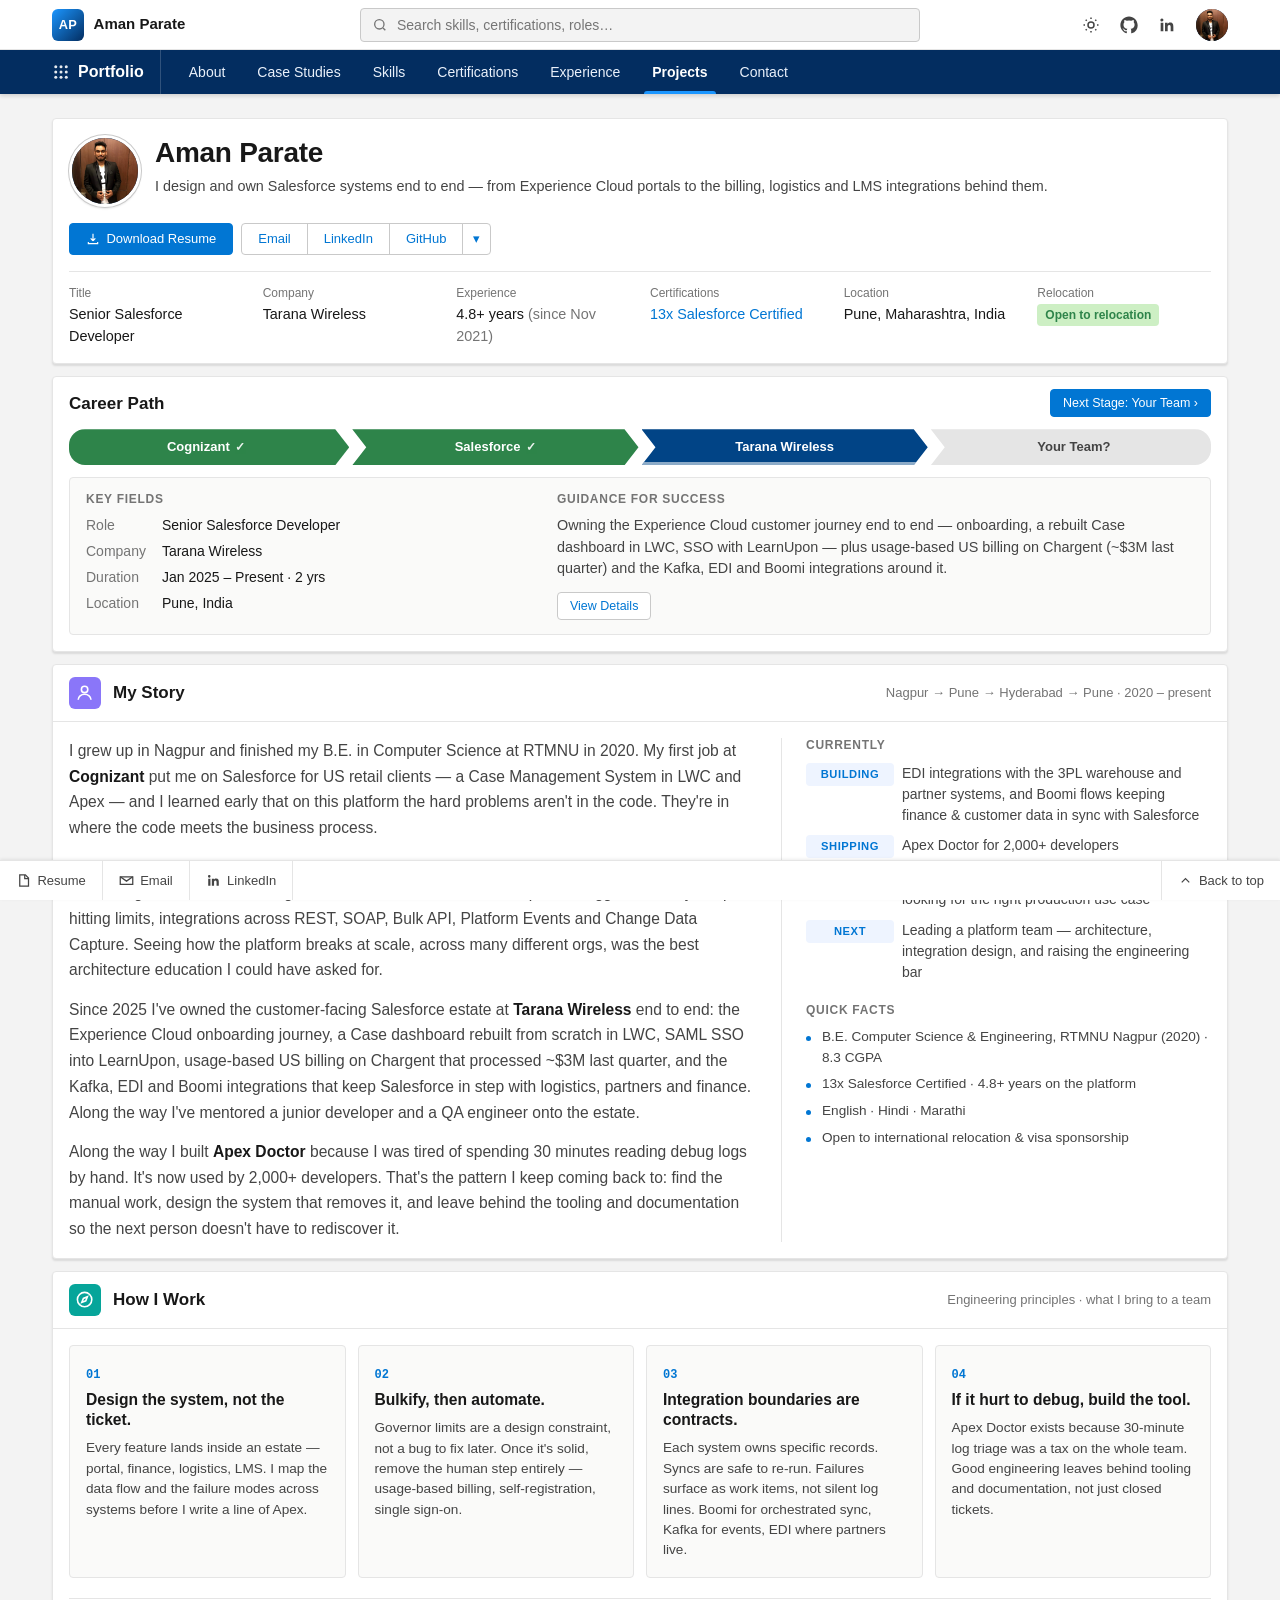
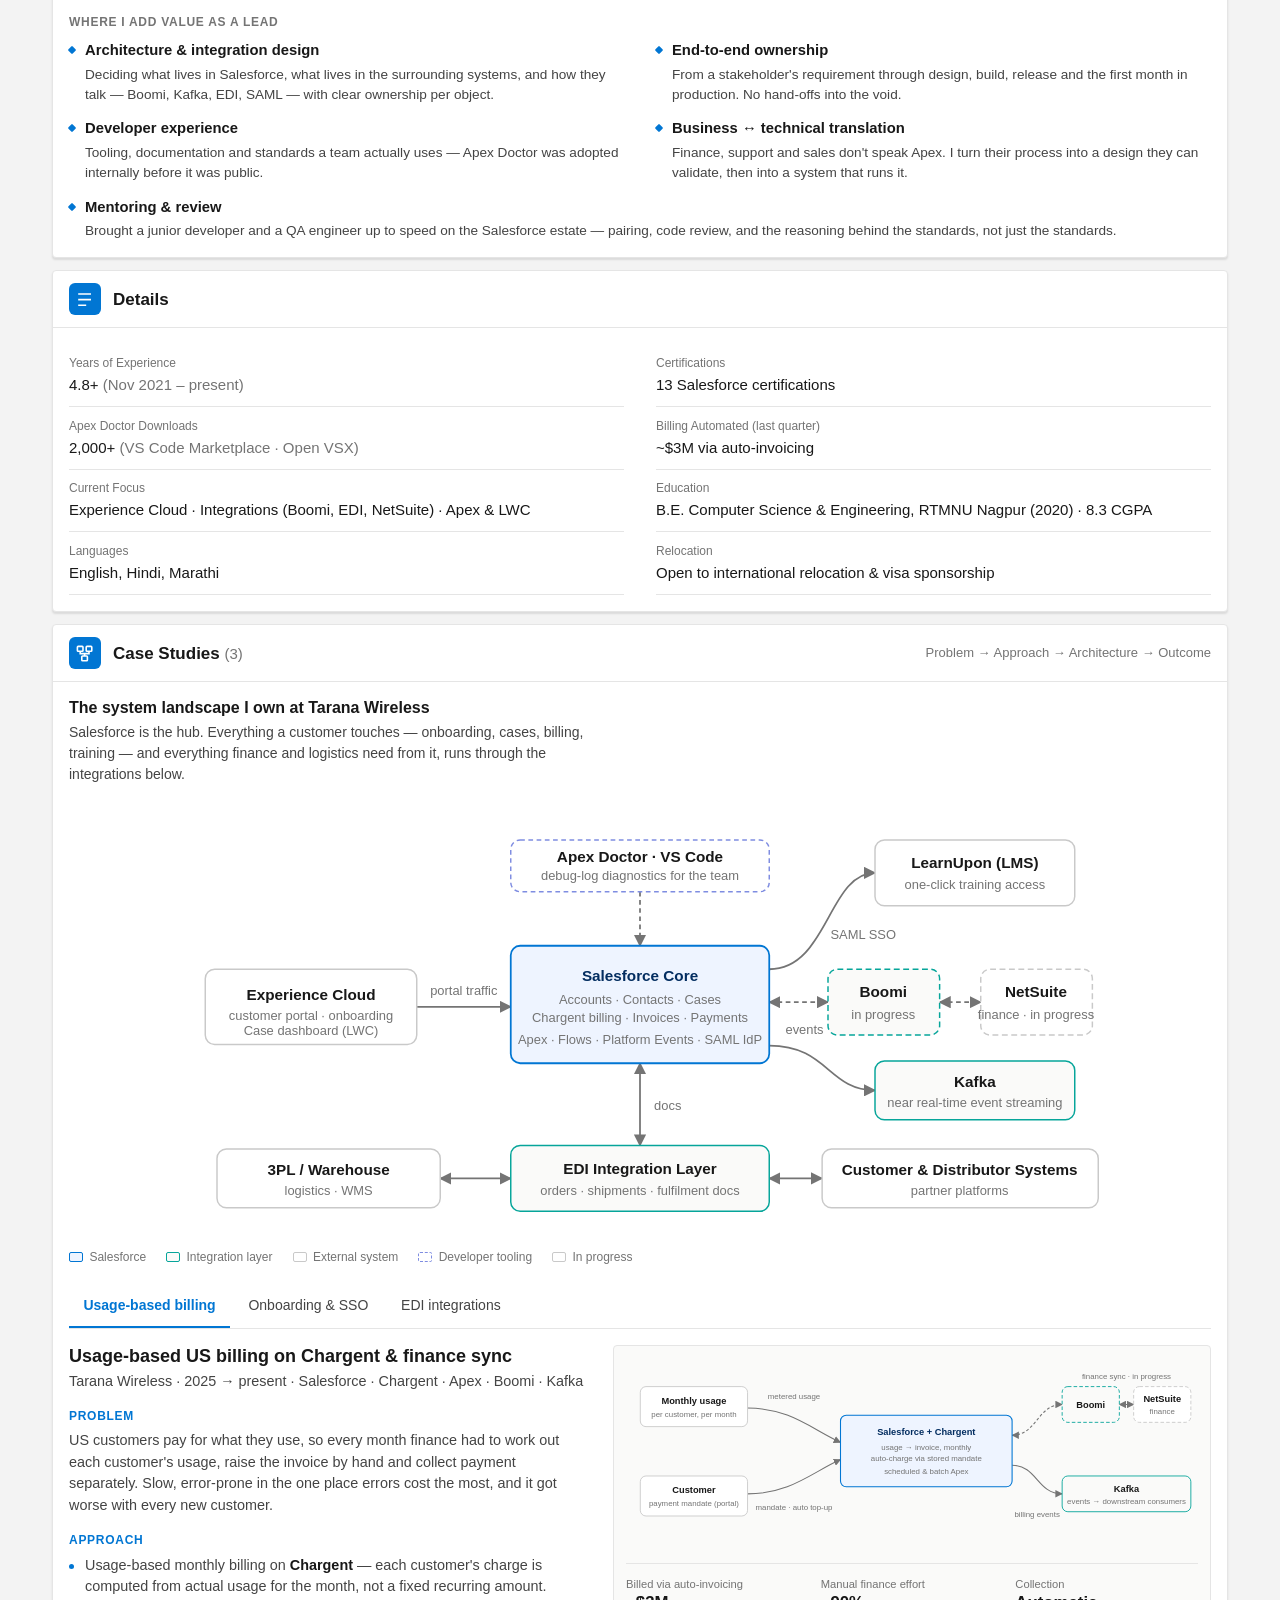
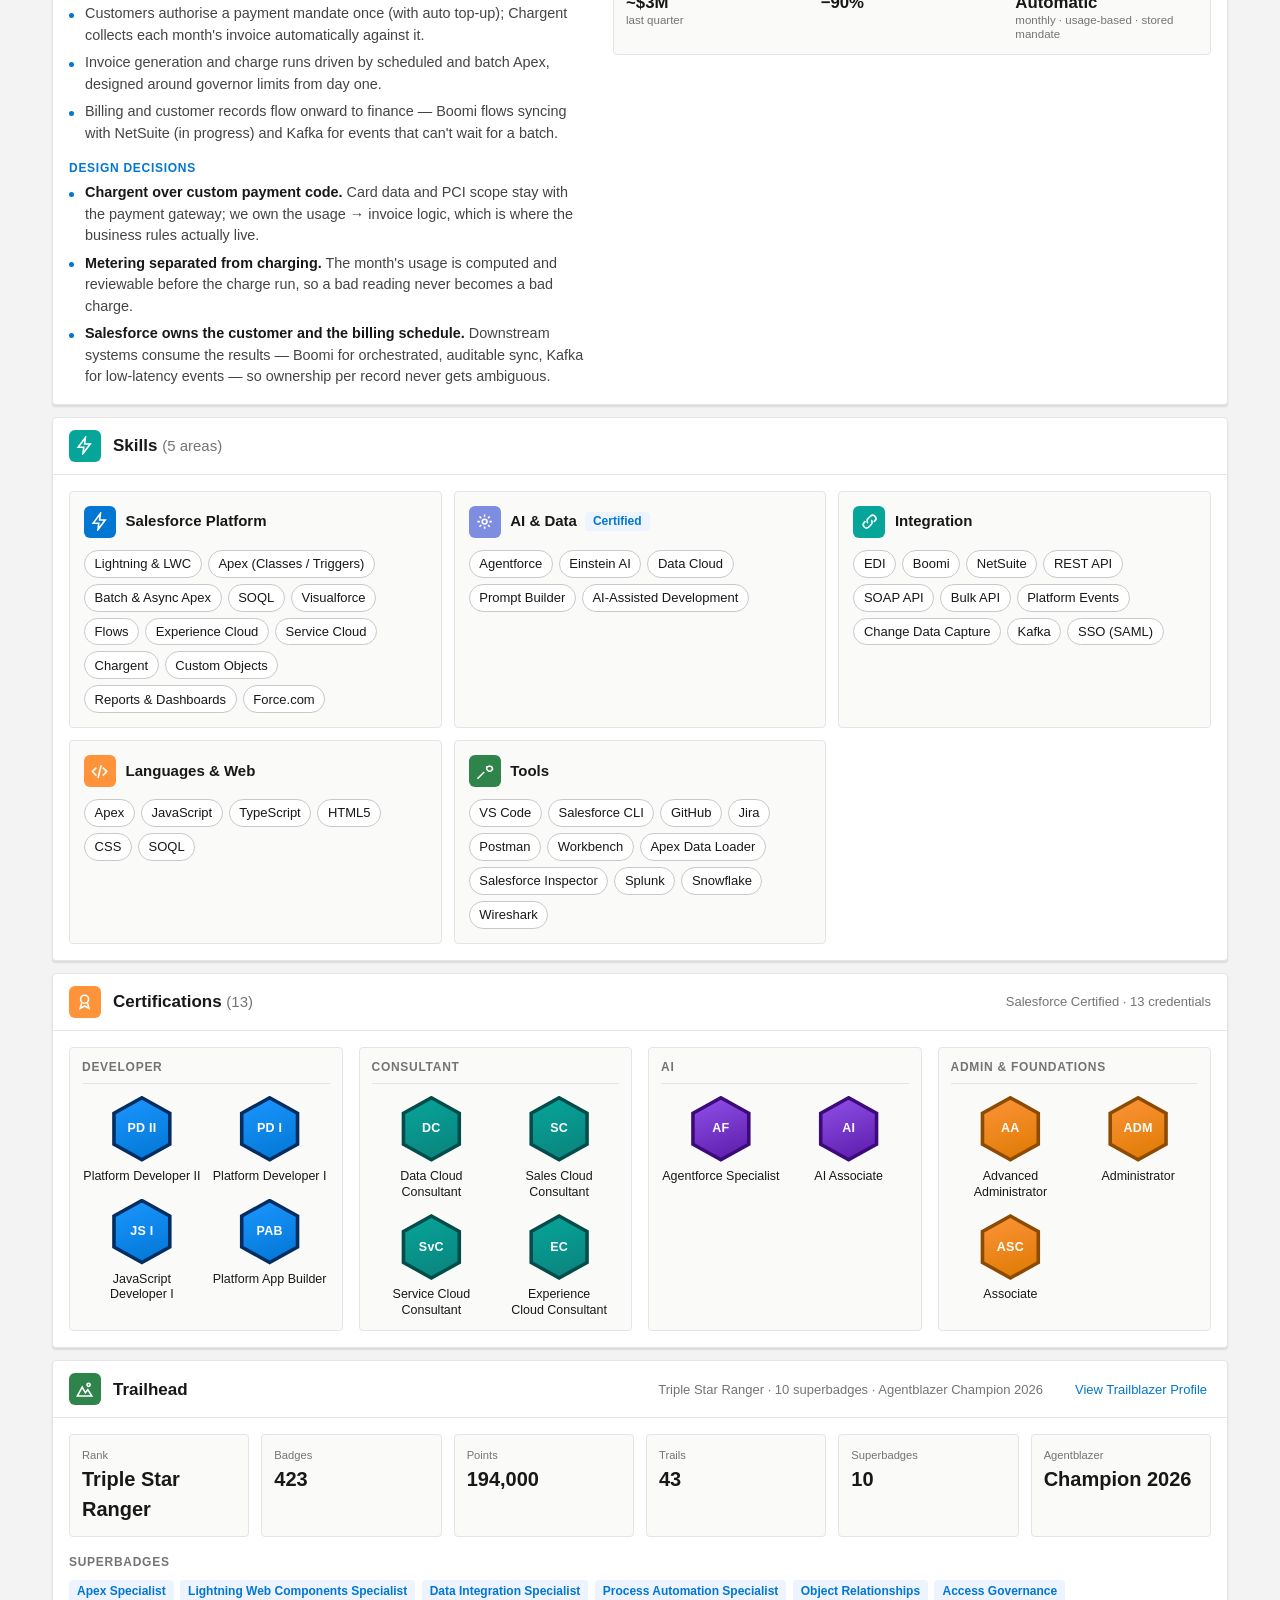
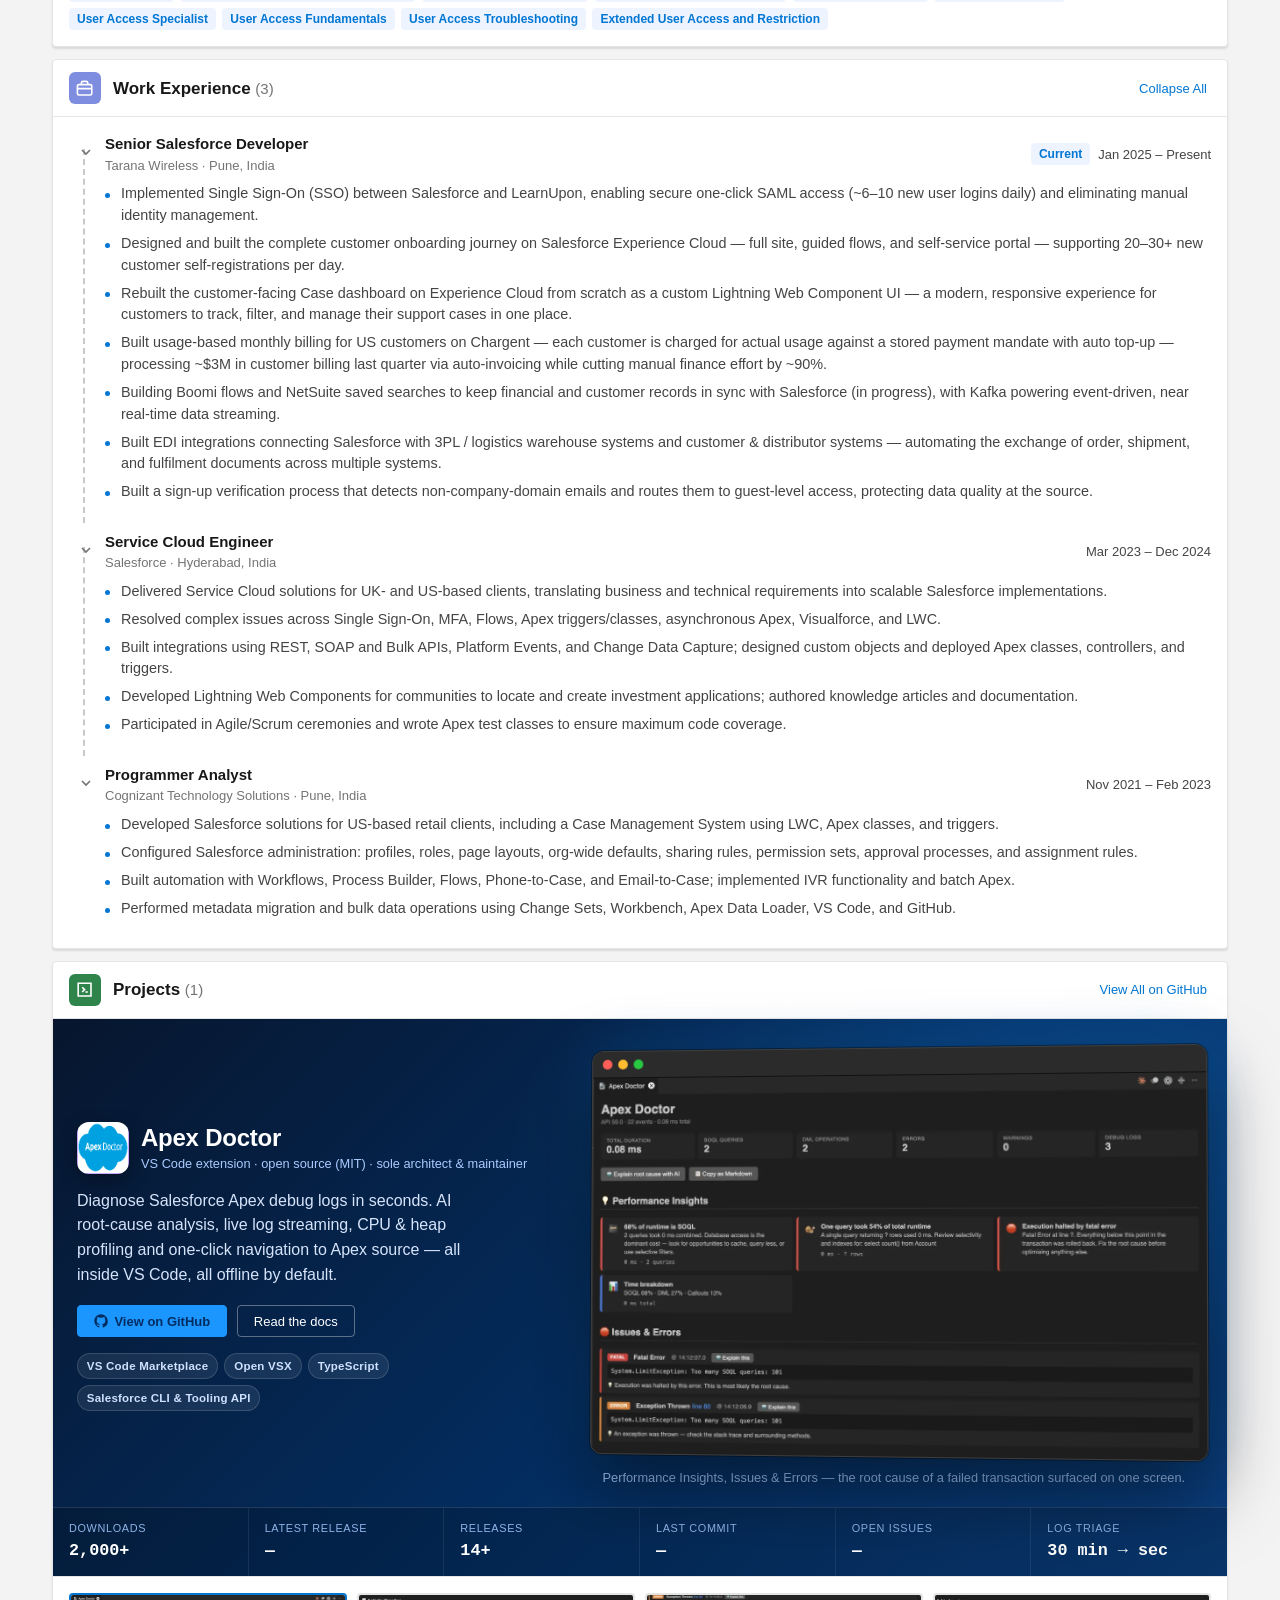
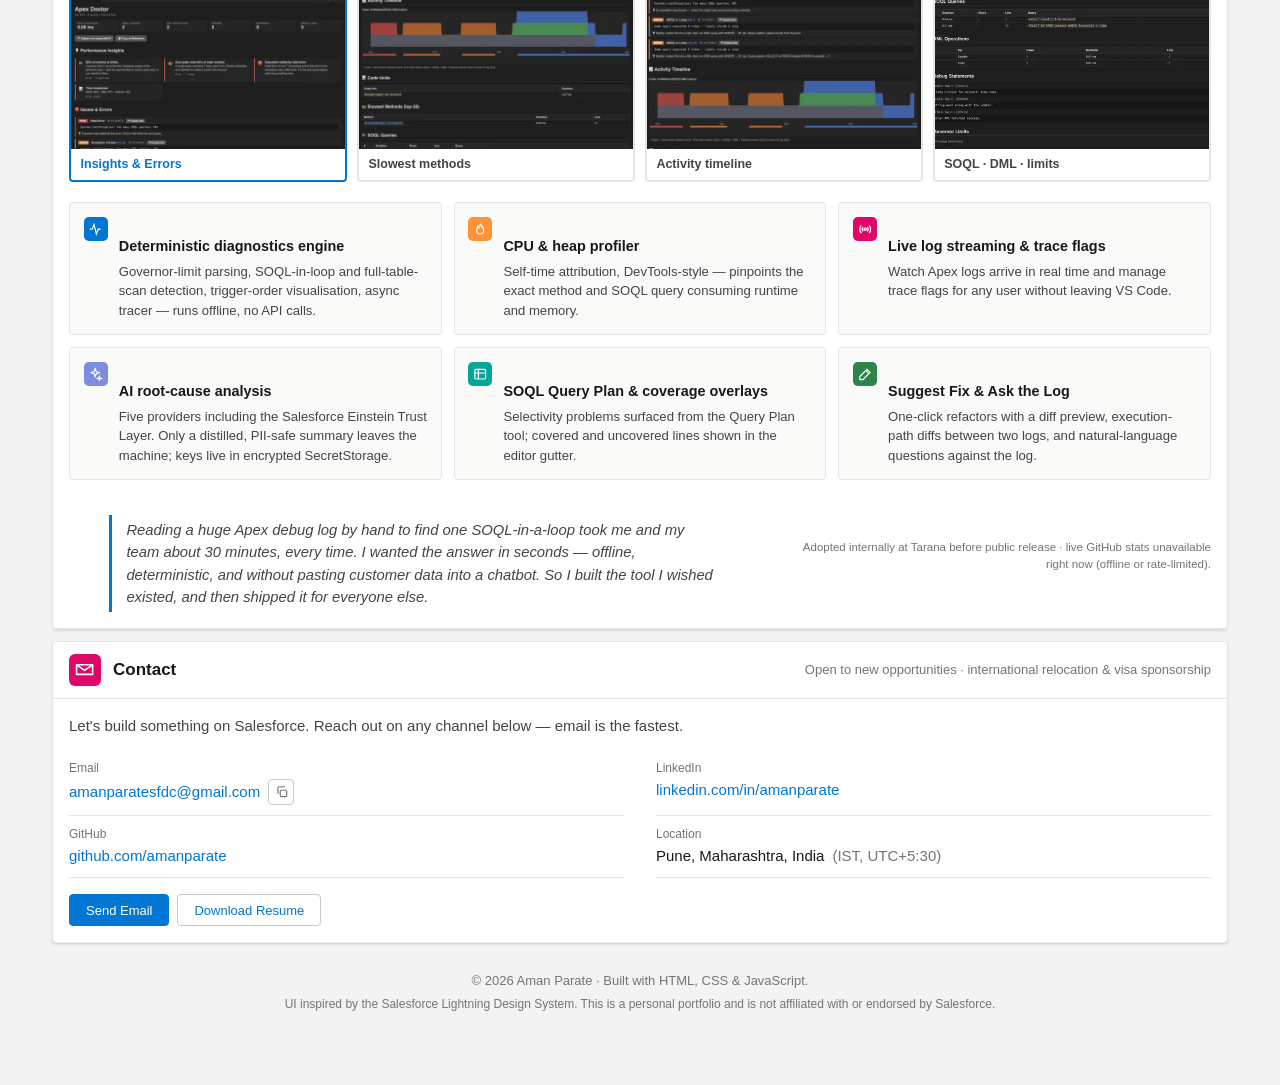
==== index.html @ aaf6fdd5 "Remove company icons, tone down ERP, fix sync arrows, resume update" ====
<!DOCTYPE html>
<html lang="en">
<head>
<meta charset="UTF-8" />
<meta name="viewport" content="width=device-width, initial-scale=1.0" />
<title>Aman Parate — Senior Salesforce Developer</title>
<meta name="description" content="Aman Parate — Senior Salesforce Developer with 4.8+ years across Apex, LWC, Experience Cloud, and platform integrations. 13x Salesforce Certified. Creator of Apex Doctor." />
<meta name="theme-color" content="#032D60" />

<!-- Open Graph -->
<meta property="og:title" content="Aman Parate — Senior Salesforce Developer" />
<meta property="og:description" content="4.8+ years building on the Salesforce platform: Apex, LWC, Experience Cloud, integrations & AI. 13x Salesforce Certified. Creator of Apex Doctor." />
<meta property="og:type" content="website" />
<meta property="og:url" content="https://amanparate.github.io/" />

<link rel="icon" type="image/svg+xml" href="assets/favicon.svg" />
<link rel="stylesheet" href="css/style.css" />
</head>
<body>

<a class="skip-link" href="#main">Skip to content</a>

<!-- ============ GLOBAL HEADER ============ -->
<header class="global-header" id="globalHeader">
  <div class="gh-inner">
    <a href="#top" class="gh-brand" aria-label="Home">
      <span class="gh-logo">AP</span>
      <span class="gh-brand-text">Aman Parate</span>
    </a>

    <div class="gh-search" id="globalSearch">
      <svg class="gh-search-icon" viewBox="0 0 24 24" fill="none" stroke="currentColor" stroke-width="2"><circle cx="11" cy="11" r="7"/><path d="m20 20-3.5-3.5"/></svg>
      <input type="search" id="searchInput" placeholder="Search skills, certifications, roles…" autocomplete="off" aria-label="Search this portfolio" aria-controls="searchResults" aria-expanded="false" />
      <ul class="gh-search-results" id="searchResults" role="listbox" hidden></ul>
    </div>

    <div class="gh-actions">
      <button class="gh-icon-btn theme-toggle" id="themeToggle" aria-label="Toggle dark mode" title="Toggle theme">
        <svg class="icon-sun" viewBox="0 0 24 24" fill="none" stroke="currentColor" stroke-width="2"><circle cx="12" cy="12" r="4"/><path d="M12 2v2M12 20v2M4.93 4.93l1.41 1.41M17.66 17.66l1.41 1.41M2 12h2M20 12h2M4.93 19.07l1.41-1.41M17.66 6.34l1.41-1.41"/></svg>
        <svg class="icon-moon" viewBox="0 0 24 24" fill="none" stroke="currentColor" stroke-width="2"><path d="M21 12.79A9 9 0 1 1 11.21 3 7 7 0 0 0 21 12.79z"/></svg>
      </button>
      <a class="gh-icon-btn" href="https://github.com/amanparate" target="_blank" rel="noopener" aria-label="GitHub" title="GitHub">
        <svg viewBox="0 0 24 24" fill="currentColor"><path d="M12 .5C5.73.5.5 5.73.5 12c0 5.09 3.29 9.4 7.86 10.93.57.1.79-.25.79-.55 0-.27-.01-1.16-.02-2.11-3.2.7-3.88-1.36-3.88-1.36-.52-1.34-1.28-1.7-1.28-1.7-1.05-.72.08-.7.08-.7 1.16.08 1.78 1.2 1.78 1.2 1.03 1.77 2.7 1.26 3.36.96.1-.75.4-1.26.73-1.55-2.55-.29-5.24-1.28-5.24-5.7 0-1.26.45-2.29 1.19-3.09-.12-.29-.52-1.47.11-3.06 0 0 .97-.31 3.18 1.18a11.1 11.1 0 0 1 5.8 0c2.2-1.49 3.17-1.18 3.17-1.18.64 1.6.24 2.77.12 3.06.74.8 1.19 1.83 1.19 3.09 0 4.43-2.7 5.4-5.27 5.69.42.36.78 1.08.78 2.18 0 1.57-.02 2.84-.02 3.23 0 .3.21.66.8.55A10.51 10.51 0 0 0 23.5 12C23.5 5.73 18.27.5 12 .5z"/></svg>
      </a>
      <a class="gh-icon-btn" href="https://linkedin.com/in/amanparate" target="_blank" rel="noopener" aria-label="LinkedIn" title="LinkedIn">
        <svg viewBox="0 0 24 24" fill="currentColor"><path d="M20.45 20.45h-3.56v-5.57c0-1.33-.02-3.04-1.85-3.04-1.85 0-2.14 1.45-2.14 2.94v5.67H9.34V9h3.42v1.56h.05c.48-.9 1.64-1.85 3.38-1.85 3.6 0 4.27 2.37 4.27 5.46v6.28zM5.34 7.43a2.07 2.07 0 1 1 0-4.13 2.07 2.07 0 0 1 0 4.13zM7.12 20.45H3.56V9h3.56v11.45z"/></svg>
      </a>
      <span class="gh-avatar avatar" title="Aman Parate"><img src="assets/aman.jpg" alt="" onerror="this.remove()" /><span class="avatar-initials">AP</span></span>
    </div>
  </div>
</header>

<!-- ============ APP NAVIGATION BAR ============ -->
<nav class="app-nav" id="appNav" aria-label="Primary">
  <div class="app-nav-inner">
    <a href="#top" class="app-name">
      <svg class="app-waffle" viewBox="0 0 24 24" fill="currentColor" aria-hidden="true"><circle cx="5" cy="5" r="2"/><circle cx="12" cy="5" r="2"/><circle cx="19" cy="5" r="2"/><circle cx="5" cy="12" r="2"/><circle cx="12" cy="12" r="2"/><circle cx="19" cy="12" r="2"/><circle cx="5" cy="19" r="2"/><circle cx="12" cy="19" r="2"/><circle cx="19" cy="19" r="2"/></svg>
      <span>Portfolio</span>
    </a>

    <button class="app-nav-toggle" id="navToggle" aria-label="Toggle navigation" aria-expanded="false">
      <span></span><span></span><span></span>
    </button>

    <ul class="app-tabs" id="navLinks">
      <li><a href="#about" class="app-tab nav-link">About</a></li>
      <li><a href="#case-studies" class="app-tab nav-link">Case Studies</a></li>
      <li><a href="#skills" class="app-tab nav-link">Skills</a></li>
      <li><a href="#certifications" class="app-tab nav-link">Certifications</a></li>
      <li><a href="#experience" class="app-tab nav-link">Experience</a></li>
      <li><a href="#projects" class="app-tab nav-link">Projects</a></li>
      <li><a href="#contact" class="app-tab nav-link">Contact</a></li>
    </ul>
  </div>
</nav>

<main id="main" class="page" tabindex="-1">
  <span id="top"></span>

  <!-- ============ RECORD HIGHLIGHTS PANEL (HERO) ============ -->
  <section class="card highlights" aria-labelledby="recordName">
    <div class="highlights-top">
      <div class="record-identity">
        <span class="record-photo avatar" aria-hidden="true"><img src="assets/aman.jpg" alt="" onerror="this.remove()" /><span class="avatar-initials">AP</span></span>
        <div>
          <h1 class="record-name" id="recordName">Aman Parate</h1>
          <p class="record-tagline">I design and own Salesforce systems end to end — from Experience Cloud portals to the billing, logistics and LMS integrations behind them.</p>
        </div>
      </div>

      <div class="record-actions">
        <a href="assets/Aman_Parate_Resume.pdf" class="btn btn-brand" download data-toast="Resume downloaded. Thanks for taking a look!">
          <svg viewBox="0 0 24 24" fill="none" stroke="currentColor" stroke-width="2"><path d="M12 3v12m0 0-4-4m4 4 4-4M4 17v3h16v-3"/></svg>
          Download Resume
        </a>
        <div class="btn-group">
          <a href="mailto:amanparatesfdc@gmail.com" class="btn btn-neutral">Email</a>
          <a href="https://linkedin.com/in/amanparate" target="_blank" rel="noopener" class="btn btn-neutral">LinkedIn</a>
          <a href="https://github.com/amanparate" target="_blank" rel="noopener" class="btn btn-neutral">GitHub</a>
          <a href="#contact" class="btn btn-neutral btn-more" aria-label="More actions">▾</a>
        </div>
      </div>
    </div>

    <dl class="highlights-fields">
      <div class="field"><dt>Title</dt><dd>Senior Salesforce Developer</dd></div>
      <div class="field"><dt>Company</dt><dd>Tarana Wireless</dd></div>
      <div class="field"><dt>Experience</dt><dd>4.8+ years <span class="text-muted">(since Nov 2021)</span></dd></div>
      <div class="field"><dt>Certifications</dt><dd><a href="#certifications">13x Salesforce Certified</a></dd></div>
      <div class="field"><dt>Location</dt><dd>Pune, Maharashtra, India</dd></div>
      <div class="field"><dt>Relocation</dt><dd><span class="badge badge-success">Open to relocation</span></dd></div>
    </dl>
  </section>

  <!-- ============ PATH: CAREER STAGES ============ -->
  <section class="card path-card" aria-labelledby="pathTitle">
    <div class="path-header">
      <h2 id="pathTitle" class="card-title">Career Path</h2>
      <a href="#contact" class="btn btn-brand btn-sm path-cta">Next Stage: Your Team ›</a>
    </div>

    <ol class="path" id="careerPath" role="tablist">
      <li class="path-stage is-complete" role="tab" tabindex="0" data-stage="0" aria-selected="false">
        <span class="path-stage-text">Cognizant</span>
        <span class="path-stage-check" aria-hidden="true">✓</span>
      </li>
      <li class="path-stage is-complete" role="tab" tabindex="0" data-stage="1" aria-selected="false">
        <span class="path-stage-text">Salesforce</span>
        <span class="path-stage-check" aria-hidden="true">✓</span>
      </li>
      <li class="path-stage is-current is-active" role="tab" tabindex="0" data-stage="2" aria-selected="true">
        <span class="path-stage-text">Tarana Wireless</span>
      </li>
      <li class="path-stage is-incomplete" role="tab" tabindex="0" data-stage="3" aria-selected="false">
        <span class="path-stage-text">Your Team?</span>
      </li>
    </ol>

    <div class="path-details" id="pathDetails" role="tabpanel">
      <div class="path-keyfields">
        <h3 class="path-subtitle">Key Fields</h3>
        <dl id="pathFields"></dl>
      </div>
      <div class="path-guidance">
        <h3 class="path-subtitle">Guidance for Success</h3>
        <p id="pathGuidance"></p>
        <a id="pathLink" class="btn btn-neutral btn-sm" href="#experience">View Details</a>
      </div>
    </div>
  </section>

  <!-- ============ MY STORY ============ -->
  <section class="card" id="about" aria-labelledby="storyTitle">
    <header class="card-header">
      <span class="obj-icon obj-icon-sm obj-icon-contact" aria-hidden="true">
        <svg viewBox="0 0 24 24" fill="none" stroke="currentColor" stroke-width="2"><circle cx="12" cy="8" r="4"/><path d="M4 21c0-4 3.6-7 8-7s8 3 8 7"/></svg>
      </span>
      <h2 id="storyTitle" class="card-title">My Story</h2>
      <span class="card-header-meta">Nagpur → Pune → Hyderabad → Pune · 2020 – present</span>
    </header>
    <div class="card-body story">
      <div class="story-text">
        <p>
          I grew up in Nagpur and finished my B.E. in Computer Science at RTMNU in 2020. My first job at <strong>Cognizant</strong> put me on
          Salesforce for US retail clients — a Case Management System in LWC and Apex — and I learned early that on this
          platform the hard problems aren't in the code. They're in where the code meets the business process.
        </p>
        <p>
          In 2023 I joined <strong>Salesforce</strong> itself as a Service Cloud Engineer, working with UK and US customers on
          the unglamorous end of things: SSO and MFA that wouldn't cooperate, triggers and async Apex hitting limits,
          integrations across REST, SOAP, Bulk API, Platform Events and Change Data Capture. Seeing how the platform breaks
          at scale, across many different orgs, was the best architecture education I could have asked for.
        </p>
        <p>
          Since 2025 I've owned the customer-facing Salesforce estate at <strong>Tarana Wireless</strong> end to end: the
          Experience Cloud onboarding journey, a Case dashboard rebuilt from scratch in LWC, SAML SSO into LearnUpon,
          usage-based US billing on Chargent that processed ~$3M last quarter, and the Kafka, EDI and Boomi integrations
          that keep Salesforce in step with logistics, partners and finance. Along the way I've mentored a junior developer
          and a QA engineer onto the estate.
        </p>
        <p>
          Along the way I built <strong>Apex Doctor</strong> because I was tired of spending 30 minutes reading debug logs by
          hand. It's now used by 2,000+ developers. That's the pattern I keep coming back to: find the manual work, design the
          system that removes it, and leave behind the tooling and documentation so the next person doesn't have to
          rediscover it.
        </p>
      </div>
      <aside class="story-side">
        <h3 class="side-title">Currently</h3>
        <ul class="now-list">
          <li><span class="now-label">Building</span><span>EDI integrations with the 3PL warehouse and partner systems, and Boomi flows keeping finance &amp; customer data in sync with Salesforce</span></li>
          <li><span class="now-label">Shipping</span><span>Apex Doctor <span id="nowRelease" class="text-muted"></span> for 2,000+ developers</span></li>
          <li><span class="now-label">Exploring</span><span>Agentforce &amp; Data Cloud — certified in both, looking for the right production use case</span></li>
          <li><span class="now-label">Next</span><span>Leading a platform team — architecture, integration design, and raising the engineering bar</span></li>
        </ul>
        <h3 class="side-title">Quick facts</h3>
        <ul class="facts">
          <li>B.E. Computer Science &amp; Engineering, RTMNU Nagpur (2020) · 8.3 CGPA</li>
          <li>13x Salesforce Certified · 4.8+ years on the platform</li>
          <li>English · Hindi · Marathi</li>
          <li>Open to international relocation &amp; visa sponsorship</li>
        </ul>
      </aside>
    </div>
  </section>

  <!-- ============ HOW I WORK ============ -->
  <section class="card" id="how-i-work" aria-labelledby="howTitle">
    <header class="card-header">
      <span class="obj-icon obj-icon-sm obj-icon-teal" aria-hidden="true">
        <svg viewBox="0 0 24 24" fill="none" stroke="currentColor" stroke-width="2"><circle cx="12" cy="12" r="9"/><path d="m15.5 8.5-2 5-5 2 2-5z"/></svg>
      </span>
      <h2 id="howTitle" class="card-title">How I Work</h2>
      <span class="card-header-meta">Engineering principles · what I bring to a team</span>
    </header>
    <div class="card-body">
      <div class="principles">
        <article class="principle">
          <span class="principle-num">01</span>
          <h3>Design the system, not the ticket.</h3>
          <p>Every feature lands inside an estate — portal, finance, logistics, LMS. I map the data flow and the failure modes across systems before I write a line of Apex.</p>
        </article>
        <article class="principle">
          <span class="principle-num">02</span>
          <h3>Bulkify, then automate.</h3>
          <p>Governor limits are a design constraint, not a bug to fix later. Once it's solid, remove the human step entirely — usage-based billing, self-registration, single sign-on.</p>
        </article>
        <article class="principle">
          <span class="principle-num">03</span>
          <h3>Integration boundaries are contracts.</h3>
          <p>Each system owns specific records. Syncs are safe to re-run. Failures surface as work items, not silent log lines. Boomi for orchestrated sync, Kafka for events, EDI where partners live.</p>
        </article>
        <article class="principle">
          <span class="principle-num">04</span>
          <h3>If it hurt to debug, build the tool.</h3>
          <p>Apex Doctor exists because 30-minute log triage was a tax on the whole team. Good engineering leaves behind tooling and documentation, not just closed tickets.</p>
        </article>
      </div>
      <div class="lead-value">
        <h3 class="side-title">Where I add value as a lead</h3>
        <ul class="value-grid">
          <li><strong>Architecture &amp; integration design</strong><span>Deciding what lives in Salesforce, what lives in the surrounding systems, and how they talk — Boomi, Kafka, EDI, SAML — with clear ownership per object.</span></li>
          <li><strong>End-to-end ownership</strong><span>From a stakeholder's requirement through design, build, release and the first month in production. No hand-offs into the void.</span></li>
          <li><strong>Developer experience</strong><span>Tooling, documentation and standards a team actually uses — Apex Doctor was adopted internally before it was public.</span></li>
          <li><strong>Business ↔ technical translation</strong><span>Finance, support and sales don't speak Apex. I turn their process into a design they can validate, then into a system that runs it.</span></li>
          <li><strong>Mentoring &amp; review</strong><span>Brought a junior developer and a QA engineer up to speed on the Salesforce estate — pairing, code review, and the reasoning behind the standards, not just the standards.</span></li>
        </ul>
      </div>
    </div>
  </section>

  <!-- ============ DETAILS ============ -->
  <section class="card" id="details" aria-labelledby="aboutTitle">
    <header class="card-header">
      <span class="obj-icon obj-icon-sm obj-icon-blue" aria-hidden="true">
        <svg viewBox="0 0 24 24" fill="none" stroke="currentColor" stroke-width="2"><path d="M4 5h16M4 12h16M4 19h10"/></svg>
      </span>
      <h2 id="aboutTitle" class="card-title">Details</h2>
    </header>

    <div class="card-body">
      <dl class="detail-grid">
        <div class="field"><dt class="field-label">Years of Experience</dt><dd class="field-value">4.8+ <span class="text-muted">(Nov 2021 – present)</span></dd></div>
        <div class="field"><dt class="field-label">Certifications</dt><dd class="field-value">13 Salesforce certifications</dd></div>
        <div class="field"><dt class="field-label">Apex Doctor Downloads</dt><dd class="field-value">2,000+ <span class="text-muted">(VS Code Marketplace · Open VSX)</span></dd></div>
        <div class="field"><dt class="field-label">Billing Automated (last quarter)</dt><dd class="field-value">~$3M via auto-invoicing</dd></div>
        <div class="field"><dt class="field-label">Current Focus</dt><dd class="field-value">Experience Cloud · Integrations (Boomi, EDI, NetSuite) · Apex &amp; LWC</dd></div>
        <div class="field"><dt class="field-label">Education</dt><dd class="field-value">B.E. Computer Science &amp; Engineering, RTMNU Nagpur (2020) · 8.3 CGPA</dd></div>
        <div class="field"><dt class="field-label">Languages</dt><dd class="field-value">English, Hindi, Marathi</dd></div>
        <div class="field"><dt class="field-label">Relocation</dt><dd class="field-value">Open to international relocation &amp; visa sponsorship</dd></div>
      </dl>
    </div>
  </section>

  <!-- ============ CASE STUDIES ============ -->
  <section class="card" id="case-studies" aria-labelledby="csTitle">
    <header class="card-header">
      <span class="obj-icon obj-icon-sm obj-icon-blue" aria-hidden="true">
        <svg viewBox="0 0 24 24" fill="none" stroke="currentColor" stroke-width="2"><rect x="3" y="3" width="7" height="6" rx="1"/><rect x="14" y="3" width="7" height="6" rx="1"/><rect x="8.5" y="15" width="7" height="6" rx="1"/><path d="M6.5 9v3h11V9M12 12v3"/></svg>
      </span>
      <h2 id="csTitle" class="card-title">Case Studies <span class="card-count">(3)</span></h2>
      <span class="card-header-meta">Problem → Approach → Architecture → Outcome</span>
    </header>

    <div class="card-body">
      <!-- System landscape -->
      <div class="landscape">
        <div class="landscape-head">
          <h3>The system landscape I own at Tarana Wireless</h3>
          <p>Salesforce is the hub. Everything a customer touches — onboarding, cases, billing, training — and everything finance and logistics need from it, runs through the integrations below.</p>
        </div>
        <svg class="diagram" viewBox="0 0 800 380" role="img" aria-label="System landscape: Experience Cloud portal, Salesforce core, LearnUpon via SAML SSO, Boomi syncing with NetSuite (in progress), Kafka event streaming, and an EDI layer connecting a 3PL warehouse and customer or distributor systems. Apex Doctor supports the team as developer tooling.">
          <defs><marker id="ar0" viewBox="0 0 10 10" refX="9" refY="5" markerWidth="7" markerHeight="7" orient="auto-start-reverse"><path d="M0 0L10 5 0 10z" fill="currentColor"/></marker></defs>
          <!-- edges -->
          <path class="dg-edge dg-edge-dashed" d="M400 84 L400 130" marker-end="url(#ar0)"/>
          <path class="dg-edge" d="M210 182 L290 182" marker-end="url(#ar0)"/>
          <path class="dg-edge" d="M510 150 C560 150 560 68 600 68" marker-end="url(#ar0)"/>
          <path class="dg-edge dg-edge-dashed" d="M510 178 L560 178" marker-end="url(#ar0)" marker-start="url(#ar0)"/>
          <path class="dg-edge dg-edge-dashed" d="M655 178 L690 178" marker-end="url(#ar0)" marker-start="url(#ar0)"/>
          <path class="dg-edge" d="M510 215 C560 215 560 253 600 253" marker-end="url(#ar0)"/>
          <path class="dg-edge" d="M400 230 L400 300" marker-end="url(#ar0)" marker-start="url(#ar0)"/>
          <path class="dg-edge" d="M290 328 L230 328" marker-end="url(#ar0)" marker-start="url(#ar0)"/>
          <path class="dg-edge" d="M510 328 L555 328" marker-end="url(#ar0)" marker-start="url(#ar0)"/>
          <!-- edge labels -->
          <text class="dg-label" x="250" y="172" text-anchor="middle">portal traffic</text>
          <text class="dg-label" x="590" y="124" text-anchor="middle">SAML SSO</text>
          <text class="dg-label" x="540" y="205" text-anchor="middle">events</text>
          <text class="dg-label" x="412" y="270" text-anchor="start">docs</text>
          <!-- nodes -->
          <g class="dg-node dg-tool" transform="translate(290 40)"><rect width="220" height="44" rx="8"/><text x="110" y="19" text-anchor="middle">Apex Doctor · VS Code</text><text class="dg-sub" x="110" y="34" text-anchor="middle">debug-log diagnostics for the team</text></g>
          <g class="dg-node dg-ext" transform="translate(30 150)"><rect width="180" height="64" rx="8"/><text x="90" y="26" text-anchor="middle">Experience Cloud</text><text class="dg-sub" x="90" y="43" text-anchor="middle">customer portal · onboarding</text><text class="dg-sub" x="90" y="56" text-anchor="middle">Case dashboard (LWC)</text></g>
          <g class="dg-node dg-sf" transform="translate(290 130)"><rect width="220" height="100" rx="8"/><text x="110" y="30" text-anchor="middle">Salesforce Core</text><text class="dg-sub" x="110" y="50" text-anchor="middle">Accounts · Contacts · Cases</text><text class="dg-sub" x="110" y="65" text-anchor="middle">Chargent billing · Invoices · Payments</text><text class="dg-sub" x="110" y="84" text-anchor="middle">Apex · Flows · Platform Events · SAML IdP</text></g>
          <g class="dg-node dg-ext" transform="translate(600 40)"><rect width="170" height="56" rx="8"/><text x="85" y="24" text-anchor="middle">LearnUpon (LMS)</text><text class="dg-sub" x="85" y="42" text-anchor="middle">one-click training access</text></g>
          <g class="dg-node dg-mid dg-wip" transform="translate(560 150)"><rect width="95" height="56" rx="8"/><text x="47" y="24" text-anchor="middle">Boomi</text><text class="dg-sub" x="47" y="42" text-anchor="middle">in progress</text></g>
          <g class="dg-node dg-ext dg-wip" transform="translate(690 150)"><rect width="95" height="56" rx="8"/><text x="47" y="24" text-anchor="middle">NetSuite</text><text class="dg-sub" x="47" y="42" text-anchor="middle">finance · in progress</text></g>
          <g class="dg-node dg-mid" transform="translate(600 228)"><rect width="170" height="50" rx="8"/><text x="85" y="22" text-anchor="middle">Kafka</text><text class="dg-sub" x="85" y="39" text-anchor="middle">near real-time event streaming</text></g>
          <g class="dg-node dg-mid" transform="translate(290 300)"><rect width="220" height="56" rx="8"/><text x="110" y="24" text-anchor="middle">EDI Integration Layer</text><text class="dg-sub" x="110" y="42" text-anchor="middle">orders · shipments · fulfilment docs</text></g>
          <g class="dg-node dg-ext" transform="translate(40 303)"><rect width="190" height="50" rx="8"/><text x="95" y="22" text-anchor="middle">3PL / Warehouse</text><text class="dg-sub" x="95" y="39" text-anchor="middle">logistics · WMS</text></g>
          <g class="dg-node dg-ext" transform="translate(555 303)"><rect width="235" height="50" rx="8"/><text x="117" y="22" text-anchor="middle">Customer &amp; Distributor Systems</text><text class="dg-sub" x="117" y="39" text-anchor="middle">partner platforms</text></g>
        </svg>
        <ul class="dg-legend">
          <li><span class="dg-swatch dg-swatch-sf"></span>Salesforce</li>
          <li><span class="dg-swatch dg-swatch-mid"></span>Integration layer</li>
          <li><span class="dg-swatch dg-swatch-ext"></span>External system</li>
          <li><span class="dg-swatch dg-swatch-tool"></span>Developer tooling</li>
          <li><span class="dg-swatch dg-swatch-wip"></span>In progress</li>
        </ul>
      </div>

      <!-- Tabs -->
      <div class="tabs" role="tablist" aria-label="Case studies">
        <button class="tab is-active" role="tab" id="tab-billing" aria-selected="true" aria-controls="cs-billing">Usage-based billing</button>
        <button class="tab" role="tab" id="tab-onboarding" aria-selected="false" aria-controls="cs-onboarding" tabindex="-1">Onboarding &amp; SSO</button>
        <button class="tab" role="tab" id="tab-edi" aria-selected="false" aria-controls="cs-edi" tabindex="-1">EDI integrations</button>
      </div>

      <!-- Case 1: Billing -->
      <div class="tab-panel is-active" id="cs-billing" role="tabpanel" aria-labelledby="tab-billing">
        <div class="cs">
          <div class="cs-text">
            <h3 class="cs-title">Usage-based US billing on Chargent &amp; finance sync</h3>
            <p class="cs-meta">Tarana Wireless · 2025 → present · Salesforce · Chargent · Apex · Boomi · Kafka</p>
            <h4>Problem</h4>
            <p>US customers pay for what they use, so every month finance had to work out each customer's usage, raise the invoice by hand and collect payment separately. Slow, error-prone in the one place errors cost the most, and it got worse with every new customer.</p>
            <h4>Approach</h4>
            <ul>
              <li>Usage-based monthly billing on <strong>Chargent</strong> — each customer's charge is computed from actual usage for the month, not a fixed recurring amount.</li>
              <li>Customers authorise a payment mandate once (with auto top-up); Chargent collects each month's invoice automatically against it.</li>
              <li>Invoice generation and charge runs driven by scheduled and batch Apex, designed around governor limits from day one.</li>
              <li>Billing and customer records flow onward to finance — Boomi flows syncing with NetSuite (in progress) and Kafka for events that can't wait for a batch.</li>
            </ul>
            <h4>Design decisions</h4>
            <ul>
              <li><strong>Chargent over custom payment code.</strong> Card data and PCI scope stay with the payment gateway; we own the usage → invoice logic, which is where the business rules actually live.</li>
              <li><strong>Metering separated from charging.</strong> The month's usage is computed and reviewable before the charge run, so a bad reading never becomes a bad charge.</li>
              <li><strong>Salesforce owns the customer and the billing schedule.</strong> Downstream systems consume the results — Boomi for orchestrated, auditable sync, Kafka for low-latency events — so ownership per record never gets ambiguous.</li>
            </ul>
          </div>
          <div class="cs-visual">
            <svg class="diagram" viewBox="0 0 800 270" role="img" aria-label="Billing flow: monthly usage and the customer's stored payment mandate feed the Salesforce + Chargent billing engine, which computes usage-based invoices and charges automatically; Boomi syncs with NetSuite both ways (in progress); Kafka streams billing events.">
              <defs><marker id="ar1" viewBox="0 0 10 10" refX="9" refY="5" markerWidth="7" markerHeight="7" orient="auto-start-reverse"><path d="M0 0L10 5 0 10z" fill="currentColor"/></marker></defs>
              <path class="dg-edge" d="M170 70 C 230 70 260 100 300 118" marker-end="url(#ar1)"/>
              <path class="dg-edge" d="M170 190 C 230 190 260 160 300 142" marker-end="url(#ar1)"/>
              <path class="dg-edge dg-edge-dashed" d="M540 108 C575 108 575 65 610 65" marker-end="url(#ar1)" marker-start="url(#ar1)"/>
              <path class="dg-edge dg-edge-dashed" d="M690 65 L710 65" marker-end="url(#ar1)" marker-start="url(#ar1)"/>
              <path class="dg-edge" d="M540 150 C575 150 575 190 610 190" marker-end="url(#ar1)"/>
              <text class="dg-label" x="235" y="58" text-anchor="middle">metered usage</text>
              <text class="dg-label" x="235" y="212" text-anchor="middle">mandate · auto top-up</text>
              <text class="dg-label" x="700" y="30" text-anchor="middle">finance sync · in progress</text>
              <text class="dg-label" x="575" y="222" text-anchor="middle">billing events</text>
              <g class="dg-node dg-ext" transform="translate(20 40)"><rect width="150" height="56" rx="8"/><text x="75" y="24" text-anchor="middle">Monthly usage</text><text class="dg-sub" x="75" y="42" text-anchor="middle">per customer, per month</text></g>
              <g class="dg-node dg-ext" transform="translate(20 165)"><rect width="150" height="56" rx="8"/><text x="75" y="24" text-anchor="middle">Customer</text><text class="dg-sub" x="75" y="42" text-anchor="middle">payment mandate (portal)</text></g>
              <g class="dg-node dg-sf" transform="translate(300 80)"><rect width="240" height="100" rx="8"/><text x="120" y="28" text-anchor="middle">Salesforce + Chargent</text><text class="dg-sub" x="120" y="48" text-anchor="middle">usage → invoice, monthly</text><text class="dg-sub" x="120" y="64" text-anchor="middle">auto-charge via stored mandate</text><text class="dg-sub" x="120" y="82" text-anchor="middle">scheduled &amp; batch Apex</text></g>
              <g class="dg-node dg-mid dg-wip" transform="translate(610 40)"><rect width="80" height="50" rx="8"/><text x="40" y="30" text-anchor="middle">Boomi</text></g>
              <g class="dg-node dg-ext dg-wip" transform="translate(710 40)"><rect width="80" height="50" rx="8"/><text x="40" y="22" text-anchor="middle">NetSuite</text><text class="dg-sub" x="40" y="39" text-anchor="middle">finance</text></g>
              <g class="dg-node dg-mid" transform="translate(610 165)"><rect width="180" height="50" rx="8"/><text x="90" y="22" text-anchor="middle">Kafka</text><text class="dg-sub" x="90" y="39" text-anchor="middle">events → downstream consumers</text></g>
            </svg>
            <dl class="outcomes">
              <div><dt>Billed via auto-invoicing</dt><dd>~$3M <span>last quarter</span></dd></div>
              <div><dt>Manual finance effort</dt><dd>−90%</dd></div>
              <div><dt>Collection</dt><dd>Automatic <span>monthly · usage-based · stored mandate</span></dd></div>
            </dl>
          </div>
        </div>
      </div>

      <!-- Case 2: Onboarding & SSO -->
      <div class="tab-panel" id="cs-onboarding" role="tabpanel" aria-labelledby="tab-onboarding" hidden>
        <div class="cs">
          <div class="cs-text">
            <h3 class="cs-title">Experience Cloud onboarding, Case dashboard &amp; SSO</h3>
            <p class="cs-meta">Tarana Wireless · 2025 · Experience Cloud · LWC · Flows · SAML · LearnUpon</p>
            <h4>Problem</h4>
            <p>Every new customer was onboarded by hand — account setup, portal access, training-platform credentials — 20–30+ times a day. Slow for customers, expensive for the team, and sign-ups from personal email domains were quietly polluting account data.</p>
            <h4>Approach</h4>
            <ul>
              <li>Built the full Experience Cloud site: self-registration, guided onboarding flows, and a self-service portal.</li>
              <li>Domain verification at sign-up: company-domain emails map to the right Account; anything else lands in a guest-level Dummy Account with an on-screen prompt to switch.</li>
              <li>SAML SSO from Salesforce into LearnUpon — one click into training, no second set of credentials.</li>
              <li>Rebuilt the customer Case dashboard from scratch as a Lightning Web Component, retiring the legacy UI.</li>
            </ul>
            <h4>Design decisions</h4>
            <ul>
              <li><strong>Salesforce as the identity provider.</strong> User lifecycle lives in one place; deactivate once and access is gone everywhere.</li>
              <li><strong>Guest access instead of rejection.</strong> A real prospect on a personal email isn't blocked — but they can't see another customer's data.</li>
              <li><strong>Clicks first, code where it earns its place.</strong> Flows for the guided steps; LWC where the UI had to do more than Flow screens allow.</li>
            </ul>
          </div>
          <div class="cs-visual">
            <svg class="diagram" viewBox="0 0 800 270" role="img" aria-label="Onboarding flow: a new customer self-registers on the Experience Cloud site; domain verification routes company domains to the matching Account and others to a guest Dummy Account; Salesforce core acts as SAML identity provider for LearnUpon.">
              <defs><marker id="ar2" viewBox="0 0 10 10" refX="9" refY="5" markerWidth="7" markerHeight="7" orient="auto-start-reverse"><path d="M0 0L10 5 0 10z" fill="currentColor"/></marker></defs>
              <path class="dg-edge" d="M140 128 L170 128" marker-end="url(#ar2)"/>
              <path class="dg-edge" d="M360 128 L400 128" marker-end="url(#ar2)"/>
              <path class="dg-edge" d="M570 128 L610 128" marker-end="url(#ar2)"/>
              <path class="dg-edge" d="M695 171 L695 205" marker-end="url(#ar2)"/>
              <text class="dg-label" x="380" y="80" text-anchor="middle">sign-up</text>
              <text class="dg-label" x="722" y="192" text-anchor="start">SAML</text>
              <g class="dg-node dg-ext" transform="translate(20 100)"><rect width="120" height="56" rx="8"/><text x="60" y="24" text-anchor="middle">New customer</text><text class="dg-sub" x="60" y="42" text-anchor="middle">20–30+ / day</text></g>
              <g class="dg-node dg-ext" transform="translate(170 85)"><rect width="190" height="86" rx="8"/><text x="95" y="28" text-anchor="middle">Experience Cloud Site</text><text class="dg-sub" x="95" y="48" text-anchor="middle">self-registration · guided flows</text><text class="dg-sub" x="95" y="64" text-anchor="middle">Case dashboard (LWC)</text></g>
              <g class="dg-node dg-mid" transform="translate(400 85)"><rect width="170" height="86" rx="8"/><text x="85" y="28" text-anchor="middle">Domain Verification</text><text class="dg-sub" x="85" y="48" text-anchor="middle">company domain → Account</text><text class="dg-sub" x="85" y="64" text-anchor="middle">else → guest Dummy Account</text></g>
              <g class="dg-node dg-sf" transform="translate(610 85)"><rect width="170" height="86" rx="8"/><text x="85" y="28" text-anchor="middle">Salesforce Core</text><text class="dg-sub" x="85" y="48" text-anchor="middle">Contacts · Users · Cases</text><text class="dg-sub" x="85" y="64" text-anchor="middle">SAML identity provider</text></g>
              <g class="dg-node dg-ext" transform="translate(610 205)"><rect width="170" height="50" rx="8"/><text x="85" y="22" text-anchor="middle">LearnUpon LMS</text><text class="dg-sub" x="85" y="39" text-anchor="middle">one-click SSO · 6–10 logins / day</text></g>
            </svg>
            <dl class="outcomes">
              <div><dt>Self-registrations</dt><dd>20–30+ <span>per day, automated</span></dd></div>
              <div><dt>SSO logins</dt><dd>~6–10 <span>per day, zero extra credentials</span></dd></div>
              <div><dt>Legacy dashboard</dt><dd>Retired</dd></div>
            </dl>
          </div>
        </div>
      </div>

      <!-- Case 3: EDI -->
      <div class="tab-panel" id="cs-edi" role="tabpanel" aria-labelledby="tab-edi" hidden>
        <div class="cs">
          <div class="cs-text">
            <h3 class="cs-title">EDI integrations across 3PL &amp; partner systems</h3>
            <p class="cs-meta">Tarana Wireless · 2026 · Salesforce · EDI · 3PL / WMS · Customer &amp; distributor systems</p>
            <h4>Problem</h4>
            <p>Orders, shipments and fulfilment updates moved between Salesforce, the 3PL warehouse and customers' own systems by email, spreadsheet and re-keying. Every hop was a delay and a chance for a mismatch nobody noticed until a customer did.</p>
            <h4>Approach</h4>
            <ul>
              <li>EDI integrations connecting Salesforce with the 3PL / logistics warehouse system and with customer &amp; distributor systems.</li>
              <li>Document mapping between Salesforce objects and each partner's format; acknowledgements and error handling so a failure surfaces instead of silently dropping.</li>
              <li>Salesforce stays the single view of order and fulfilment status for support and sales.</li>
            </ul>
            <h4>Design decisions</h4>
            <ul>
              <li><strong>Each partner interface is a contract.</strong> Explicit document types, versioned mappings, and a named owner for every field.</li>
              <li><strong>Fail loudly.</strong> Rejected or unacknowledged documents become work items, not lines in a log.</li>
              <li><strong>Thin integration layer, rules in Salesforce.</strong> Adding a partner is a new mapping, not a new project.</li>
            </ul>
          </div>
          <div class="cs-visual">
            <svg class="diagram" viewBox="0 0 800 230" role="img" aria-label="EDI architecture: Salesforce exchanges order, shipment and fulfilment documents through an EDI integration layer with a 3PL warehouse system and with customer and distributor systems.">
              <defs><marker id="ar3" viewBox="0 0 10 10" refX="9" refY="5" markerWidth="7" markerHeight="7" orient="auto-start-reverse"><path d="M0 0L10 5 0 10z" fill="currentColor"/></marker></defs>
              <path class="dg-edge" d="M220 115 L300 115" marker-end="url(#ar3)" marker-start="url(#ar3)"/>
              <path class="dg-edge" d="M500 95 C540 95 540 68 580 68" marker-end="url(#ar3)" marker-start="url(#ar3)"/>
              <path class="dg-edge" d="M500 135 C540 135 540 168 575 168" marker-end="url(#ar3)" marker-start="url(#ar3)"/>
              <text class="dg-label" x="260" y="105" text-anchor="middle">documents</text>
              <text class="dg-label" x="680" y="30" text-anchor="middle">orders → · ← ship notices &amp; inventory</text>
              <text class="dg-label" x="680" y="214" text-anchor="middle">POs · invoices · acknowledgements</text>
              <g class="dg-node dg-sf" transform="translate(20 70)"><rect width="200" height="90" rx="8"/><text x="100" y="30" text-anchor="middle">Salesforce</text><text class="dg-sub" x="100" y="50" text-anchor="middle">Orders · Shipments</text><text class="dg-sub" x="100" y="66" text-anchor="middle">fulfilment status · Cases</text></g>
              <g class="dg-node dg-mid" transform="translate(300 60)"><rect width="200" height="110" rx="8"/><text x="100" y="30" text-anchor="middle">EDI Integration Layer</text><text class="dg-sub" x="100" y="52" text-anchor="middle">document mapping</text><text class="dg-sub" x="100" y="68" text-anchor="middle">acknowledgements</text><text class="dg-sub" x="100" y="84" text-anchor="middle">error handling &amp; retries</text></g>
              <g class="dg-node dg-ext" transform="translate(580 40)"><rect width="200" height="56" rx="8"/><text x="100" y="24" text-anchor="middle">3PL / Warehouse (WMS)</text><text class="dg-sub" x="100" y="42" text-anchor="middle">logistics · inventory</text></g>
              <g class="dg-node dg-ext" transform="translate(575 140)"><rect width="220" height="56" rx="8"/><text x="110" y="24" text-anchor="middle">Customer &amp; Distributor Systems</text><text class="dg-sub" x="110" y="42" text-anchor="middle">partner platforms</text></g>
            </svg>
            <dl class="outcomes">
              <div><dt>Partner systems</dt><dd>Multiple <span>on one integration pattern</span></dd></div>
              <div><dt>Manual re-keying</dt><dd>Eliminated</dd></div>
              <div><dt>Order → fulfilment</dt><dd>Visible <span>in Salesforce</span></dd></div>
            </dl>
          </div>
        </div>
      </div>
    </div>
  </section>

  <!-- ============ SKILLS ============ -->
  <section class="card" id="skills" aria-labelledby="skillsTitle">
    <header class="card-header">
      <span class="obj-icon obj-icon-sm obj-icon-teal" aria-hidden="true">
        <svg viewBox="0 0 24 24" fill="none" stroke="currentColor" stroke-width="2"><path d="M13 2 4 14h7l-1 8 9-12h-7l1-8z"/></svg>
      </span>
      <h2 id="skillsTitle" class="card-title">Skills <span class="card-count">(5 areas)</span></h2>
    </header>

    <div class="card-body skills-grid">

      <article class="skill-tile">
        <div class="skill-tile-head">
          <span class="obj-icon obj-icon-sm obj-icon-blue" aria-hidden="true"><svg viewBox="0 0 24 24" fill="none" stroke="currentColor" stroke-width="2"><path d="M13 2 4 14h7l-1 8 9-12h-7l1-8z"/></svg></span>
          <h3>Salesforce Platform</h3>
        </div>
        <ul class="pills" data-search-group="Skill">
          <li class="pill">Lightning &amp; LWC</li><li class="pill">Apex (Classes / Triggers)</li><li class="pill">Batch &amp; Async Apex</li>
          <li class="pill">SOQL</li><li class="pill">Visualforce</li><li class="pill">Flows</li><li class="pill">Experience Cloud</li>
          <li class="pill">Service Cloud</li><li class="pill">Chargent</li><li class="pill">Custom Objects</li><li class="pill">Reports &amp; Dashboards</li><li class="pill">Force.com</li>
        </ul>
      </article>

      <article class="skill-tile">
        <div class="skill-tile-head">
          <span class="obj-icon obj-icon-sm obj-icon-purple" aria-hidden="true"><svg viewBox="0 0 24 24" fill="none" stroke="currentColor" stroke-width="2"><path d="M12 3v3M12 18v3M3 12h3M18 12h3M5.6 5.6l2.1 2.1M16.3 16.3l2.1 2.1M5.6 18.4l2.1-2.1M16.3 7.7l2.1-2.1"/><circle cx="12" cy="12" r="3"/></svg></span>
          <h3>AI &amp; Data <span class="badge badge-brand">Certified</span></h3>
        </div>
        <ul class="pills" data-search-group="Skill">
          <li class="pill">Agentforce</li><li class="pill">Einstein AI</li><li class="pill">Data Cloud</li><li class="pill">Prompt Builder</li><li class="pill">AI-Assisted Development</li>
        </ul>
      </article>

      <article class="skill-tile">
        <div class="skill-tile-head">
          <span class="obj-icon obj-icon-sm obj-icon-teal" aria-hidden="true"><svg viewBox="0 0 24 24" fill="none" stroke="currentColor" stroke-width="2"><path d="M10 14a4 4 0 0 1 0-5.7l3-3a4 4 0 0 1 5.7 5.7l-1.5 1.5"/><path d="M14 10a4 4 0 0 1 0 5.7l-3 3a4 4 0 0 1-5.7-5.7l1.5-1.5"/></svg></span>
          <h3>Integration</h3>
        </div>
        <ul class="pills" data-search-group="Skill">
          <li class="pill">EDI</li><li class="pill">Boomi</li><li class="pill">NetSuite</li><li class="pill">REST API</li><li class="pill">SOAP API</li>
          <li class="pill">Bulk API</li><li class="pill">Platform Events</li><li class="pill">Change Data Capture</li><li class="pill">Kafka</li><li class="pill">SSO (SAML)</li>
        </ul>
      </article>

      <article class="skill-tile">
        <div class="skill-tile-head">
          <span class="obj-icon obj-icon-sm obj-icon-orange" aria-hidden="true"><svg viewBox="0 0 24 24" fill="none" stroke="currentColor" stroke-width="2"><path d="m8 7-5 5 5 5M16 7l5 5-5 5M14 4l-4 16"/></svg></span>
          <h3>Languages &amp; Web</h3>
        </div>
        <ul class="pills" data-search-group="Skill">
          <li class="pill">Apex</li><li class="pill">JavaScript</li><li class="pill">TypeScript</li><li class="pill">HTML5</li><li class="pill">CSS</li><li class="pill">SOQL</li>
        </ul>
      </article>

      <article class="skill-tile">
        <div class="skill-tile-head">
          <span class="obj-icon obj-icon-sm obj-icon-green" aria-hidden="true"><svg viewBox="0 0 24 24" fill="none" stroke="currentColor" stroke-width="2"><path d="M14.7 6.3a4 4 0 0 0 5 5L22 9l-1-3-3-1-2.7 1.3zM3 21l8.5-8.5"/></svg></span>
          <h3>Tools</h3>
        </div>
        <ul class="pills" data-search-group="Skill">
          <li class="pill">VS Code</li><li class="pill">Salesforce CLI</li><li class="pill">GitHub</li><li class="pill">Jira</li><li class="pill">Postman</li>
          <li class="pill">Workbench</li><li class="pill">Apex Data Loader</li><li class="pill">Salesforce Inspector</li><li class="pill">Splunk</li><li class="pill">Snowflake</li><li class="pill">Wireshark</li>
        </ul>
      </article>

    </div>
  </section>

  <!-- ============ CERTIFICATIONS ============ -->
  <section class="card" id="certifications" aria-labelledby="certsTitle">
    <header class="card-header">
      <span class="obj-icon obj-icon-sm obj-icon-orange" aria-hidden="true">
        <svg viewBox="0 0 24 24" fill="none" stroke="currentColor" stroke-width="2"><circle cx="12" cy="9" r="5"/><path d="m8.5 13.5-2 7 5.5-3 5.5 3-2-7"/></svg>
      </span>
      <h2 id="certsTitle" class="card-title">Certifications <span class="card-count">(13)</span></h2>
      <span class="card-header-meta">Salesforce Certified · 13 credentials</span>
    </header>

    <div class="card-body cert-tracks" data-search-group="Certification">
      <div class="cert-track">
        <h3 class="cert-track-title">Developer</h3>
        <ul class="cert-list">
          <li class="cert"><span class="hex hex-dev">PD II</span><span class="cert-name">Platform Developer II</span></li>
          <li class="cert"><span class="hex hex-dev">PD I</span><span class="cert-name">Platform Developer I</span></li>
          <li class="cert"><span class="hex hex-dev">JS I</span><span class="cert-name">JavaScript Developer I</span></li>
          <li class="cert"><span class="hex hex-dev">PAB</span><span class="cert-name">Platform App Builder</span></li>
        </ul>
      </div>
      <div class="cert-track">
        <h3 class="cert-track-title">Consultant</h3>
        <ul class="cert-list">
          <li class="cert"><span class="hex hex-consult">DC</span><span class="cert-name">Data Cloud Consultant</span></li>
          <li class="cert"><span class="hex hex-consult">SC</span><span class="cert-name">Sales Cloud Consultant</span></li>
          <li class="cert"><span class="hex hex-consult">SvC</span><span class="cert-name">Service Cloud Consultant</span></li>
          <li class="cert"><span class="hex hex-consult">EC</span><span class="cert-name">Experience Cloud Consultant</span></li>
        </ul>
      </div>
      <div class="cert-track">
        <h3 class="cert-track-title">AI</h3>
        <ul class="cert-list">
          <li class="cert"><span class="hex hex-ai">AF</span><span class="cert-name">Agentforce Specialist</span></li>
          <li class="cert"><span class="hex hex-ai">AI</span><span class="cert-name">AI Associate</span></li>
        </ul>
      </div>
      <div class="cert-track">
        <h3 class="cert-track-title">Admin &amp; Foundations</h3>
        <ul class="cert-list">
          <li class="cert"><span class="hex hex-admin">AA</span><span class="cert-name">Advanced Administrator</span></li>
          <li class="cert"><span class="hex hex-admin">ADM</span><span class="cert-name">Administrator</span></li>
          <li class="cert"><span class="hex hex-admin">ASC</span><span class="cert-name">Associate</span></li>
        </ul>
      </div>
    </div>
  </section>

  <!-- ============ TRAILHEAD & COMMUNITY (rendered from config in js/script.js) ============ -->
  <section class="card" id="trailhead" aria-labelledby="thTitle" hidden>
    <header class="card-header">
      <span class="obj-icon obj-icon-sm obj-icon-green" aria-hidden="true">
        <svg viewBox="0 0 24 24" fill="none" stroke="currentColor" stroke-width="2"><path d="m3 20 6-11 4 7 3-4 5 8z"/><circle cx="17" cy="6" r="2"/></svg>
      </span>
      <h2 id="thTitle" class="card-title">Trailhead</h2>
      <span class="card-header-meta">Triple Star Ranger · 10 superbadges · Agentblazer Champion 2026</span>
      <a class="link-btn" id="thProfileLink" href="#" target="_blank" rel="noopener">View Trailblazer Profile</a>
    </header>
    <div class="card-body th-body">
      <dl class="th-stats" id="thStats"></dl>
      <div id="thSuperbadges" class="th-superbadges"></div>
      <ul id="communityList" class="community-list"></ul>
    </div>
  </section>

  <!-- ============ EXPERIENCE ============ -->
  <section class="card" id="experience" aria-labelledby="expTitle">
    <header class="card-header">
      <span class="obj-icon obj-icon-sm obj-icon-purple" aria-hidden="true">
        <svg viewBox="0 0 24 24" fill="none" stroke="currentColor" stroke-width="2"><rect x="3" y="7" width="18" height="13" rx="2"/><path d="M8 7V5a2 2 0 0 1 2-2h4a2 2 0 0 1 2 2v2M3 12h18"/></svg>
      </span>
      <h2 id="expTitle" class="card-title">Work Experience <span class="card-count">(3)</span></h2>
      <button class="link-btn" id="toggleAllExp" type="button">Collapse All</button>
    </header>

    <div class="card-body timeline" data-search-group="Role">

      <article class="tl-item is-open">
        <button class="tl-toggle" aria-expanded="true" aria-controls="exp-1">
          <svg class="tl-chevron" viewBox="0 0 24 24" fill="none" stroke="currentColor" stroke-width="2.5"><path d="m9 6 6 6-6 6"/></svg>
          <span class="tl-title">
            <span class="tl-role">Senior Salesforce Developer</span>
            <span class="tl-org">Tarana Wireless · Pune, India</span>
          </span>
          <span class="tl-date"><span class="badge badge-brand">Current</span> Jan 2025 – Present</span>
        </button>
        <div class="tl-body" id="exp-1">
          <ul>
            <li>Implemented Single Sign-On (SSO) between Salesforce and LearnUpon, enabling secure one-click SAML access (~6–10 new user logins daily) and eliminating manual identity management.</li>
            <li>Designed and built the complete customer onboarding journey on Salesforce Experience Cloud — full site, guided flows, and self-service portal — supporting 20–30+ new customer self-registrations per day.</li>
            <li>Rebuilt the customer-facing Case dashboard on Experience Cloud from scratch as a custom Lightning Web Component UI — a modern, responsive experience for customers to track, filter, and manage their support cases in one place.</li>
            <li>Built usage-based monthly billing for US customers on Chargent — each customer is charged for actual usage against a stored payment mandate with auto top-up — processing ~$3M in customer billing last quarter via auto-invoicing while cutting manual finance effort by ~90%.</li>
            <li>Building Boomi flows and NetSuite saved searches to keep financial and customer records in sync with Salesforce (in progress), with Kafka powering event-driven, near real-time data streaming.</li>
            <li>Built EDI integrations connecting Salesforce with 3PL / logistics warehouse systems and customer &amp; distributor systems — automating the exchange of order, shipment, and fulfilment documents across multiple systems.</li>
            <li>Built a sign-up verification process that detects non-company-domain emails and routes them to guest-level access, protecting data quality at the source.</li>
          </ul>
        </div>
      </article>

      <article class="tl-item is-open">
        <button class="tl-toggle" aria-expanded="true" aria-controls="exp-2">
          <svg class="tl-chevron" viewBox="0 0 24 24" fill="none" stroke="currentColor" stroke-width="2.5"><path d="m9 6 6 6-6 6"/></svg>
          <span class="tl-title">
            <span class="tl-role">Service Cloud Engineer</span>
            <span class="tl-org">Salesforce · Hyderabad, India</span>
          </span>
          <span class="tl-date">Mar 2023 – Dec 2024</span>
        </button>
        <div class="tl-body" id="exp-2">
          <ul>
            <li>Delivered Service Cloud solutions for UK- and US-based clients, translating business and technical requirements into scalable Salesforce implementations.</li>
            <li>Resolved complex issues across Single Sign-On, MFA, Flows, Apex triggers/classes, asynchronous Apex, Visualforce, and LWC.</li>
            <li>Built integrations using REST, SOAP and Bulk APIs, Platform Events, and Change Data Capture; designed custom objects and deployed Apex classes, controllers, and triggers.</li>
            <li>Developed Lightning Web Components for communities to locate and create investment applications; authored knowledge articles and documentation.</li>
            <li>Participated in Agile/Scrum ceremonies and wrote Apex test classes to ensure maximum code coverage.</li>
          </ul>
        </div>
      </article>

      <article class="tl-item is-open">
        <button class="tl-toggle" aria-expanded="true" aria-controls="exp-3">
          <svg class="tl-chevron" viewBox="0 0 24 24" fill="none" stroke="currentColor" stroke-width="2.5"><path d="m9 6 6 6-6 6"/></svg>
          <span class="tl-title">
            <span class="tl-role">Programmer Analyst</span>
            <span class="tl-org">Cognizant Technology Solutions · Pune, India</span>
          </span>
          <span class="tl-date">Nov 2021 – Feb 2023</span>
        </button>
        <div class="tl-body" id="exp-3">
          <ul>
            <li>Developed Salesforce solutions for US-based retail clients, including a Case Management System using LWC, Apex classes, and triggers.</li>
            <li>Configured Salesforce administration: profiles, roles, page layouts, org-wide defaults, sharing rules, permission sets, approval processes, and assignment rules.</li>
            <li>Built automation with Workflows, Process Builder, Flows, Phone-to-Case, and Email-to-Case; implemented IVR functionality and batch Apex.</li>
            <li>Performed metadata migration and bulk data operations using Change Sets, Workbench, Apex Data Loader, VS Code, and GitHub.</li>
          </ul>
        </div>
      </article>

    </div>
  </section>

  <!-- ============ PROJECTS ============ -->
  <section class="card" id="projects" aria-labelledby="projTitle">
    <header class="card-header">
      <span class="obj-icon obj-icon-sm obj-icon-green" aria-hidden="true">
        <svg viewBox="0 0 24 24" fill="none" stroke="currentColor" stroke-width="2"><path d="M4 4h16v16H4z"/><path d="m9 9 3 3-3 3M13 15h3"/></svg>
      </span>
      <h2 id="projTitle" class="card-title">Projects <span class="card-count">(1)</span></h2>
      <a class="link-btn" href="https://github.com/amanparate?tab=repositories" target="_blank" rel="noopener">View All on GitHub</a>
    </header>

    <!-- Product showcase band -->
    <div class="showcase">
      <div class="showcase-hero">
        <div class="showcase-intro">
          <div class="app-badge">
            <span class="app-icon" id="appIcon" aria-hidden="true">
              <img id="appLogo" alt="" hidden />
              <svg class="app-icon-fallback" viewBox="0 0 48 48" fill="none"><path d="M6 26h8l4-12 6 22 5-16 3 6h10" stroke="#fff" stroke-width="3.2" stroke-linecap="round" stroke-linejoin="round"/></svg>
            </span>
            <div>
              <h3 class="showcase-title">Apex Doctor</h3>
              <p class="showcase-sub">VS Code extension · open source (MIT) · sole architect &amp; maintainer</p>
            </div>
          </div>
          <p class="showcase-tagline">Diagnose Salesforce Apex debug logs in seconds. AI root-cause analysis, live log streaming, CPU &amp; heap profiling and one-click navigation to Apex source — all inside VS Code, all offline by default.</p>
          <div class="showcase-actions">
            <a href="https://github.com/amanparate/apex-doctor" target="_blank" rel="noopener" class="btn btn-brand">
              <svg viewBox="0 0 24 24" fill="currentColor"><path d="M12 .5C5.73.5.5 5.73.5 12c0 5.09 3.29 9.4 7.86 10.93.57.1.79-.25.79-.55 0-.27-.01-1.16-.02-2.11-3.2.7-3.88-1.36-3.88-1.36-.52-1.34-1.28-1.7-1.28-1.7-1.05-.72.08-.7.08-.7 1.16.08 1.78 1.2 1.78 1.2 1.03 1.77 2.7 1.26 3.36.96.1-.75.4-1.26.73-1.55-2.55-.29-5.24-1.28-5.24-5.7 0-1.26.45-2.29 1.19-3.09-.12-.29-.52-1.47.11-3.06 0 0 .97-.31 3.18 1.18a11.1 11.1 0 0 1 5.8 0c2.2-1.49 3.17-1.18 3.17-1.18.64 1.6.24 2.77.12 3.06.74.8 1.19 1.83 1.19 3.09 0 4.43-2.7 5.4-5.27 5.69.42.36.78 1.08.78 2.18 0 1.57-.02 2.84-.02 3.23 0 .3.21.66.8.55A10.51 10.51 0 0 0 23.5 12C23.5 5.73 18.27.5 12 .5z"/></svg>
              View on GitHub
            </a>
            <a href="https://github.com/amanparate/apex-doctor#readme" target="_blank" rel="noopener" class="btn btn-outline-light">Read the docs</a>
          </div>
          <ul class="showcase-meta">
            <li>VS Code Marketplace</li><li>Open VSX</li><li>TypeScript</li><li>Salesforce CLI &amp; Tooling API</li>
          </ul>
        </div>

        <figure class="showcase-shot">
          <button type="button" class="shot-frame" id="shotOpen" aria-label="Open screenshot full size">
            <span class="shot-bar" aria-hidden="true"><span></span><span></span><span></span></span>
            <img id="galleryMain" src="assets/apex-doctor/insights.webp" alt="Apex Doctor showing Performance Insights and Issues & Errors for an Apex debug log" width="1400" height="865" loading="lazy" />
            <span class="shot-zoom" aria-hidden="true">
              <svg viewBox="0 0 24 24" fill="none" stroke="currentColor" stroke-width="2"><circle cx="11" cy="11" r="7"/><path d="m20 20-3.5-3.5M11 8v6M8 11h6"/></svg>
            </span>
          </button>
          <figcaption id="galleryCaption">Performance Insights, Issues &amp; Errors — the root cause of a failed transaction surfaced on one screen.</figcaption>
        </figure>
      </div>

      <dl class="showcase-stats" aria-live="polite">
        <div><dt>Downloads</dt><dd>2,000+</dd></div>
        <div><dt>Latest release</dt><dd id="ghRelease">—</dd></div>
        <div><dt>Releases</dt><dd id="ghReleases">14+</dd></div>
        <div><dt>Last commit</dt><dd id="ghPushed">—</dd></div>
        <div><dt>Open issues</dt><dd id="ghIssues">—</dd></div>
        <div><dt>Log triage</dt><dd>30 min → sec</dd></div>
      </dl>
    </div>

    <div class="card-body">
      <ul class="gallery-thumbs" role="list" aria-label="More screenshots">
        <li><button class="thumb is-active" type="button" data-src="assets/apex-doctor/insights.webp" data-alt="Apex Doctor showing Performance Insights and Issues & Errors for an Apex debug log" data-caption="Performance Insights, Issues &amp; Errors — the root cause of a failed transaction surfaced on one screen."><img src="assets/apex-doctor/insights-thumb.webp" alt="" loading="lazy" /><span>Insights &amp; Errors</span></button></li>
        <li><button class="thumb" type="button" data-src="assets/apex-doctor/slowest-methods.webp" data-alt="Apex Doctor listing the slowest methods with clickable links to Apex source" data-caption="Slowest methods with self-time attribution — every row links straight to the Apex source."><img src="assets/apex-doctor/slowest-methods-thumb.webp" alt="" loading="lazy" /><span>Slowest methods</span></button></li>
        <li><button class="thumb" type="button" data-src="assets/apex-doctor/timeline.webp" data-alt="Apex Doctor activity timeline and code units for a transaction" data-caption="Activity timeline and code units — the order of execution reconstructed from the raw log."><img src="assets/apex-doctor/timeline-thumb.webp" alt="" loading="lazy" /><span>Activity timeline</span></button></li>
        <li><button class="thumb" type="button" data-src="assets/apex-doctor/soql-dml-limits.webp" data-alt="Apex Doctor showing SOQL, DML, debug statements and governor limit usage" data-caption="SOQL, DML, debug statements and governor limits at a glance."><img src="assets/apex-doctor/soql-dml-limits-thumb.webp" alt="" loading="lazy" /><span>SOQL · DML · limits</span></button></li>
      </ul>

      <ul class="feature-grid">
        <li class="feature">
          <span class="obj-icon obj-icon-xs obj-icon-blue" aria-hidden="true"><svg viewBox="0 0 24 24" fill="none" stroke="currentColor" stroke-width="2"><path d="M3 12h4l3-8 4 16 3-8h4"/></svg></span>
          <div><h4>Deterministic diagnostics engine</h4><p>Governor-limit parsing, SOQL-in-loop and full-table-scan detection, trigger-order visualisation, async tracer — runs offline, no API calls.</p></div>
        </li>
        <li class="feature">
          <span class="obj-icon obj-icon-xs obj-icon-orange" aria-hidden="true"><svg viewBox="0 0 24 24" fill="none" stroke="currentColor" stroke-width="2"><path d="M12 3c2 4 6 6 6 11a6 6 0 0 1-12 0c0-3 2-4 2-7 1 1 2 2 2 4 1-3 2-5 2-8z"/></svg></span>
          <div><h4>CPU &amp; heap profiler</h4><p>Self-time attribution, DevTools-style — pinpoints the exact method and SOQL query consuming runtime and memory.</p></div>
        </li>
        <li class="feature">
          <span class="obj-icon obj-icon-xs obj-icon-pink" aria-hidden="true"><svg viewBox="0 0 24 24" fill="none" stroke="currentColor" stroke-width="2"><circle cx="12" cy="12" r="2"/><path d="M8.5 8.5a5 5 0 0 0 0 7M15.5 8.5a5 5 0 0 1 0 7M5.6 5.6a9 9 0 0 0 0 12.8M18.4 5.6a9 9 0 0 1 0 12.8"/></svg></span>
          <div><h4>Live log streaming &amp; trace flags</h4><p>Watch Apex logs arrive in real time and manage trace flags for any user without leaving VS Code.</p></div>
        </li>
        <li class="feature">
          <span class="obj-icon obj-icon-xs obj-icon-purple" aria-hidden="true"><svg viewBox="0 0 24 24" fill="none" stroke="currentColor" stroke-width="2"><path d="M12 3l1.8 4.7L18.5 9.5l-4.7 1.8L12 16l-1.8-4.7L5.5 9.5l4.7-1.8zM19 16l.8 2.2L22 19l-2.2.8L19 22l-.8-2.2L16 19l2.2-.8z"/></svg></span>
          <div><h4>AI root-cause analysis</h4><p>Five providers including the Salesforce Einstein Trust Layer. Only a distilled, PII-safe summary leaves the machine; keys live in encrypted SecretStorage.</p></div>
        </li>
        <li class="feature">
          <span class="obj-icon obj-icon-xs obj-icon-teal" aria-hidden="true"><svg viewBox="0 0 24 24" fill="none" stroke="currentColor" stroke-width="2"><rect x="3" y="4" width="18" height="16" rx="2"/><path d="M3 10h18M9 4v16"/></svg></span>
          <div><h4>SOQL Query Plan &amp; coverage overlays</h4><p>Selectivity problems surfaced from the Query Plan tool; covered and uncovered lines shown in the editor gutter.</p></div>
        </li>
        <li class="feature">
          <span class="obj-icon obj-icon-xs obj-icon-green" aria-hidden="true"><svg viewBox="0 0 24 24" fill="none" stroke="currentColor" stroke-width="2"><path d="M15 4l5 5L8 21H3v-5z"/><path d="M13 6l5 5"/></svg></span>
          <div><h4>Suggest Fix &amp; Ask the Log</h4><p>One-click refactors with a diff preview, execution-path diffs between two logs, and natural-language questions against the log.</p></div>
        </li>
      </ul>

      <div class="project-foot">
        <blockquote class="quote">Reading a huge Apex debug log by hand to find one SOQL-in-a-loop took me and my team about 30 minutes, every time. I wanted the answer in seconds — offline, deterministic, and without pasting customer data into a chatbot. So I built the tool I wished existed, and then shipped it for everyone else.</blockquote>
        <p class="live-note" id="ghNote">Adopted internally at Tarana before public release · stats fetched from the GitHub API when this page loads.</p>
      </div>
    </div>
  </section>

  <!-- Lightbox for screenshots -->
  <div class="lightbox" id="lightbox" hidden role="dialog" aria-modal="true" aria-label="Screenshot">
    <button type="button" class="lightbox-close" id="lightboxClose" aria-label="Close">×</button>
    <img id="lightboxImg" src="" alt="" />
    <p class="lightbox-cap" id="lightboxCap"></p>
  </div>

  <!-- ============ CONTACT ============ -->
  <section class="card" id="contact" aria-labelledby="contactTitle">
    <header class="card-header">
      <span class="obj-icon obj-icon-sm obj-icon-pink" aria-hidden="true">
        <svg viewBox="0 0 24 24" fill="none" stroke="currentColor" stroke-width="2"><path d="M22 6l-10 7L2 6"/><path d="M2 6h20v12H2z"/></svg>
      </span>
      <h2 id="contactTitle" class="card-title">Contact</h2>
      <span class="card-header-meta">Open to new opportunities · international relocation &amp; visa sponsorship</span>
    </header>

    <div class="card-body contact-body">
      <p class="contact-lead">Let's build something on Salesforce. Reach out on any channel below — email is the fastest.</p>

      <dl class="detail-grid contact-grid">
        <div class="field">
          <dt class="field-label">Email</dt>
          <dd class="field-value">
            <a href="mailto:amanparatesfdc@gmail.com" id="emailLink">amanparatesfdc@gmail.com</a>
            <button class="copy-btn" type="button" data-copy="amanparatesfdc@gmail.com" data-toast="Email address copied to clipboard." aria-label="Copy email address" title="Copy">
              <svg viewBox="0 0 24 24" fill="none" stroke="currentColor" stroke-width="2"><rect x="9" y="9" width="11" height="11" rx="2"/><path d="M5 15V5a2 2 0 0 1 2-2h10"/></svg>
            </button>
          </dd>
        </div>
        <div class="field"><dt class="field-label">LinkedIn</dt><dd class="field-value"><a href="https://linkedin.com/in/amanparate" target="_blank" rel="noopener">linkedin.com/in/amanparate</a></dd></div>
        <div class="field"><dt class="field-label">GitHub</dt><dd class="field-value"><a href="https://github.com/amanparate" target="_blank" rel="noopener">github.com/amanparate</a></dd></div>
        <div class="field"><dt class="field-label">Location</dt><dd class="field-value">Pune, Maharashtra, India <span class="text-muted">(IST, UTC+5:30)</span></dd></div>
      </dl>

      <div class="contact-actions">
        <a href="mailto:amanparatesfdc@gmail.com?subject=Hello%20Aman" class="btn btn-brand">Send Email</a>
        <a href="assets/Aman_Parate_Resume.pdf" class="btn btn-neutral" download data-toast="Resume downloaded. Thanks for taking a look!">Download Resume</a>
      </div>
    </div>
  </section>

  <footer class="site-footer">
    <p>© <span id="year"></span> Aman Parate · Built with HTML, CSS &amp; JavaScript.</p>
    <p class="footer-note">UI inspired by the Salesforce Lightning Design System. This is a personal portfolio and is not affiliated with or endorsed by Salesforce.</p>
  </footer>
</main>

<!-- ============ UTILITY BAR ============ -->
<div class="utility-bar" aria-label="Utility bar">
  <a href="assets/Aman_Parate_Resume.pdf" class="utility-item" download data-toast="Resume downloaded. Thanks for taking a look!">
    <svg viewBox="0 0 24 24" fill="none" stroke="currentColor" stroke-width="2"><path d="M6 3h9l5 5v13H6z"/><path d="M14 3v6h6"/></svg> Resume
  </a>
  <a href="mailto:amanparatesfdc@gmail.com" class="utility-item">
    <svg viewBox="0 0 24 24" fill="none" stroke="currentColor" stroke-width="2"><path d="M22 6l-10 7L2 6"/><path d="M2 6h20v12H2z"/></svg> Email
  </a>
  <a href="https://linkedin.com/in/amanparate" target="_blank" rel="noopener" class="utility-item">
    <svg viewBox="0 0 24 24" fill="currentColor"><path d="M20.45 20.45h-3.56v-5.57c0-1.33-.02-3.04-1.85-3.04-1.85 0-2.14 1.45-2.14 2.94v5.67H9.34V9h3.42v1.56h.05c.48-.9 1.64-1.85 3.38-1.85 3.6 0 4.27 2.37 4.27 5.46v6.28zM5.34 7.43a2.07 2.07 0 1 1 0-4.13 2.07 2.07 0 0 1 0 4.13zM7.12 20.45H3.56V9h3.56v11.45z"/></svg> LinkedIn
  </a>
  <a href="#top" class="utility-item utility-right">
    <svg viewBox="0 0 24 24" fill="none" stroke="currentColor" stroke-width="2"><path d="m6 15 6-6 6 6"/></svg> Back to top
  </a>
</div>

<!-- Toast container -->
<div class="toast-region" id="toastRegion" aria-live="polite"></div>

<script src="js/script.js"></script>
</body>
</html>
---- css/style.css ----
/* ===========================================================
   Aman Parate — Portfolio
   Lightning Experience–inspired theme (SLDS design tokens)
   =========================================================== */

:root {
  /* Brand (SLDS) */
  --brand: #0176d3;
  --brand-dark: #014486;
  --brand-darker: #032d60;
  --brand-light: #1b96ff;
  --brand-lighter: #aacbff;
  --brand-lightest: #eef4ff;

  /* Semantic */
  --success: #2e844a;
  --success-light: #cdefc4;
  --warning: #fe9339;
  --error: #ba0517;

  /* Object icon colours */
  --icon-blue: #0176d3;
  --icon-teal: #06a59a;
  --icon-purple: #7f8de1;
  --icon-orange: #fe9339;
  --icon-green: #2e844a;
  --icon-pink: #e3066a;
  --icon-contact: #8a76f9;

  /* Surfaces */
  --bg: #f3f3f3;
  --card: #ffffff;
  --card-alt: #fafaf9;
  --border: #e5e5e5;
  --border-strong: #c9c9c9;
  --text: #181818;
  --text-weak: #444444;
  --text-muted: #747474;
  --link: #0176d3;

  --header-bg: #ffffff;
  --appnav-bg: #032d60;
  --appnav-text: #eaf1fb;
  --appnav-active: #1b96ff;
  --search-bg: #f3f3f3;

  --path-complete: #2e844a;
  --path-current: #014486;
  --path-incomplete: #e5e5e5;
  --path-incomplete-text: #444444;

  --shadow-card: 0 2px 2px 0 rgba(0, 0, 0, 0.10);
  --shadow-pop: 0 2px 3px 0 rgba(0, 0, 0, 0.16), 0 8px 24px rgba(0, 0, 0, 0.12);
  --radius: 0.25rem;
  --radius-lg: 0.5rem;

  --font: "Salesforce Sans", -apple-system, BlinkMacSystemFont, "Segoe UI", Roboto, "Helvetica Neue", Arial, sans-serif;
  --mono: "SF Mono", "JetBrains Mono", Menlo, Consolas, "Liberation Mono", monospace;

  --gh-h: 50px;
  --nav-h: 44px;
  --utility-h: 40px;
  color-scheme: light;
}

:root[data-theme="dark"] {
  --bg: #0f1a2b;
  --card: #16233a;
  --card-alt: #1b2a44;
  --border: #2a3a55;
  --border-strong: #3b4d6b;
  --text: #eaf1fb;
  --text-weak: #c5d1e6;
  --text-muted: #8fa1c0;
  --link: #6fb3ff;
  --brand-lightest: #1d2f4d;
  --success-light: #1f4a2c;
  --header-bg: #16233a;
  --appnav-bg: #0a1526;
  --search-bg: #0f1a2b;
  --path-incomplete: #2a3a55;
  --path-incomplete-text: #c5d1e6;
  --shadow-card: 0 2px 2px 0 rgba(0, 0, 0, 0.4);
  --shadow-pop: 0 2px 3px 0 rgba(0, 0, 0, 0.5), 0 8px 24px rgba(0, 0, 0, 0.45);
  color-scheme: dark;
}
@media (prefers-color-scheme: dark) {
  :root:not([data-theme="light"]) {
    --bg: #0f1a2b;
    --card: #16233a;
    --card-alt: #1b2a44;
    --border: #2a3a55;
    --border-strong: #3b4d6b;
    --text: #eaf1fb;
    --text-weak: #c5d1e6;
    --text-muted: #8fa1c0;
    --link: #6fb3ff;
    --brand-lightest: #1d2f4d;
    --success-light: #1f4a2c;
    --header-bg: #16233a;
    --appnav-bg: #0a1526;
    --search-bg: #0f1a2b;
    --path-incomplete: #2a3a55;
    --path-incomplete-text: #c5d1e6;
    --shadow-card: 0 2px 2px 0 rgba(0, 0, 0, 0.4);
    --shadow-pop: 0 2px 3px 0 rgba(0, 0, 0, 0.5), 0 8px 24px rgba(0, 0, 0, 0.45);
    color-scheme: dark;
  }
}

/* ---------- base ---------- */
* { box-sizing: border-box; }
html { scroll-behavior: smooth; scroll-padding-top: calc(var(--gh-h) + var(--nav-h) + 12px); }
body {
  margin: 0;
  background: var(--bg);
  color: var(--text);
  font-family: var(--font);
  font-size: 0.9375rem;      /* 15px */
  line-height: 1.5;
  -webkit-font-smoothing: antialiased;
  padding-top: calc(var(--gh-h) + var(--nav-h));
  padding-bottom: calc(var(--utility-h) + 12px);
  transition: background 0.2s ease, color 0.2s ease;
}
a { color: var(--link); text-decoration: none; }
a:hover { text-decoration: underline; }
ul, ol { margin: 0; padding: 0; list-style: none; }
h1, h2, h3 { margin: 0; font-weight: 700; line-height: 1.25; }
p { margin: 0; }
dl, dd, dt { margin: 0; }
button { font: inherit; color: inherit; }
svg { display: inline-block; }
.text-muted { color: var(--text-muted); font-weight: 400; }

.skip-link { position: absolute; left: -999px; top: 0; background: var(--brand); color: #fff; padding: 0.5rem 1rem; z-index: 2000; }
.skip-link:focus { left: 0; }

/* ---------- global header ---------- */
.global-header {
  position: fixed; top: 0; left: 0; right: 0;
  height: var(--gh-h);
  background: var(--header-bg);
  border-bottom: 1px solid var(--border);
  z-index: 1000;
}
.gh-inner {
  height: 100%;
  max-width: 1200px;
  margin: 0 auto;
  padding: 0 0.75rem;
  display: grid;
  grid-template-columns: 1fr minmax(240px, 560px) 1fr;
  align-items: center;
  gap: 1rem;
}
.gh-brand { display: inline-flex; align-items: center; gap: 0.6rem; color: var(--text); font-weight: 700; }
.gh-brand:hover { text-decoration: none; }
.gh-logo {
  width: 32px; height: 32px;
  border-radius: 0.375rem;
  background: linear-gradient(135deg, var(--brand-light), var(--brand-darker));
  color: #fff;
  font-size: 0.8rem; font-weight: 800; letter-spacing: 0.02em;
  display: grid; place-items: center;
}
.gh-search { position: relative; }
.gh-search-icon { position: absolute; left: 0.75rem; top: 50%; transform: translateY(-50%); width: 16px; height: 16px; color: var(--text-muted); pointer-events: none; }
.gh-search input {
  width: 100%;
  height: 34px;
  border: 1px solid var(--border-strong);
  border-radius: 0.25rem;
  background: var(--search-bg);
  color: var(--text);
  padding: 0 0.75rem 0 2.25rem;
  font: inherit; font-size: 0.875rem;
  outline: none;
}
.gh-search input:focus { border-color: var(--brand); box-shadow: 0 0 3px var(--brand); background: var(--card); }
.gh-search-results {
  position: absolute; top: calc(100% + 4px); left: 0; right: 0;
  background: var(--card);
  border: 1px solid var(--border);
  border-radius: var(--radius);
  box-shadow: var(--shadow-pop);
  max-height: 340px; overflow-y: auto;
  z-index: 1200;
  padding: 0.25rem 0;
}
.gh-search-results li {
  display: flex; align-items: center; gap: 0.625rem;
  padding: 0.5rem 0.75rem;
  cursor: pointer; font-size: 0.875rem;
}
.gh-search-results li:hover, .gh-search-results li.is-focused { background: var(--brand-lightest); }
.gh-search-results .sr-type {
  flex: 0 0 auto;
  font-size: 0.6875rem; font-weight: 700; text-transform: uppercase; letter-spacing: 0.04em;
  color: var(--brand); background: var(--brand-lightest);
  padding: 0.125rem 0.4rem; border-radius: 0.2rem;
  min-width: 5.5rem; text-align: center;
}
.gh-search-results .sr-empty { color: var(--text-muted); cursor: default; }
.gh-search-results .sr-empty:hover { background: transparent; }

.gh-actions { display: flex; justify-content: flex-end; align-items: center; gap: 0.25rem; }
.gh-icon-btn {
  width: 34px; height: 34px;
  border-radius: 0.25rem;
  border: 1px solid transparent;
  background: transparent;
  color: var(--text-weak);
  display: grid; place-items: center;
  cursor: pointer;
}
.gh-icon-btn svg { width: 18px; height: 18px; }
.gh-icon-btn:hover { background: var(--bg); color: var(--brand); text-decoration: none; }
.icon-moon { display: none; }
:root[data-theme="dark"] .icon-sun { display: none; }
:root[data-theme="dark"] .icon-moon { display: block; }
.gh-avatar {
  margin-left: 0.5rem;
  width: 32px; height: 32px; border-radius: 50%;
  background: var(--brand-darker); color: #fff;
  font-size: 0.75rem; font-weight: 700;
  display: grid; place-items: center;
}

/* ---------- app navigation bar ---------- */
.app-nav {
  position: fixed; top: var(--gh-h); left: 0; right: 0;
  height: var(--nav-h);
  background: var(--appnav-bg);
  color: var(--appnav-text);
  z-index: 990;
  box-shadow: 0 2px 4px rgba(0,0,0,0.15);
}
.app-nav-inner {
  height: 100%;
  max-width: 1200px; margin: 0 auto; padding: 0 0.75rem;
  display: flex; align-items: stretch; gap: 0.5rem;
}
.app-name {
  display: inline-flex; align-items: center; gap: 0.5rem;
  color: #fff; font-weight: 700; font-size: 1rem;
  padding-right: 1rem; margin-right: 0.25rem;
  border-right: 1px solid rgba(255,255,255,0.18);
}
.app-name:hover { text-decoration: none; }
.app-waffle { width: 18px; height: 18px; opacity: 0.9; }
.app-tabs { display: flex; align-items: stretch; }
.app-tabs > li { display: flex; align-items: stretch; }
.app-tab {
  display: inline-flex; align-items: center;
  padding: 0 1rem;
  color: var(--appnav-text);
  font-size: 0.875rem; font-weight: 500;
  position: relative;
  transition: background 0.15s ease;
}
.app-tab:hover { background: rgba(255,255,255,0.08); text-decoration: none; color: #fff; }
.app-tab.active { color: #fff; font-weight: 700; }
.app-tab.active::after {
  content: ""; position: absolute; left: 0.5rem; right: 0.5rem; bottom: 0;
  height: 3px; background: var(--appnav-active); border-radius: 3px 3px 0 0;
}
.app-nav-toggle {
  display: none; margin-left: auto; align-self: center;
  flex-direction: column; gap: 5px; padding: 6px;
  background: none; border: none; cursor: pointer;
}
.app-nav-toggle span { width: 22px; height: 2px; background: #fff; border-radius: 2px; }

/* ---------- page + cards ---------- */
.page {
  max-width: 1200px;
  margin: 0 auto;
  padding: 0.75rem;
  display: flex; flex-direction: column; gap: 0.75rem;
}
.card {
  background: var(--card);
  border: 1px solid var(--border);
  border-radius: var(--radius);
  box-shadow: var(--shadow-card);
}
.card-header {
  display: flex; align-items: center; gap: 0.75rem;
  padding: 0.75rem 1rem;
  border-bottom: 1px solid var(--border);
}
.card-title { font-size: 1.0625rem; font-weight: 700; }
.card-count { color: var(--text-muted); font-weight: 400; font-size: 0.9375rem; }
.card-header-meta { margin-left: auto; color: var(--text-muted); font-size: 0.8125rem; }
.card-header-meta + .link-btn { margin-left: 1rem; }
.card-body { padding: 1rem; }
.link-btn {
  margin-left: auto;
  background: none; border: none; padding: 0.25rem 0.25rem;
  color: var(--link); font-size: 0.8125rem; cursor: pointer;
}
.link-btn:hover { text-decoration: underline; }

/* object icons */
.obj-icon {
  flex: 0 0 auto;
  width: 48px; height: 48px;
  border-radius: 0.5rem;
  display: grid; place-items: center;
  color: #fff;
  background: var(--icon-blue);
}
.obj-icon svg { width: 60%; height: 60%; }
.obj-icon-sm { width: 32px; height: 32px; border-radius: 0.375rem; }
.obj-icon-xs { width: 24px; height: 24px; border-radius: 0.3rem; }
.obj-icon-contact { background: var(--icon-contact); }
.obj-icon-blue { background: var(--icon-blue); }
.obj-icon-teal { background: var(--icon-teal); }
.obj-icon-purple { background: var(--icon-purple); }
.obj-icon-orange { background: var(--icon-orange); }
.obj-icon-green { background: var(--icon-green); }
.obj-icon-pink { background: var(--icon-pink); }

/* buttons (SLDS) */
.btn {
  display: inline-flex; align-items: center; justify-content: center; gap: 0.4rem;
  height: 32px; padding: 0 1rem;
  border-radius: var(--radius);
  border: 1px solid var(--border-strong);
  background: var(--card);
  color: var(--brand);
  font-size: 0.8125rem; font-weight: 500;
  cursor: pointer; white-space: nowrap;
  transition: background 0.15s ease, border-color 0.15s ease;
}
.btn svg { width: 14px; height: 14px; }
.btn:hover { text-decoration: none; background: var(--brand-lightest); }
.btn-brand { background: var(--brand); border-color: var(--brand); color: #fff; }
.btn-brand:hover { background: var(--brand-dark); border-color: var(--brand-dark); }
.btn-neutral { color: var(--brand); }
.btn-sm { height: 28px; padding: 0 0.75rem; font-size: 0.78rem; }
.btn-group { display: inline-flex; }
.btn-group .btn { border-radius: 0; margin-left: -1px; }
.btn-group .btn:first-child { border-radius: var(--radius) 0 0 var(--radius); margin-left: 0; }
.btn-group .btn:last-child { border-radius: 0 var(--radius) var(--radius) 0; }
.btn-more { padding: 0 0.6rem; }

/* badges & pills */
.badge {
  display: inline-block;
  padding: 0.125rem 0.5rem;
  border-radius: 0.25rem;
  font-size: 0.75rem; font-weight: 600;
  background: var(--bg); color: var(--text-weak);
  vertical-align: middle;
}
.badge-success { background: var(--success-light); color: var(--success); }
:root[data-theme="dark"] .badge-success { color: #8fe0a3; }
.badge-brand { background: var(--brand-lightest); color: var(--brand); }
.pills { display: flex; flex-wrap: wrap; gap: 0.375rem; }
.pill {
  display: inline-flex; align-items: center;
  padding: 0.2rem 0.6rem;
  border: 1px solid var(--border-strong);
  border-radius: 15rem;
  background: var(--card);
  font-size: 0.8125rem; color: var(--text);
  cursor: default;
  transition: border-color .15s ease, background .15s ease;
}
.pill:hover { border-color: var(--brand); background: var(--brand-lightest); }
.pill.is-hit { border-color: var(--warning); background: #fff4e5; color: #181818; }

/* fields */
.field dt, .field-label {
  font-size: 0.75rem; color: var(--text-muted); font-weight: 400;
  margin-bottom: 0.125rem;
}
.field dd, .field-value { font-size: 0.9375rem; color: var(--text); }
.detail-grid {
  display: grid;
  grid-template-columns: 1fr 1fr;
  gap: 0 2rem;
}
.detail-grid .field {
  padding: 0.6rem 0;
  border-bottom: 1px solid var(--border);
  position: relative;
}
.detail-grid .field::after {
  /* inline-edit pencil hint, purely decorative */
  content: "";
  position: absolute; right: 0; top: 50%;
  width: 14px; height: 14px; margin-top: -7px;
  background: currentColor;
  color: var(--border-strong);
  -webkit-mask: url("data:image/svg+xml;utf8,<svg xmlns='http://www.w3.org/2000/svg' viewBox='0 0 24 24' fill='none' stroke='black' stroke-width='2'><path d='M12 20h9M16.5 3.5a2.1 2.1 0 0 1 3 3L7 19l-4 1 1-4z'/></svg>") center/contain no-repeat;
          mask: url("data:image/svg+xml;utf8,<svg xmlns='http://www.w3.org/2000/svg' viewBox='0 0 24 24' fill='none' stroke='black' stroke-width='2'><path d='M12 20h9M16.5 3.5a2.1 2.1 0 0 1 3 3L7 19l-4 1 1-4z'/></svg>") center/contain no-repeat;
  opacity: 0; transition: opacity .15s ease;
}
.detail-grid .field:hover::after { opacity: 1; }
.field-long { padding-bottom: 0.75rem; margin-bottom: 0.25rem; border-bottom: 1px solid var(--border); }
.field-long .field-value p { margin-bottom: 0.6rem; color: var(--text-weak); }
.field-long .field-value p:last-child { margin-bottom: 0; }
.field-long strong { color: var(--text); font-weight: 600; }

/* ---------- highlights panel (hero) ---------- */
.highlights { padding: 1rem 1rem 0.5rem; }
.highlights-top {
  display: flex; align-items: flex-start; justify-content: space-between; gap: 1rem; flex-wrap: wrap;
}
.record-identity { display: flex; gap: 0.875rem; align-items: flex-start; }
.obj-label { font-size: 0.8125rem; color: var(--text-muted); margin-bottom: 0.125rem; }
.record-name { font-size: 1.75rem; font-weight: 700; letter-spacing: -0.01em; }
.record-tagline { margin-top: 0.35rem; color: var(--text-weak); font-size: 0.9rem; }
.record-actions { display: flex; align-items: center; gap: 0.5rem; flex-wrap: wrap; }
.highlights-fields {
  margin-top: 1rem;
  padding-top: 0.75rem;
  border-top: 1px solid var(--border);
  display: grid;
  grid-template-columns: repeat(6, minmax(0, 1fr));
  gap: 0.5rem 1.25rem;
}
.highlights-fields .field { padding-bottom: 0.5rem; min-width: 0; }
.highlights-fields dd { font-size: 0.9rem; font-weight: 500; overflow-wrap: anywhere; }

/* ---------- path ---------- */
.path-card { padding: 0.75rem 1rem 1rem; }
.path-header { display: flex; align-items: center; justify-content: space-between; gap: 1rem; margin-bottom: 0.75rem; }
.path { display: flex; gap: 3px; }
.path-stage {
  --notch: 14px;
  flex: 1 1 0;
  min-width: 0;
  height: 2.25rem;
  display: flex; align-items: center; justify-content: center; gap: 0.35rem;
  padding: 0 calc(var(--notch) + 0.5rem);
  font-size: 0.8125rem; font-weight: 600;
  cursor: pointer; user-select: none;
  background: var(--path-incomplete); color: var(--path-incomplete-text);
  clip-path: polygon(0 0, calc(100% - var(--notch)) 0, 100% 50%, calc(100% - var(--notch)) 100%, 0 100%, var(--notch) 50%);
  transition: filter 0.15s ease;
  white-space: nowrap; overflow: hidden; text-overflow: ellipsis;
}
.path-stage:first-child { clip-path: polygon(0 0, calc(100% - var(--notch)) 0, 100% 50%, calc(100% - var(--notch)) 100%, 0 100%); border-radius: 1rem 0 0 1rem; padding-left: 1rem; }
.path-stage:last-child { clip-path: polygon(0 0, 100% 0, 100% 100%, 0 100%, var(--notch) 50%); border-radius: 0 1rem 1rem 0; padding-right: 1rem; }
.path-stage.is-complete { background: var(--path-complete); color: #fff; }
.path-stage.is-current { background: var(--path-current); color: #fff; }
.path-stage:hover { filter: brightness(1.08); }
.path-stage.is-complete:hover, .path-stage.is-current:hover { filter: brightness(1.15); }
.path-stage.is-active { box-shadow: inset 0 -3px 0 rgba(255,255,255,0.55); font-weight: 700; }
.path-stage.is-incomplete.is-active { box-shadow: inset 0 -3px 0 var(--brand); }
.path-stage:focus-visible { outline: none; filter: brightness(1.15); }
.path-stage-check { font-size: 0.75rem; opacity: 0.9; }
.path-stage-text { overflow: hidden; text-overflow: ellipsis; }

.path-details {
  margin-top: 0.75rem;
  border: 1px solid var(--border);
  border-radius: var(--radius);
  background: var(--card-alt);
  display: grid; grid-template-columns: 1fr 1.4fr;
  gap: 1rem;
  padding: 0.875rem 1rem;
}
.path-subtitle { font-size: 0.75rem; text-transform: uppercase; letter-spacing: 0.06em; color: var(--text-muted); font-weight: 700; margin-bottom: 0.5rem; }
.path-keyfields dl { display: grid; grid-template-columns: auto 1fr; gap: 0.3rem 1rem; font-size: 0.875rem; }
.path-keyfields dt { color: var(--text-muted); }
.path-keyfields dd { color: var(--text); font-weight: 500; }
.path-guidance p { font-size: 0.9rem; color: var(--text-weak); margin-bottom: 0.75rem; }

/* ---------- skills ---------- */
.skills-grid {
  display: grid;
  grid-template-columns: repeat(3, minmax(0, 1fr));
  gap: 0.75rem;
}
.skill-tile {
  border: 1px solid var(--border);
  border-radius: var(--radius);
  background: var(--card-alt);
  padding: 0.875rem;
}
.skill-tile-head { display: flex; align-items: center; gap: 0.6rem; margin-bottom: 0.75rem; }
.skill-tile h3 { font-size: 0.9375rem; display: flex; align-items: center; gap: 0.5rem; flex-wrap: wrap; }

/* ---------- certifications ---------- */
.cert-tracks {
  display: grid;
  grid-template-columns: repeat(4, minmax(0, 1fr));
  gap: 1rem;
}
.cert-track { border: 1px solid var(--border); border-radius: var(--radius); background: var(--card-alt); padding: 0.75rem; }
.cert-track-title {
  font-size: 0.75rem; text-transform: uppercase; letter-spacing: 0.06em;
  color: var(--text-muted); font-weight: 700;
  margin-bottom: 0.75rem; padding-bottom: 0.5rem; border-bottom: 1px solid var(--border);
}
.cert-list { display: grid; grid-template-columns: 1fr 1fr; gap: 0.875rem 0.5rem; }
.cert { display: flex; flex-direction: column; align-items: center; text-align: center; gap: 0.45rem; }
.cert-name { font-size: 0.78rem; line-height: 1.25; color: var(--text); font-weight: 500; text-wrap: balance; }
.hex {
  --hex-shape: polygon(50% 0, 95% 25%, 95% 75%, 50% 100%, 5% 75%, 5% 25%);
  position: relative;
  width: 66px; height: 66px;
  display: grid; place-items: center;
  clip-path: var(--hex-shape);
  background: var(--hex-dark);
  color: #fff; font-size: 0.78rem; font-weight: 800; letter-spacing: 0.02em;
  transition: transform 0.15s ease;
}
.hex::before {
  content: ""; position: absolute; inset: 4px;
  clip-path: var(--hex-shape);
  background: linear-gradient(160deg, var(--hex-1), var(--hex-2));
  z-index: -1;
}
.hex { isolation: isolate; }
.cert:hover .hex { transform: translateY(-2px) scale(1.04); }
.hex-dev { --hex-1: #1b96ff; --hex-2: #0176d3; --hex-dark: #032d60; }
.hex-consult { --hex-1: #06a59a; --hex-2: #0b827c; --hex-dark: #024d4c; }
.hex-ai { --hex-1: #9050e9; --hex-2: #5a1ba9; --hex-dark: #3d0a7a; }
.hex-admin { --hex-1: #fe9339; --hex-2: #dd7a01; --hex-dark: #8c4b02; }

/* ---------- timeline (experience) ---------- */
.timeline { padding: 0.25rem 1rem 0.75rem; }
.tl-item { position: relative; padding-left: 2.25rem; }
.tl-item::before {
  content: ""; position: absolute; left: 0.9rem; top: 1.75rem; bottom: -0.25rem;
  border-left: 2px dashed var(--border-strong);
}
.tl-item:last-child::before { display: none; }
.tl-toggle {
  width: 100%;
  display: grid; grid-template-columns: 1fr auto;
  align-items: center; gap: 0.6rem;
  background: none; border: none; text-align: left;
  padding: 0.75rem 0 0.5rem; cursor: pointer;
  position: relative;
}
.tl-chevron { width: 16px; height: 16px; color: var(--text-muted); transition: transform 0.2s ease; position: absolute; left: -1.7rem; }
.tl-item.is-open .tl-chevron { transform: rotate(90deg); }
.tl-title { display: flex; flex-direction: column; min-width: 0; }
.tl-role { font-weight: 700; font-size: 0.9375rem; color: var(--text); }
.tl-org { font-size: 0.8125rem; color: var(--text-muted); }
.tl-date { font-size: 0.8125rem; color: var(--text-weak); white-space: nowrap; display: inline-flex; align-items: center; gap: 0.5rem; }
.tl-body { display: none; padding: 0 0 1rem 0; }
.tl-item.is-open .tl-body { display: block; }
.tl-body ul { display: flex; flex-direction: column; gap: 0.4rem; }
.tl-body li { position: relative; padding-left: 1rem; color: var(--text-weak); font-size: 0.9rem; }
.tl-body li::before { content: ""; position: absolute; left: 0; top: 0.6rem; width: 5px; height: 5px; border-radius: 50%; background: var(--brand); }

/* ---------- project ---------- */
.project { display: grid; grid-template-columns: 1fr 1.1fr; gap: 1.25rem; align-items: start; }
.project-title-row { display: flex; align-items: center; gap: 0.6rem; flex-wrap: wrap; margin-bottom: 0.5rem; }
.project-title { font-size: 1.125rem; }
.project-lead { color: var(--text-weak); font-size: 0.9375rem; margin-bottom: 0.875rem; }
.stat-row {
  display: grid; grid-template-columns: repeat(2, 1fr); gap: 0.5rem 1rem;
  padding: 0.75rem; border: 1px solid var(--border); border-radius: var(--radius); background: var(--card-alt);
  margin-bottom: 0.875rem;
}
.stat-row dt { font-size: 0.72rem; color: var(--text-muted); }
.stat-row dd { font-size: 0.95rem; font-weight: 600; }
.project-features { display: flex; flex-direction: column; gap: 0.4rem; margin-bottom: 0.875rem; }
.project-features li { position: relative; padding-left: 1rem; font-size: 0.875rem; color: var(--text-weak); }
.project-features li::before { content: "▹"; position: absolute; left: 0; color: var(--brand); font-weight: 700; }
.project .pills { margin-bottom: 0.875rem; }

/* VS Code style window */
.editor {
  border-radius: var(--radius-lg);
  overflow: hidden;
  background: #1e1e1e;
  color: #d4d4d4;
  border: 1px solid #0b0b0b;
  box-shadow: 0 10px 30px rgba(0,0,0,0.25);
  font-family: var(--mono);
  font-size: 0.72rem;
  line-height: 1.55;
}
.editor-titlebar { display: flex; align-items: center; gap: 6px; padding: 8px 12px; background: #323233; }
.editor-title { margin-left: 8px; color: #bbb; font-family: var(--font); font-size: 0.75rem; }
.dot { width: 11px; height: 11px; border-radius: 50%; display: inline-block; }
.dot-r { background: #ff5f57; } .dot-y { background: #febc2e; } .dot-g { background: #28c840; }
.editor-tabs { display: flex; background: #252526; border-bottom: 1px solid #1a1a1a; }
.editor-tab { padding: 6px 14px; color: #9a9a9a; font-family: var(--font); font-size: 0.75rem; border-right: 1px solid #1a1a1a; }
.editor-tab.is-active { color: #fff; background: #1e1e1e; border-top: 1px solid #0176d3; }
.editor-code { margin: 0; padding: 10px 12px; white-space: pre-wrap; overflow-wrap: anywhere; }
.editor-code .ln { display: inline-block; width: 1.6em; color: #5a5a5a; text-align: right; margin-right: 0.9em; user-select: none; }
.editor-code .ts { color: #808080; }
.editor-code .ev { color: #569cd6; }
.editor-code .ev-soql { color: #c586c0; }
.editor-code .ev-warn { color: #dcdcaa; }
.editor-code .ev-err { color: #f14c4c; }
.editor-code .st { color: #ce9178; }
.editor-code .cm { color: #6a9955; font-style: italic; }
.editor-code .hl { color: #ffd166; font-weight: 700; }
.editor-problems { border-top: 1px solid #333; background: #181818; padding: 8px 12px 10px; font-family: var(--font); font-size: 0.75rem; }
.editor-problems-head { color: #bbb; font-weight: 700; letter-spacing: 0.06em; font-size: 0.68rem; margin-bottom: 6px; display: flex; align-items: center; gap: 6px; }
.editor-problems-count { background: #444; color: #fff; border-radius: 10px; padding: 0 6px; font-size: 0.65rem; }
.editor-problems ul { display: flex; flex-direction: column; gap: 5px; }
.editor-problems li { color: #d4d4d4; display: flex; flex-wrap: wrap; gap: 0 6px; align-items: baseline; }
.editor-problems code { font-family: var(--mono); color: #9cdcfe; }
.prob { font-size: 0.7rem; }
.prob-err { color: #f14c4c; } .prob-warn { color: #cca700; }
.prob-loc { color: #808080; }
.prob-fix { color: #3794ff; text-decoration: underline; cursor: default; }

/* ---------- contact ---------- */
.contact-lead { color: var(--text-weak); margin-bottom: 0.75rem; }
.contact-grid .field-value { display: flex; align-items: center; gap: 0.5rem; flex-wrap: wrap; }
.copy-btn {
  width: 26px; height: 26px; border-radius: 0.25rem;
  border: 1px solid var(--border-strong); background: var(--card); color: var(--text-muted);
  display: inline-grid; place-items: center; cursor: pointer;
}
.copy-btn svg { width: 14px; height: 14px; }
.copy-btn:hover { color: var(--brand); border-color: var(--brand); }
.contact-actions { display: flex; gap: 0.5rem; flex-wrap: wrap; margin-top: 1rem; }

/* ---------- footer ---------- */
.site-footer { padding: 1rem 0.25rem 0.5rem; color: var(--text-muted); font-size: 0.8125rem; text-align: center; }
.footer-note { margin-top: 0.25rem; font-size: 0.75rem; }

/* ---------- utility bar ---------- */
.utility-bar {
  position: fixed; left: 0; right: 0; bottom: 0;
  height: var(--utility-h);
  background: var(--card);
  border-top: 1px solid var(--border);
  box-shadow: 0 -1px 3px rgba(0,0,0,0.08);
  display: flex; align-items: stretch;
  z-index: 900;
}
.utility-item {
  display: inline-flex; align-items: center; gap: 0.4rem;
  padding: 0 1rem;
  font-size: 0.8125rem; font-weight: 500; color: var(--text-weak);
  border-right: 1px solid var(--border);
}
.utility-item svg { width: 15px; height: 15px; }
.utility-item:hover { background: var(--bg); color: var(--brand); text-decoration: none; }
.utility-right { margin-left: auto; border-right: none; border-left: 1px solid var(--border); }

/* ---------- toasts ---------- */
.toast-region {
  position: fixed; top: calc(var(--gh-h) + var(--nav-h) + 12px); left: 50%; transform: translateX(-50%);
  display: flex; flex-direction: column; gap: 0.5rem;
  z-index: 1500; pointer-events: none;
  width: min(92vw, 560px);
}
.toast {
  display: flex; align-items: center; gap: 0.75rem;
  background: var(--success); color: #fff;
  padding: 0.75rem 1rem;
  border-radius: var(--radius);
  box-shadow: var(--shadow-pop);
  font-size: 0.875rem; font-weight: 500;
  animation: toast-in 0.25s ease both;
}
.toast.is-leaving { animation: toast-out 0.25s ease both; }
.toast svg { width: 18px; height: 18px; flex: 0 0 auto; }
@keyframes toast-in { from { opacity: 0; transform: translateY(-8px); } to { opacity: 1; transform: none; } }
@keyframes toast-out { from { opacity: 1; } to { opacity: 0; transform: translateY(-8px); } }

/* ---------- search highlight flash ---------- */
.flash { animation: flash 1.2s ease; }
@keyframes flash { 0% { box-shadow: 0 0 0 3px var(--warning); } 100% { box-shadow: 0 0 0 0 transparent; } }

/* ---------- responsive ---------- */
@media (max-width: 1000px) {
  .highlights-fields { grid-template-columns: repeat(3, minmax(0, 1fr)); }
  .cert-tracks { grid-template-columns: repeat(2, minmax(0, 1fr)); }
  .skills-grid { grid-template-columns: repeat(2, minmax(0, 1fr)); }
  .project { grid-template-columns: 1fr; }
}

@media (max-width: 760px) {
  .gh-inner { grid-template-columns: auto 1fr auto; gap: 0.5rem; }
  .gh-brand-text { display: none; }
  .gh-search-results .sr-type { min-width: 0; }
  .gh-actions .gh-icon-btn:not(.theme-toggle) { display: none; }

  .app-nav-toggle { display: flex; }
  .app-tabs {
    position: fixed; top: calc(var(--gh-h) + var(--nav-h)); left: 0; right: 0;
    flex-direction: column; align-items: stretch;
    background: var(--appnav-bg);
    box-shadow: 0 8px 16px rgba(0,0,0,0.25);
    display: none;
  }
  .app-tabs.open { display: flex; }
  .app-tab { display: flex; padding: 0.8rem 1rem; border-top: 1px solid rgba(255,255,255,0.08); }
  .app-tab.active::after { display: none; }
  .app-tab.active { background: rgba(255,255,255,0.08); }

  .record-name { font-size: 1.4rem; }
  .highlights-fields { grid-template-columns: repeat(2, minmax(0, 1fr)); }
  .record-actions { width: 100%; }
  .record-actions .btn-brand { flex: 1 1 100%; }
  .btn-group { width: 100%; }
  .btn-group .btn { flex: 1; }

  .path { overflow-x: auto; padding-bottom: 2px; }
  .path-stage { flex: 0 0 auto; min-width: 9.5rem; }
  .path-details { grid-template-columns: 1fr; }
  .path-header { flex-wrap: wrap; }

  .detail-grid { grid-template-columns: 1fr; }
  .skills-grid { grid-template-columns: 1fr; }
  .cert-tracks { grid-template-columns: 1fr; }
  .cert-list { grid-template-columns: repeat(2, 1fr); }
  .card-header-meta { display: none; }

  .tl-toggle { grid-template-columns: 1fr; }
  .tl-date { font-size: 0.75rem; }
  .tl-body { padding-left: 0; }

  .utility-bar { display: none; }
  body { padding-bottom: 1rem; }
}

@media (prefers-reduced-motion: reduce) {
  html { scroll-behavior: auto; }
  .toast, .toast.is-leaving, .flash { animation: none; }
  .cert:hover .hex { transform: none; }
}

/* ===========================================================
   v3 additions — identity, story, case studies, showcase
   =========================================================== */

/* ---------- avatar (photo with initials fallback) ---------- */
.avatar { position: relative; overflow: hidden; display: grid; place-items: center; background: var(--brand-darker); color: #fff; }
.avatar img { position: absolute; inset: 0; width: 100%; height: 100%; object-fit: cover; }
.avatar-initials { font-weight: 700; }
.record-photo {
  flex: 0 0 auto;
  width: 72px; height: 72px;
  border-radius: 50%;
  border: 3px solid var(--card);
  box-shadow: 0 0 0 1px var(--border-strong), var(--shadow-card);
  font-size: 1.25rem;
}

/* ---------- shared bits ---------- */
.side-title {
  font-size: 0.75rem; text-transform: uppercase; letter-spacing: 0.06em;
  color: var(--text-muted); font-weight: 700; margin: 0 0 0.6rem;
}
.side-title + .side-title { margin-top: 1rem; }

/* ---------- story ---------- */
.story { display: grid; grid-template-columns: 1.6fr 1fr; gap: 1.5rem; }
.story-text p { color: var(--text-weak); margin-bottom: 0.85rem; font-size: 0.975rem; line-height: 1.65; }
.story-text p:last-child { margin-bottom: 0; }
.story-text strong { color: var(--text); font-weight: 600; }
.story-side {
  border-left: 1px solid var(--border);
  padding-left: 1.5rem;
}
.now-list { display: flex; flex-direction: column; gap: 0.6rem; margin-bottom: 1.25rem; }
.now-list li { display: grid; grid-template-columns: 5.5rem 1fr; gap: 0.5rem; font-size: 0.875rem; color: var(--text-weak); }
.now-label {
  font-size: 0.7rem; font-weight: 700; text-transform: uppercase; letter-spacing: 0.05em;
  color: var(--brand); background: var(--brand-lightest);
  border-radius: 0.25rem; padding: 0.2rem 0.45rem; height: fit-content; text-align: center;
}
.facts { display: flex; flex-direction: column; gap: 0.4rem; }
.facts li { font-size: 0.85rem; color: var(--text-weak); padding-left: 1rem; position: relative; }
.facts li::before { content: ""; position: absolute; left: 0; top: 0.55rem; width: 5px; height: 5px; border-radius: 50%; background: var(--brand); }

/* ---------- how I work ---------- */
.principles { display: grid; grid-template-columns: repeat(4, minmax(0, 1fr)); gap: 0.75rem; margin-bottom: 1.25rem; }
.principle {
  border: 1px solid var(--border); border-radius: var(--radius); background: var(--card-alt);
  padding: 1rem; position: relative;
}
.principle-num { font-family: var(--mono); font-size: 0.75rem; color: var(--brand); font-weight: 700; }
.principle h3 { font-size: 0.975rem; margin: 0.35rem 0 0.5rem; line-height: 1.3; }
.principle p { font-size: 0.85rem; color: var(--text-weak); }
.lead-value { border-top: 1px solid var(--border); padding-top: 1rem; }
.value-grid { display: grid; grid-template-columns: repeat(2, minmax(0, 1fr)); gap: 0.75rem 2rem; }
.value-grid li { display: flex; flex-direction: column; gap: 0.2rem; padding-left: 1rem; position: relative; }
.value-grid li::before { content: ""; position: absolute; left: 0; top: 0.5rem; width: 6px; height: 6px; border-radius: 1px; background: var(--brand); transform: rotate(45deg); }
.value-grid strong { font-size: 0.925rem; }
.value-grid span { font-size: 0.85rem; color: var(--text-weak); }
.value-grid li:last-child:nth-child(odd) { grid-column: 1 / -1; }

/* ---------- diagrams ---------- */
.diagram { width: 100%; height: auto; display: block; color: var(--text-muted); font-family: var(--font); }
.dg-node rect { fill: var(--card); stroke: var(--border-strong); stroke-width: 1.25; }
.dg-node text { fill: var(--text); font-size: 13px; font-weight: 600; }
.dg-node .dg-sub { fill: var(--text-muted); font-size: 11px; font-weight: 400; }
.dg-sf rect { fill: var(--brand-lightest); stroke: var(--brand); stroke-width: 1.5; }
.dg-sf text { fill: var(--brand-darker); }
:root[data-theme="dark"] .dg-sf text { fill: #dbe9ff; }
.dg-mid rect { fill: var(--card-alt); stroke: var(--icon-teal); }
.dg-ext rect { fill: var(--card); stroke: var(--border-strong); }
.dg-tool rect { fill: var(--card); stroke: var(--icon-purple); stroke-dasharray: 4 3; }
.dg-wip rect { stroke-dasharray: 5 3; }
.dg-wip text { fill: var(--text-muted); }
.dg-wip text:first-of-type { fill: var(--text); }
.dg-swatch-wip { border-style: dashed; border-color: var(--icon-teal); }
.dg-edge { fill: none; stroke: currentColor; stroke-width: 1.5; }
.dg-edge-dashed { stroke-dasharray: 4 3; }
.dg-label { fill: var(--text-muted); font-size: 11px; }
.dg-legend { display: flex; flex-wrap: wrap; gap: 0.5rem 1.25rem; margin-top: 0.5rem; font-size: 0.75rem; color: var(--text-muted); }
.dg-legend li { display: inline-flex; align-items: center; gap: 0.4rem; }
.dg-swatch { width: 14px; height: 10px; border-radius: 2px; border: 1.5px solid var(--border-strong); background: var(--card); }
.dg-swatch-sf { background: var(--brand-lightest); border-color: var(--brand); }
.dg-swatch-mid { background: var(--card-alt); border-color: var(--icon-teal); }
.dg-swatch-tool { border-color: var(--icon-purple); border-style: dashed; }

.landscape { margin-bottom: 1.25rem; }
.landscape .diagram { max-width: 940px; margin: 0 auto; }
.landscape-head { margin-bottom: 0.5rem; }
.landscape-head h3 { font-size: 1rem; }
.landscape-head p { font-size: 0.875rem; color: var(--text-weak); margin-top: 0.25rem; max-width: 70ch; }

/* ---------- SLDS tabs ---------- */
.tabs { display: flex; gap: 0.25rem; border-bottom: 1px solid var(--border); margin-bottom: 1rem; overflow-x: auto; }
.tab {
  background: none; border: none; cursor: pointer;
  padding: 0.6rem 0.9rem;
  font-size: 0.875rem; font-weight: 500; color: var(--text-weak);
  border-bottom: 3px solid transparent; margin-bottom: -1px;
  white-space: nowrap;
}
.tab:hover { color: var(--text); background: var(--card-alt); }
.tab.is-active { color: var(--brand); border-bottom-color: var(--brand); font-weight: 700; }
.tab-panel[hidden] { display: none; }

.cs { display: grid; grid-template-columns: 1fr 1.15fr; gap: 1.5rem; align-items: start; }
.cs-title { font-size: 1.125rem; }
.cs-meta { font-size: 0.8rem; color: var(--text-muted); margin: 0.2rem 0 0.9rem; }
.cs-text h4 {
  font-size: 0.75rem; text-transform: uppercase; letter-spacing: 0.06em; color: var(--brand);
  margin: 0.9rem 0 0.35rem; font-weight: 700;
}
.cs-text p, .cs-text li { font-size: 0.9rem; color: var(--text-weak); }
.cs-text ul { display: flex; flex-direction: column; gap: 0.35rem; }
.cs-text li { padding-left: 1rem; position: relative; }
.cs-text li::before { content: ""; position: absolute; left: 0; top: 0.6rem; width: 5px; height: 5px; border-radius: 50%; background: var(--brand); }
.cs-text li strong { color: var(--text); font-weight: 600; }
.cs-visual { border: 1px solid var(--border); border-radius: var(--radius); background: var(--card-alt); padding: 0.75rem; }
.outcomes {
  display: grid; grid-template-columns: repeat(3, 1fr); gap: 0.75rem;
  margin-top: 0.75rem; padding-top: 0.75rem; border-top: 1px solid var(--border);
}
.outcomes dt { font-size: 0.7rem; color: var(--text-muted); }
.outcomes dd { font-size: 1.05rem; font-weight: 700; color: var(--text); line-height: 1.2; }
.outcomes dd span { display: block; font-size: 0.72rem; font-weight: 400; color: var(--text-muted); margin-top: 0.1rem; }

/* ---------- project v2 ---------- */
.project-head { display: flex; justify-content: space-between; gap: 1rem; align-items: flex-start; margin-bottom: 1rem; flex-wrap: wrap; }
.project-head .project-lead { margin-bottom: 0; max-width: 72ch; }
.project-badges { display: flex; gap: 0.4rem; flex-wrap: wrap; }
.gallery { display: grid; grid-template-columns: 1fr; gap: 0.75rem; margin-bottom: 1.25rem; }
.gallery-main { margin: 0; border-radius: var(--radius-lg); overflow: hidden; border: 1px solid #0b0b0b; background: #1e1e1e; box-shadow: 0 10px 30px rgba(0,0,0,0.22); }
.gallery-main img { width: 100%; height: auto; display: block; aspect-ratio: 1400 / 865; object-fit: cover; object-position: top; }
.gallery-main figcaption { padding: 0.55rem 0.9rem; font-size: 0.8rem; color: #c9c9c9; background: #181818; border-top: 1px solid #333; }
.gallery-thumbs { display: grid; grid-template-columns: repeat(4, minmax(0, 1fr)); gap: 0.6rem; }
.thumb {
  width: 100%; padding: 0; background: var(--card); border: 2px solid var(--border); border-radius: var(--radius);
  overflow: hidden; cursor: pointer; text-align: left; display: flex; flex-direction: column;
  transition: border-color .15s ease, transform .15s ease;
}
.thumb img { width: 100%; height: auto; aspect-ratio: 16/9; object-fit: cover; object-position: top; display: block; }
.thumb span { padding: 0.4rem 0.6rem; font-size: 0.78rem; font-weight: 600; color: var(--text-weak); }
.thumb:hover { border-color: var(--brand-light); transform: translateY(-2px); }
.thumb.is-active { border-color: var(--brand); }
.thumb.is-active span { color: var(--brand); }
.project-cols { display: grid; grid-template-columns: 1.4fr 1fr; gap: 1.5rem; align-items: start; }
.quote {
  font-size: 0.925rem; color: var(--text-weak); font-style: italic;
  border-left: 3px solid var(--brand); padding: 0.25rem 0 0.25rem 0.9rem; margin-bottom: 1.1rem;
}
.live-card { border: 1px solid var(--border); border-radius: var(--radius); background: var(--card-alt); padding: 0.9rem 1rem; }
.live-dot { display: inline-block; width: 8px; height: 8px; border-radius: 50%; background: var(--success); margin-left: 0.35rem; vertical-align: middle; box-shadow: 0 0 0 0 rgba(46,132,74,.5); animation: pulse 2s infinite; }
@keyframes pulse { 0% { box-shadow: 0 0 0 0 rgba(46,132,74,.45); } 70% { box-shadow: 0 0 0 7px rgba(46,132,74,0); } 100% { box-shadow: 0 0 0 0 rgba(46,132,74,0); } }
.live-stats { display: grid; grid-template-columns: 1fr 1fr; gap: 0.6rem 1rem; }
.live-stats dt { font-size: 0.7rem; color: var(--text-muted); }
.live-stats dd { font-size: 0.95rem; font-weight: 600; font-family: var(--mono); }
.live-note { font-size: 0.72rem; color: var(--text-muted); margin: 0.6rem 0 0.9rem; }
.live-card .stat-row { margin-bottom: 0; grid-template-columns: 1fr; }

/* ---------- trailhead & community ---------- */
.th-body { display: grid; gap: 1rem; }
.th-stats { display: grid; grid-template-columns: repeat(auto-fit, minmax(140px, 1fr)); gap: 0.75rem; }
.th-stats > div { border: 1px solid var(--border); border-radius: var(--radius); background: var(--card-alt); padding: 0.75rem; }
.th-stats dt { font-size: 0.7rem; color: var(--text-muted); }
.th-stats dd { font-size: 1.25rem; font-weight: 700; }
.th-superbadges::before { content: "Superbadges"; display: block; width: 100%; font-size: 0.75rem; text-transform: uppercase; letter-spacing: 0.06em; color: var(--text-muted); font-weight: 700; margin-bottom: 0.15rem; }
.community-list:empty { display: none; }
.th-superbadges { display: flex; flex-wrap: wrap; gap: 0.4rem; }
.community-list { display: grid; grid-template-columns: repeat(auto-fit, minmax(260px, 1fr)); gap: 0.6rem; }
.community-list li { border: 1px solid var(--border); border-radius: var(--radius); padding: 0.75rem; display: flex; flex-direction: column; gap: 0.2rem; }
.community-list .c-type { font-size: 0.68rem; text-transform: uppercase; letter-spacing: 0.05em; color: var(--brand); font-weight: 700; }
.community-list .c-meta { font-size: 0.78rem; color: var(--text-muted); }

/* ---------- responsive (v3) ---------- */
@media (max-width: 1000px) {
  .principles { grid-template-columns: repeat(2, minmax(0, 1fr)); }
  .cs { grid-template-columns: 1fr; }
  .project-cols { grid-template-columns: 1fr; }
}
@media (max-width: 760px) {
  .story { grid-template-columns: 1fr; }
  .story-side { border-left: none; padding-left: 0; border-top: 1px solid var(--border); padding-top: 1rem; }
  .principles { grid-template-columns: 1fr; }
  .value-grid { grid-template-columns: 1fr; }
  .gallery-thumbs { grid-template-columns: repeat(2, minmax(0, 1fr)); }
  .outcomes { grid-template-columns: 1fr; gap: 0.5rem; }
  .record-photo { width: 60px; height: 60px; }
  .card-header-meta { display: none; }
}
@media (prefers-reduced-motion: reduce) { .live-dot { animation: none; } .thumb:hover { transform: none; } }

/* ===========================================================
   v5 — Apex Doctor product showcase
   =========================================================== */
.showcase {
  background: radial-gradient(900px 400px at 85% 20%, rgba(27,150,255,0.25), transparent 60%),
              linear-gradient(135deg, #07162e 0%, #032d60 55%, #0a3f80 100%);
  color: #eaf1fb;
  border-bottom: 1px solid var(--border);
}
.showcase-hero { display: grid; grid-template-columns: 1fr 1.3fr; gap: 2rem; align-items: center; padding: 1.75rem 1.5rem 1.25rem; }
.app-badge { display: flex; align-items: center; gap: 0.75rem; margin-bottom: 0.9rem; }
.app-icon {
  width: 52px; height: 52px; border-radius: 12px; flex: 0 0 auto;
  background: linear-gradient(135deg, #1b96ff, #0176d3 60%, #014486);
  box-shadow: 0 6px 18px rgba(0,0,0,0.35), inset 0 1px 0 rgba(255,255,255,0.25);
  display: grid; place-items: center;
}
.app-icon svg { width: 34px; height: 34px; }
.app-icon img { width: 100%; height: 100%; object-fit: contain; border-radius: 12px; display: block; }
.app-icon.has-logo { background: rgba(255,255,255,0.06); box-shadow: 0 6px 18px rgba(0,0,0,0.35), inset 0 0 0 1px rgba(255,255,255,0.12); }
.app-icon.has-logo .app-icon-fallback { display: none; }
.showcase-title { font-size: 1.5rem; font-weight: 800; letter-spacing: -0.01em; color: #fff; }
.showcase-sub { font-size: 0.8rem; color: #aacbff; margin-top: 0.1rem; }
.showcase-tagline { font-size: 1rem; line-height: 1.55; color: #d6e4fb; margin-bottom: 1.1rem; max-width: 46ch; }
.showcase-actions { display: flex; gap: 0.6rem; flex-wrap: wrap; margin-bottom: 1rem; }
.showcase .btn-brand { background: #1b96ff; border-color: #1b96ff; color: #032d60; font-weight: 700; }
.showcase .btn-brand:hover { background: #4cb0ff; border-color: #4cb0ff; }
.btn-outline-light { background: transparent; border-color: rgba(255,255,255,0.35); color: #fff; }
.btn-outline-light:hover { background: rgba(255,255,255,0.1); border-color: rgba(255,255,255,0.6); text-decoration: none; }
.showcase-meta { display: flex; flex-wrap: wrap; gap: 0.4rem; }
.showcase-meta li { font-size: 0.72rem; font-weight: 600; letter-spacing: 0.02em; color: #cfe1ff; background: rgba(255,255,255,0.08); border: 1px solid rgba(255,255,255,0.14); padding: 0.2rem 0.55rem; border-radius: 999px; }

.showcase-shot { margin: 0; position: relative; }
.shot-frame {
  display: block; width: 100%; padding: 0; border: 1px solid rgba(255,255,255,0.14); border-radius: 12px;
  background: #1e1e1e; overflow: hidden; cursor: zoom-in; position: relative;
  box-shadow: 0 30px 70px rgba(0,0,0,0.55), 0 0 0 1px rgba(0,0,0,0.4), 0 0 60px rgba(27,150,255,0.18);
  transform: perspective(1200px) rotateY(-4deg) rotateX(1deg);
  transition: transform 0.35s ease, box-shadow 0.35s ease;
}
.shot-frame:hover, .shot-frame:focus-visible { transform: perspective(1200px) rotateY(0) rotateX(0); box-shadow: 0 30px 70px rgba(0,0,0,0.6), 0 0 80px rgba(27,150,255,0.3); outline: none; }
.shot-bar { display: flex; gap: 6px; padding: 8px 10px; background: #2b2b2c; border-bottom: 1px solid #111; }
.shot-bar span { width: 10px; height: 10px; border-radius: 50%; background: #ff5f57; display: inline-block; }
.shot-bar span:nth-child(2) { background: #febc2e; } .shot-bar span:nth-child(3) { background: #28c840; }
.shot-frame img { display: block; width: 100%; height: auto; aspect-ratio: 1400 / 865; object-fit: cover; object-position: top; }
.shot-zoom { position: absolute; right: 10px; bottom: 10px; width: 32px; height: 32px; border-radius: 8px; background: rgba(0,0,0,0.55); color: #fff; display: grid; place-items: center; opacity: 0; transition: opacity .2s ease; }
.shot-zoom svg { width: 18px; height: 18px; }
.shot-frame:hover .shot-zoom { opacity: 1; }
.showcase-shot figcaption { margin-top: 0.7rem; font-size: 0.8rem; color: #aacbff; text-align: center; }

.showcase-stats {
  display: grid; grid-template-columns: repeat(6, minmax(0, 1fr));
  border-top: 1px solid rgba(255,255,255,0.12);
  background: rgba(0,0,0,0.18);
}
.showcase-stats > div { padding: 0.75rem 1rem; border-right: 1px solid rgba(255,255,255,0.08); }
.showcase-stats > div:last-child { border-right: none; }
.showcase-stats dt { font-size: 0.68rem; text-transform: uppercase; letter-spacing: 0.06em; color: #8fb4e8; }
.showcase-stats dd { font-size: 1.05rem; font-weight: 700; color: #fff; font-family: var(--mono); margin-top: 0.15rem; white-space: nowrap; overflow: hidden; text-overflow: ellipsis; }

.feature-grid { display: grid; grid-template-columns: repeat(3, minmax(0, 1fr)); gap: 0.75rem; margin: 1.25rem 0; }
.feature { display: flex; gap: 0.7rem; align-items: flex-start; border: 1px solid var(--border); border-radius: var(--radius); background: var(--card-alt); padding: 0.85rem; }
.feature h4 { font-size: 0.9rem; margin-bottom: 0.25rem; }
.feature p { font-size: 0.82rem; color: var(--text-weak); }
.project-foot { display: grid; grid-template-columns: 1.6fr 1fr; gap: 1.25rem; align-items: center; }
.project-foot .quote { margin-bottom: 0; }
.project-foot .live-note { margin: 0; text-align: right; }

/* lightbox */
.lightbox { position: fixed; inset: 0; z-index: 3000; background: rgba(3, 13, 30, 0.92); display: flex; flex-direction: column; align-items: center; justify-content: center; padding: 2rem; cursor: zoom-out; }
.lightbox[hidden] { display: none; }
.lightbox img { max-width: 94vw; max-height: 82vh; border-radius: 8px; box-shadow: 0 30px 80px rgba(0,0,0,0.7); }
.lightbox-cap { color: #cfe1ff; font-size: 0.875rem; margin-top: 0.9rem; text-align: center; max-width: 80ch; }
.lightbox-close { position: absolute; top: 1rem; right: 1.25rem; width: 40px; height: 40px; border-radius: 50%; border: 1px solid rgba(255,255,255,0.3); background: rgba(255,255,255,0.08); color: #fff; font-size: 1.5rem; line-height: 1; cursor: pointer; }
.lightbox-close:hover { background: rgba(255,255,255,0.18); }

@media (max-width: 1000px) {
  .showcase-hero { grid-template-columns: 1fr; }
  .showcase-stats { grid-template-columns: repeat(3, minmax(0, 1fr)); }
  .showcase-stats > div:nth-child(3) { border-right: none; }
  .showcase-stats > div:nth-child(n+4) { border-top: 1px solid rgba(255,255,255,0.08); }
  .feature-grid { grid-template-columns: repeat(2, minmax(0, 1fr)); }
  .project-foot { grid-template-columns: 1fr; }
  .project-foot .live-note { text-align: left; }
  .shot-frame { transform: none; }
}
@media (max-width: 760px) {
  .showcase-hero { padding: 1.25rem 1rem 1rem; gap: 1.25rem; }
  .showcase-stats { grid-template-columns: repeat(2, minmax(0, 1fr)); }
  .showcase-stats > div:nth-child(3) { border-right: 1px solid rgba(255,255,255,0.08); }
  .showcase-stats > div:nth-child(even) { border-right: none; }
  .showcase-stats > div:nth-child(n+3) { border-top: 1px solid rgba(255,255,255,0.08); }
  .feature-grid { grid-template-columns: 1fr; }
}
@media (prefers-reduced-motion: reduce) { .shot-frame, .shot-frame:hover { transform: none; transition: none; } }
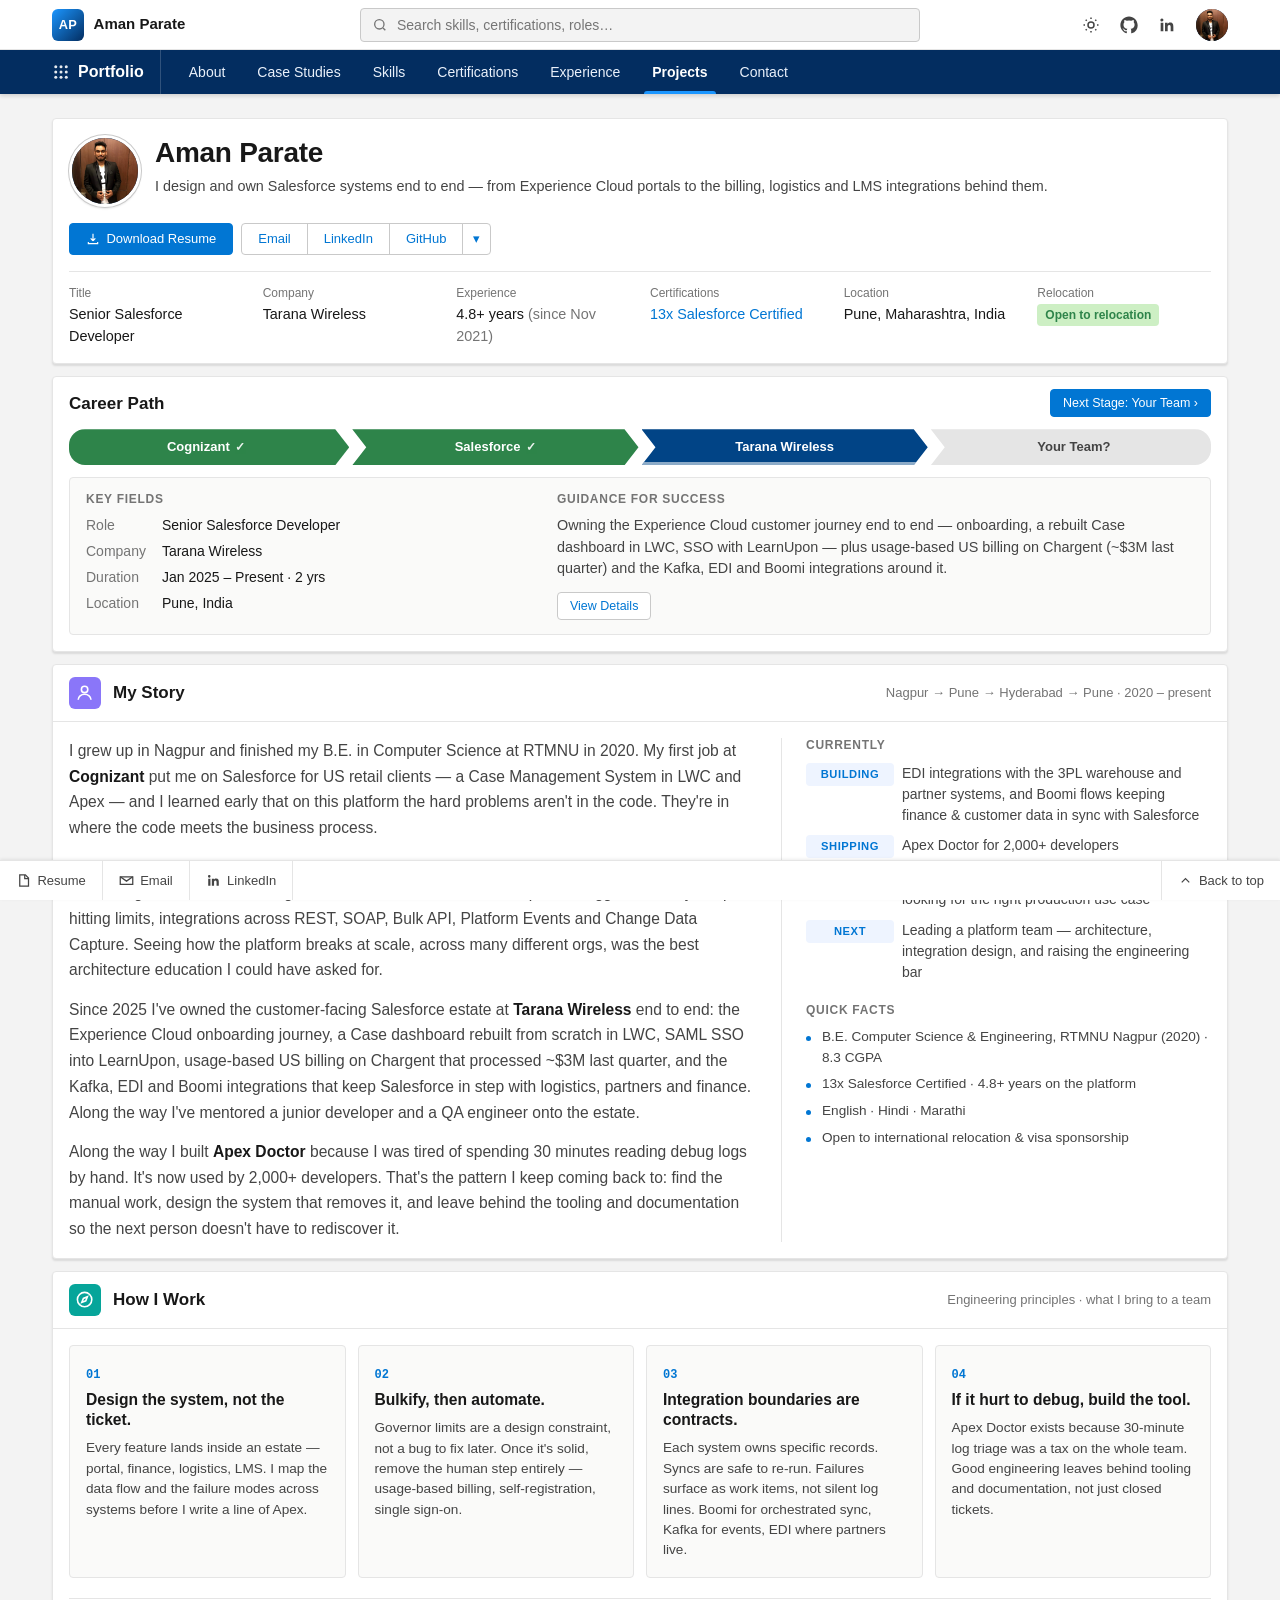
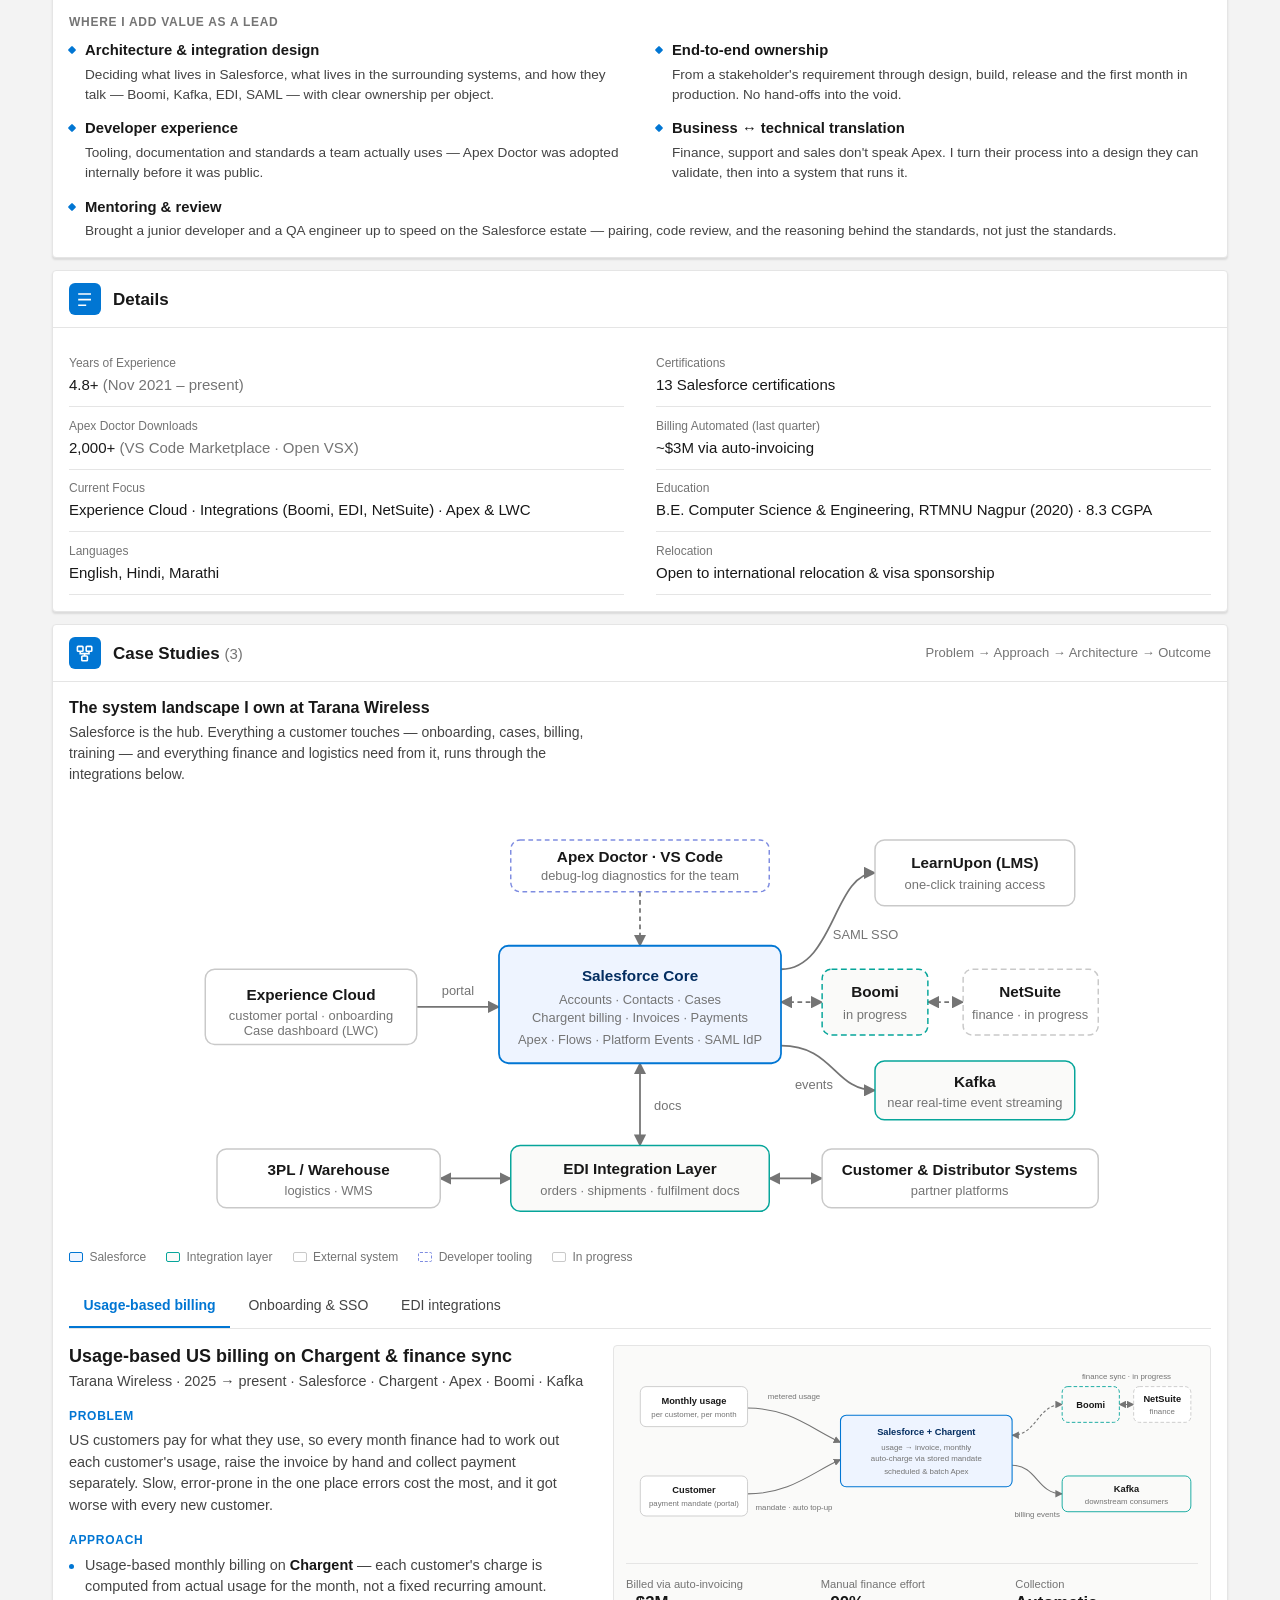
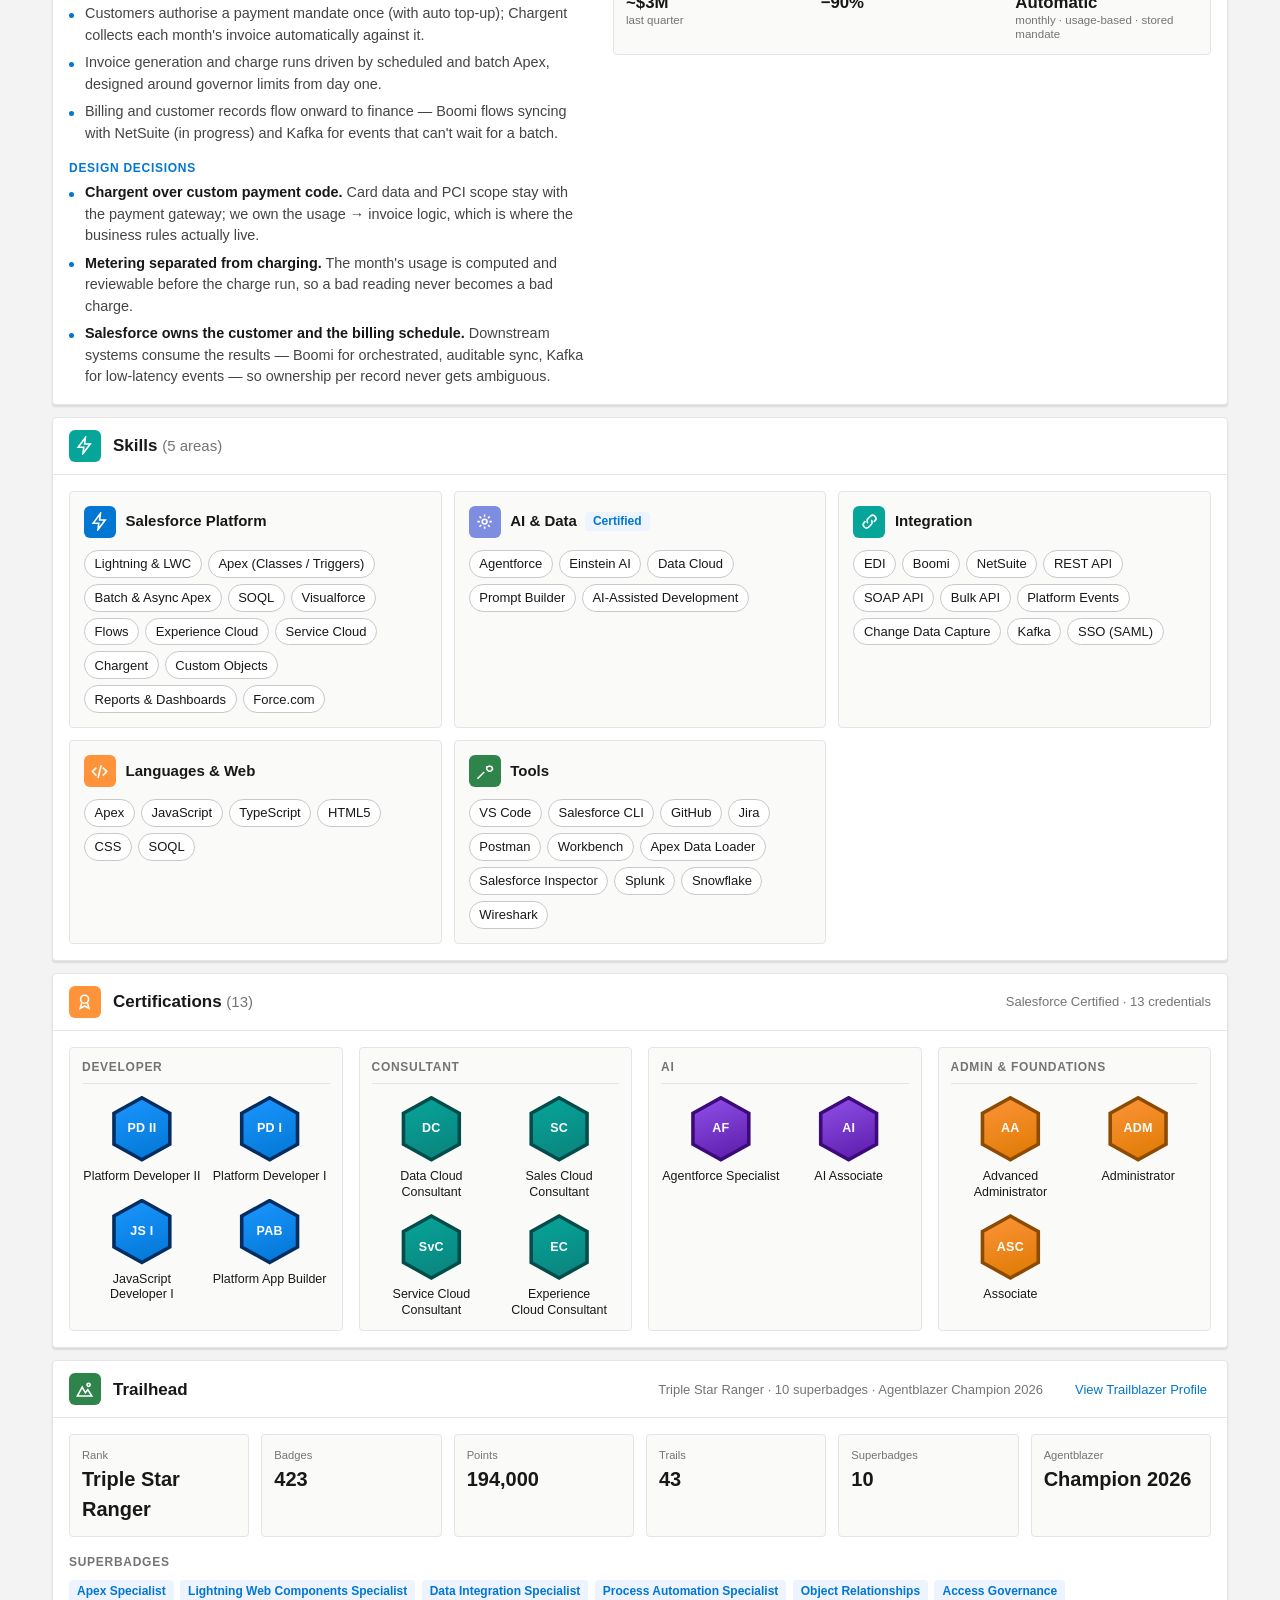
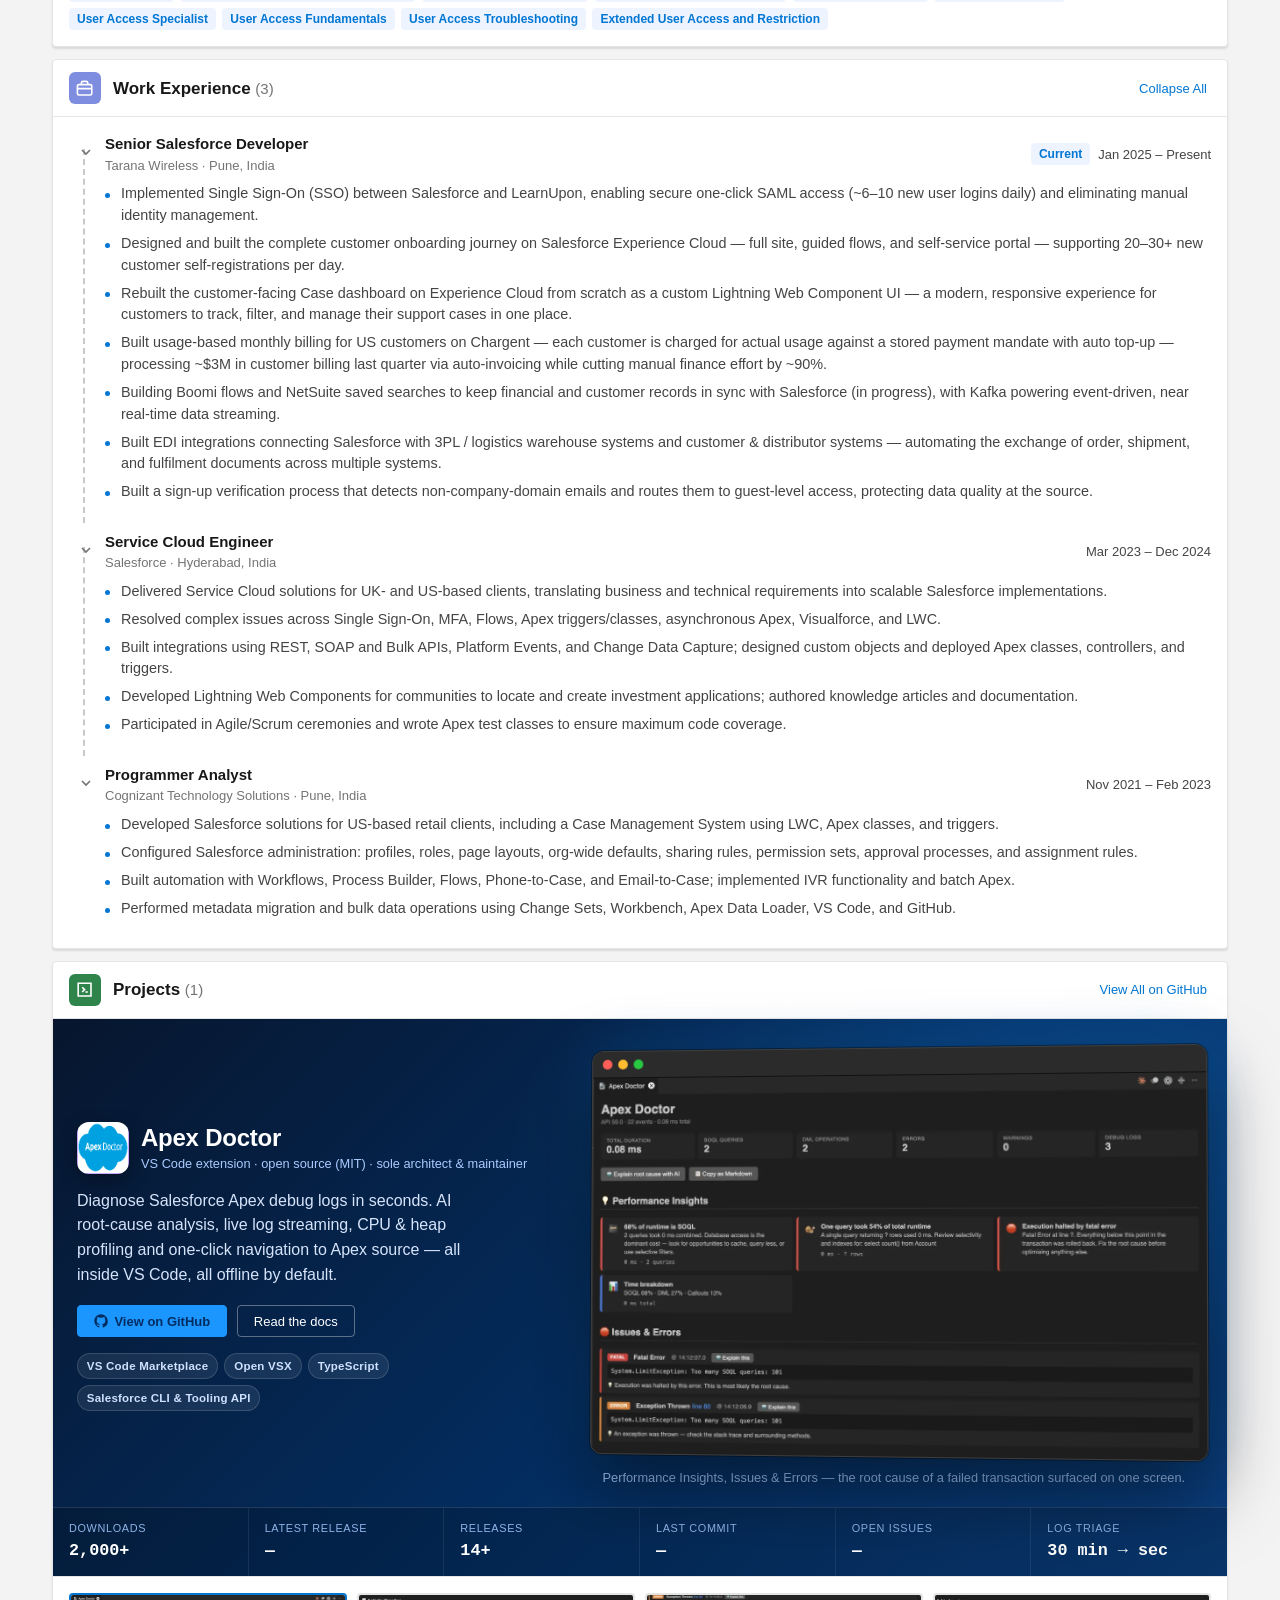
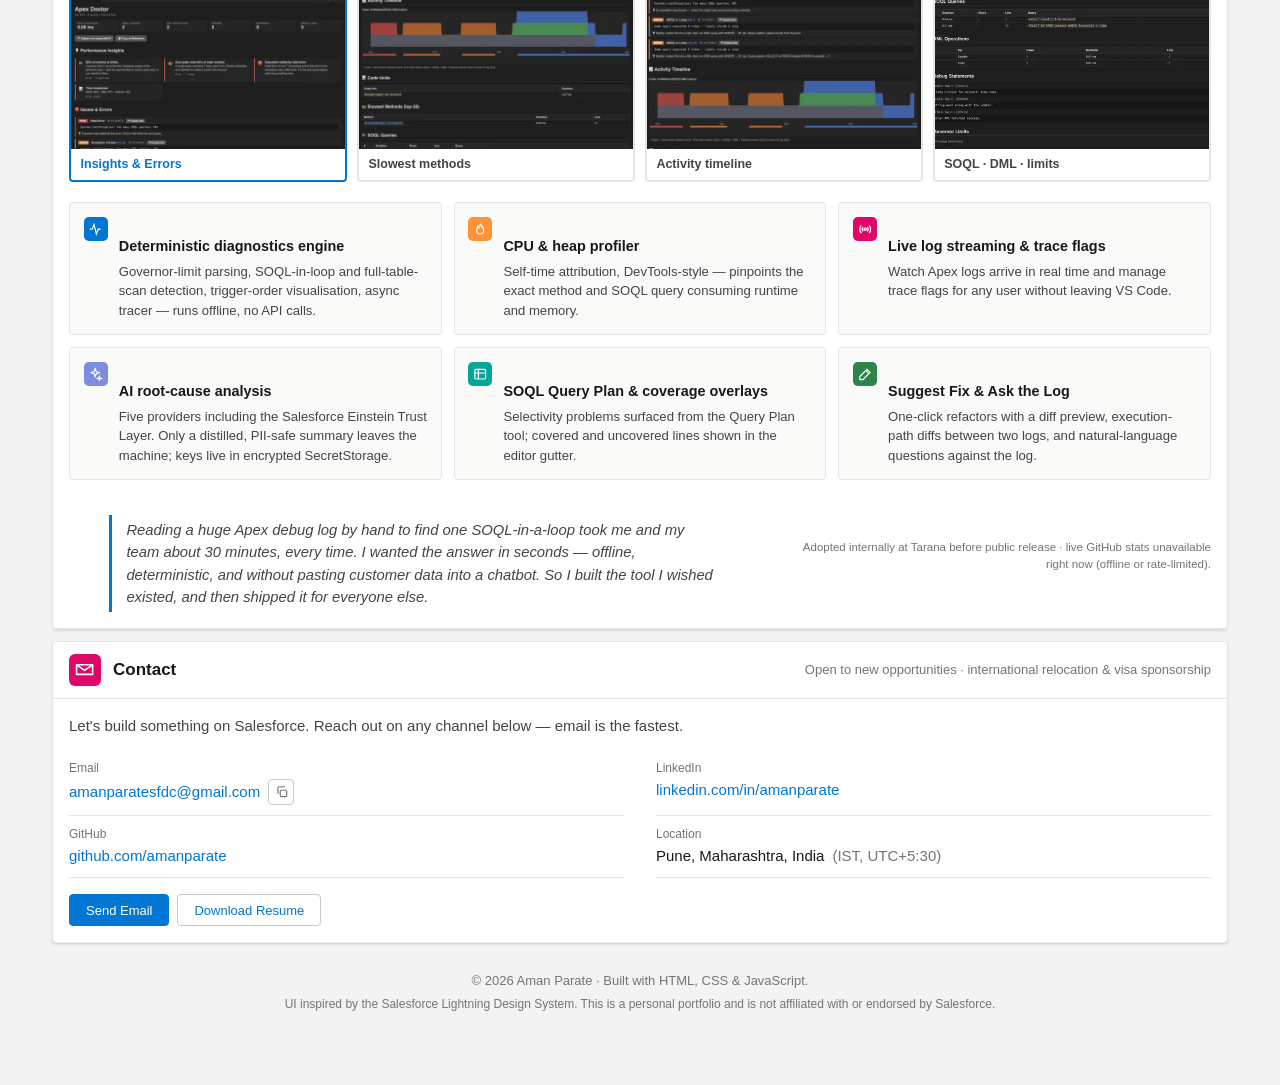
==== commit 377aeb0c: "Polish: logo probe order, diagram label spacing" ====
--- a/index.html
+++ b/index.html
@@ -293,26 +293,26 @@
           <defs><marker id="ar0" viewBox="0 0 10 10" refX="9" refY="5" markerWidth="7" markerHeight="7" orient="auto-start-reverse"><path d="M0 0L10 5 0 10z" fill="currentColor"/></marker></defs>
           <!-- edges -->
           <path class="dg-edge dg-edge-dashed" d="M400 84 L400 130" marker-end="url(#ar0)"/>
-          <path class="dg-edge" d="M210 182 L290 182" marker-end="url(#ar0)"/>
-          <path class="dg-edge" d="M510 150 C560 150 560 68 600 68" marker-end="url(#ar0)"/>
-          <path class="dg-edge dg-edge-dashed" d="M510 178 L560 178" marker-end="url(#ar0)" marker-start="url(#ar0)"/>
-          <path class="dg-edge dg-edge-dashed" d="M655 178 L690 178" marker-end="url(#ar0)" marker-start="url(#ar0)"/>
-          <path class="dg-edge" d="M510 215 C560 215 560 253 600 253" marker-end="url(#ar0)"/>
+          <path class="dg-edge" d="M210 182 L280 182" marker-end="url(#ar0)"/>
+          <path class="dg-edge" d="M520 150 C565 150 565 68 600 68" marker-end="url(#ar0)"/>
+          <path class="dg-edge dg-edge-dashed" d="M520 178 L555 178" marker-end="url(#ar0)" marker-start="url(#ar0)"/>
+          <path class="dg-edge dg-edge-dashed" d="M645 178 L675 178" marker-end="url(#ar0)" marker-start="url(#ar0)"/>
+          <path class="dg-edge" d="M520 215 C565 215 565 253 600 253" marker-end="url(#ar0)"/>
           <path class="dg-edge" d="M400 230 L400 300" marker-end="url(#ar0)" marker-start="url(#ar0)"/>
           <path class="dg-edge" d="M290 328 L230 328" marker-end="url(#ar0)" marker-start="url(#ar0)"/>
           <path class="dg-edge" d="M510 328 L555 328" marker-end="url(#ar0)" marker-start="url(#ar0)"/>
           <!-- edge labels -->
-          <text class="dg-label" x="250" y="172" text-anchor="middle">portal traffic</text>
-          <text class="dg-label" x="590" y="124" text-anchor="middle">SAML SSO</text>
-          <text class="dg-label" x="540" y="205" text-anchor="middle">events</text>
+          <text class="dg-label" x="245" y="172" text-anchor="middle">portal</text>
+          <text class="dg-label" x="592" y="124" text-anchor="middle">SAML SSO</text>
+          <text class="dg-label" x="548" y="252" text-anchor="middle">events</text>
           <text class="dg-label" x="412" y="270" text-anchor="start">docs</text>
           <!-- nodes -->
           <g class="dg-node dg-tool" transform="translate(290 40)"><rect width="220" height="44" rx="8"/><text x="110" y="19" text-anchor="middle">Apex Doctor · VS Code</text><text class="dg-sub" x="110" y="34" text-anchor="middle">debug-log diagnostics for the team</text></g>
           <g class="dg-node dg-ext" transform="translate(30 150)"><rect width="180" height="64" rx="8"/><text x="90" y="26" text-anchor="middle">Experience Cloud</text><text class="dg-sub" x="90" y="43" text-anchor="middle">customer portal · onboarding</text><text class="dg-sub" x="90" y="56" text-anchor="middle">Case dashboard (LWC)</text></g>
-          <g class="dg-node dg-sf" transform="translate(290 130)"><rect width="220" height="100" rx="8"/><text x="110" y="30" text-anchor="middle">Salesforce Core</text><text class="dg-sub" x="110" y="50" text-anchor="middle">Accounts · Contacts · Cases</text><text class="dg-sub" x="110" y="65" text-anchor="middle">Chargent billing · Invoices · Payments</text><text class="dg-sub" x="110" y="84" text-anchor="middle">Apex · Flows · Platform Events · SAML IdP</text></g>
+          <g class="dg-node dg-sf" transform="translate(280 130)"><rect width="240" height="100" rx="8"/><text x="120" y="30" text-anchor="middle">Salesforce Core</text><text class="dg-sub" x="120" y="50" text-anchor="middle">Accounts · Contacts · Cases</text><text class="dg-sub" x="120" y="65" text-anchor="middle">Chargent billing · Invoices · Payments</text><text class="dg-sub" x="120" y="84" text-anchor="middle">Apex · Flows · Platform Events · SAML IdP</text></g>
           <g class="dg-node dg-ext" transform="translate(600 40)"><rect width="170" height="56" rx="8"/><text x="85" y="24" text-anchor="middle">LearnUpon (LMS)</text><text class="dg-sub" x="85" y="42" text-anchor="middle">one-click training access</text></g>
-          <g class="dg-node dg-mid dg-wip" transform="translate(560 150)"><rect width="95" height="56" rx="8"/><text x="47" y="24" text-anchor="middle">Boomi</text><text class="dg-sub" x="47" y="42" text-anchor="middle">in progress</text></g>
-          <g class="dg-node dg-ext dg-wip" transform="translate(690 150)"><rect width="95" height="56" rx="8"/><text x="47" y="24" text-anchor="middle">NetSuite</text><text class="dg-sub" x="47" y="42" text-anchor="middle">finance · in progress</text></g>
+          <g class="dg-node dg-mid dg-wip" transform="translate(555 150)"><rect width="90" height="56" rx="8"/><text x="45" y="24" text-anchor="middle">Boomi</text><text class="dg-sub" x="45" y="42" text-anchor="middle">in progress</text></g>
+          <g class="dg-node dg-ext dg-wip" transform="translate(675 150)"><rect width="115" height="56" rx="8"/><text x="57" y="24" text-anchor="middle">NetSuite</text><text class="dg-sub" x="57" y="42" text-anchor="middle">finance · in progress</text></g>
           <g class="dg-node dg-mid" transform="translate(600 228)"><rect width="170" height="50" rx="8"/><text x="85" y="22" text-anchor="middle">Kafka</text><text class="dg-sub" x="85" y="39" text-anchor="middle">near real-time event streaming</text></g>
           <g class="dg-node dg-mid" transform="translate(290 300)"><rect width="220" height="56" rx="8"/><text x="110" y="24" text-anchor="middle">EDI Integration Layer</text><text class="dg-sub" x="110" y="42" text-anchor="middle">orders · shipments · fulfilment docs</text></g>
           <g class="dg-node dg-ext" transform="translate(40 303)"><rect width="190" height="50" rx="8"/><text x="95" y="22" text-anchor="middle">3PL / Warehouse</text><text class="dg-sub" x="95" y="39" text-anchor="middle">logistics · WMS</text></g>
@@ -373,7 +373,7 @@
               <g class="dg-node dg-sf" transform="translate(300 80)"><rect width="240" height="100" rx="8"/><text x="120" y="28" text-anchor="middle">Salesforce + Chargent</text><text class="dg-sub" x="120" y="48" text-anchor="middle">usage → invoice, monthly</text><text class="dg-sub" x="120" y="64" text-anchor="middle">auto-charge via stored mandate</text><text class="dg-sub" x="120" y="82" text-anchor="middle">scheduled &amp; batch Apex</text></g>
               <g class="dg-node dg-mid dg-wip" transform="translate(610 40)"><rect width="80" height="50" rx="8"/><text x="40" y="30" text-anchor="middle">Boomi</text></g>
               <g class="dg-node dg-ext dg-wip" transform="translate(710 40)"><rect width="80" height="50" rx="8"/><text x="40" y="22" text-anchor="middle">NetSuite</text><text class="dg-sub" x="40" y="39" text-anchor="middle">finance</text></g>
-              <g class="dg-node dg-mid" transform="translate(610 165)"><rect width="180" height="50" rx="8"/><text x="90" y="22" text-anchor="middle">Kafka</text><text class="dg-sub" x="90" y="39" text-anchor="middle">events → downstream consumers</text></g>
+              <g class="dg-node dg-mid" transform="translate(610 165)"><rect width="180" height="50" rx="8"/><text x="90" y="22" text-anchor="middle">Kafka</text><text class="dg-sub" x="90" y="39" text-anchor="middle">downstream consumers</text></g>
             </svg>
             <dl class="outcomes">
               <div><dt>Billed via auto-invoicing</dt><dd>~$3M <span>last quarter</span></dd></div>
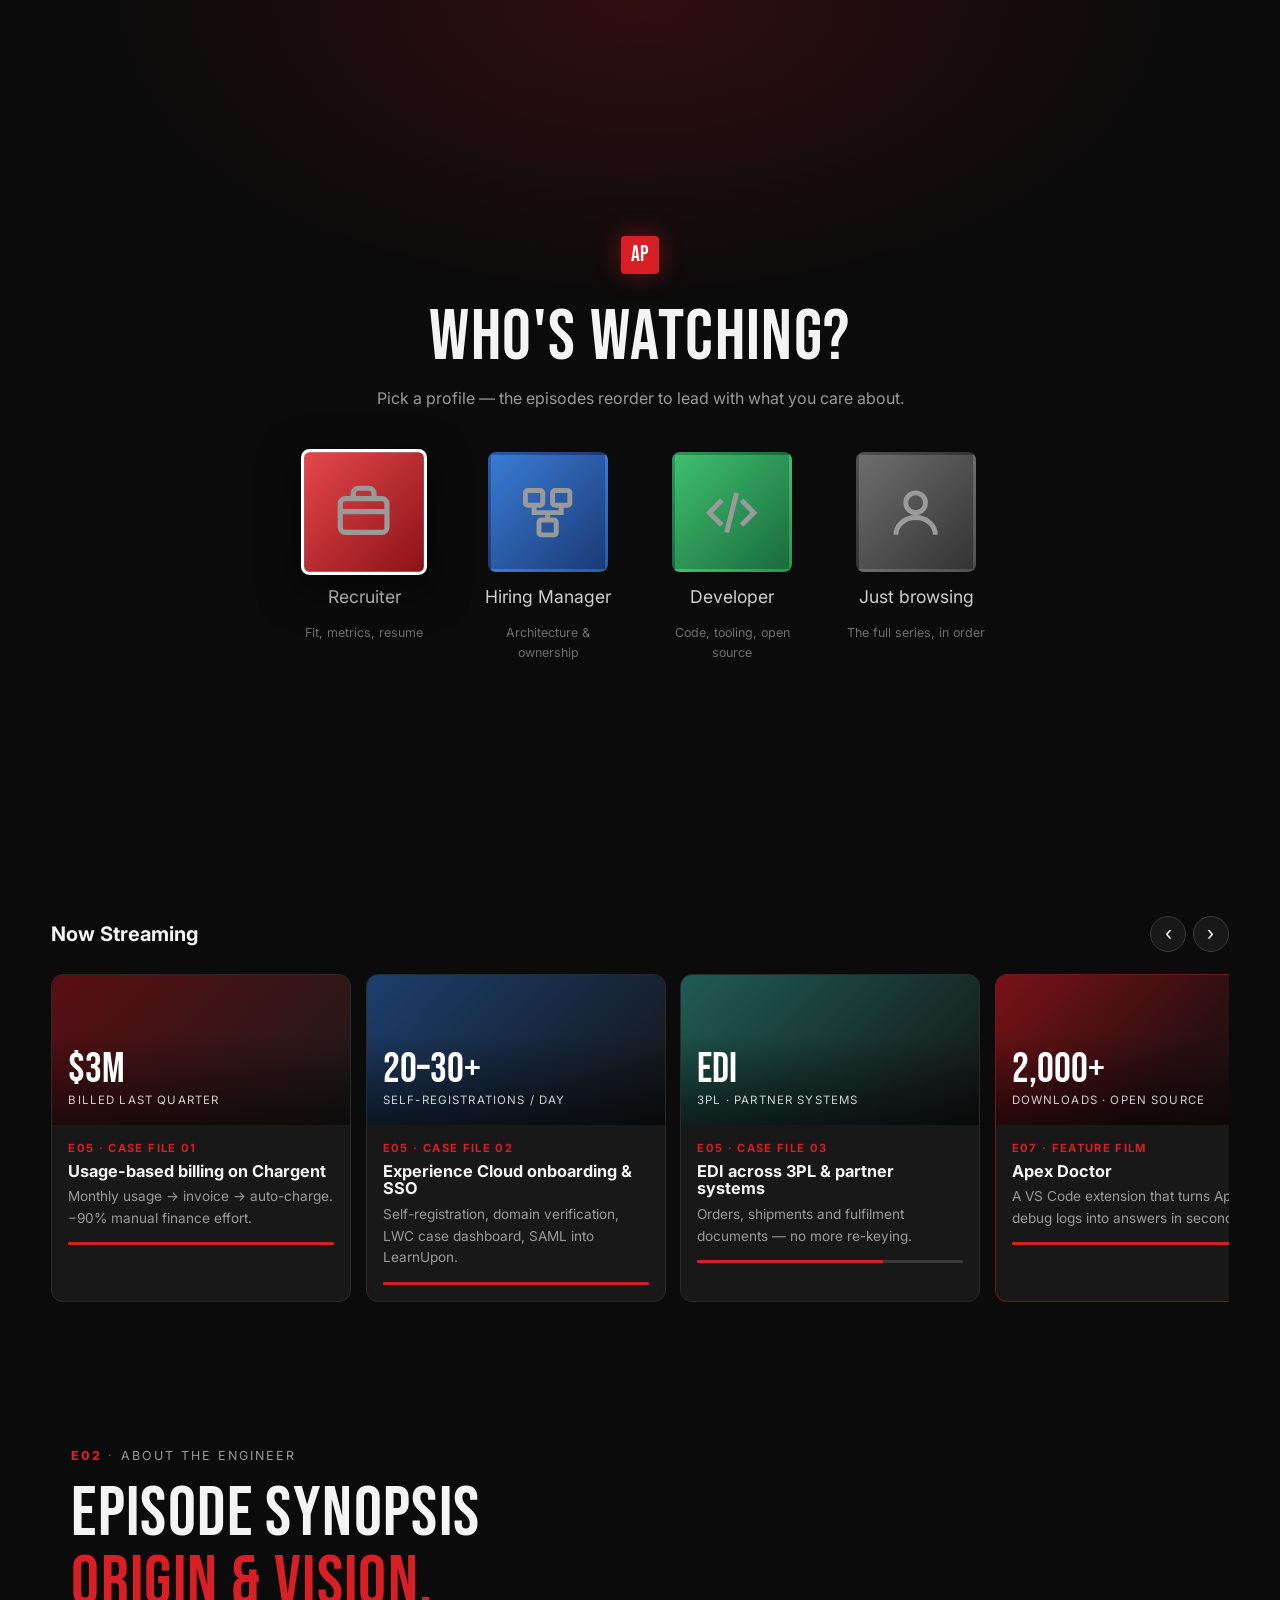
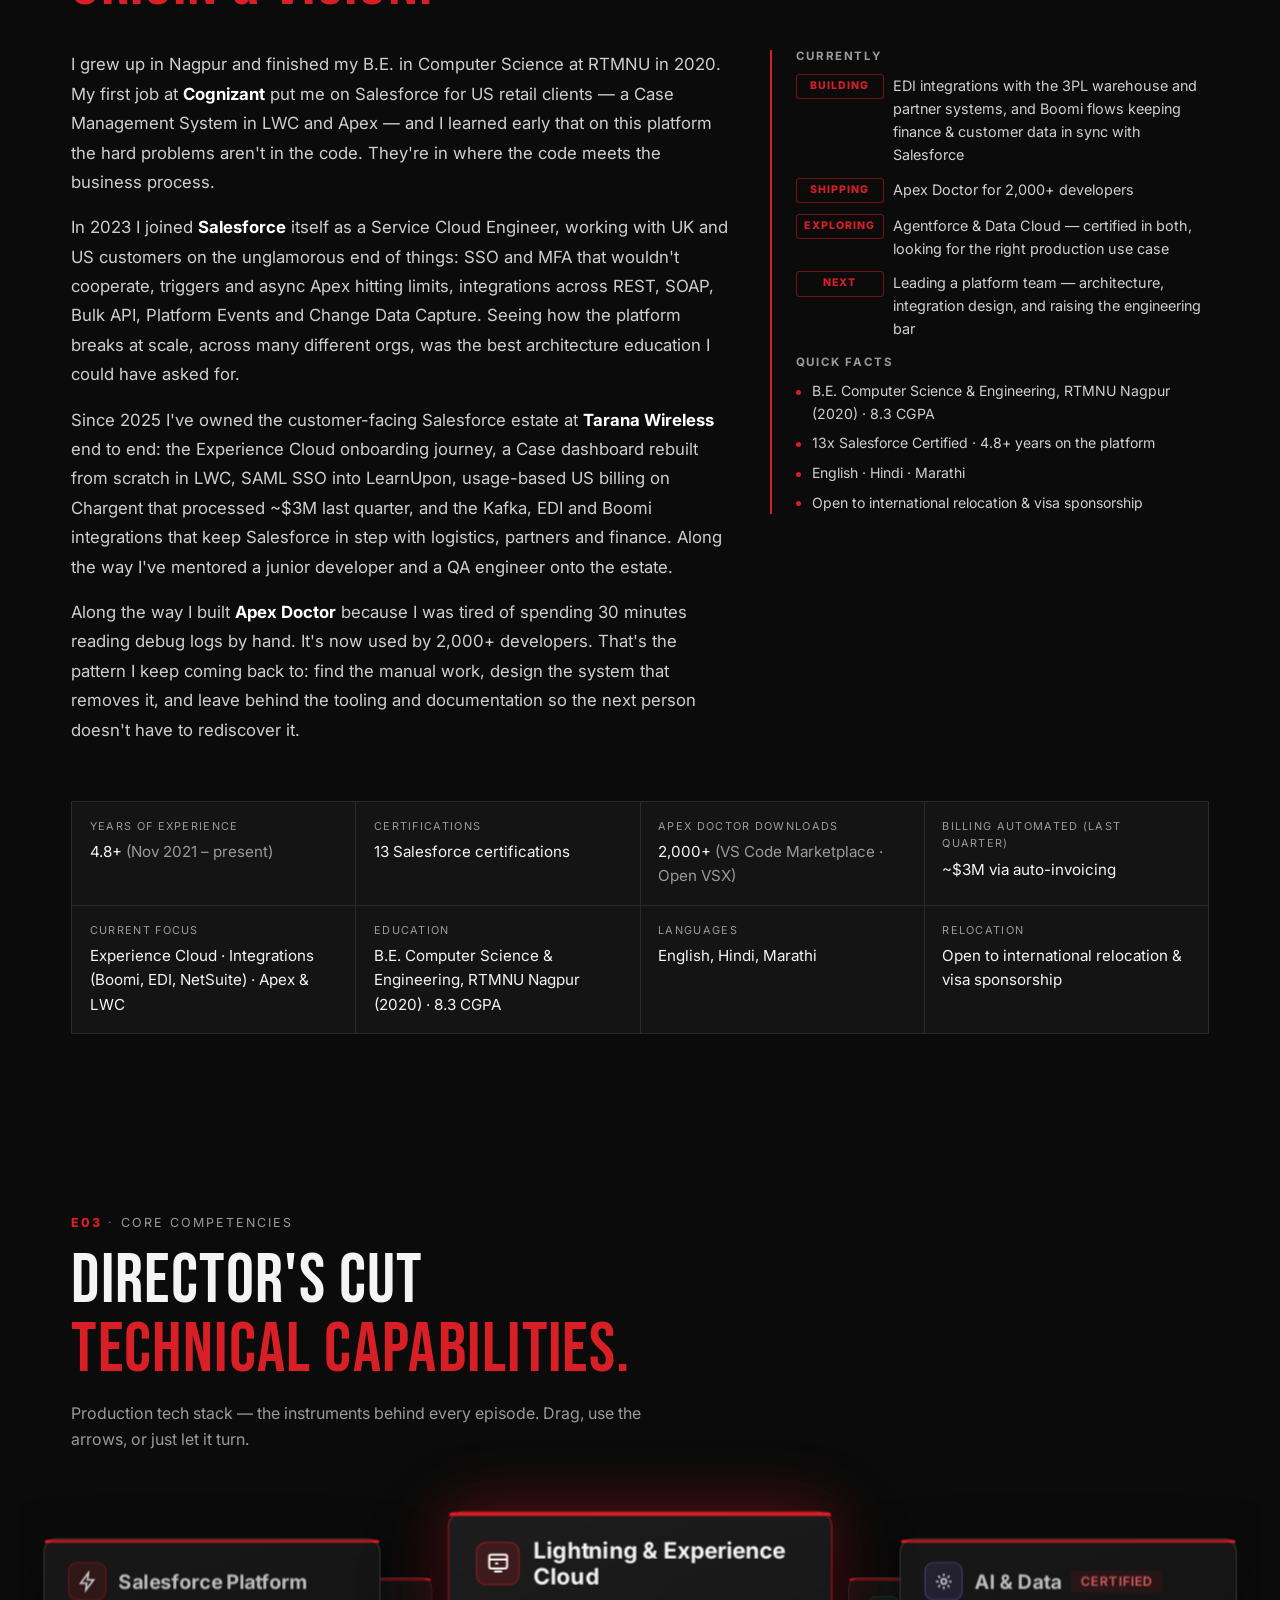
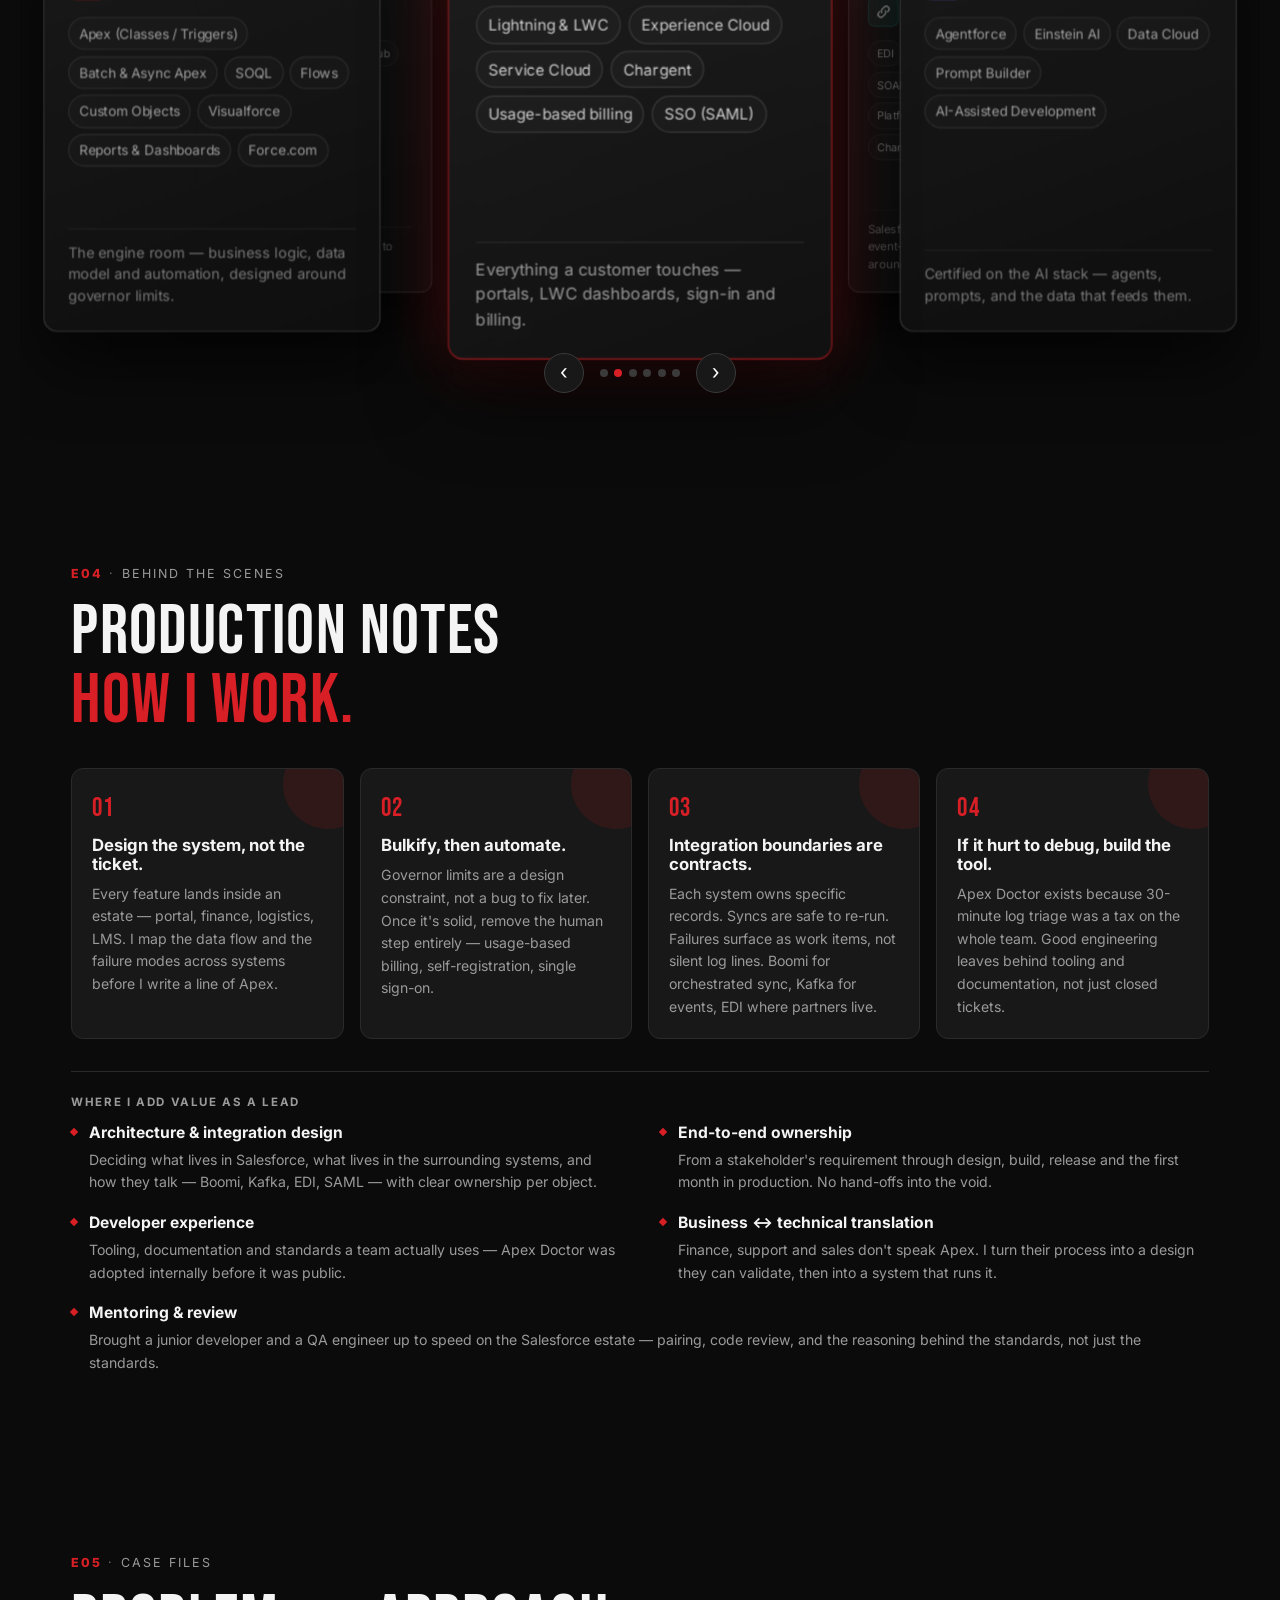
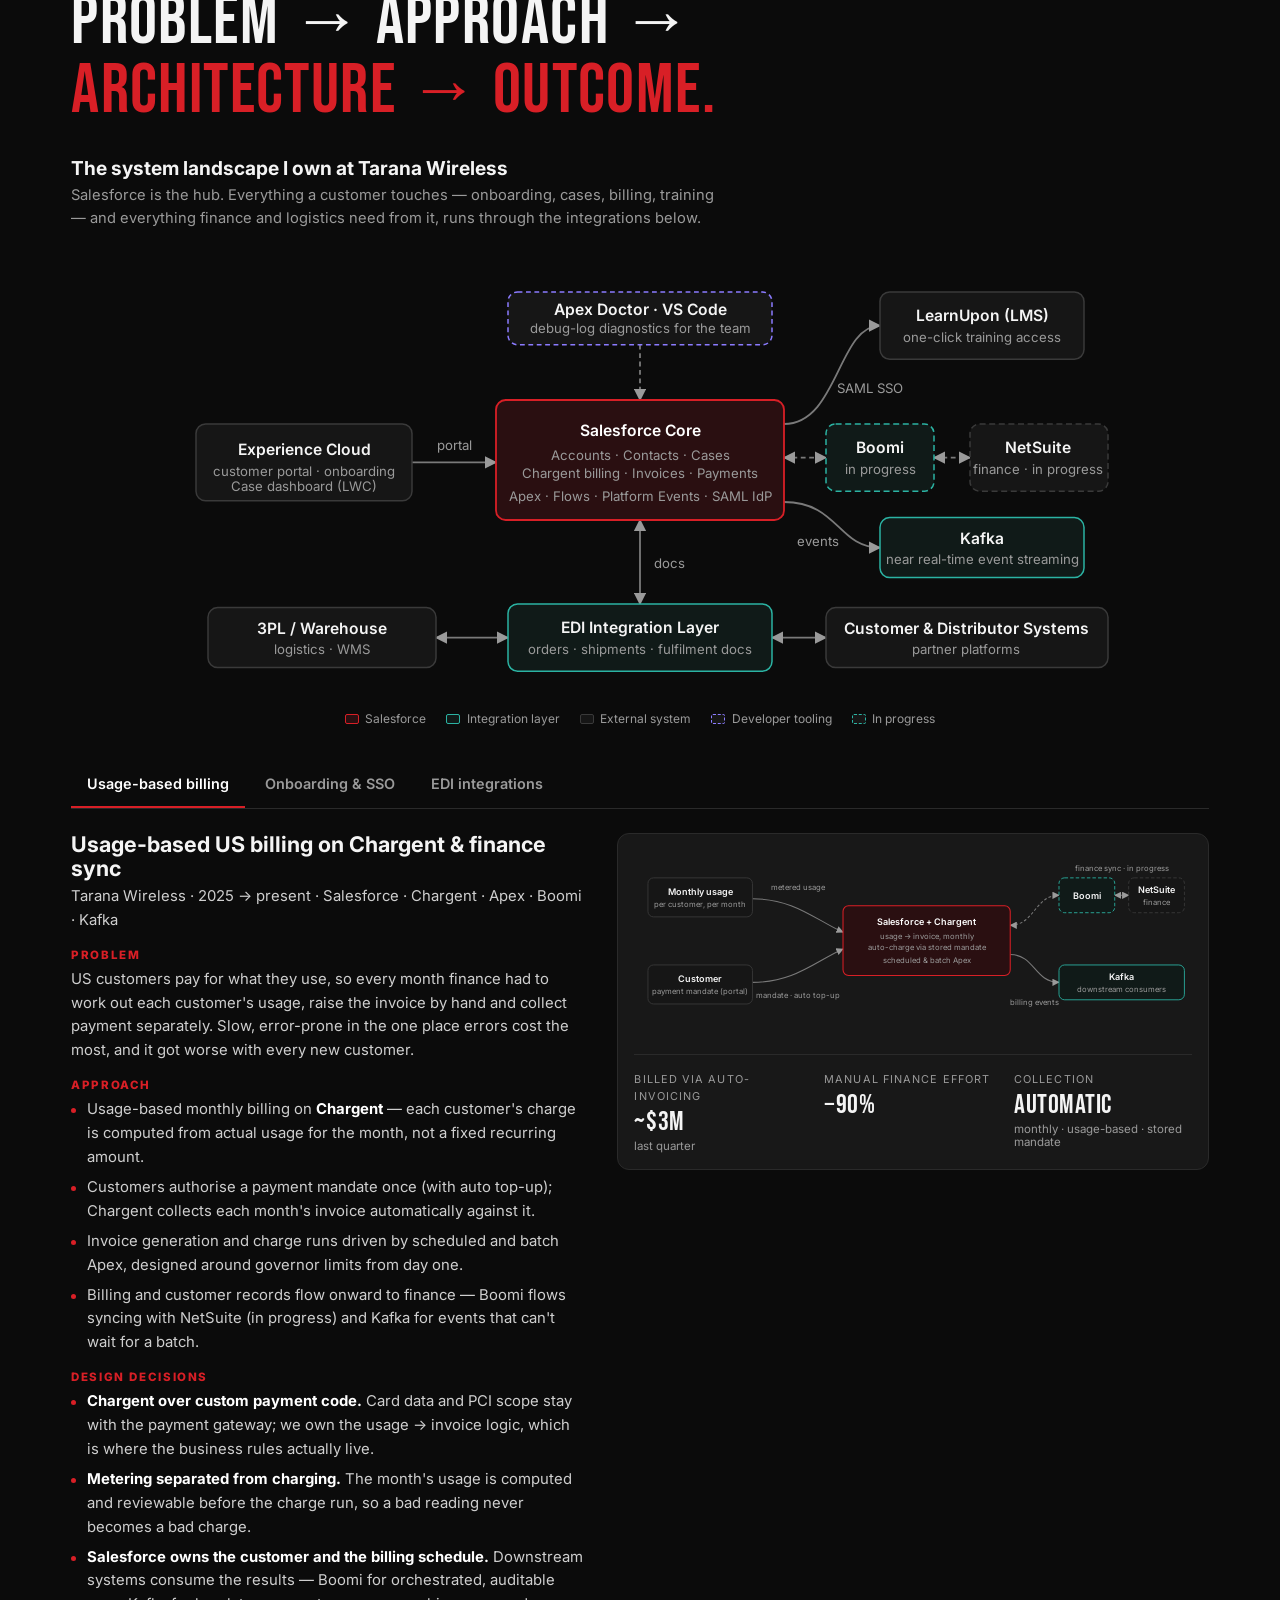
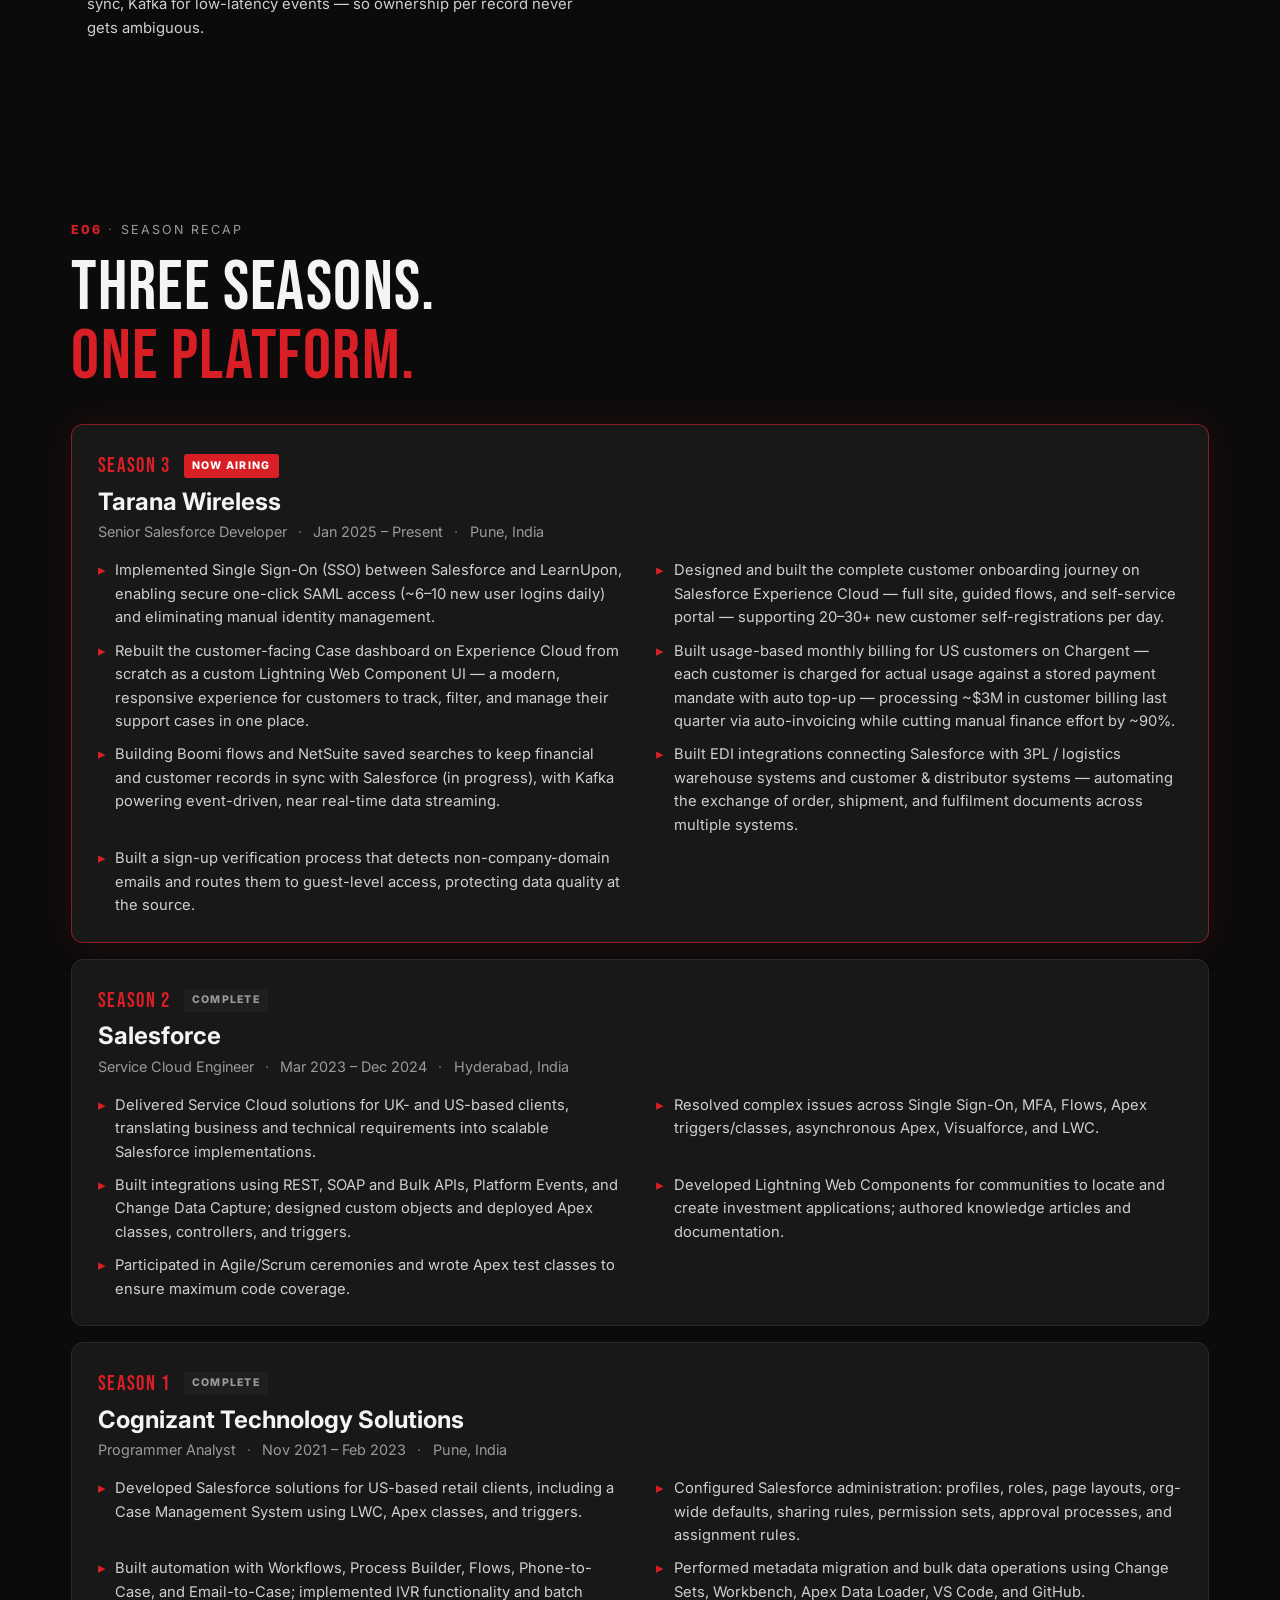
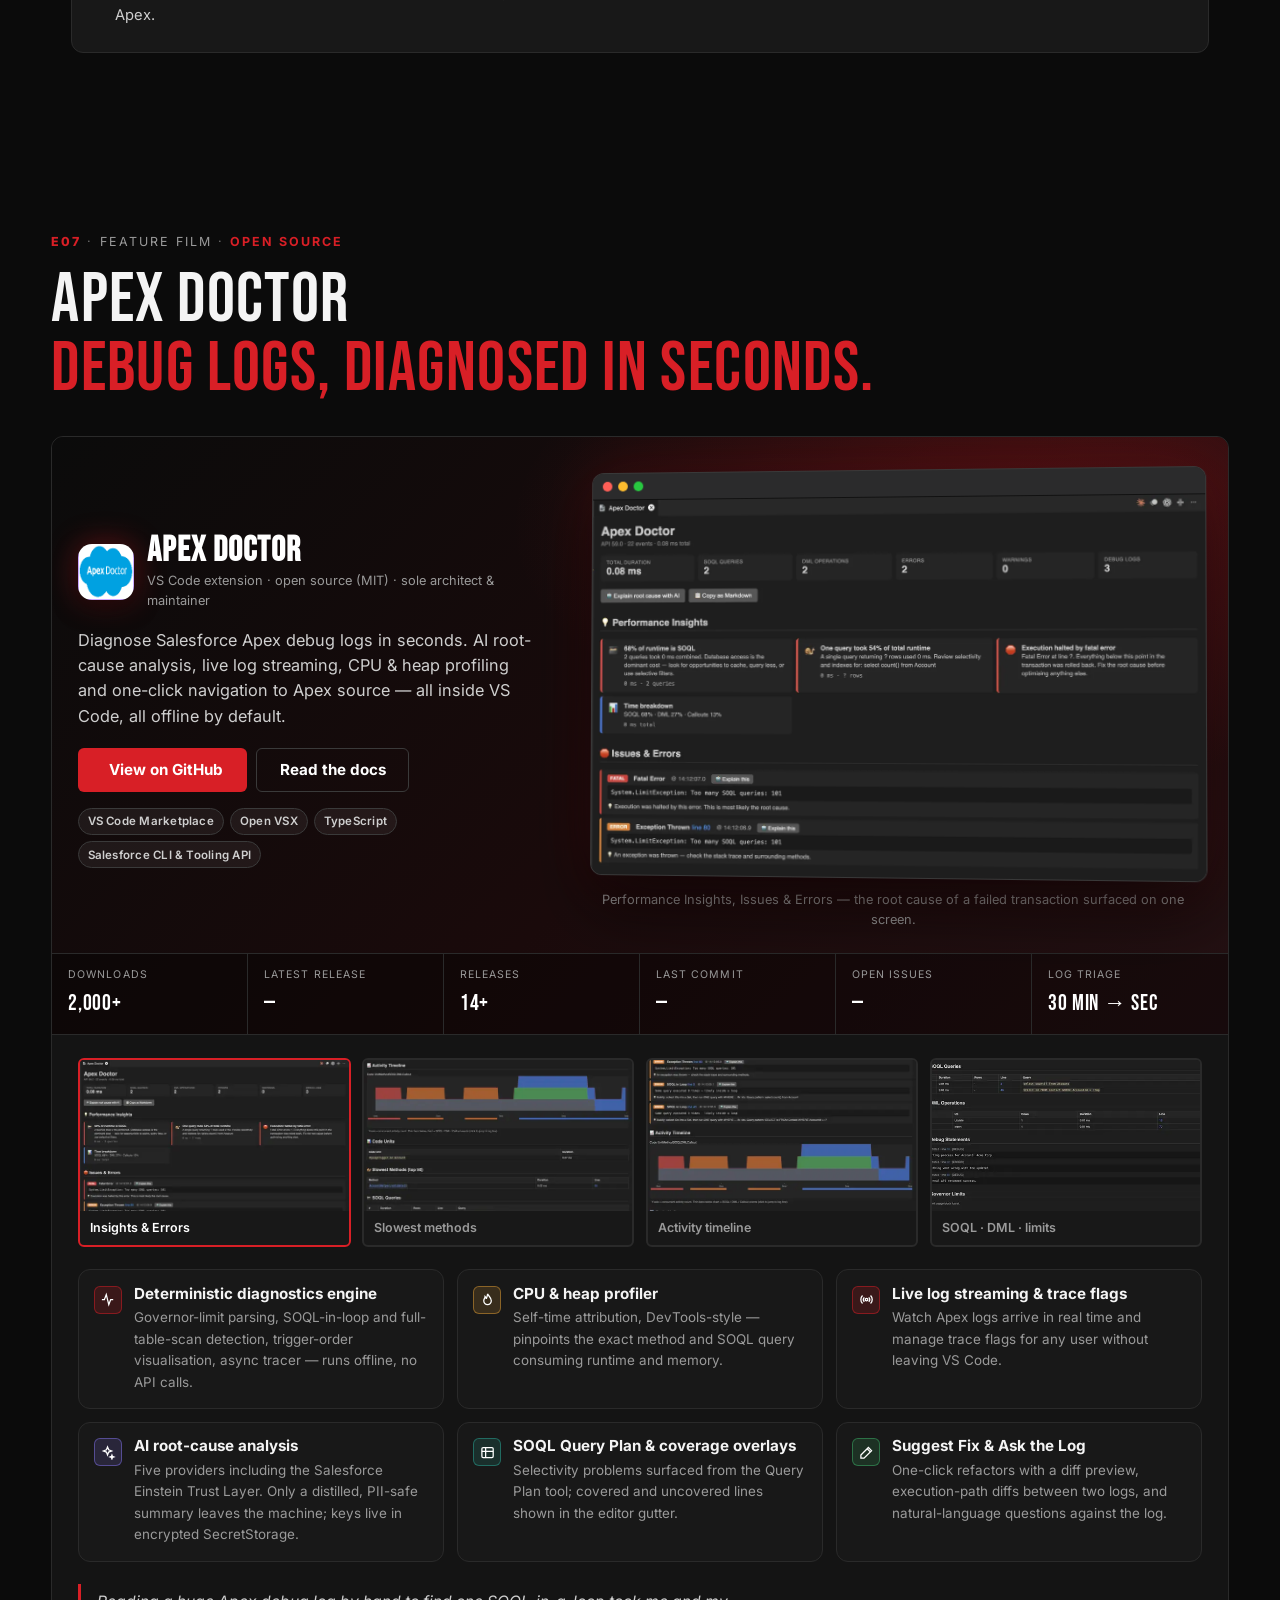
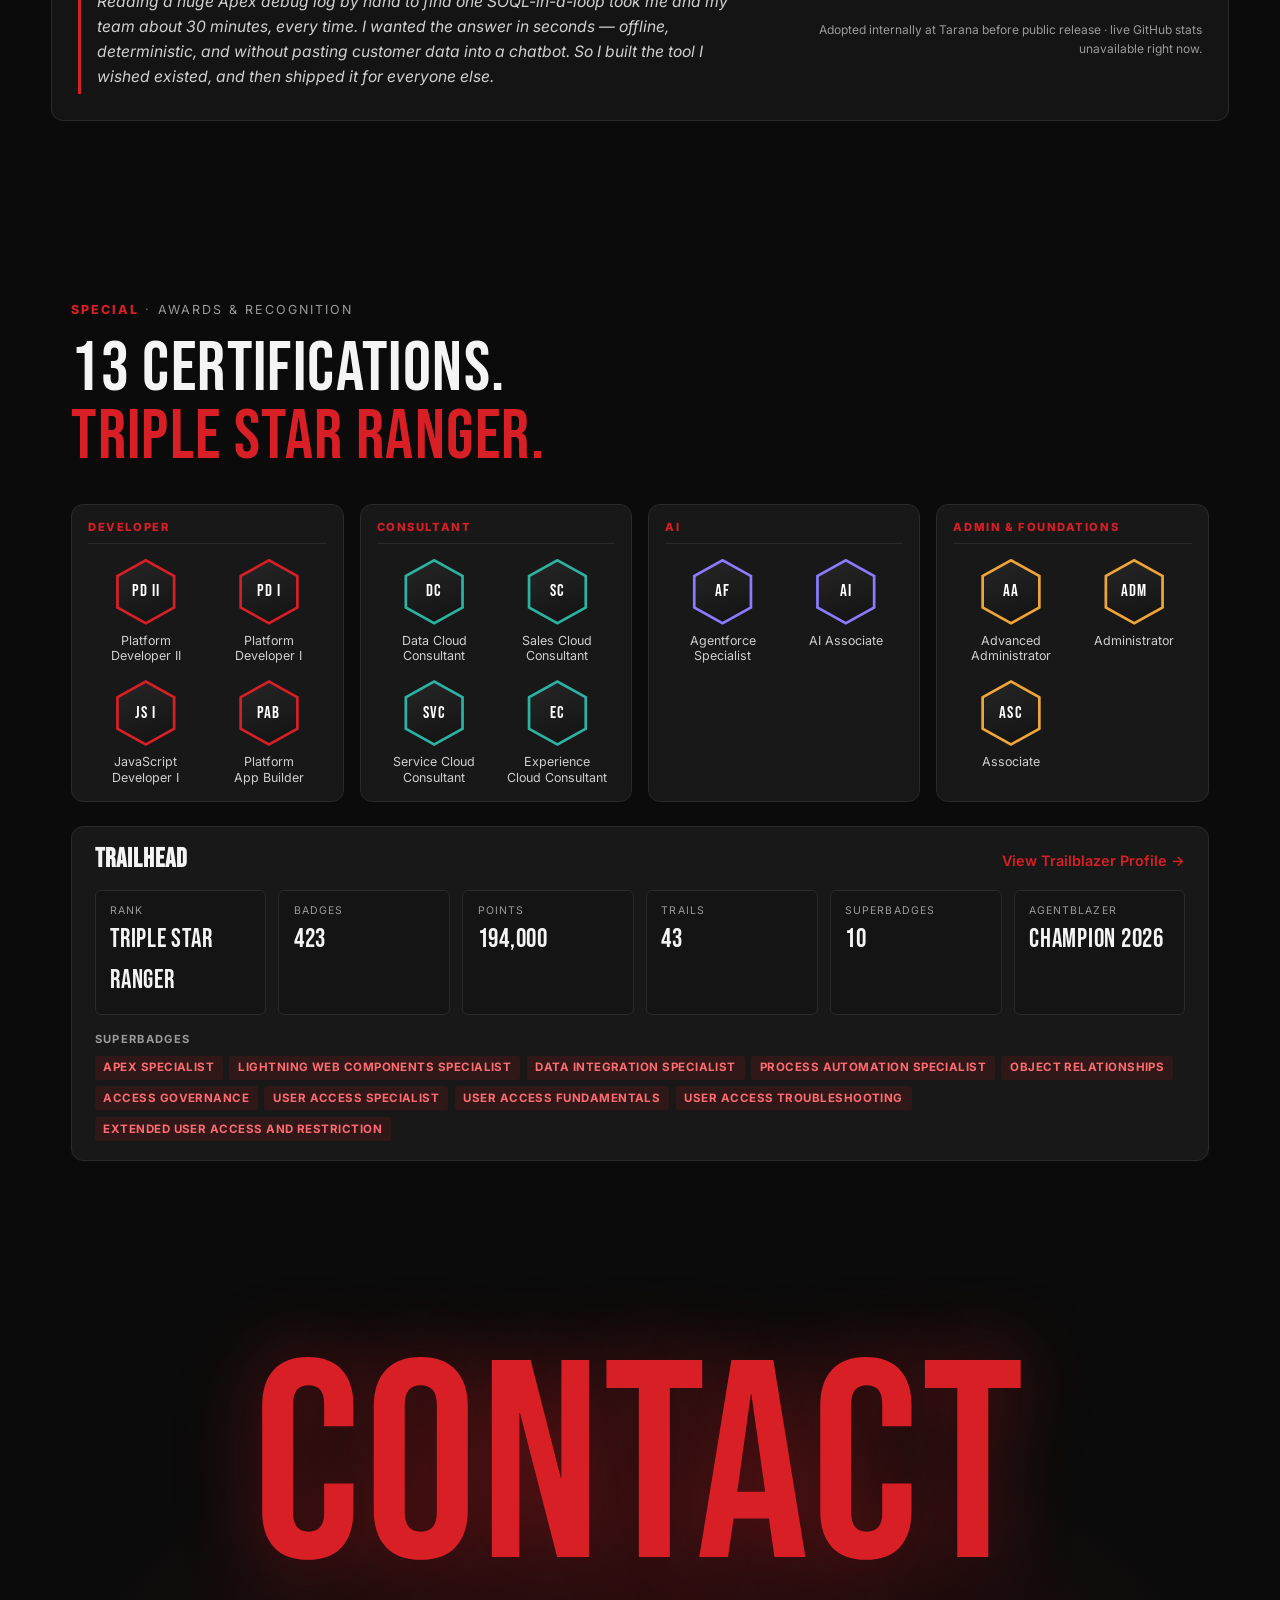
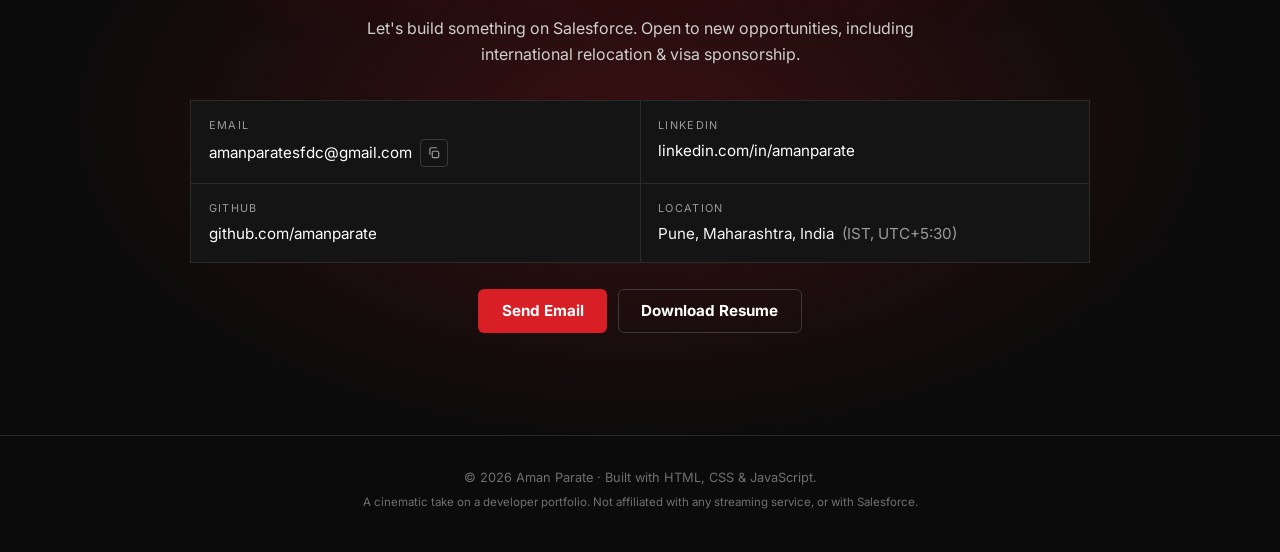
==== commit 006dd5e7: "Rebuild portfolio in cinematic 'Original Series' style" ====
--- a/index.html
+++ b/index.html
@@ -5,161 +5,168 @@
 <meta name="viewport" content="width=device-width, initial-scale=1.0" />
 <title>Aman Parate — Senior Salesforce Developer</title>
 <meta name="description" content="Aman Parate — Senior Salesforce Developer with 4.8+ years across Apex, LWC, Experience Cloud, and platform integrations. 13x Salesforce Certified. Creator of Apex Doctor." />
-<meta name="theme-color" content="#032D60" />
-
-<!-- Open Graph -->
+<meta name="theme-color" content="#0b0b0b" />
+
+<!-- Open Graph / Twitter -->
 <meta property="og:title" content="Aman Parate — Senior Salesforce Developer" />
 <meta property="og:description" content="4.8+ years building on the Salesforce platform: Apex, LWC, Experience Cloud, integrations & AI. 13x Salesforce Certified. Creator of Apex Doctor." />
 <meta property="og:type" content="website" />
 <meta property="og:url" content="https://amanparate.github.io/" />
+<meta property="og:image" content="https://amanparate.github.io/assets/og-image.png" />
+<meta property="og:image:width" content="1200" />
+<meta property="og:image:height" content="630" />
+<meta property="og:image:alt" content="Aman Parate — Senior Salesforce Developer. 13x certified, Triple Star Ranger, creator of Apex Doctor." />
+<meta name="twitter:card" content="summary_large_image" />
+<meta name="twitter:title" content="Aman Parate — Senior Salesforce Developer" />
+<meta name="twitter:description" content="4.8+ years building on the Salesforce platform: Apex, LWC, Experience Cloud, integrations & AI. 13x Salesforce Certified. Creator of Apex Doctor." />
+<meta name="twitter:image" content="https://amanparate.github.io/assets/og-image.png" />
 
 <link rel="icon" type="image/svg+xml" href="assets/favicon.svg" />
+<link rel="preconnect" href="https://fonts.googleapis.com" />
+<link rel="preconnect" href="https://fonts.gstatic.com" crossorigin />
+<link href="https://fonts.googleapis.com/css2?family=Bebas+Neue&family=Inter:wght@400;500;600;700;800&display=swap" rel="stylesheet" />
 <link rel="stylesheet" href="css/style.css" />
 </head>
 <body>
 
 <a class="skip-link" href="#main">Skip to content</a>
 
-<!-- ============ GLOBAL HEADER ============ -->
-<header class="global-header" id="globalHeader">
-  <div class="gh-inner">
-    <a href="#top" class="gh-brand" aria-label="Home">
-      <span class="gh-logo">AP</span>
-      <span class="gh-brand-text">Aman Parate</span>
-    </a>
-
-    <div class="gh-search" id="globalSearch">
-      <svg class="gh-search-icon" viewBox="0 0 24 24" fill="none" stroke="currentColor" stroke-width="2"><circle cx="11" cy="11" r="7"/><path d="m20 20-3.5-3.5"/></svg>
-      <input type="search" id="searchInput" placeholder="Search skills, certifications, roles…" autocomplete="off" aria-label="Search this portfolio" aria-controls="searchResults" aria-expanded="false" />
-      <ul class="gh-search-results" id="searchResults" role="listbox" hidden></ul>
-    </div>
-
-    <div class="gh-actions">
-      <button class="gh-icon-btn theme-toggle" id="themeToggle" aria-label="Toggle dark mode" title="Toggle theme">
-        <svg class="icon-sun" viewBox="0 0 24 24" fill="none" stroke="currentColor" stroke-width="2"><circle cx="12" cy="12" r="4"/><path d="M12 2v2M12 20v2M4.93 4.93l1.41 1.41M17.66 17.66l1.41 1.41M2 12h2M20 12h2M4.93 19.07l1.41-1.41M17.66 6.34l1.41-1.41"/></svg>
-        <svg class="icon-moon" viewBox="0 0 24 24" fill="none" stroke="currentColor" stroke-width="2"><path d="M21 12.79A9 9 0 1 1 11.21 3 7 7 0 0 0 21 12.79z"/></svg>
-      </button>
-      <a class="gh-icon-btn" href="https://github.com/amanparate" target="_blank" rel="noopener" aria-label="GitHub" title="GitHub">
-        <svg viewBox="0 0 24 24" fill="currentColor"><path d="M12 .5C5.73.5.5 5.73.5 12c0 5.09 3.29 9.4 7.86 10.93.57.1.79-.25.79-.55 0-.27-.01-1.16-.02-2.11-3.2.7-3.88-1.36-3.88-1.36-.52-1.34-1.28-1.7-1.28-1.7-1.05-.72.08-.7.08-.7 1.16.08 1.78 1.2 1.78 1.2 1.03 1.77 2.7 1.26 3.36.96.1-.75.4-1.26.73-1.55-2.55-.29-5.24-1.28-5.24-5.7 0-1.26.45-2.29 1.19-3.09-.12-.29-.52-1.47.11-3.06 0 0 .97-.31 3.18 1.18a11.1 11.1 0 0 1 5.8 0c2.2-1.49 3.17-1.18 3.17-1.18.64 1.6.24 2.77.12 3.06.74.8 1.19 1.83 1.19 3.09 0 4.43-2.7 5.4-5.27 5.69.42.36.78 1.08.78 2.18 0 1.57-.02 2.84-.02 3.23 0 .3.21.66.8.55A10.51 10.51 0 0 0 23.5 12C23.5 5.73 18.27.5 12 .5z"/></svg>
-      </a>
-      <a class="gh-icon-btn" href="https://linkedin.com/in/amanparate" target="_blank" rel="noopener" aria-label="LinkedIn" title="LinkedIn">
-        <svg viewBox="0 0 24 24" fill="currentColor"><path d="M20.45 20.45h-3.56v-5.57c0-1.33-.02-3.04-1.85-3.04-1.85 0-2.14 1.45-2.14 2.94v5.67H9.34V9h3.42v1.56h.05c.48-.9 1.64-1.85 3.38-1.85 3.6 0 4.27 2.37 4.27 5.46v6.28zM5.34 7.43a2.07 2.07 0 1 1 0-4.13 2.07 2.07 0 0 1 0 4.13zM7.12 20.45H3.56V9h3.56v11.45z"/></svg>
-      </a>
-      <span class="gh-avatar avatar" title="Aman Parate"><img src="assets/aman.jpg" alt="" onerror="this.remove()" /><span class="avatar-initials">AP</span></span>
-    </div>
+<!-- ============ WHO'S WATCHING? ============ -->
+<div class="profiles" id="profiles" role="dialog" aria-modal="true" aria-labelledby="profilesTitle">
+  <div class="profiles-inner">
+    <p class="profiles-brand"><span class="brand-mark">AP</span></p>
+    <h1 id="profilesTitle">Who's watching?</h1>
+    <p class="profiles-sub">Pick a profile — the episodes reorder to lead with what you care about.</p>
+    <ul class="profile-list">
+      <li>
+        <button class="profile" type="button" data-profile="recruiter">
+          <span class="profile-avatar av-red" aria-hidden="true"><svg viewBox="0 0 24 24" fill="none" stroke="currentColor" stroke-width="2"><rect x="3" y="7" width="18" height="13" rx="2"/><path d="M8 7V5a2 2 0 0 1 2-2h4a2 2 0 0 1 2 2v2M3 12h18"/></svg></span>
+          <span class="profile-name">Recruiter</span>
+          <span class="profile-hint">Fit, metrics, resume</span>
+        </button>
+      </li>
+      <li>
+        <button class="profile" type="button" data-profile="manager">
+          <span class="profile-avatar av-blue" aria-hidden="true"><svg viewBox="0 0 24 24" fill="none" stroke="currentColor" stroke-width="2"><rect x="3" y="3" width="7" height="6" rx="1"/><rect x="14" y="3" width="7" height="6" rx="1"/><rect x="8.5" y="15" width="7" height="6" rx="1"/><path d="M6.5 9v3h11V9M12 12v3"/></svg></span>
+          <span class="profile-name">Hiring Manager</span>
+          <span class="profile-hint">Architecture &amp; ownership</span>
+        </button>
+      </li>
+      <li>
+        <button class="profile" type="button" data-profile="developer">
+          <span class="profile-avatar av-green" aria-hidden="true"><svg viewBox="0 0 24 24" fill="none" stroke="currentColor" stroke-width="2"><path d="m8 7-5 5 5 5M16 7l5 5-5 5M14 4l-4 16"/></svg></span>
+          <span class="profile-name">Developer</span>
+          <span class="profile-hint">Code, tooling, open source</span>
+        </button>
+      </li>
+      <li>
+        <button class="profile" type="button" data-profile="guest">
+          <span class="profile-avatar av-grey" aria-hidden="true"><svg viewBox="0 0 24 24" fill="none" stroke="currentColor" stroke-width="2"><circle cx="12" cy="8" r="4"/><path d="M4 21c0-4 3.6-7 8-7s8 3 8 7"/></svg></span>
+          <span class="profile-name">Just browsing</span>
+          <span class="profile-hint">The full series, in order</span>
+        </button>
+      </li>
+    </ul>
+  </div>
+</div>
+
+<!-- ============ TOP BAR ============ -->
+<header class="topbar" id="topbar">
+  <a class="brand" href="#top" aria-label="Home"><span class="brand-mark">AP</span><span class="brand-name">Aman Parate</span></a>
+  <nav class="topnav" id="topnav" aria-label="Primary">
+    <a href="#story">Story</a>
+    <a href="#skills">Skills</a>
+    <a href="#cases">Case Files</a>
+    <a href="#seasons">Experience</a>
+    <a href="#feature">Apex Doctor</a>
+    <a href="#awards">Awards</a>
+    <a href="#contact">Contact</a>
+  </nav>
+  <div class="topbar-right">
+    <a class="btn btn-red btn-sm" href="assets/Aman_Parate_Resume.pdf" download data-toast="Resume downloaded. Thanks for watching.">Resume</a>
+    <button class="profile-chip" id="switchProfile" type="button" title="Switch profile">
+      <span class="profile-avatar av-grey" id="chipAvatar" aria-hidden="true"></span>
+      <span id="chipName">Profile</span>
+    </button>
+    <button class="hamburger" id="navToggle" type="button" aria-label="Toggle navigation" aria-expanded="false"><span></span><span></span><span></span></button>
   </div>
 </header>
 
-<!-- ============ APP NAVIGATION BAR ============ -->
-<nav class="app-nav" id="appNav" aria-label="Primary">
-  <div class="app-nav-inner">
-    <a href="#top" class="app-name">
-      <svg class="app-waffle" viewBox="0 0 24 24" fill="currentColor" aria-hidden="true"><circle cx="5" cy="5" r="2"/><circle cx="12" cy="5" r="2"/><circle cx="19" cy="5" r="2"/><circle cx="5" cy="12" r="2"/><circle cx="12" cy="12" r="2"/><circle cx="19" cy="12" r="2"/><circle cx="5" cy="19" r="2"/><circle cx="12" cy="19" r="2"/><circle cx="19" cy="19" r="2"/></svg>
-      <span>Portfolio</span>
-    </a>
-
-    <button class="app-nav-toggle" id="navToggle" aria-label="Toggle navigation" aria-expanded="false">
-      <span></span><span></span><span></span>
-    </button>
-
-    <ul class="app-tabs" id="navLinks">
-      <li><a href="#about" class="app-tab nav-link">About</a></li>
-      <li><a href="#case-studies" class="app-tab nav-link">Case Studies</a></li>
-      <li><a href="#skills" class="app-tab nav-link">Skills</a></li>
-      <li><a href="#certifications" class="app-tab nav-link">Certifications</a></li>
-      <li><a href="#experience" class="app-tab nav-link">Experience</a></li>
-      <li><a href="#projects" class="app-tab nav-link">Projects</a></li>
-      <li><a href="#contact" class="app-tab nav-link">Contact</a></li>
-    </ul>
-  </div>
-</nav>
-
-<main id="main" class="page" tabindex="-1">
+<main id="main" class="episodes">
   <span id="top"></span>
 
-  <!-- ============ RECORD HIGHLIGHTS PANEL (HERO) ============ -->
-  <section class="card highlights" aria-labelledby="recordName">
-    <div class="highlights-top">
-      <div class="record-identity">
-        <span class="record-photo avatar" aria-hidden="true"><img src="assets/aman.jpg" alt="" onerror="this.remove()" /><span class="avatar-initials">AP</span></span>
-        <div>
-          <h1 class="record-name" id="recordName">Aman Parate</h1>
-          <p class="record-tagline">I design and own Salesforce systems end to end — from Experience Cloud portals to the billing, logistics and LMS integrations behind them.</p>
-        </div>
-      </div>
-
-      <div class="record-actions">
-        <a href="assets/Aman_Parate_Resume.pdf" class="btn btn-brand" download data-toast="Resume downloaded. Thanks for taking a look!">
-          <svg viewBox="0 0 24 24" fill="none" stroke="currentColor" stroke-width="2"><path d="M12 3v12m0 0-4-4m4 4 4-4M4 17v3h16v-3"/></svg>
-          Download Resume
-        </a>
-        <div class="btn-group">
-          <a href="mailto:amanparatesfdc@gmail.com" class="btn btn-neutral">Email</a>
-          <a href="https://linkedin.com/in/amanparate" target="_blank" rel="noopener" class="btn btn-neutral">LinkedIn</a>
-          <a href="https://github.com/amanparate" target="_blank" rel="noopener" class="btn btn-neutral">GitHub</a>
-          <a href="#contact" class="btn btn-neutral btn-more" aria-label="More actions">▾</a>
-        </div>
-      </div>
-    </div>
-
-    <dl class="highlights-fields">
-      <div class="field"><dt>Title</dt><dd>Senior Salesforce Developer</dd></div>
-      <div class="field"><dt>Company</dt><dd>Tarana Wireless</dd></div>
-      <div class="field"><dt>Experience</dt><dd>4.8+ years <span class="text-muted">(since Nov 2021)</span></dd></div>
-      <div class="field"><dt>Certifications</dt><dd><a href="#certifications">13x Salesforce Certified</a></dd></div>
-      <div class="field"><dt>Location</dt><dd>Pune, Maharashtra, India</dd></div>
-      <div class="field"><dt>Relocation</dt><dd><span class="badge badge-success">Open to relocation</span></dd></div>
-    </dl>
-  </section>
-
-  <!-- ============ PATH: CAREER STAGES ============ -->
-  <section class="card path-card" aria-labelledby="pathTitle">
-    <div class="path-header">
-      <h2 id="pathTitle" class="card-title">Career Path</h2>
-      <a href="#contact" class="btn btn-brand btn-sm path-cta">Next Stage: Your Team ›</a>
-    </div>
-
-    <ol class="path" id="careerPath" role="tablist">
-      <li class="path-stage is-complete" role="tab" tabindex="0" data-stage="0" aria-selected="false">
-        <span class="path-stage-text">Cognizant</span>
-        <span class="path-stage-check" aria-hidden="true">✓</span>
-      </li>
-      <li class="path-stage is-complete" role="tab" tabindex="0" data-stage="1" aria-selected="false">
-        <span class="path-stage-text">Salesforce</span>
-        <span class="path-stage-check" aria-hidden="true">✓</span>
-      </li>
-      <li class="path-stage is-current is-active" role="tab" tabindex="0" data-stage="2" aria-selected="true">
-        <span class="path-stage-text">Tarana Wireless</span>
-      </li>
-      <li class="path-stage is-incomplete" role="tab" tabindex="0" data-stage="3" aria-selected="false">
-        <span class="path-stage-text">Your Team?</span>
-      </li>
-    </ol>
-
-    <div class="path-details" id="pathDetails" role="tabpanel">
-      <div class="path-keyfields">
-        <h3 class="path-subtitle">Key Fields</h3>
-        <dl id="pathFields"></dl>
-      </div>
-      <div class="path-guidance">
-        <h3 class="path-subtitle">Guidance for Success</h3>
-        <p id="pathGuidance"></p>
-        <a id="pathLink" class="btn btn-neutral btn-sm" href="#experience">View Details</a>
-      </div>
-    </div>
-  </section>
-
-  <!-- ============ MY STORY ============ -->
-  <section class="card" id="about" aria-labelledby="storyTitle">
-    <header class="card-header">
-      <span class="obj-icon obj-icon-sm obj-icon-contact" aria-hidden="true">
-        <svg viewBox="0 0 24 24" fill="none" stroke="currentColor" stroke-width="2"><circle cx="12" cy="8" r="4"/><path d="M4 21c0-4 3.6-7 8-7s8 3 8 7"/></svg>
-      </span>
-      <h2 id="storyTitle" class="card-title">My Story</h2>
-      <span class="card-header-meta">Nagpur → Pune → Hyderabad → Pune · 2020 – present</span>
+  <!-- ============ E01 · PILOT (HERO) ============ -->
+  <section class="hero" id="hero" data-ep="hero">
+    <div class="hero-bg" aria-hidden="true"></div>
+    <div class="hero-inner">
+      <div class="hero-text">
+        <p class="ep-label reveal"><span class="ep-num">E01</span><span class="sep">·</span>PILOT<span class="sep">·</span><span class="tag-red">13× CERTIFIED</span><span class="sep">·</span>TRIPLE STAR RANGER</p>
+        <h1 class="show-title reveal">Aman <span class="red">Parate</span></h1>
+        <p class="show-sub reveal">Senior Salesforce Developer</p>
+        <ul class="genres reveal" aria-label="Focus areas"><li>Apex</li><li>LWC</li><li>Experience Cloud</li><li>Integrations</li><li>Agentforce</li></ul>
+        <p class="hero-desc reveal">I design and own Salesforce systems end to end — from Experience Cloud portals to the billing, logistics and LMS integrations behind them.</p>
+        <div class="hero-actions reveal">
+          <a class="btn btn-play" id="heroPrimary" href="#cases"><span class="ico">▶</span> View Case Files</a>
+          <a class="btn btn-info" href="#contact"><span class="ico">ⓘ</span> Contact Me</a>
+        </div>
+        <p class="hero-meta reveal">4.8+ years on the platform · 13 certifications · 2,000+ Apex Doctor downloads · Pune, India · open to relocation</p>
+      </div>
+
+      <figure class="poster reveal">
+        <div class="poster-frame avatar">
+          <img src="assets/aman.jpg" alt="Aman Parate" onerror="this.remove()" />
+          <span class="avatar-initials">AP</span>
+          <span class="poster-tag">Featured Engineer</span>
+        </div>
+        <figcaption><span class="match" id="matchPct">98% Match</span> <span class="sep">·</span> 2026 <span class="sep">·</span> <span class="rating">13× CERT</span> <span class="sep">·</span> HD</figcaption>
+      </figure>
+    </div>
+    <div class="hero-foot"><span>Engineered for scale</span><span>Portfolio release v3.0</span></div>
+  </section>
+
+  <!-- ============ NOW STREAMING ROW ============ -->
+  <section class="row-section" id="streaming" data-ep="streaming">
+    <div class="row-head">
+      <h2 class="row-title" id="rowTitle">Now Streaming</h2>
+      <div class="row-nav"><button type="button" data-dir="-1" aria-label="Scroll left">‹</button><button type="button" data-dir="1" aria-label="Scroll right">›</button></div>
+    </div>
+    <div class="row-scroller" id="rowScroller">
+      <a class="ep-card" href="#cases" data-tab="tab-billing">
+        <div class="ep-art art-billing"><span class="ep-big">$3M</span><span class="ep-small">billed last quarter</span></div>
+        <div class="ep-body"><span class="ep-meta">E05 · Case File 01</span><h3>Usage-based billing on Chargent</h3><p>Monthly usage → invoice → auto-charge. −90% manual finance effort.</p><span class="ep-progress" style="--p:100%"></span></div>
+      </a>
+      <a class="ep-card" href="#cases" data-tab="tab-onboarding">
+        <div class="ep-art art-portal"><span class="ep-big">20–30+</span><span class="ep-small">self-registrations / day</span></div>
+        <div class="ep-body"><span class="ep-meta">E05 · Case File 02</span><h3>Experience Cloud onboarding &amp; SSO</h3><p>Self-registration, domain verification, LWC case dashboard, SAML into LearnUpon.</p><span class="ep-progress" style="--p:100%"></span></div>
+      </a>
+      <a class="ep-card" href="#cases" data-tab="tab-edi">
+        <div class="ep-art art-edi"><span class="ep-big">EDI</span><span class="ep-small">3PL · partner systems</span></div>
+        <div class="ep-body"><span class="ep-meta">E05 · Case File 03</span><h3>EDI across 3PL &amp; partner systems</h3><p>Orders, shipments and fulfilment documents — no more re-keying.</p><span class="ep-progress" style="--p:70%"></span></div>
+      </a>
+      <a class="ep-card ep-card-feature" href="#feature">
+        <div class="ep-art art-apex"><span class="ep-big">2,000+</span><span class="ep-small">downloads · open source</span></div>
+        <div class="ep-body"><span class="ep-meta">E07 · Feature Film</span><h3>Apex Doctor</h3><p>A VS Code extension that turns Apex debug logs into answers in seconds.</p><span class="ep-progress" style="--p:100%"></span></div>
+      </a>
+      <a class="ep-card" href="#story">
+        <div class="ep-art art-story"><span class="ep-big">2020→</span><span class="ep-small">Nagpur · Pune · Hyderabad</span></div>
+        <div class="ep-body"><span class="ep-meta">E02 · About the Engineer</span><h3>Origin &amp; Vision</h3><p>Cognizant → Salesforce → Tarana. Why I build what I build.</p><span class="ep-progress" style="--p:100%"></span></div>
+      </a>
+      <a class="ep-card" href="#awards">
+        <div class="ep-art art-awards"><span class="ep-big">13×</span><span class="ep-small">certified · 10 superbadges</span></div>
+        <div class="ep-body"><span class="ep-meta">Special · Awards</span><h3>Certifications &amp; Trailhead</h3><p>Triple Star Ranger · 423 badges · Agentblazer Champion 2026.</p><span class="ep-progress" style="--p:100%"></span></div>
+      </a>
+    </div>
+  </section>
+
+  <!-- ============ E02 · ABOUT THE ENGINEER ============ -->
+  <section class="episode" id="story" data-ep="story">
+    <header class="ep-head reveal">
+      <p class="ep-label"><span class="ep-num">E02</span><span class="sep">·</span>About the Engineer</p>
+      <h2 class="ep-title">Episode Synopsis<br /><span class="red">Origin &amp; Vision.</span></h2>
     </header>
-    <div class="card-body story">
-      <div class="story-text">
+    <div class="ep-grid story-grid">
+      <div class="story-text reveal">
+
         <p>
           I grew up in Nagpur and finished my B.E. in Computer Science at RTMNU in 2020. My first job at <strong>Cognizant</strong> put me on
           Salesforce for US retail clients — a Case Management System in LWC and Apex — and I learned early that on this
@@ -184,10 +191,11 @@
           system that removes it, and leave behind the tooling and documentation so the next person doesn't have to
           rediscover it.
         </p>
-      </div>
-      <aside class="story-side">
+      
+      </div>
+      <aside class="story-side reveal">
         <h3 class="side-title">Currently</h3>
-        <ul class="now-list">
+<ul class="now-list">
           <li><span class="now-label">Building</span><span>EDI integrations with the 3PL warehouse and partner systems, and Boomi flows keeping finance &amp; customer data in sync with Salesforce</span></li>
           <li><span class="now-label">Shipping</span><span>Apex Doctor <span id="nowRelease" class="text-muted"></span> for 2,000+ developers</span></li>
           <li><span class="now-label">Exploring</span><span>Agentforce &amp; Data Cloud — certified in both, looking for the right production use case</span></li>
@@ -202,19 +210,120 @@
         </ul>
       </aside>
     </div>
-  </section>
-
-  <!-- ============ HOW I WORK ============ -->
-  <section class="card" id="how-i-work" aria-labelledby="howTitle">
-    <header class="card-header">
-      <span class="obj-icon obj-icon-sm obj-icon-teal" aria-hidden="true">
-        <svg viewBox="0 0 24 24" fill="none" stroke="currentColor" stroke-width="2"><circle cx="12" cy="12" r="9"/><path d="m15.5 8.5-2 5-5 2 2-5z"/></svg>
-      </span>
-      <h2 id="howTitle" class="card-title">How I Work</h2>
-      <span class="card-header-meta">Engineering principles · what I bring to a team</span>
+    <dl class="detail-grid reveal">
+
+        <div class="field"><dt class="field-label">Years of Experience</dt><dd class="field-value">4.8+ <span class="text-muted">(Nov 2021 – present)</span></dd></div>
+        <div class="field"><dt class="field-label">Certifications</dt><dd class="field-value">13 Salesforce certifications</dd></div>
+        <div class="field"><dt class="field-label">Apex Doctor Downloads</dt><dd class="field-value">2,000+ <span class="text-muted">(VS Code Marketplace · Open VSX)</span></dd></div>
+        <div class="field"><dt class="field-label">Billing Automated (last quarter)</dt><dd class="field-value">~$3M via auto-invoicing</dd></div>
+        <div class="field"><dt class="field-label">Current Focus</dt><dd class="field-value">Experience Cloud · Integrations (Boomi, EDI, NetSuite) · Apex &amp; LWC</dd></div>
+        <div class="field"><dt class="field-label">Education</dt><dd class="field-value">B.E. Computer Science &amp; Engineering, RTMNU Nagpur (2020) · 8.3 CGPA</dd></div>
+        <div class="field"><dt class="field-label">Languages</dt><dd class="field-value">English, Hindi, Marathi</dd></div>
+        <div class="field"><dt class="field-label">Relocation</dt><dd class="field-value">Open to international relocation &amp; visa sponsorship</dd></div>
+      
+    </dl>
+  </section>
+
+  <!-- ============ E03 · CORE COMPETENCIES ============ -->
+  <section class="episode" id="skills" data-ep="skills">
+    <header class="ep-head reveal">
+      <p class="ep-label"><span class="ep-num">E03</span><span class="sep">·</span>Core Competencies</p>
+      <h2 class="ep-title">Director's Cut<br /><span class="red">Technical Capabilities.</span></h2>
+      <p class="ep-lead">Production tech stack — the instruments behind every episode. Drag, use the arrows, or just let it turn.</p>
     </header>
-    <div class="card-body">
-      <div class="principles">
+    <div class="carousel reveal" id="carousel">
+      <div class="carousel-stage" id="carouselStage">
+
+
+      <article class="car-card">
+        <div class="car-head">
+          <span class="obj-icon obj-icon-sm obj-icon-blue" aria-hidden="true"><svg viewBox="0 0 24 24" fill="none" stroke="currentColor" stroke-width="2"><path d="M13 2 4 14h7l-1 8 9-12h-7l1-8z"/></svg></span>
+          <h3>Salesforce Platform</h3>
+        </div>
+        <ul class="pills">
+          <li class="pill">Apex (Classes / Triggers)</li><li class="pill">Batch &amp; Async Apex</li><li class="pill">SOQL</li>
+          <li class="pill">Flows</li><li class="pill">Custom Objects</li><li class="pill">Visualforce</li>
+          <li class="pill">Reports &amp; Dashboards</li><li class="pill">Force.com</li>
+        </ul>
+        <p class="car-foot">The engine room — business logic, data model and automation, designed around governor limits.</p>
+      </article>
+
+      <article class="car-card">
+        <div class="car-head">
+          <span class="obj-icon obj-icon-sm obj-icon-pink" aria-hidden="true"><svg viewBox="0 0 24 24" fill="none" stroke="currentColor" stroke-width="2"><rect x="3" y="4" width="18" height="14" rx="2"/><path d="M3 9h18M8 21h8M9 13h3"/></svg></span>
+          <h3>Lightning &amp; Experience Cloud</h3>
+        </div>
+        <ul class="pills">
+          <li class="pill">Lightning &amp; LWC</li><li class="pill">Experience Cloud</li><li class="pill">Service Cloud</li>
+          <li class="pill">Chargent</li><li class="pill">Usage-based billing</li><li class="pill">SSO (SAML)</li>
+        </ul>
+        <p class="car-foot">Everything a customer touches — portals, LWC dashboards, sign-in and billing.</p>
+      </article>
+
+      <article class="car-card">
+        <div class="car-head">
+          <span class="obj-icon obj-icon-sm obj-icon-purple" aria-hidden="true"><svg viewBox="0 0 24 24" fill="none" stroke="currentColor" stroke-width="2"><path d="M12 3v3M12 18v3M3 12h3M18 12h3M5.6 5.6l2.1 2.1M16.3 16.3l2.1 2.1M5.6 18.4l2.1-2.1M16.3 7.7l2.1-2.1"/><circle cx="12" cy="12" r="3"/></svg></span>
+          <h3>AI &amp; Data <span class="badge badge-brand">Certified</span></h3>
+        </div>
+        <ul class="pills">
+          <li class="pill">Agentforce</li><li class="pill">Einstein AI</li><li class="pill">Data Cloud</li><li class="pill">Prompt Builder</li><li class="pill">AI-Assisted Development</li>
+        </ul>
+        <p class="car-foot">Certified on the AI stack — agents, prompts, and the data that feeds them.</p>
+      </article>
+
+      <article class="car-card">
+        <div class="car-head">
+          <span class="obj-icon obj-icon-sm obj-icon-teal" aria-hidden="true"><svg viewBox="0 0 24 24" fill="none" stroke="currentColor" stroke-width="2"><path d="M10 14a4 4 0 0 1 0-5.7l3-3a4 4 0 0 1 5.7 5.7l-1.5 1.5"/><path d="M14 10a4 4 0 0 1 0 5.7l-3 3a4 4 0 0 1-5.7-5.7l1.5-1.5"/></svg></span>
+          <h3>Integration</h3>
+        </div>
+        <ul class="pills">
+          <li class="pill">EDI</li><li class="pill">Boomi</li><li class="pill">NetSuite</li><li class="pill">REST API</li><li class="pill">SOAP API</li>
+          <li class="pill">Bulk API</li><li class="pill">Platform Events</li><li class="pill">Change Data Capture</li><li class="pill">Kafka</li>
+        </ul>
+        <p class="car-foot">Salesforce as the hub — batch, API and event-driven sync with the systems around it.</p>
+      </article>
+
+      <article class="car-card">
+        <div class="car-head">
+          <span class="obj-icon obj-icon-sm obj-icon-orange" aria-hidden="true"><svg viewBox="0 0 24 24" fill="none" stroke="currentColor" stroke-width="2"><path d="m8 7-5 5 5 5M16 7l5 5-5 5M14 4l-4 16"/></svg></span>
+          <h3>Languages &amp; Web</h3>
+        </div>
+        <ul class="pills">
+          <li class="pill">Apex</li><li class="pill">JavaScript</li><li class="pill">TypeScript</li><li class="pill">HTML5</li><li class="pill">CSS</li><li class="pill">SOQL</li>
+        </ul>
+        <p class="car-foot">Apex on the platform, TypeScript in the tooling, JavaScript in between.</p>
+      </article>
+
+      <article class="car-card">
+        <div class="car-head">
+          <span class="obj-icon obj-icon-sm obj-icon-green" aria-hidden="true"><svg viewBox="0 0 24 24" fill="none" stroke="currentColor" stroke-width="2"><path d="M14.7 6.3a4 4 0 0 0 5 5L22 9l-1-3-3-1-2.7 1.3zM3 21l8.5-8.5"/></svg></span>
+          <h3>Tools</h3>
+        </div>
+        <ul class="pills">
+          <li class="pill">VS Code</li><li class="pill">Salesforce CLI</li><li class="pill">GitHub</li><li class="pill">Jira</li><li class="pill">Postman</li>
+          <li class="pill">Workbench</li><li class="pill">Apex Data Loader</li><li class="pill">Salesforce Inspector</li><li class="pill">Splunk</li><li class="pill">Snowflake</li><li class="pill">Wireshark</li>
+        </ul>
+        <p class="car-foot">Daily drivers — from the CLI and Git to log analysis and data loads.</p>
+      </article>
+
+    
+      </div>
+      <div class="carousel-nav">
+        <button type="button" id="carPrev" aria-label="Previous">‹</button>
+        <span class="carousel-dots" id="carouselDots"></span>
+        <button type="button" id="carNext" aria-label="Next">›</button>
+      </div>
+    </div>
+  </section>
+
+  <!-- ============ E04 · BEHIND THE SCENES ============ -->
+  <section class="episode" id="how" data-ep="how">
+    <header class="ep-head reveal">
+      <p class="ep-label"><span class="ep-num">E04</span><span class="sep">·</span>Behind the Scenes</p>
+      <h2 class="ep-title">Production Notes<br /><span class="red">How I Work.</span></h2>
+    </header>
+    <div class="reveal">
+<div class="principles">
         <article class="principle">
           <span class="principle-num">01</span>
           <h3>Design the system, not the ticket.</h3>
@@ -249,46 +358,19 @@
     </div>
   </section>
 
-  <!-- ============ DETAILS ============ -->
-  <section class="card" id="details" aria-labelledby="aboutTitle">
-    <header class="card-header">
-      <span class="obj-icon obj-icon-sm obj-icon-blue" aria-hidden="true">
-        <svg viewBox="0 0 24 24" fill="none" stroke="currentColor" stroke-width="2"><path d="M4 5h16M4 12h16M4 19h10"/></svg>
-      </span>
-      <h2 id="aboutTitle" class="card-title">Details</h2>
+  <!-- ============ E05 · CASE FILES ============ -->
+  <section class="episode" id="cases" data-ep="cases">
+    <header class="ep-head reveal">
+      <p class="ep-label"><span class="ep-num">E05</span><span class="sep">·</span>Case Files</p>
+      <h2 class="ep-title">Problem → Approach →<br /><span class="red">Architecture → Outcome.</span></h2>
     </header>
-
-    <div class="card-body">
-      <dl class="detail-grid">
-        <div class="field"><dt class="field-label">Years of Experience</dt><dd class="field-value">4.8+ <span class="text-muted">(Nov 2021 – present)</span></dd></div>
-        <div class="field"><dt class="field-label">Certifications</dt><dd class="field-value">13 Salesforce certifications</dd></div>
-        <div class="field"><dt class="field-label">Apex Doctor Downloads</dt><dd class="field-value">2,000+ <span class="text-muted">(VS Code Marketplace · Open VSX)</span></dd></div>
-        <div class="field"><dt class="field-label">Billing Automated (last quarter)</dt><dd class="field-value">~$3M via auto-invoicing</dd></div>
-        <div class="field"><dt class="field-label">Current Focus</dt><dd class="field-value">Experience Cloud · Integrations (Boomi, EDI, NetSuite) · Apex &amp; LWC</dd></div>
-        <div class="field"><dt class="field-label">Education</dt><dd class="field-value">B.E. Computer Science &amp; Engineering, RTMNU Nagpur (2020) · 8.3 CGPA</dd></div>
-        <div class="field"><dt class="field-label">Languages</dt><dd class="field-value">English, Hindi, Marathi</dd></div>
-        <div class="field"><dt class="field-label">Relocation</dt><dd class="field-value">Open to international relocation &amp; visa sponsorship</dd></div>
-      </dl>
-    </div>
-  </section>
-
-  <!-- ============ CASE STUDIES ============ -->
-  <section class="card" id="case-studies" aria-labelledby="csTitle">
-    <header class="card-header">
-      <span class="obj-icon obj-icon-sm obj-icon-blue" aria-hidden="true">
-        <svg viewBox="0 0 24 24" fill="none" stroke="currentColor" stroke-width="2"><rect x="3" y="3" width="7" height="6" rx="1"/><rect x="14" y="3" width="7" height="6" rx="1"/><rect x="8.5" y="15" width="7" height="6" rx="1"/><path d="M6.5 9v3h11V9M12 12v3"/></svg>
-      </span>
-      <h2 id="csTitle" class="card-title">Case Studies <span class="card-count">(3)</span></h2>
-      <span class="card-header-meta">Problem → Approach → Architecture → Outcome</span>
-    </header>
-
-    <div class="card-body">
-      <!-- System landscape -->
-      <div class="landscape">
+    <div class="reveal">
+<div class="landscape">
         <div class="landscape-head">
           <h3>The system landscape I own at Tarana Wireless</h3>
           <p>Salesforce is the hub. Everything a customer touches — onboarding, cases, billing, training — and everything finance and logistics need from it, runs through the integrations below.</p>
         </div>
+        <div class="diagram-scroll">
         <svg class="diagram" viewBox="0 0 800 380" role="img" aria-label="System landscape: Experience Cloud portal, Salesforce core, LearnUpon via SAML SSO, Boomi syncing with NetSuite (in progress), Kafka event streaming, and an EDI layer connecting a 3PL warehouse and customer or distributor systems. Apex Doctor supports the team as developer tooling.">
           <defs><marker id="ar0" viewBox="0 0 10 10" refX="9" refY="5" markerWidth="7" markerHeight="7" orient="auto-start-reverse"><path d="M0 0L10 5 0 10z" fill="currentColor"/></marker></defs>
           <!-- edges -->
@@ -318,6 +400,7 @@
           <g class="dg-node dg-ext" transform="translate(40 303)"><rect width="190" height="50" rx="8"/><text x="95" y="22" text-anchor="middle">3PL / Warehouse</text><text class="dg-sub" x="95" y="39" text-anchor="middle">logistics · WMS</text></g>
           <g class="dg-node dg-ext" transform="translate(555 303)"><rect width="235" height="50" rx="8"/><text x="117" y="22" text-anchor="middle">Customer &amp; Distributor Systems</text><text class="dg-sub" x="117" y="39" text-anchor="middle">partner platforms</text></g>
         </svg>
+        </div>
         <ul class="dg-legend">
           <li><span class="dg-swatch dg-swatch-sf"></span>Salesforce</li>
           <li><span class="dg-swatch dg-swatch-mid"></span>Integration layer</li>
@@ -327,8 +410,10 @@
         </ul>
       </div>
 
-      <!-- Tabs -->
-      <div class="tabs" role="tablist" aria-label="Case studies">
+      
+    </div>
+    <div class="reveal">
+<div class="tabs" role="tablist" aria-label="Case studies">
         <button class="tab is-active" role="tab" id="tab-billing" aria-selected="true" aria-controls="cs-billing">Usage-based billing</button>
         <button class="tab" role="tab" id="tab-onboarding" aria-selected="false" aria-controls="cs-onboarding" tabindex="-1">Onboarding &amp; SSO</button>
         <button class="tab" role="tab" id="tab-edi" aria-selected="false" aria-controls="cs-edi" tabindex="-1">EDI integrations</button>
@@ -473,164 +558,22 @@
           </div>
         </div>
       </div>
-    </div>
-  </section>
-
-  <!-- ============ SKILLS ============ -->
-  <section class="card" id="skills" aria-labelledby="skillsTitle">
-    <header class="card-header">
-      <span class="obj-icon obj-icon-sm obj-icon-teal" aria-hidden="true">
-        <svg viewBox="0 0 24 24" fill="none" stroke="currentColor" stroke-width="2"><path d="M13 2 4 14h7l-1 8 9-12h-7l1-8z"/></svg>
-      </span>
-      <h2 id="skillsTitle" class="card-title">Skills <span class="card-count">(5 areas)</span></h2>
+
+    </div>
+  </section>
+
+  <!-- ============ E06 · SEASON RECAP ============ -->
+  <section class="episode" id="seasons" data-ep="seasons">
+    <header class="ep-head reveal">
+      <p class="ep-label"><span class="ep-num">E06</span><span class="sep">·</span>Season Recap</p>
+      <h2 class="ep-title">Three Seasons.<br /><span class="red">One Platform.</span></h2>
     </header>
-
-    <div class="card-body skills-grid">
-
-      <article class="skill-tile">
-        <div class="skill-tile-head">
-          <span class="obj-icon obj-icon-sm obj-icon-blue" aria-hidden="true"><svg viewBox="0 0 24 24" fill="none" stroke="currentColor" stroke-width="2"><path d="M13 2 4 14h7l-1 8 9-12h-7l1-8z"/></svg></span>
-          <h3>Salesforce Platform</h3>
-        </div>
-        <ul class="pills" data-search-group="Skill">
-          <li class="pill">Lightning &amp; LWC</li><li class="pill">Apex (Classes / Triggers)</li><li class="pill">Batch &amp; Async Apex</li>
-          <li class="pill">SOQL</li><li class="pill">Visualforce</li><li class="pill">Flows</li><li class="pill">Experience Cloud</li>
-          <li class="pill">Service Cloud</li><li class="pill">Chargent</li><li class="pill">Custom Objects</li><li class="pill">Reports &amp; Dashboards</li><li class="pill">Force.com</li>
-        </ul>
-      </article>
-
-      <article class="skill-tile">
-        <div class="skill-tile-head">
-          <span class="obj-icon obj-icon-sm obj-icon-purple" aria-hidden="true"><svg viewBox="0 0 24 24" fill="none" stroke="currentColor" stroke-width="2"><path d="M12 3v3M12 18v3M3 12h3M18 12h3M5.6 5.6l2.1 2.1M16.3 16.3l2.1 2.1M5.6 18.4l2.1-2.1M16.3 7.7l2.1-2.1"/><circle cx="12" cy="12" r="3"/></svg></span>
-          <h3>AI &amp; Data <span class="badge badge-brand">Certified</span></h3>
-        </div>
-        <ul class="pills" data-search-group="Skill">
-          <li class="pill">Agentforce</li><li class="pill">Einstein AI</li><li class="pill">Data Cloud</li><li class="pill">Prompt Builder</li><li class="pill">AI-Assisted Development</li>
-        </ul>
-      </article>
-
-      <article class="skill-tile">
-        <div class="skill-tile-head">
-          <span class="obj-icon obj-icon-sm obj-icon-teal" aria-hidden="true"><svg viewBox="0 0 24 24" fill="none" stroke="currentColor" stroke-width="2"><path d="M10 14a4 4 0 0 1 0-5.7l3-3a4 4 0 0 1 5.7 5.7l-1.5 1.5"/><path d="M14 10a4 4 0 0 1 0 5.7l-3 3a4 4 0 0 1-5.7-5.7l1.5-1.5"/></svg></span>
-          <h3>Integration</h3>
-        </div>
-        <ul class="pills" data-search-group="Skill">
-          <li class="pill">EDI</li><li class="pill">Boomi</li><li class="pill">NetSuite</li><li class="pill">REST API</li><li class="pill">SOAP API</li>
-          <li class="pill">Bulk API</li><li class="pill">Platform Events</li><li class="pill">Change Data Capture</li><li class="pill">Kafka</li><li class="pill">SSO (SAML)</li>
-        </ul>
-      </article>
-
-      <article class="skill-tile">
-        <div class="skill-tile-head">
-          <span class="obj-icon obj-icon-sm obj-icon-orange" aria-hidden="true"><svg viewBox="0 0 24 24" fill="none" stroke="currentColor" stroke-width="2"><path d="m8 7-5 5 5 5M16 7l5 5-5 5M14 4l-4 16"/></svg></span>
-          <h3>Languages &amp; Web</h3>
-        </div>
-        <ul class="pills" data-search-group="Skill">
-          <li class="pill">Apex</li><li class="pill">JavaScript</li><li class="pill">TypeScript</li><li class="pill">HTML5</li><li class="pill">CSS</li><li class="pill">SOQL</li>
-        </ul>
-      </article>
-
-      <article class="skill-tile">
-        <div class="skill-tile-head">
-          <span class="obj-icon obj-icon-sm obj-icon-green" aria-hidden="true"><svg viewBox="0 0 24 24" fill="none" stroke="currentColor" stroke-width="2"><path d="M14.7 6.3a4 4 0 0 0 5 5L22 9l-1-3-3-1-2.7 1.3zM3 21l8.5-8.5"/></svg></span>
-          <h3>Tools</h3>
-        </div>
-        <ul class="pills" data-search-group="Skill">
-          <li class="pill">VS Code</li><li class="pill">Salesforce CLI</li><li class="pill">GitHub</li><li class="pill">Jira</li><li class="pill">Postman</li>
-          <li class="pill">Workbench</li><li class="pill">Apex Data Loader</li><li class="pill">Salesforce Inspector</li><li class="pill">Splunk</li><li class="pill">Snowflake</li><li class="pill">Wireshark</li>
-        </ul>
-      </article>
-
-    </div>
-  </section>
-
-  <!-- ============ CERTIFICATIONS ============ -->
-  <section class="card" id="certifications" aria-labelledby="certsTitle">
-    <header class="card-header">
-      <span class="obj-icon obj-icon-sm obj-icon-orange" aria-hidden="true">
-        <svg viewBox="0 0 24 24" fill="none" stroke="currentColor" stroke-width="2"><circle cx="12" cy="9" r="5"/><path d="m8.5 13.5-2 7 5.5-3 5.5 3-2-7"/></svg>
-      </span>
-      <h2 id="certsTitle" class="card-title">Certifications <span class="card-count">(13)</span></h2>
-      <span class="card-header-meta">Salesforce Certified · 13 credentials</span>
-    </header>
-
-    <div class="card-body cert-tracks" data-search-group="Certification">
-      <div class="cert-track">
-        <h3 class="cert-track-title">Developer</h3>
-        <ul class="cert-list">
-          <li class="cert"><span class="hex hex-dev">PD II</span><span class="cert-name">Platform Developer II</span></li>
-          <li class="cert"><span class="hex hex-dev">PD I</span><span class="cert-name">Platform Developer I</span></li>
-          <li class="cert"><span class="hex hex-dev">JS I</span><span class="cert-name">JavaScript Developer I</span></li>
-          <li class="cert"><span class="hex hex-dev">PAB</span><span class="cert-name">Platform App Builder</span></li>
-        </ul>
-      </div>
-      <div class="cert-track">
-        <h3 class="cert-track-title">Consultant</h3>
-        <ul class="cert-list">
-          <li class="cert"><span class="hex hex-consult">DC</span><span class="cert-name">Data Cloud Consultant</span></li>
-          <li class="cert"><span class="hex hex-consult">SC</span><span class="cert-name">Sales Cloud Consultant</span></li>
-          <li class="cert"><span class="hex hex-consult">SvC</span><span class="cert-name">Service Cloud Consultant</span></li>
-          <li class="cert"><span class="hex hex-consult">EC</span><span class="cert-name">Experience Cloud Consultant</span></li>
-        </ul>
-      </div>
-      <div class="cert-track">
-        <h3 class="cert-track-title">AI</h3>
-        <ul class="cert-list">
-          <li class="cert"><span class="hex hex-ai">AF</span><span class="cert-name">Agentforce Specialist</span></li>
-          <li class="cert"><span class="hex hex-ai">AI</span><span class="cert-name">AI Associate</span></li>
-        </ul>
-      </div>
-      <div class="cert-track">
-        <h3 class="cert-track-title">Admin &amp; Foundations</h3>
-        <ul class="cert-list">
-          <li class="cert"><span class="hex hex-admin">AA</span><span class="cert-name">Advanced Administrator</span></li>
-          <li class="cert"><span class="hex hex-admin">ADM</span><span class="cert-name">Administrator</span></li>
-          <li class="cert"><span class="hex hex-admin">ASC</span><span class="cert-name">Associate</span></li>
-        </ul>
-      </div>
-    </div>
-  </section>
-
-  <!-- ============ TRAILHEAD & COMMUNITY (rendered from config in js/script.js) ============ -->
-  <section class="card" id="trailhead" aria-labelledby="thTitle" hidden>
-    <header class="card-header">
-      <span class="obj-icon obj-icon-sm obj-icon-green" aria-hidden="true">
-        <svg viewBox="0 0 24 24" fill="none" stroke="currentColor" stroke-width="2"><path d="m3 20 6-11 4 7 3-4 5 8z"/><circle cx="17" cy="6" r="2"/></svg>
-      </span>
-      <h2 id="thTitle" class="card-title">Trailhead</h2>
-      <span class="card-header-meta">Triple Star Ranger · 10 superbadges · Agentblazer Champion 2026</span>
-      <a class="link-btn" id="thProfileLink" href="#" target="_blank" rel="noopener">View Trailblazer Profile</a>
-    </header>
-    <div class="card-body th-body">
-      <dl class="th-stats" id="thStats"></dl>
-      <div id="thSuperbadges" class="th-superbadges"></div>
-      <ul id="communityList" class="community-list"></ul>
-    </div>
-  </section>
-
-  <!-- ============ EXPERIENCE ============ -->
-  <section class="card" id="experience" aria-labelledby="expTitle">
-    <header class="card-header">
-      <span class="obj-icon obj-icon-sm obj-icon-purple" aria-hidden="true">
-        <svg viewBox="0 0 24 24" fill="none" stroke="currentColor" stroke-width="2"><rect x="3" y="7" width="18" height="13" rx="2"/><path d="M8 7V5a2 2 0 0 1 2-2h4a2 2 0 0 1 2 2v2M3 12h18"/></svg>
-      </span>
-      <h2 id="expTitle" class="card-title">Work Experience <span class="card-count">(3)</span></h2>
-      <button class="link-btn" id="toggleAllExp" type="button">Collapse All</button>
-    </header>
-
-    <div class="card-body timeline" data-search-group="Role">
-
-      <article class="tl-item is-open">
-        <button class="tl-toggle" aria-expanded="true" aria-controls="exp-1">
-          <svg class="tl-chevron" viewBox="0 0 24 24" fill="none" stroke="currentColor" stroke-width="2.5"><path d="m9 6 6 6-6 6"/></svg>
-          <span class="tl-title">
-            <span class="tl-role">Senior Salesforce Developer</span>
-            <span class="tl-org">Tarana Wireless · Pune, India</span>
-          </span>
-          <span class="tl-date"><span class="badge badge-brand">Current</span> Jan 2025 – Present</span>
-        </button>
-        <div class="tl-body" id="exp-1">
-          <ul>
+    <div class="seasons">
+      <article class="season is-airing reveal">
+        <div class="season-head"><span class="season-num">Season 3</span><span class="season-badge">Now airing</span></div>
+        <h3 class="season-title">Tarana Wireless</h3>
+        <p class="season-meta">Senior Salesforce Developer <span class="sep">·</span> Jan 2025 – Present <span class="sep">·</span> Pune, India</p>
+        <ul class="season-eps">
             <li>Implemented Single Sign-On (SSO) between Salesforce and LearnUpon, enabling secure one-click SAML access (~6–10 new user logins daily) and eliminating manual identity management.</li>
             <li>Designed and built the complete customer onboarding journey on Salesforce Experience Cloud — full site, guided flows, and self-service portal — supporting 20–30+ new customer self-registrations per day.</li>
             <li>Rebuilt the customer-facing Case dashboard on Experience Cloud from scratch as a custom Lightning Web Component UI — a modern, responsive experience for customers to track, filter, and manage their support cases in one place.</li>
@@ -639,62 +582,41 @@
             <li>Built EDI integrations connecting Salesforce with 3PL / logistics warehouse systems and customer &amp; distributor systems — automating the exchange of order, shipment, and fulfilment documents across multiple systems.</li>
             <li>Built a sign-up verification process that detects non-company-domain emails and routes them to guest-level access, protecting data quality at the source.</li>
           </ul>
-        </div>
       </article>
-
-      <article class="tl-item is-open">
-        <button class="tl-toggle" aria-expanded="true" aria-controls="exp-2">
-          <svg class="tl-chevron" viewBox="0 0 24 24" fill="none" stroke="currentColor" stroke-width="2.5"><path d="m9 6 6 6-6 6"/></svg>
-          <span class="tl-title">
-            <span class="tl-role">Service Cloud Engineer</span>
-            <span class="tl-org">Salesforce · Hyderabad, India</span>
-          </span>
-          <span class="tl-date">Mar 2023 – Dec 2024</span>
-        </button>
-        <div class="tl-body" id="exp-2">
-          <ul>
+      <article class="season reveal">
+        <div class="season-head"><span class="season-num">Season 2</span><span class="season-badge season-badge-muted">Complete</span></div>
+        <h3 class="season-title">Salesforce</h3>
+        <p class="season-meta">Service Cloud Engineer <span class="sep">·</span> Mar 2023 – Dec 2024 <span class="sep">·</span> Hyderabad, India</p>
+        <ul class="season-eps">
             <li>Delivered Service Cloud solutions for UK- and US-based clients, translating business and technical requirements into scalable Salesforce implementations.</li>
             <li>Resolved complex issues across Single Sign-On, MFA, Flows, Apex triggers/classes, asynchronous Apex, Visualforce, and LWC.</li>
             <li>Built integrations using REST, SOAP and Bulk APIs, Platform Events, and Change Data Capture; designed custom objects and deployed Apex classes, controllers, and triggers.</li>
             <li>Developed Lightning Web Components for communities to locate and create investment applications; authored knowledge articles and documentation.</li>
             <li>Participated in Agile/Scrum ceremonies and wrote Apex test classes to ensure maximum code coverage.</li>
           </ul>
-        </div>
       </article>
-
-      <article class="tl-item is-open">
-        <button class="tl-toggle" aria-expanded="true" aria-controls="exp-3">
-          <svg class="tl-chevron" viewBox="0 0 24 24" fill="none" stroke="currentColor" stroke-width="2.5"><path d="m9 6 6 6-6 6"/></svg>
-          <span class="tl-title">
-            <span class="tl-role">Programmer Analyst</span>
-            <span class="tl-org">Cognizant Technology Solutions · Pune, India</span>
-          </span>
-          <span class="tl-date">Nov 2021 – Feb 2023</span>
-        </button>
-        <div class="tl-body" id="exp-3">
-          <ul>
+      <article class="season reveal">
+        <div class="season-head"><span class="season-num">Season 1</span><span class="season-badge season-badge-muted">Complete</span></div>
+        <h3 class="season-title">Cognizant Technology Solutions</h3>
+        <p class="season-meta">Programmer Analyst <span class="sep">·</span> Nov 2021 – Feb 2023 <span class="sep">·</span> Pune, India</p>
+        <ul class="season-eps">
             <li>Developed Salesforce solutions for US-based retail clients, including a Case Management System using LWC, Apex classes, and triggers.</li>
             <li>Configured Salesforce administration: profiles, roles, page layouts, org-wide defaults, sharing rules, permission sets, approval processes, and assignment rules.</li>
             <li>Built automation with Workflows, Process Builder, Flows, Phone-to-Case, and Email-to-Case; implemented IVR functionality and batch Apex.</li>
             <li>Performed metadata migration and bulk data operations using Change Sets, Workbench, Apex Data Loader, VS Code, and GitHub.</li>
           </ul>
-        </div>
       </article>
-
-    </div>
-  </section>
-
-  <!-- ============ PROJECTS ============ -->
-  <section class="card" id="projects" aria-labelledby="projTitle">
-    <header class="card-header">
-      <span class="obj-icon obj-icon-sm obj-icon-green" aria-hidden="true">
-        <svg viewBox="0 0 24 24" fill="none" stroke="currentColor" stroke-width="2"><path d="M4 4h16v16H4z"/><path d="m9 9 3 3-3 3M13 15h3"/></svg>
-      </span>
-      <h2 id="projTitle" class="card-title">Projects <span class="card-count">(1)</span></h2>
-      <a class="link-btn" href="https://github.com/amanparate?tab=repositories" target="_blank" rel="noopener">View All on GitHub</a>
+    </div>
+  </section>
+
+  <!-- ============ E07 · FEATURE FILM ============ -->
+  <section class="episode episode-wide" id="feature" data-ep="feature">
+    <header class="ep-head reveal">
+      <p class="ep-label"><span class="ep-num">E07</span><span class="sep">·</span>Feature Film<span class="sep">·</span><span class="tag-red">Open Source</span></p>
+      <h2 class="ep-title">Apex Doctor<br /><span class="red">Debug logs, diagnosed in seconds.</span></h2>
     </header>
-
-    <!-- Product showcase band -->
+    <div class="feature-card reveal">
+<!-- Product showcase band -->
     <div class="showcase">
       <div class="showcase-hero">
         <div class="showcase-intro">
@@ -783,6 +705,7 @@
         <p class="live-note" id="ghNote">Adopted internally at Tarana before public release · stats fetched from the GitHub API when this page loads.</p>
       </div>
     </div>
+    </div>
   </section>
 
   <!-- Lightbox for screenshots -->
@@ -792,18 +715,66 @@
     <p class="lightbox-cap" id="lightboxCap"></p>
   </div>
 
+  <!-- ============ SPECIAL · AWARDS ============ -->
+  <section class="episode" id="awards" data-ep="awards">
+    <header class="ep-head reveal">
+      <p class="ep-label"><span class="ep-num">Special</span><span class="sep">·</span>Awards &amp; Recognition</p>
+      <h2 class="ep-title">13 Certifications.<br /><span class="red">Triple Star Ranger.</span></h2>
+    </header>
+    <div class="reveal">
+<div class="card-body cert-tracks" data-search-group="Certification">
+      <div class="cert-track">
+        <h3 class="cert-track-title">Developer</h3>
+        <ul class="cert-list">
+          <li class="cert"><span class="hex hex-dev">PD II</span><span class="cert-name">Platform Developer II</span></li>
+          <li class="cert"><span class="hex hex-dev">PD I</span><span class="cert-name">Platform Developer I</span></li>
+          <li class="cert"><span class="hex hex-dev">JS I</span><span class="cert-name">JavaScript Developer I</span></li>
+          <li class="cert"><span class="hex hex-dev">PAB</span><span class="cert-name">Platform App Builder</span></li>
+        </ul>
+      </div>
+      <div class="cert-track">
+        <h3 class="cert-track-title">Consultant</h3>
+        <ul class="cert-list">
+          <li class="cert"><span class="hex hex-consult">DC</span><span class="cert-name">Data Cloud Consultant</span></li>
+          <li class="cert"><span class="hex hex-consult">SC</span><span class="cert-name">Sales Cloud Consultant</span></li>
+          <li class="cert"><span class="hex hex-consult">SvC</span><span class="cert-name">Service Cloud Consultant</span></li>
+          <li class="cert"><span class="hex hex-consult">EC</span><span class="cert-name">Experience Cloud Consultant</span></li>
+        </ul>
+      </div>
+      <div class="cert-track">
+        <h3 class="cert-track-title">AI</h3>
+        <ul class="cert-list">
+          <li class="cert"><span class="hex hex-ai">AF</span><span class="cert-name">Agentforce Specialist</span></li>
+          <li class="cert"><span class="hex hex-ai">AI</span><span class="cert-name">AI Associate</span></li>
+        </ul>
+      </div>
+      <div class="cert-track">
+        <h3 class="cert-track-title">Admin &amp; Foundations</h3>
+        <ul class="cert-list">
+          <li class="cert"><span class="hex hex-admin">AA</span><span class="cert-name">Advanced Administrator</span></li>
+          <li class="cert"><span class="hex hex-admin">ADM</span><span class="cert-name">Administrator</span></li>
+          <li class="cert"><span class="hex hex-admin">ASC</span><span class="cert-name">Associate</span></li>
+        </ul>
+      </div>
+    </div>
+    </div>
+    <div class="trail reveal" id="trailhead" hidden>
+      <div class="trail-head">
+        <h3>Trailhead</h3>
+        <a class="link-red" id="thProfileLink" href="#" target="_blank" rel="noopener">View Trailblazer Profile →</a>
+      </div>
+      <dl class="th-stats" id="thStats"></dl>
+      <div id="thSuperbadges" class="th-superbadges"></div>
+      <ul id="communityList" class="community-list"></ul>
+    </div>
+  </section>
+
   <!-- ============ CONTACT ============ -->
-  <section class="card" id="contact" aria-labelledby="contactTitle">
-    <header class="card-header">
-      <span class="obj-icon obj-icon-sm obj-icon-pink" aria-hidden="true">
-        <svg viewBox="0 0 24 24" fill="none" stroke="currentColor" stroke-width="2"><path d="M22 6l-10 7L2 6"/><path d="M2 6h20v12H2z"/></svg>
-      </span>
-      <h2 id="contactTitle" class="card-title">Contact</h2>
-      <span class="card-header-meta">Open to new opportunities · international relocation &amp; visa sponsorship</span>
-    </header>
-
-    <div class="card-body contact-body">
-      <p class="contact-lead">Let's build something on Salesforce. Reach out on any channel below — email is the fastest.</p>
+  <section class="contact" id="contact" data-ep="contact">
+    <h2 class="giant reveal">Contact</h2>
+    <p class="contact-lead reveal">Let's build something on Salesforce. Open to new opportunities, including international relocation &amp; visa sponsorship.</p>
+    <div class="reveal">
+<div class="card-body contact-body">
 
       <dl class="detail-grid contact-grid">
         <div class="field">
@@ -825,31 +796,15 @@
         <a href="assets/Aman_Parate_Resume.pdf" class="btn btn-neutral" download data-toast="Resume downloaded. Thanks for taking a look!">Download Resume</a>
       </div>
     </div>
+    </div>
   </section>
 
   <footer class="site-footer">
     <p>© <span id="year"></span> Aman Parate · Built with HTML, CSS &amp; JavaScript.</p>
-    <p class="footer-note">UI inspired by the Salesforce Lightning Design System. This is a personal portfolio and is not affiliated with or endorsed by Salesforce.</p>
+    <p class="footer-note">A cinematic take on a developer portfolio. Not affiliated with any streaming service, or with Salesforce.</p>
   </footer>
 </main>
 
-<!-- ============ UTILITY BAR ============ -->
-<div class="utility-bar" aria-label="Utility bar">
-  <a href="assets/Aman_Parate_Resume.pdf" class="utility-item" download data-toast="Resume downloaded. Thanks for taking a look!">
-    <svg viewBox="0 0 24 24" fill="none" stroke="currentColor" stroke-width="2"><path d="M6 3h9l5 5v13H6z"/><path d="M14 3v6h6"/></svg> Resume
-  </a>
-  <a href="mailto:amanparatesfdc@gmail.com" class="utility-item">
-    <svg viewBox="0 0 24 24" fill="none" stroke="currentColor" stroke-width="2"><path d="M22 6l-10 7L2 6"/><path d="M2 6h20v12H2z"/></svg> Email
-  </a>
-  <a href="https://linkedin.com/in/amanparate" target="_blank" rel="noopener" class="utility-item">
-    <svg viewBox="0 0 24 24" fill="currentColor"><path d="M20.45 20.45h-3.56v-5.57c0-1.33-.02-3.04-1.85-3.04-1.85 0-2.14 1.45-2.14 2.94v5.67H9.34V9h3.42v1.56h.05c.48-.9 1.64-1.85 3.38-1.85 3.6 0 4.27 2.37 4.27 5.46v6.28zM5.34 7.43a2.07 2.07 0 1 1 0-4.13 2.07 2.07 0 0 1 0 4.13zM7.12 20.45H3.56V9h3.56v11.45z"/></svg> LinkedIn
-  </a>
-  <a href="#top" class="utility-item utility-right">
-    <svg viewBox="0 0 24 24" fill="none" stroke="currentColor" stroke-width="2"><path d="m6 15 6-6 6 6"/></svg> Back to top
-  </a>
-</div>
-
-<!-- Toast container -->
 <div class="toast-region" id="toastRegion" aria-live="polite"></div>
 
 <script src="js/script.js"></script>
--- a/css/style.css
+++ b/css/style.css
@@ -1,1017 +1,650 @@
 /* ===========================================================
    Aman Parate — Portfolio
-   Lightning Experience–inspired theme (SLDS design tokens)
+   "Original Series" — cinematic streaming theme
    =========================================================== */
 
 :root {
-  /* Brand (SLDS) */
-  --brand: #0176d3;
-  --brand-dark: #014486;
-  --brand-darker: #032d60;
-  --brand-light: #1b96ff;
-  --brand-lighter: #aacbff;
-  --brand-lightest: #eef4ff;
-
-  /* Semantic */
-  --success: #2e844a;
-  --success-light: #cdefc4;
-  --warning: #fe9339;
-  --error: #ba0517;
-
-  /* Object icon colours */
-  --icon-blue: #0176d3;
-  --icon-teal: #06a59a;
-  --icon-purple: #7f8de1;
-  --icon-orange: #fe9339;
-  --icon-green: #2e844a;
-  --icon-pink: #e3066a;
-  --icon-contact: #8a76f9;
-
-  /* Surfaces */
-  --bg: #f3f3f3;
-  --card: #ffffff;
-  --card-alt: #fafaf9;
-  --border: #e5e5e5;
-  --border-strong: #c9c9c9;
-  --text: #181818;
-  --text-weak: #444444;
-  --text-muted: #747474;
-  --link: #0176d3;
-
-  --header-bg: #ffffff;
-  --appnav-bg: #032d60;
-  --appnav-text: #eaf1fb;
-  --appnav-active: #1b96ff;
-  --search-bg: #f3f3f3;
-
-  --path-complete: #2e844a;
-  --path-current: #014486;
-  --path-incomplete: #e5e5e5;
-  --path-incomplete-text: #444444;
-
-  --shadow-card: 0 2px 2px 0 rgba(0, 0, 0, 0.10);
-  --shadow-pop: 0 2px 3px 0 rgba(0, 0, 0, 0.16), 0 8px 24px rgba(0, 0, 0, 0.12);
-  --radius: 0.25rem;
-  --radius-lg: 0.5rem;
-
-  --font: "Salesforce Sans", -apple-system, BlinkMacSystemFont, "Segoe UI", Roboto, "Helvetica Neue", Arial, sans-serif;
-  --mono: "SF Mono", "JetBrains Mono", Menlo, Consolas, "Liberation Mono", monospace;
-
-  --gh-h: 50px;
-  --nav-h: 44px;
-  --utility-h: 40px;
-  color-scheme: light;
-}
-
-:root[data-theme="dark"] {
-  --bg: #0f1a2b;
-  --card: #16233a;
-  --card-alt: #1b2a44;
-  --border: #2a3a55;
-  --border-strong: #3b4d6b;
-  --text: #eaf1fb;
-  --text-weak: #c5d1e6;
-  --text-muted: #8fa1c0;
-  --link: #6fb3ff;
-  --brand-lightest: #1d2f4d;
-  --success-light: #1f4a2c;
-  --header-bg: #16233a;
-  --appnav-bg: #0a1526;
-  --search-bg: #0f1a2b;
-  --path-incomplete: #2a3a55;
-  --path-incomplete-text: #c5d1e6;
-  --shadow-card: 0 2px 2px 0 rgba(0, 0, 0, 0.4);
-  --shadow-pop: 0 2px 3px 0 rgba(0, 0, 0, 0.5), 0 8px 24px rgba(0, 0, 0, 0.45);
+  --bg: #0b0b0b;
+  --bg-2: #141414;
+  --panel: #181818;
+  --panel-2: #1f1f1f;
+  --line: #2a2a2a;
+  --line-2: #3a3a3a;
+  --text: #f4f4f4;
+  --text-2: #cfcfcf;
+  --muted: #9a9a9a;
+  --muted-2: #6f6f6f;
+
+  --red: #d81f26;
+  --red-2: #b0141b;
+  --red-glow: rgba(216, 31, 38, 0.45);
+  --red-tint: rgba(216, 31, 38, 0.12);
+
+  --teal: #2bb3a3;
+  --violet: #8b7bff;
+  --amber: #f0a637;
+  --green: #3fbf6f;
+
+  --font-display: "Bebas Neue", "Oswald", Impact, "Arial Narrow", sans-serif;
+  --font: "Inter", -apple-system, BlinkMacSystemFont, "Segoe UI", Roboto, "Helvetica Neue", Arial, sans-serif;
+  --mono: "SF Mono", "JetBrains Mono", Menlo, Consolas, monospace;
+
+  --radius: 6px;
+  --radius-lg: 12px;
+  --topbar-h: 68px;
+  --maxw: 1240px;
   color-scheme: dark;
-}
-@media (prefers-color-scheme: dark) {
-  :root:not([data-theme="light"]) {
-    --bg: #0f1a2b;
-    --card: #16233a;
-    --card-alt: #1b2a44;
-    --border: #2a3a55;
-    --border-strong: #3b4d6b;
-    --text: #eaf1fb;
-    --text-weak: #c5d1e6;
-    --text-muted: #8fa1c0;
-    --link: #6fb3ff;
-    --brand-lightest: #1d2f4d;
-    --success-light: #1f4a2c;
-    --header-bg: #16233a;
-    --appnav-bg: #0a1526;
-    --search-bg: #0f1a2b;
-    --path-incomplete: #2a3a55;
-    --path-incomplete-text: #c5d1e6;
-    --shadow-card: 0 2px 2px 0 rgba(0, 0, 0, 0.4);
-    --shadow-pop: 0 2px 3px 0 rgba(0, 0, 0, 0.5), 0 8px 24px rgba(0, 0, 0, 0.45);
-    color-scheme: dark;
-  }
 }
 
 /* ---------- base ---------- */
 * { box-sizing: border-box; }
-html { scroll-behavior: smooth; scroll-padding-top: calc(var(--gh-h) + var(--nav-h) + 12px); }
+html { scroll-behavior: smooth; scroll-padding-top: calc(var(--topbar-h) + 16px); background: var(--bg); }
 body {
   margin: 0;
   background: var(--bg);
   color: var(--text);
   font-family: var(--font);
-  font-size: 0.9375rem;      /* 15px */
-  line-height: 1.5;
+  font-size: 1rem;
+  line-height: 1.6;
   -webkit-font-smoothing: antialiased;
-  padding-top: calc(var(--gh-h) + var(--nav-h));
-  padding-bottom: calc(var(--utility-h) + 12px);
-  transition: background 0.2s ease, color 0.2s ease;
-}
-a { color: var(--link); text-decoration: none; }
-a:hover { text-decoration: underline; }
+  overflow-x: hidden;
+}
+body.locked { overflow: hidden; }
+a { color: inherit; text-decoration: none; }
+a:hover { text-decoration: none; }
 ul, ol { margin: 0; padding: 0; list-style: none; }
-h1, h2, h3 { margin: 0; font-weight: 700; line-height: 1.25; }
+h1, h2, h3, h4 { margin: 0; line-height: 1.1; }
 p { margin: 0; }
 dl, dd, dt { margin: 0; }
-button { font: inherit; color: inherit; }
+button { font: inherit; color: inherit; cursor: pointer; }
+img { max-width: 100%; display: block; }
 svg { display: inline-block; }
-.text-muted { color: var(--text-muted); font-weight: 400; }
-
-.skip-link { position: absolute; left: -999px; top: 0; background: var(--brand); color: #fff; padding: 0.5rem 1rem; z-index: 2000; }
+.red { color: var(--red); }
+.sep { color: var(--muted-2); margin: 0 0.5em; }
+.text-muted { color: var(--muted); font-weight: 400; }
+.skip-link { position: absolute; left: -999px; top: 0; background: var(--red); color: #fff; padding: 0.5rem 1rem; z-index: 5000; }
 .skip-link:focus { left: 0; }
 
-/* ---------- global header ---------- */
-.global-header {
-  position: fixed; top: 0; left: 0; right: 0;
-  height: var(--gh-h);
-  background: var(--header-bg);
-  border-bottom: 1px solid var(--border);
-  z-index: 1000;
-}
-.gh-inner {
-  height: 100%;
-  max-width: 1200px;
-  margin: 0 auto;
-  padding: 0 0.75rem;
-  display: grid;
-  grid-template-columns: 1fr minmax(240px, 560px) 1fr;
-  align-items: center;
-  gap: 1rem;
-}
-.gh-brand { display: inline-flex; align-items: center; gap: 0.6rem; color: var(--text); font-weight: 700; }
-.gh-brand:hover { text-decoration: none; }
-.gh-logo {
-  width: 32px; height: 32px;
-  border-radius: 0.375rem;
-  background: linear-gradient(135deg, var(--brand-light), var(--brand-darker));
-  color: #fff;
-  font-size: 0.8rem; font-weight: 800; letter-spacing: 0.02em;
+.brand-mark {
+  display: inline-grid; place-items: center;
+  width: 38px; height: 38px;
+  font-family: var(--font-display); font-size: 1.35rem; letter-spacing: 0.04em;
+  color: #fff; background: var(--red);
+  border-radius: 4px;
+  box-shadow: 0 0 24px var(--red-glow);
+}
+
+/* ---------- buttons ---------- */
+.btn {
+  display: inline-flex; align-items: center; justify-content: center; gap: 0.5rem;
+  height: 44px; padding: 0 1.4rem;
+  border-radius: var(--radius); border: 1px solid transparent;
+  font-weight: 700; font-size: 0.95rem;
+  transition: transform 0.15s ease, background 0.15s ease, color 0.15s ease, border-color 0.15s ease, box-shadow 0.15s ease;
+  white-space: nowrap;
+}
+.btn:hover { transform: translateY(-1px); }
+.btn .ico { font-size: 0.8em; }
+.btn-play { background: #fff; color: #000; }
+.btn-play:hover { background: #e6e6e6; }
+.btn-info { background: rgba(109,109,110,0.55); color: #fff; }
+.btn-info:hover { background: rgba(109,109,110,0.8); }
+.btn-red { background: var(--red); color: #fff; }
+.btn-red:hover { background: var(--red-2); box-shadow: 0 0 22px var(--red-glow); }
+.btn-brand { background: var(--red); color: #fff; }
+.btn-brand:hover { background: var(--red-2); box-shadow: 0 0 22px var(--red-glow); }
+.btn-outline-light, .btn-neutral { background: transparent; color: #fff; border-color: var(--line-2); }
+.btn-outline-light:hover, .btn-neutral:hover { border-color: #fff; }
+.btn-sm { height: 36px; padding: 0 1rem; font-size: 0.85rem; }
+.link-red { color: var(--red); font-weight: 600; font-size: 0.9rem; }
+.link-red:hover { text-decoration: underline; }
+.link-btn { background: none; border: none; color: var(--red); font-size: 0.875rem; font-weight: 600; margin-left: auto; padding: 0; }
+.link-btn:hover { text-decoration: underline; }
+
+.badge {
+  display: inline-block; padding: 0.18rem 0.55rem; border-radius: 3px;
+  font-size: 0.72rem; font-weight: 700; letter-spacing: 0.04em; text-transform: uppercase;
+  background: var(--panel-2); color: var(--text-2); vertical-align: middle;
+}
+.badge-success { background: rgba(63,191,111,0.15); color: #7fdc9f; }
+.badge-brand { background: var(--red-tint); color: #ff6b70; }
+.tag-red { color: var(--red); font-weight: 700; }
+
+.pills { display: flex; flex-wrap: wrap; gap: 0.4rem; }
+.pill {
+  display: inline-flex; align-items: center; padding: 0.3rem 0.7rem;
+  border: 1px solid var(--line-2); border-radius: 999px;
+  font-size: 0.8rem; color: var(--text-2); background: rgba(255,255,255,0.02);
+  transition: border-color 0.15s ease, color 0.15s ease;
+}
+.pill:hover { border-color: var(--red); color: #fff; }
+
+/* object icons (from content fragments) */
+.obj-icon {
+  flex: 0 0 auto; width: 34px; height: 34px; border-radius: 8px;
+  display: grid; place-items: center; color: #fff; background: var(--panel-2);
+  border: 1px solid var(--line-2);
+}
+.obj-icon svg { width: 58%; height: 58%; }
+.obj-icon-xs { width: 28px; height: 28px; border-radius: 6px; }
+.obj-icon-blue { background: rgba(216,31,38,0.18); border-color: rgba(216,31,38,0.5); }
+.obj-icon-teal { background: rgba(43,179,163,0.15); border-color: rgba(43,179,163,0.45); }
+.obj-icon-purple { background: rgba(139,123,255,0.15); border-color: rgba(139,123,255,0.45); }
+.obj-icon-orange { background: rgba(240,166,55,0.15); border-color: rgba(240,166,55,0.45); }
+.obj-icon-green { background: rgba(63,191,111,0.15); border-color: rgba(63,191,111,0.45); }
+.obj-icon-pink { background: rgba(216,31,38,0.18); border-color: rgba(216,31,38,0.5); }
+
+/* ---------- Who's watching? ---------- */
+.profiles {
+  position: fixed; inset: 0; z-index: 4000;
+  background: radial-gradient(900px 500px at 50% 0%, rgba(216,31,38,0.18), transparent 60%), var(--bg);
+  display: flex; align-items: center; justify-content: center;
+  padding: 2rem 1rem;
+  opacity: 1; transition: opacity 0.45s ease;
+}
+.profiles.is-leaving { opacity: 0; pointer-events: none; }
+.profiles[hidden] { display: none; }
+.profiles-inner { text-align: center; max-width: 900px; width: 100%; }
+.profiles-brand { margin-bottom: 1.5rem; }
+.profiles h1 { font-family: var(--font-display); font-size: clamp(2.6rem, 6vw, 4.5rem); letter-spacing: 0.02em; font-weight: 400; }
+.profiles-sub { color: var(--muted); margin: 0.5rem 0 2.5rem; }
+.profile-list { display: flex; flex-wrap: wrap; justify-content: center; gap: 1.5rem; }
+.profile {
+  background: none; border: none; display: flex; flex-direction: column; align-items: center; gap: 0.7rem;
+  color: var(--muted); width: 160px;
+}
+.profile-avatar {
+  width: 120px; height: 120px; border-radius: 8px;
   display: grid; place-items: center;
-}
-.gh-search { position: relative; }
-.gh-search-icon { position: absolute; left: 0.75rem; top: 50%; transform: translateY(-50%); width: 16px; height: 16px; color: var(--text-muted); pointer-events: none; }
-.gh-search input {
-  width: 100%;
-  height: 34px;
-  border: 1px solid var(--border-strong);
-  border-radius: 0.25rem;
-  background: var(--search-bg);
-  color: var(--text);
-  padding: 0 0.75rem 0 2.25rem;
-  font: inherit; font-size: 0.875rem;
-  outline: none;
-}
-.gh-search input:focus { border-color: var(--brand); box-shadow: 0 0 3px var(--brand); background: var(--card); }
-.gh-search-results {
-  position: absolute; top: calc(100% + 4px); left: 0; right: 0;
-  background: var(--card);
-  border: 1px solid var(--border);
-  border-radius: var(--radius);
-  box-shadow: var(--shadow-pop);
-  max-height: 340px; overflow-y: auto;
-  z-index: 1200;
-  padding: 0.25rem 0;
-}
-.gh-search-results li {
-  display: flex; align-items: center; gap: 0.625rem;
-  padding: 0.5rem 0.75rem;
-  cursor: pointer; font-size: 0.875rem;
-}
-.gh-search-results li:hover, .gh-search-results li.is-focused { background: var(--brand-lightest); }
-.gh-search-results .sr-type {
-  flex: 0 0 auto;
-  font-size: 0.6875rem; font-weight: 700; text-transform: uppercase; letter-spacing: 0.04em;
-  color: var(--brand); background: var(--brand-lightest);
-  padding: 0.125rem 0.4rem; border-radius: 0.2rem;
-  min-width: 5.5rem; text-align: center;
-}
-.gh-search-results .sr-empty { color: var(--text-muted); cursor: default; }
-.gh-search-results .sr-empty:hover { background: transparent; }
-
-.gh-actions { display: flex; justify-content: flex-end; align-items: center; gap: 0.25rem; }
-.gh-icon-btn {
-  width: 34px; height: 34px;
-  border-radius: 0.25rem;
-  border: 1px solid transparent;
-  background: transparent;
-  color: var(--text-weak);
-  display: grid; place-items: center;
-  cursor: pointer;
-}
-.gh-icon-btn svg { width: 18px; height: 18px; }
-.gh-icon-btn:hover { background: var(--bg); color: var(--brand); text-decoration: none; }
-.icon-moon { display: none; }
-:root[data-theme="dark"] .icon-sun { display: none; }
-:root[data-theme="dark"] .icon-moon { display: block; }
-.gh-avatar {
-  margin-left: 0.5rem;
-  width: 32px; height: 32px; border-radius: 50%;
-  background: var(--brand-darker); color: #fff;
-  font-size: 0.75rem; font-weight: 700;
-  display: grid; place-items: center;
-}
-
-/* ---------- app navigation bar ---------- */
-.app-nav {
-  position: fixed; top: var(--gh-h); left: 0; right: 0;
-  height: var(--nav-h);
-  background: var(--appnav-bg);
-  color: var(--appnav-text);
-  z-index: 990;
-  box-shadow: 0 2px 4px rgba(0,0,0,0.15);
-}
-.app-nav-inner {
-  height: 100%;
-  max-width: 1200px; margin: 0 auto; padding: 0 0.75rem;
-  display: flex; align-items: stretch; gap: 0.5rem;
-}
-.app-name {
+  border: 3px solid transparent;
+  transition: transform 0.2s ease, border-color 0.2s ease, box-shadow 0.2s ease;
+}
+.profile-avatar svg { width: 52%; height: 52%; }
+.av-red { background: linear-gradient(135deg, #e5484d, #8c1216); }
+.av-blue { background: linear-gradient(135deg, #3a7bd5, #1b3a75); }
+.av-green { background: linear-gradient(135deg, #3fbf6f, #1a6b3c); }
+.av-grey { background: linear-gradient(135deg, #6e6e6e, #333); }
+.profile:hover .profile-avatar, .profile:focus-visible .profile-avatar { border-color: #fff; transform: scale(1.05); box-shadow: 0 12px 40px rgba(0,0,0,0.6); }
+.profile:focus-visible { outline: none; }
+.profile-name { font-size: 1.1rem; color: var(--text-2); }
+.profile:hover .profile-name { color: #fff; }
+.profile-hint { font-size: 0.78rem; color: var(--muted-2); }
+
+/* ---------- top bar ---------- */
+.topbar {
+  position: fixed; top: 0; left: 0; right: 0; height: var(--topbar-h); z-index: 1000;
+  display: flex; align-items: center; gap: 2rem;
+  padding: 0 clamp(1rem, 4vw, 3.5rem);
+  background: linear-gradient(to bottom, rgba(0,0,0,0.75), rgba(0,0,0,0));
+  transition: background 0.3s ease;
+}
+.topbar.scrolled { background: rgba(11,11,11,0.96); box-shadow: 0 1px 0 var(--line); }
+.brand { display: inline-flex; align-items: center; gap: 0.7rem; font-weight: 700; }
+.brand-name { font-size: 1rem; letter-spacing: 0.01em; }
+.topnav { display: flex; gap: 1.4rem; }
+.topnav a { font-size: 0.9rem; color: var(--text-2); position: relative; padding: 0.35rem 0; transition: color 0.15s ease; }
+.topnav a:hover, .topnav a.active { color: #fff; }
+.topnav a.active::after { content: ""; position: absolute; left: 0; right: 0; bottom: -2px; height: 2px; background: var(--red); }
+.topbar-right { margin-left: auto; display: flex; align-items: center; gap: 0.8rem; }
+.profile-chip {
   display: inline-flex; align-items: center; gap: 0.5rem;
-  color: #fff; font-weight: 700; font-size: 1rem;
-  padding-right: 1rem; margin-right: 0.25rem;
-  border-right: 1px solid rgba(255,255,255,0.18);
-}
-.app-name:hover { text-decoration: none; }
-.app-waffle { width: 18px; height: 18px; opacity: 0.9; }
-.app-tabs { display: flex; align-items: stretch; }
-.app-tabs > li { display: flex; align-items: stretch; }
-.app-tab {
-  display: inline-flex; align-items: center;
-  padding: 0 1rem;
-  color: var(--appnav-text);
-  font-size: 0.875rem; font-weight: 500;
+  background: none; border: 1px solid transparent; padding: 0.25rem 0.5rem 0.25rem 0.25rem; border-radius: 6px;
+  color: var(--text-2); font-size: 0.85rem;
+}
+.profile-chip .profile-avatar { width: 30px; height: 30px; border-radius: 4px; border-width: 0; }
+.profile-chip:hover { border-color: var(--line-2); color: #fff; }
+.hamburger { display: none; flex-direction: column; gap: 5px; background: none; border: none; padding: 6px; }
+.hamburger span { width: 22px; height: 2px; background: #fff; border-radius: 2px; }
+
+/* ---------- episodes layout ---------- */
+.episodes { display: flex; flex-direction: column; }
+.episode { padding: clamp(3.5rem, 7vw, 6rem) clamp(1rem, 4vw, 3.5rem); max-width: var(--maxw); margin: 0 auto; width: 100%; }
+.episode-wide { max-width: 1400px; }
+.ep-head { margin-bottom: 2rem; }
+.ep-label {
+  display: flex; flex-wrap: wrap; align-items: center;
+  font-size: 0.78rem; letter-spacing: 0.16em; text-transform: uppercase; color: var(--muted);
+  margin-bottom: 0.9rem;
+}
+.ep-label .ep-num { color: var(--red); font-weight: 800; }
+.ep-title {
+  font-family: var(--font-display); font-weight: 400;
+  font-size: clamp(2.4rem, 5.5vw, 4.4rem); letter-spacing: 0.02em; line-height: 0.98;
+}
+.ep-lead { color: var(--muted); margin-top: 1rem; max-width: 62ch; }
+.side-title { font-size: 0.72rem; letter-spacing: 0.14em; text-transform: uppercase; color: var(--muted); margin-bottom: 0.7rem; font-weight: 700; }
+.side-title + .side-title { margin-top: 1.2rem; }
+
+/* ---------- hero ---------- */
+.hero {
+  position: relative; min-height: 100vh;
+  display: flex; flex-direction: column; justify-content: center;
+  padding: calc(var(--topbar-h) + 2rem) clamp(1rem, 4vw, 3.5rem) 2rem;
+  overflow: hidden;
+}
+.hero-bg {
+  position: absolute; inset: 0; z-index: 0;
+  background:
+    radial-gradient(1100px 600px at 80% 30%, rgba(216,31,38,0.22), transparent 60%),
+    radial-gradient(800px 500px at 10% 90%, rgba(216,31,38,0.10), transparent 60%),
+    linear-gradient(180deg, #0b0b0b 0%, #0e0e0e 60%, #0b0b0b 100%);
+}
+.hero-bg::after {
+  content: ""; position: absolute; inset: 0;
+  background-image: linear-gradient(rgba(255,255,255,0.025) 1px, transparent 1px), linear-gradient(90deg, rgba(255,255,255,0.025) 1px, transparent 1px);
+  background-size: 48px 48px;
+  mask-image: radial-gradient(ellipse 70% 60% at 50% 40%, black 20%, transparent 80%);
+}
+.hero-inner {
+  position: relative; z-index: 1;
+  max-width: var(--maxw); margin: 0 auto; width: 100%;
+  display: grid; grid-template-columns: 1.35fr 0.85fr; gap: 3rem; align-items: center;
+}
+.show-title {
+  font-family: var(--font-display); font-weight: 400;
+  font-size: clamp(4.2rem, 11vw, 9.5rem); line-height: 0.9; letter-spacing: 0.01em;
+  margin: 0.4rem 0 0.6rem;
+  text-shadow: 0 10px 50px rgba(0,0,0,0.6);
+}
+.show-title .red { text-shadow: 0 0 40px var(--red-glow); }
+.show-sub { font-family: var(--font-display); font-size: clamp(1.4rem, 3vw, 2.2rem); letter-spacing: 0.14em; color: var(--text-2); }
+.genres { display: flex; flex-wrap: wrap; gap: 0.35rem 0; margin: 0.9rem 0 1.2rem; font-size: 0.9rem; color: var(--text-2); }
+.genres li::after { content: "•"; color: var(--red); margin: 0 0.6rem; }
+.genres li:last-child::after { content: ""; margin: 0; }
+.hero-desc { color: var(--text-2); font-size: 1.1rem; max-width: 56ch; margin-bottom: 1.6rem; }
+.hero-actions { display: flex; flex-wrap: wrap; gap: 0.8rem; margin-bottom: 1.4rem; }
+.hero-meta { font-size: 0.82rem; color: var(--muted); letter-spacing: 0.02em; }
+
+.poster { margin: 0; justify-self: end; width: min(100%, 340px); }
+.poster-frame {
+  position: relative; aspect-ratio: 3 / 4; border-radius: var(--radius-lg); overflow: hidden;
+  background: linear-gradient(160deg, #2a0f11, #141414);
+  box-shadow: 0 30px 80px rgba(0,0,0,0.7), 0 0 60px var(--red-glow);
+  transform: perspective(1000px) rotateY(-6deg);
+  transition: transform 0.5s ease;
+}
+.poster-frame:hover { transform: perspective(1000px) rotateY(0deg); }
+.poster-frame img { position: absolute; inset: 0; width: 100%; height: 100%; object-fit: cover; }
+.avatar { position: relative; display: grid; place-items: center; }
+.avatar-initials { font-family: var(--font-display); font-size: 6rem; color: rgba(255,255,255,0.25); }
+.poster-frame img + .avatar-initials { display: none; }
+.poster-tag {
+  position: absolute; left: 12px; top: 12px;
+  background: var(--red); color: #fff; font-size: 0.68rem; font-weight: 800; letter-spacing: 0.12em; text-transform: uppercase;
+  padding: 0.3rem 0.55rem; border-radius: 3px;
+}
+.poster figcaption { margin-top: 0.8rem; font-size: 0.85rem; color: var(--muted); text-align: right; }
+.match { color: #46d369; font-weight: 700; }
+.rating { border: 1px solid var(--line-2); padding: 0 0.35rem; font-size: 0.75rem; }
+.hero-foot {
+  position: relative; z-index: 1; max-width: var(--maxw); margin: 2.5rem auto 0; width: 100%;
+  display: flex; justify-content: space-between;
+  font-size: 0.7rem; letter-spacing: 0.2em; text-transform: uppercase; color: var(--muted-2);
+}
+
+/* ---------- streaming row ---------- */
+.row-section { padding: 1rem clamp(1rem, 4vw, 3.5rem) 2rem; max-width: 1400px; margin: 0 auto; width: 100%; }
+.row-head { display: flex; align-items: center; justify-content: space-between; margin-bottom: 0.8rem; }
+.row-title { font-size: 1.25rem; font-weight: 700; }
+.row-nav button {
+  width: 36px; height: 36px; border-radius: 50%; background: var(--panel); border: 1px solid var(--line-2); color: #fff; font-size: 1.2rem; line-height: 1; margin-left: 0.4rem;
+}
+.row-nav button:hover { border-color: #fff; }
+.row-scroller {
+  display: flex; gap: 0.9rem; overflow-x: auto; scroll-snap-type: x mandatory; padding: 0.6rem 0.2rem 1.4rem;
+  scrollbar-width: none;
+}
+.row-scroller::-webkit-scrollbar { display: none; }
+.ep-card {
+  flex: 0 0 300px; scroll-snap-align: start;
+  background: var(--panel); border: 1px solid var(--line); border-radius: var(--radius-lg); overflow: hidden;
+  transition: transform 0.25s ease, box-shadow 0.25s ease, border-color 0.25s ease;
+}
+.ep-card:hover { transform: translateY(-6px) scale(1.03); box-shadow: 0 24px 50px rgba(0,0,0,0.6); border-color: var(--line-2); z-index: 2; }
+.ep-art {
+  height: 150px; display: flex; flex-direction: column; justify-content: flex-end; padding: 1rem;
   position: relative;
-  transition: background 0.15s ease;
-}
-.app-tab:hover { background: rgba(255,255,255,0.08); text-decoration: none; color: #fff; }
-.app-tab.active { color: #fff; font-weight: 700; }
-.app-tab.active::after {
-  content: ""; position: absolute; left: 0.5rem; right: 0.5rem; bottom: 0;
-  height: 3px; background: var(--appnav-active); border-radius: 3px 3px 0 0;
-}
-.app-nav-toggle {
-  display: none; margin-left: auto; align-self: center;
-  flex-direction: column; gap: 5px; padding: 6px;
-  background: none; border: none; cursor: pointer;
-}
-.app-nav-toggle span { width: 22px; height: 2px; background: #fff; border-radius: 2px; }
-
-/* ---------- page + cards ---------- */
-.page {
-  max-width: 1200px;
-  margin: 0 auto;
-  padding: 0.75rem;
-  display: flex; flex-direction: column; gap: 0.75rem;
-}
-.card {
-  background: var(--card);
-  border: 1px solid var(--border);
-  border-radius: var(--radius);
-  box-shadow: var(--shadow-card);
-}
-.card-header {
-  display: flex; align-items: center; gap: 0.75rem;
-  padding: 0.75rem 1rem;
-  border-bottom: 1px solid var(--border);
-}
-.card-title { font-size: 1.0625rem; font-weight: 700; }
-.card-count { color: var(--text-muted); font-weight: 400; font-size: 0.9375rem; }
-.card-header-meta { margin-left: auto; color: var(--text-muted); font-size: 0.8125rem; }
-.card-header-meta + .link-btn { margin-left: 1rem; }
-.card-body { padding: 1rem; }
-.link-btn {
-  margin-left: auto;
-  background: none; border: none; padding: 0.25rem 0.25rem;
-  color: var(--link); font-size: 0.8125rem; cursor: pointer;
-}
-.link-btn:hover { text-decoration: underline; }
-
-/* object icons */
-.obj-icon {
-  flex: 0 0 auto;
-  width: 48px; height: 48px;
-  border-radius: 0.5rem;
-  display: grid; place-items: center;
-  color: #fff;
-  background: var(--icon-blue);
-}
-.obj-icon svg { width: 60%; height: 60%; }
-.obj-icon-sm { width: 32px; height: 32px; border-radius: 0.375rem; }
-.obj-icon-xs { width: 24px; height: 24px; border-radius: 0.3rem; }
-.obj-icon-contact { background: var(--icon-contact); }
-.obj-icon-blue { background: var(--icon-blue); }
-.obj-icon-teal { background: var(--icon-teal); }
-.obj-icon-purple { background: var(--icon-purple); }
-.obj-icon-orange { background: var(--icon-orange); }
-.obj-icon-green { background: var(--icon-green); }
-.obj-icon-pink { background: var(--icon-pink); }
-
-/* buttons (SLDS) */
-.btn {
-  display: inline-flex; align-items: center; justify-content: center; gap: 0.4rem;
-  height: 32px; padding: 0 1rem;
-  border-radius: var(--radius);
-  border: 1px solid var(--border-strong);
-  background: var(--card);
-  color: var(--brand);
-  font-size: 0.8125rem; font-weight: 500;
-  cursor: pointer; white-space: nowrap;
-  transition: background 0.15s ease, border-color 0.15s ease;
-}
-.btn svg { width: 14px; height: 14px; }
-.btn:hover { text-decoration: none; background: var(--brand-lightest); }
-.btn-brand { background: var(--brand); border-color: var(--brand); color: #fff; }
-.btn-brand:hover { background: var(--brand-dark); border-color: var(--brand-dark); }
-.btn-neutral { color: var(--brand); }
-.btn-sm { height: 28px; padding: 0 0.75rem; font-size: 0.78rem; }
-.btn-group { display: inline-flex; }
-.btn-group .btn { border-radius: 0; margin-left: -1px; }
-.btn-group .btn:first-child { border-radius: var(--radius) 0 0 var(--radius); margin-left: 0; }
-.btn-group .btn:last-child { border-radius: 0 var(--radius) var(--radius) 0; }
-.btn-more { padding: 0 0.6rem; }
-
-/* badges & pills */
-.badge {
-  display: inline-block;
-  padding: 0.125rem 0.5rem;
-  border-radius: 0.25rem;
-  font-size: 0.75rem; font-weight: 600;
-  background: var(--bg); color: var(--text-weak);
-  vertical-align: middle;
-}
-.badge-success { background: var(--success-light); color: var(--success); }
-:root[data-theme="dark"] .badge-success { color: #8fe0a3; }
-.badge-brand { background: var(--brand-lightest); color: var(--brand); }
-.pills { display: flex; flex-wrap: wrap; gap: 0.375rem; }
-.pill {
-  display: inline-flex; align-items: center;
-  padding: 0.2rem 0.6rem;
-  border: 1px solid var(--border-strong);
-  border-radius: 15rem;
-  background: var(--card);
-  font-size: 0.8125rem; color: var(--text);
-  cursor: default;
-  transition: border-color .15s ease, background .15s ease;
-}
-.pill:hover { border-color: var(--brand); background: var(--brand-lightest); }
-.pill.is-hit { border-color: var(--warning); background: #fff4e5; color: #181818; }
-
-/* fields */
-.field dt, .field-label {
-  font-size: 0.75rem; color: var(--text-muted); font-weight: 400;
-  margin-bottom: 0.125rem;
-}
-.field dd, .field-value { font-size: 0.9375rem; color: var(--text); }
-.detail-grid {
-  display: grid;
-  grid-template-columns: 1fr 1fr;
-  gap: 0 2rem;
-}
-.detail-grid .field {
-  padding: 0.6rem 0;
-  border-bottom: 1px solid var(--border);
-  position: relative;
-}
-.detail-grid .field::after {
-  /* inline-edit pencil hint, purely decorative */
-  content: "";
-  position: absolute; right: 0; top: 50%;
-  width: 14px; height: 14px; margin-top: -7px;
-  background: currentColor;
-  color: var(--border-strong);
-  -webkit-mask: url("data:image/svg+xml;utf8,<svg xmlns='http://www.w3.org/2000/svg' viewBox='0 0 24 24' fill='none' stroke='black' stroke-width='2'><path d='M12 20h9M16.5 3.5a2.1 2.1 0 0 1 3 3L7 19l-4 1 1-4z'/></svg>") center/contain no-repeat;
-          mask: url("data:image/svg+xml;utf8,<svg xmlns='http://www.w3.org/2000/svg' viewBox='0 0 24 24' fill='none' stroke='black' stroke-width='2'><path d='M12 20h9M16.5 3.5a2.1 2.1 0 0 1 3 3L7 19l-4 1 1-4z'/></svg>") center/contain no-repeat;
-  opacity: 0; transition: opacity .15s ease;
-}
-.detail-grid .field:hover::after { opacity: 1; }
-.field-long { padding-bottom: 0.75rem; margin-bottom: 0.25rem; border-bottom: 1px solid var(--border); }
-.field-long .field-value p { margin-bottom: 0.6rem; color: var(--text-weak); }
-.field-long .field-value p:last-child { margin-bottom: 0; }
-.field-long strong { color: var(--text); font-weight: 600; }
-
-/* ---------- highlights panel (hero) ---------- */
-.highlights { padding: 1rem 1rem 0.5rem; }
-.highlights-top {
-  display: flex; align-items: flex-start; justify-content: space-between; gap: 1rem; flex-wrap: wrap;
-}
-.record-identity { display: flex; gap: 0.875rem; align-items: flex-start; }
-.obj-label { font-size: 0.8125rem; color: var(--text-muted); margin-bottom: 0.125rem; }
-.record-name { font-size: 1.75rem; font-weight: 700; letter-spacing: -0.01em; }
-.record-tagline { margin-top: 0.35rem; color: var(--text-weak); font-size: 0.9rem; }
-.record-actions { display: flex; align-items: center; gap: 0.5rem; flex-wrap: wrap; }
-.highlights-fields {
-  margin-top: 1rem;
-  padding-top: 0.75rem;
-  border-top: 1px solid var(--border);
-  display: grid;
-  grid-template-columns: repeat(6, minmax(0, 1fr));
-  gap: 0.5rem 1.25rem;
-}
-.highlights-fields .field { padding-bottom: 0.5rem; min-width: 0; }
-.highlights-fields dd { font-size: 0.9rem; font-weight: 500; overflow-wrap: anywhere; }
-
-/* ---------- path ---------- */
-.path-card { padding: 0.75rem 1rem 1rem; }
-.path-header { display: flex; align-items: center; justify-content: space-between; gap: 1rem; margin-bottom: 0.75rem; }
-.path { display: flex; gap: 3px; }
-.path-stage {
-  --notch: 14px;
-  flex: 1 1 0;
-  min-width: 0;
-  height: 2.25rem;
-  display: flex; align-items: center; justify-content: center; gap: 0.35rem;
-  padding: 0 calc(var(--notch) + 0.5rem);
-  font-size: 0.8125rem; font-weight: 600;
-  cursor: pointer; user-select: none;
-  background: var(--path-incomplete); color: var(--path-incomplete-text);
-  clip-path: polygon(0 0, calc(100% - var(--notch)) 0, 100% 50%, calc(100% - var(--notch)) 100%, 0 100%, var(--notch) 50%);
-  transition: filter 0.15s ease;
-  white-space: nowrap; overflow: hidden; text-overflow: ellipsis;
-}
-.path-stage:first-child { clip-path: polygon(0 0, calc(100% - var(--notch)) 0, 100% 50%, calc(100% - var(--notch)) 100%, 0 100%); border-radius: 1rem 0 0 1rem; padding-left: 1rem; }
-.path-stage:last-child { clip-path: polygon(0 0, 100% 0, 100% 100%, 0 100%, var(--notch) 50%); border-radius: 0 1rem 1rem 0; padding-right: 1rem; }
-.path-stage.is-complete { background: var(--path-complete); color: #fff; }
-.path-stage.is-current { background: var(--path-current); color: #fff; }
-.path-stage:hover { filter: brightness(1.08); }
-.path-stage.is-complete:hover, .path-stage.is-current:hover { filter: brightness(1.15); }
-.path-stage.is-active { box-shadow: inset 0 -3px 0 rgba(255,255,255,0.55); font-weight: 700; }
-.path-stage.is-incomplete.is-active { box-shadow: inset 0 -3px 0 var(--brand); }
-.path-stage:focus-visible { outline: none; filter: brightness(1.15); }
-.path-stage-check { font-size: 0.75rem; opacity: 0.9; }
-.path-stage-text { overflow: hidden; text-overflow: ellipsis; }
-
-.path-details {
-  margin-top: 0.75rem;
-  border: 1px solid var(--border);
-  border-radius: var(--radius);
-  background: var(--card-alt);
-  display: grid; grid-template-columns: 1fr 1.4fr;
-  gap: 1rem;
-  padding: 0.875rem 1rem;
-}
-.path-subtitle { font-size: 0.75rem; text-transform: uppercase; letter-spacing: 0.06em; color: var(--text-muted); font-weight: 700; margin-bottom: 0.5rem; }
-.path-keyfields dl { display: grid; grid-template-columns: auto 1fr; gap: 0.3rem 1rem; font-size: 0.875rem; }
-.path-keyfields dt { color: var(--text-muted); }
-.path-keyfields dd { color: var(--text); font-weight: 500; }
-.path-guidance p { font-size: 0.9rem; color: var(--text-weak); margin-bottom: 0.75rem; }
-
-/* ---------- skills ---------- */
-.skills-grid {
-  display: grid;
-  grid-template-columns: repeat(3, minmax(0, 1fr));
-  gap: 0.75rem;
-}
-.skill-tile {
-  border: 1px solid var(--border);
-  border-radius: var(--radius);
-  background: var(--card-alt);
-  padding: 0.875rem;
-}
-.skill-tile-head { display: flex; align-items: center; gap: 0.6rem; margin-bottom: 0.75rem; }
-.skill-tile h3 { font-size: 0.9375rem; display: flex; align-items: center; gap: 0.5rem; flex-wrap: wrap; }
-
-/* ---------- certifications ---------- */
-.cert-tracks {
-  display: grid;
-  grid-template-columns: repeat(4, minmax(0, 1fr));
-  gap: 1rem;
-}
-.cert-track { border: 1px solid var(--border); border-radius: var(--radius); background: var(--card-alt); padding: 0.75rem; }
-.cert-track-title {
-  font-size: 0.75rem; text-transform: uppercase; letter-spacing: 0.06em;
-  color: var(--text-muted); font-weight: 700;
-  margin-bottom: 0.75rem; padding-bottom: 0.5rem; border-bottom: 1px solid var(--border);
-}
-.cert-list { display: grid; grid-template-columns: 1fr 1fr; gap: 0.875rem 0.5rem; }
-.cert { display: flex; flex-direction: column; align-items: center; text-align: center; gap: 0.45rem; }
-.cert-name { font-size: 0.78rem; line-height: 1.25; color: var(--text); font-weight: 500; text-wrap: balance; }
-.hex {
-  --hex-shape: polygon(50% 0, 95% 25%, 95% 75%, 50% 100%, 5% 75%, 5% 25%);
-  position: relative;
-  width: 66px; height: 66px;
-  display: grid; place-items: center;
-  clip-path: var(--hex-shape);
-  background: var(--hex-dark);
-  color: #fff; font-size: 0.78rem; font-weight: 800; letter-spacing: 0.02em;
-  transition: transform 0.15s ease;
-}
-.hex::before {
-  content: ""; position: absolute; inset: 4px;
-  clip-path: var(--hex-shape);
-  background: linear-gradient(160deg, var(--hex-1), var(--hex-2));
-  z-index: -1;
-}
-.hex { isolation: isolate; }
-.cert:hover .hex { transform: translateY(-2px) scale(1.04); }
-.hex-dev { --hex-1: #1b96ff; --hex-2: #0176d3; --hex-dark: #032d60; }
-.hex-consult { --hex-1: #06a59a; --hex-2: #0b827c; --hex-dark: #024d4c; }
-.hex-ai { --hex-1: #9050e9; --hex-2: #5a1ba9; --hex-dark: #3d0a7a; }
-.hex-admin { --hex-1: #fe9339; --hex-2: #dd7a01; --hex-dark: #8c4b02; }
-
-/* ---------- timeline (experience) ---------- */
-.timeline { padding: 0.25rem 1rem 0.75rem; }
-.tl-item { position: relative; padding-left: 2.25rem; }
-.tl-item::before {
-  content: ""; position: absolute; left: 0.9rem; top: 1.75rem; bottom: -0.25rem;
-  border-left: 2px dashed var(--border-strong);
-}
-.tl-item:last-child::before { display: none; }
-.tl-toggle {
-  width: 100%;
-  display: grid; grid-template-columns: 1fr auto;
-  align-items: center; gap: 0.6rem;
-  background: none; border: none; text-align: left;
-  padding: 0.75rem 0 0.5rem; cursor: pointer;
-  position: relative;
-}
-.tl-chevron { width: 16px; height: 16px; color: var(--text-muted); transition: transform 0.2s ease; position: absolute; left: -1.7rem; }
-.tl-item.is-open .tl-chevron { transform: rotate(90deg); }
-.tl-title { display: flex; flex-direction: column; min-width: 0; }
-.tl-role { font-weight: 700; font-size: 0.9375rem; color: var(--text); }
-.tl-org { font-size: 0.8125rem; color: var(--text-muted); }
-.tl-date { font-size: 0.8125rem; color: var(--text-weak); white-space: nowrap; display: inline-flex; align-items: center; gap: 0.5rem; }
-.tl-body { display: none; padding: 0 0 1rem 0; }
-.tl-item.is-open .tl-body { display: block; }
-.tl-body ul { display: flex; flex-direction: column; gap: 0.4rem; }
-.tl-body li { position: relative; padding-left: 1rem; color: var(--text-weak); font-size: 0.9rem; }
-.tl-body li::before { content: ""; position: absolute; left: 0; top: 0.6rem; width: 5px; height: 5px; border-radius: 50%; background: var(--brand); }
-
-/* ---------- project ---------- */
-.project { display: grid; grid-template-columns: 1fr 1.1fr; gap: 1.25rem; align-items: start; }
-.project-title-row { display: flex; align-items: center; gap: 0.6rem; flex-wrap: wrap; margin-bottom: 0.5rem; }
-.project-title { font-size: 1.125rem; }
-.project-lead { color: var(--text-weak); font-size: 0.9375rem; margin-bottom: 0.875rem; }
-.stat-row {
-  display: grid; grid-template-columns: repeat(2, 1fr); gap: 0.5rem 1rem;
-  padding: 0.75rem; border: 1px solid var(--border); border-radius: var(--radius); background: var(--card-alt);
-  margin-bottom: 0.875rem;
-}
-.stat-row dt { font-size: 0.72rem; color: var(--text-muted); }
-.stat-row dd { font-size: 0.95rem; font-weight: 600; }
-.project-features { display: flex; flex-direction: column; gap: 0.4rem; margin-bottom: 0.875rem; }
-.project-features li { position: relative; padding-left: 1rem; font-size: 0.875rem; color: var(--text-weak); }
-.project-features li::before { content: "▹"; position: absolute; left: 0; color: var(--brand); font-weight: 700; }
-.project .pills { margin-bottom: 0.875rem; }
-
-/* VS Code style window */
-.editor {
-  border-radius: var(--radius-lg);
-  overflow: hidden;
-  background: #1e1e1e;
-  color: #d4d4d4;
-  border: 1px solid #0b0b0b;
-  box-shadow: 0 10px 30px rgba(0,0,0,0.25);
-  font-family: var(--mono);
-  font-size: 0.72rem;
-  line-height: 1.55;
-}
-.editor-titlebar { display: flex; align-items: center; gap: 6px; padding: 8px 12px; background: #323233; }
-.editor-title { margin-left: 8px; color: #bbb; font-family: var(--font); font-size: 0.75rem; }
-.dot { width: 11px; height: 11px; border-radius: 50%; display: inline-block; }
-.dot-r { background: #ff5f57; } .dot-y { background: #febc2e; } .dot-g { background: #28c840; }
-.editor-tabs { display: flex; background: #252526; border-bottom: 1px solid #1a1a1a; }
-.editor-tab { padding: 6px 14px; color: #9a9a9a; font-family: var(--font); font-size: 0.75rem; border-right: 1px solid #1a1a1a; }
-.editor-tab.is-active { color: #fff; background: #1e1e1e; border-top: 1px solid #0176d3; }
-.editor-code { margin: 0; padding: 10px 12px; white-space: pre-wrap; overflow-wrap: anywhere; }
-.editor-code .ln { display: inline-block; width: 1.6em; color: #5a5a5a; text-align: right; margin-right: 0.9em; user-select: none; }
-.editor-code .ts { color: #808080; }
-.editor-code .ev { color: #569cd6; }
-.editor-code .ev-soql { color: #c586c0; }
-.editor-code .ev-warn { color: #dcdcaa; }
-.editor-code .ev-err { color: #f14c4c; }
-.editor-code .st { color: #ce9178; }
-.editor-code .cm { color: #6a9955; font-style: italic; }
-.editor-code .hl { color: #ffd166; font-weight: 700; }
-.editor-problems { border-top: 1px solid #333; background: #181818; padding: 8px 12px 10px; font-family: var(--font); font-size: 0.75rem; }
-.editor-problems-head { color: #bbb; font-weight: 700; letter-spacing: 0.06em; font-size: 0.68rem; margin-bottom: 6px; display: flex; align-items: center; gap: 6px; }
-.editor-problems-count { background: #444; color: #fff; border-radius: 10px; padding: 0 6px; font-size: 0.65rem; }
-.editor-problems ul { display: flex; flex-direction: column; gap: 5px; }
-.editor-problems li { color: #d4d4d4; display: flex; flex-wrap: wrap; gap: 0 6px; align-items: baseline; }
-.editor-problems code { font-family: var(--mono); color: #9cdcfe; }
-.prob { font-size: 0.7rem; }
-.prob-err { color: #f14c4c; } .prob-warn { color: #cca700; }
-.prob-loc { color: #808080; }
-.prob-fix { color: #3794ff; text-decoration: underline; cursor: default; }
-
-/* ---------- contact ---------- */
-.contact-lead { color: var(--text-weak); margin-bottom: 0.75rem; }
-.contact-grid .field-value { display: flex; align-items: center; gap: 0.5rem; flex-wrap: wrap; }
-.copy-btn {
-  width: 26px; height: 26px; border-radius: 0.25rem;
-  border: 1px solid var(--border-strong); background: var(--card); color: var(--text-muted);
-  display: inline-grid; place-items: center; cursor: pointer;
-}
-.copy-btn svg { width: 14px; height: 14px; }
-.copy-btn:hover { color: var(--brand); border-color: var(--brand); }
-.contact-actions { display: flex; gap: 0.5rem; flex-wrap: wrap; margin-top: 1rem; }
-
-/* ---------- footer ---------- */
-.site-footer { padding: 1rem 0.25rem 0.5rem; color: var(--text-muted); font-size: 0.8125rem; text-align: center; }
-.footer-note { margin-top: 0.25rem; font-size: 0.75rem; }
-
-/* ---------- utility bar ---------- */
-.utility-bar {
-  position: fixed; left: 0; right: 0; bottom: 0;
-  height: var(--utility-h);
-  background: var(--card);
-  border-top: 1px solid var(--border);
-  box-shadow: 0 -1px 3px rgba(0,0,0,0.08);
-  display: flex; align-items: stretch;
-  z-index: 900;
-}
-.utility-item {
-  display: inline-flex; align-items: center; gap: 0.4rem;
-  padding: 0 1rem;
-  font-size: 0.8125rem; font-weight: 500; color: var(--text-weak);
-  border-right: 1px solid var(--border);
-}
-.utility-item svg { width: 15px; height: 15px; }
-.utility-item:hover { background: var(--bg); color: var(--brand); text-decoration: none; }
-.utility-right { margin-left: auto; border-right: none; border-left: 1px solid var(--border); }
-
-/* ---------- toasts ---------- */
-.toast-region {
-  position: fixed; top: calc(var(--gh-h) + var(--nav-h) + 12px); left: 50%; transform: translateX(-50%);
-  display: flex; flex-direction: column; gap: 0.5rem;
-  z-index: 1500; pointer-events: none;
-  width: min(92vw, 560px);
-}
-.toast {
-  display: flex; align-items: center; gap: 0.75rem;
-  background: var(--success); color: #fff;
-  padding: 0.75rem 1rem;
-  border-radius: var(--radius);
-  box-shadow: var(--shadow-pop);
-  font-size: 0.875rem; font-weight: 500;
-  animation: toast-in 0.25s ease both;
-}
-.toast.is-leaving { animation: toast-out 0.25s ease both; }
-.toast svg { width: 18px; height: 18px; flex: 0 0 auto; }
-@keyframes toast-in { from { opacity: 0; transform: translateY(-8px); } to { opacity: 1; transform: none; } }
-@keyframes toast-out { from { opacity: 1; } to { opacity: 0; transform: translateY(-8px); } }
-
-/* ---------- search highlight flash ---------- */
-.flash { animation: flash 1.2s ease; }
-@keyframes flash { 0% { box-shadow: 0 0 0 3px var(--warning); } 100% { box-shadow: 0 0 0 0 transparent; } }
-
-/* ---------- responsive ---------- */
-@media (max-width: 1000px) {
-  .highlights-fields { grid-template-columns: repeat(3, minmax(0, 1fr)); }
-  .cert-tracks { grid-template-columns: repeat(2, minmax(0, 1fr)); }
-  .skills-grid { grid-template-columns: repeat(2, minmax(0, 1fr)); }
-  .project { grid-template-columns: 1fr; }
-}
-
-@media (max-width: 760px) {
-  .gh-inner { grid-template-columns: auto 1fr auto; gap: 0.5rem; }
-  .gh-brand-text { display: none; }
-  .gh-search-results .sr-type { min-width: 0; }
-  .gh-actions .gh-icon-btn:not(.theme-toggle) { display: none; }
-
-  .app-nav-toggle { display: flex; }
-  .app-tabs {
-    position: fixed; top: calc(var(--gh-h) + var(--nav-h)); left: 0; right: 0;
-    flex-direction: column; align-items: stretch;
-    background: var(--appnav-bg);
-    box-shadow: 0 8px 16px rgba(0,0,0,0.25);
-    display: none;
-  }
-  .app-tabs.open { display: flex; }
-  .app-tab { display: flex; padding: 0.8rem 1rem; border-top: 1px solid rgba(255,255,255,0.08); }
-  .app-tab.active::after { display: none; }
-  .app-tab.active { background: rgba(255,255,255,0.08); }
-
-  .record-name { font-size: 1.4rem; }
-  .highlights-fields { grid-template-columns: repeat(2, minmax(0, 1fr)); }
-  .record-actions { width: 100%; }
-  .record-actions .btn-brand { flex: 1 1 100%; }
-  .btn-group { width: 100%; }
-  .btn-group .btn { flex: 1; }
-
-  .path { overflow-x: auto; padding-bottom: 2px; }
-  .path-stage { flex: 0 0 auto; min-width: 9.5rem; }
-  .path-details { grid-template-columns: 1fr; }
-  .path-header { flex-wrap: wrap; }
-
-  .detail-grid { grid-template-columns: 1fr; }
-  .skills-grid { grid-template-columns: 1fr; }
-  .cert-tracks { grid-template-columns: 1fr; }
-  .cert-list { grid-template-columns: repeat(2, 1fr); }
-  .card-header-meta { display: none; }
-
-  .tl-toggle { grid-template-columns: 1fr; }
-  .tl-date { font-size: 0.75rem; }
-  .tl-body { padding-left: 0; }
-
-  .utility-bar { display: none; }
-  body { padding-bottom: 1rem; }
-}
-
-@media (prefers-reduced-motion: reduce) {
-  html { scroll-behavior: auto; }
-  .toast, .toast.is-leaving, .flash { animation: none; }
-  .cert:hover .hex { transform: none; }
-}
-
-/* ===========================================================
-   v3 additions — identity, story, case studies, showcase
-   =========================================================== */
-
-/* ---------- avatar (photo with initials fallback) ---------- */
-.avatar { position: relative; overflow: hidden; display: grid; place-items: center; background: var(--brand-darker); color: #fff; }
-.avatar img { position: absolute; inset: 0; width: 100%; height: 100%; object-fit: cover; }
-.avatar-initials { font-weight: 700; }
-.record-photo {
-  flex: 0 0 auto;
-  width: 72px; height: 72px;
-  border-radius: 50%;
-  border: 3px solid var(--card);
-  box-shadow: 0 0 0 1px var(--border-strong), var(--shadow-card);
-  font-size: 1.25rem;
-}
-
-/* ---------- shared bits ---------- */
-.side-title {
-  font-size: 0.75rem; text-transform: uppercase; letter-spacing: 0.06em;
-  color: var(--text-muted); font-weight: 700; margin: 0 0 0.6rem;
-}
-.side-title + .side-title { margin-top: 1rem; }
+}
+.ep-art::after { content: ""; position: absolute; inset: 0; background: linear-gradient(to top, rgba(0,0,0,0.55), transparent 60%); }
+.ep-art > * { position: relative; z-index: 1; }
+.ep-big { font-family: var(--font-display); font-size: 2.6rem; line-height: 1; color: #fff; }
+.ep-small { font-size: 0.72rem; letter-spacing: 0.1em; text-transform: uppercase; color: rgba(255,255,255,0.8); }
+.art-billing { background: linear-gradient(135deg, #5a0e12, #1a1a1a); }
+.art-portal { background: linear-gradient(135deg, #1c3f6e, #141414); }
+.art-edi { background: linear-gradient(135deg, #1f5c54, #141414); }
+.art-apex { background: linear-gradient(135deg, #7a1216, #2a0f11 60%, #141414); }
+.art-story { background: linear-gradient(135deg, #4a3a10, #141414); }
+.art-awards { background: linear-gradient(135deg, #3d2a7a, #141414); }
+.ep-body { padding: 0.9rem 1rem 1rem; }
+.ep-meta { display: block; font-size: 0.7rem; letter-spacing: 0.12em; text-transform: uppercase; color: var(--red); font-weight: 700; margin-bottom: 0.3rem; }
+.ep-body h3 { font-size: 1.02rem; margin-bottom: 0.35rem; }
+.ep-body p { font-size: 0.85rem; color: var(--muted); min-height: 2.6em; }
+.ep-progress { display: block; height: 3px; background: var(--line-2); margin-top: 0.8rem; border-radius: 2px; position: relative; overflow: hidden; }
+.ep-progress::after { content: ""; position: absolute; left: 0; top: 0; bottom: 0; width: var(--p, 0%); background: var(--red); }
+.ep-card-feature { border-color: rgba(216,31,38,0.45); }
 
 /* ---------- story ---------- */
-.story { display: grid; grid-template-columns: 1.6fr 1fr; gap: 1.5rem; }
-.story-text p { color: var(--text-weak); margin-bottom: 0.85rem; font-size: 0.975rem; line-height: 1.65; }
-.story-text p:last-child { margin-bottom: 0; }
-.story-text strong { color: var(--text); font-weight: 600; }
-.story-side {
-  border-left: 1px solid var(--border);
-  padding-left: 1.5rem;
-}
-.now-list { display: flex; flex-direction: column; gap: 0.6rem; margin-bottom: 1.25rem; }
-.now-list li { display: grid; grid-template-columns: 5.5rem 1fr; gap: 0.5rem; font-size: 0.875rem; color: var(--text-weak); }
-.now-label {
-  font-size: 0.7rem; font-weight: 700; text-transform: uppercase; letter-spacing: 0.05em;
-  color: var(--brand); background: var(--brand-lightest);
-  border-radius: 0.25rem; padding: 0.2rem 0.45rem; height: fit-content; text-align: center;
-}
-.facts { display: flex; flex-direction: column; gap: 0.4rem; }
-.facts li { font-size: 0.85rem; color: var(--text-weak); padding-left: 1rem; position: relative; }
-.facts li::before { content: ""; position: absolute; left: 0; top: 0.55rem; width: 5px; height: 5px; border-radius: 50%; background: var(--brand); }
+.ep-grid { display: grid; gap: 2.5rem; }
+.story-grid { grid-template-columns: 1.5fr 1fr; align-items: start; }
+.story-text p { color: var(--text-2); font-size: 1.05rem; line-height: 1.75; margin-bottom: 1rem; }
+.story-text strong { color: #fff; }
+.story-side { border-left: 2px solid var(--red); padding-left: 1.5rem; }
+.now-list { display: flex; flex-direction: column; gap: 0.7rem; margin-bottom: 1rem; }
+.now-list li { display: grid; grid-template-columns: 5.5rem 1fr; gap: 0.6rem; font-size: 0.9rem; color: var(--text-2); }
+.now-label { font-size: 0.66rem; font-weight: 800; letter-spacing: 0.1em; text-transform: uppercase; color: var(--red); border: 1px solid rgba(216,31,38,0.5); border-radius: 3px; padding: 0.2rem 0.4rem; text-align: center; height: fit-content; }
+.facts { display: flex; flex-direction: column; gap: 0.45rem; }
+.facts li { font-size: 0.88rem; color: var(--text-2); padding-left: 1rem; position: relative; }
+.facts li::before { content: ""; position: absolute; left: 0; top: 0.6rem; width: 5px; height: 5px; background: var(--red); border-radius: 50%; }
+.detail-grid { margin-top: 2.5rem; display: grid; grid-template-columns: repeat(4, minmax(0, 1fr)); gap: 1px; background: var(--line); border: 1px solid var(--line); }
+.detail-grid .field { background: var(--bg-2); padding: 1rem 1.1rem; }
+.field-label { font-size: 0.68rem; letter-spacing: 0.12em; text-transform: uppercase; color: var(--muted); margin-bottom: 0.3rem; }
+.field-value { font-size: 0.95rem; color: var(--text); }
+
+/* ---------- 3D carousel ---------- */
+#skills { overflow-x: clip; }
+.carousel { position: relative; height: 500px; perspective: 2000px; margin-top: 1rem; touch-action: pan-y; user-select: none; }
+.carousel-stage {
+  position: absolute; inset: 0; margin: auto; width: 300px; height: 350px;
+  transform-style: preserve-3d;
+}
+.car-card {
+  position: absolute; inset: 0;
+  background: linear-gradient(160deg, #1d1d1d, #111);
+  border: 1px solid var(--line-2); border-radius: var(--radius-lg);
+  padding: 1.3rem;
+  box-shadow: 0 30px 60px rgba(0,0,0,0.6);
+  /* JS positions each card on the ring: rotateY(a) translateZ(r) rotateY(-a) so every card faces the viewer */
+  transform: translateZ(var(--r, 440px));
+  transition: transform 0.75s cubic-bezier(.2,.8,.2,1);
+  display: flex; flex-direction: column; gap: 0.9rem;
+  cursor: grab;
+}
+.car-card::after {
+  content: ""; position: absolute; inset: 0; border-radius: inherit; pointer-events: none;
+  background: rgba(11,11,11, var(--dim, 0)); transition: background 0.75s ease;
+}
+.car-card.is-front { border-color: rgba(216,31,38,0.6); box-shadow: 0 30px 60px rgba(0,0,0,0.7), 0 0 50px var(--red-glow); }
+.car-card::before { content: ""; position: absolute; left: 0; right: 0; top: 0; height: 3px; background: var(--red); border-radius: 12px 12px 0 0; }
+.car-head { display: flex; align-items: center; gap: 0.7rem; }
+.car-card h3 { font-size: 1.1rem; display: flex; align-items: center; gap: 0.5rem; flex-wrap: wrap; }
+.car-card .pills { gap: 0.35rem; }
+.car-card .pill { font-size: 0.75rem; padding: 0.25rem 0.55rem; }
+.car-foot { margin-top: auto; font-size: 0.8rem; line-height: 1.5; color: var(--muted); border-top: 1px solid var(--line); padding-top: 0.7rem; }
+.carousel-nav { position: absolute; left: 0; right: 0; bottom: -8px; display: flex; justify-content: center; align-items: center; gap: 1rem; }
+.carousel-nav button { width: 40px; height: 40px; border-radius: 50%; border: 1px solid var(--line-2); background: var(--panel); color: #fff; font-size: 1.3rem; line-height: 1; }
+.carousel-nav button:hover { border-color: #fff; }
+.carousel-dots { display: inline-flex; gap: 0.4rem; }
+.carousel-dots span { width: 8px; height: 8px; border-radius: 50%; background: var(--line-2); }
+.carousel-dots span.is-active { background: var(--red); }
 
 /* ---------- how I work ---------- */
-.principles { display: grid; grid-template-columns: repeat(4, minmax(0, 1fr)); gap: 0.75rem; margin-bottom: 1.25rem; }
-.principle {
-  border: 1px solid var(--border); border-radius: var(--radius); background: var(--card-alt);
-  padding: 1rem; position: relative;
-}
-.principle-num { font-family: var(--mono); font-size: 0.75rem; color: var(--brand); font-weight: 700; }
-.principle h3 { font-size: 0.975rem; margin: 0.35rem 0 0.5rem; line-height: 1.3; }
-.principle p { font-size: 0.85rem; color: var(--text-weak); }
-.lead-value { border-top: 1px solid var(--border); padding-top: 1rem; }
-.value-grid { display: grid; grid-template-columns: repeat(2, minmax(0, 1fr)); gap: 0.75rem 2rem; }
-.value-grid li { display: flex; flex-direction: column; gap: 0.2rem; padding-left: 1rem; position: relative; }
-.value-grid li::before { content: ""; position: absolute; left: 0; top: 0.5rem; width: 6px; height: 6px; border-radius: 1px; background: var(--brand); transform: rotate(45deg); }
-.value-grid strong { font-size: 0.925rem; }
-.value-grid span { font-size: 0.85rem; color: var(--text-weak); }
+.principles { display: grid; grid-template-columns: repeat(4, minmax(0, 1fr)); gap: 1rem; margin-bottom: 2rem; }
+.principle { background: var(--panel); border: 1px solid var(--line); border-radius: var(--radius-lg); padding: 1.25rem; position: relative; overflow: hidden; }
+.principle::after { content: ""; position: absolute; right: -30px; top: -30px; width: 90px; height: 90px; border-radius: 50%; background: var(--red-tint); }
+.principle-num { font-family: var(--font-display); font-size: 1.6rem; color: var(--red); letter-spacing: 0.05em; }
+.principle h3 { font-size: 1.05rem; margin: 0.4rem 0 0.6rem; }
+.principle p { font-size: 0.88rem; color: var(--muted); }
+.lead-value { border-top: 1px solid var(--line); padding-top: 1.5rem; }
+.value-grid { display: grid; grid-template-columns: repeat(2, minmax(0, 1fr)); gap: 1rem 2.5rem; }
+.value-grid li { display: flex; flex-direction: column; gap: 0.25rem; padding-left: 1.1rem; position: relative; }
+.value-grid li::before { content: ""; position: absolute; left: 0; top: 0.55rem; width: 6px; height: 6px; background: var(--red); transform: rotate(45deg); }
 .value-grid li:last-child:nth-child(odd) { grid-column: 1 / -1; }
-
-/* ---------- diagrams ---------- */
-.diagram { width: 100%; height: auto; display: block; color: var(--text-muted); font-family: var(--font); }
-.dg-node rect { fill: var(--card); stroke: var(--border-strong); stroke-width: 1.25; }
+.value-grid strong { font-size: 0.98rem; }
+.value-grid span { font-size: 0.88rem; color: var(--muted); }
+
+/* ---------- diagrams (dark) ---------- */
+.landscape { margin-bottom: 2rem; }
+.landscape-head h3 { font-size: 1.2rem; margin-bottom: 0.3rem; }
+.landscape-head p { color: var(--muted); font-size: 0.92rem; max-width: 72ch; margin-bottom: 0.8rem; }
+.landscape .diagram { max-width: 960px; margin: 0 auto; }
+.diagram-scroll { overflow-x: auto; -webkit-overflow-scrolling: touch; }
+.diagram { width: 100%; height: auto; display: block; color: var(--muted); font-family: var(--font); }
+.dg-node rect { fill: #161616; stroke: var(--line-2); stroke-width: 1.25; }
 .dg-node text { fill: var(--text); font-size: 13px; font-weight: 600; }
-.dg-node .dg-sub { fill: var(--text-muted); font-size: 11px; font-weight: 400; }
-.dg-sf rect { fill: var(--brand-lightest); stroke: var(--brand); stroke-width: 1.5; }
-.dg-sf text { fill: var(--brand-darker); }
-:root[data-theme="dark"] .dg-sf text { fill: #dbe9ff; }
-.dg-mid rect { fill: var(--card-alt); stroke: var(--icon-teal); }
-.dg-ext rect { fill: var(--card); stroke: var(--border-strong); }
-.dg-tool rect { fill: var(--card); stroke: var(--icon-purple); stroke-dasharray: 4 3; }
+.dg-node .dg-sub { fill: var(--muted); font-size: 11px; font-weight: 400; }
+.dg-sf rect { fill: #2a0f11; stroke: var(--red); stroke-width: 1.5; }
+.dg-sf text { fill: #fff; }
+.dg-mid rect { fill: #101a18; stroke: var(--teal); }
+.dg-ext rect { fill: #161616; stroke: var(--line-2); }
+.dg-tool rect { fill: #161616; stroke: var(--violet); stroke-dasharray: 4 3; }
 .dg-wip rect { stroke-dasharray: 5 3; }
-.dg-wip text { fill: var(--text-muted); }
-.dg-wip text:first-of-type { fill: var(--text); }
-.dg-swatch-wip { border-style: dashed; border-color: var(--icon-teal); }
-.dg-edge { fill: none; stroke: currentColor; stroke-width: 1.5; }
+.dg-edge { fill: none; stroke: #7a7a7a; stroke-width: 1.5; }
 .dg-edge-dashed { stroke-dasharray: 4 3; }
-.dg-label { fill: var(--text-muted); font-size: 11px; }
-.dg-legend { display: flex; flex-wrap: wrap; gap: 0.5rem 1.25rem; margin-top: 0.5rem; font-size: 0.75rem; color: var(--text-muted); }
+.dg-label { fill: var(--muted); font-size: 11px; }
+.dg-legend { display: flex; flex-wrap: wrap; gap: 0.5rem 1.25rem; margin-top: 0.6rem; font-size: 0.75rem; color: var(--muted); justify-content: center; }
 .dg-legend li { display: inline-flex; align-items: center; gap: 0.4rem; }
-.dg-swatch { width: 14px; height: 10px; border-radius: 2px; border: 1.5px solid var(--border-strong); background: var(--card); }
-.dg-swatch-sf { background: var(--brand-lightest); border-color: var(--brand); }
-.dg-swatch-mid { background: var(--card-alt); border-color: var(--icon-teal); }
-.dg-swatch-tool { border-color: var(--icon-purple); border-style: dashed; }
-
-.landscape { margin-bottom: 1.25rem; }
-.landscape .diagram { max-width: 940px; margin: 0 auto; }
-.landscape-head { margin-bottom: 0.5rem; }
-.landscape-head h3 { font-size: 1rem; }
-.landscape-head p { font-size: 0.875rem; color: var(--text-weak); margin-top: 0.25rem; max-width: 70ch; }
-
-/* ---------- SLDS tabs ---------- */
-.tabs { display: flex; gap: 0.25rem; border-bottom: 1px solid var(--border); margin-bottom: 1rem; overflow-x: auto; }
-.tab {
-  background: none; border: none; cursor: pointer;
-  padding: 0.6rem 0.9rem;
-  font-size: 0.875rem; font-weight: 500; color: var(--text-weak);
-  border-bottom: 3px solid transparent; margin-bottom: -1px;
-  white-space: nowrap;
-}
-.tab:hover { color: var(--text); background: var(--card-alt); }
-.tab.is-active { color: var(--brand); border-bottom-color: var(--brand); font-weight: 700; }
+.dg-swatch { width: 14px; height: 10px; border-radius: 2px; border: 1.5px solid var(--line-2); background: #161616; }
+.dg-swatch-sf { background: #2a0f11; border-color: var(--red); }
+.dg-swatch-mid { background: #101a18; border-color: var(--teal); }
+.dg-swatch-tool { border-color: var(--violet); border-style: dashed; }
+.dg-swatch-wip { border-style: dashed; border-color: var(--teal); }
+
+/* ---------- case tabs ---------- */
+.tabs { display: flex; gap: 0.25rem; border-bottom: 1px solid var(--line); margin-bottom: 1.5rem; overflow-x: auto; }
+.tab { background: none; border: none; padding: 0.7rem 1rem; font-size: 0.9rem; font-weight: 600; color: var(--muted); border-bottom: 3px solid transparent; margin-bottom: -1px; white-space: nowrap; }
+.tab:hover { color: #fff; }
+.tab.is-active { color: #fff; border-bottom-color: var(--red); }
 .tab-panel[hidden] { display: none; }
-
-.cs { display: grid; grid-template-columns: 1fr 1.15fr; gap: 1.5rem; align-items: start; }
-.cs-title { font-size: 1.125rem; }
-.cs-meta { font-size: 0.8rem; color: var(--text-muted); margin: 0.2rem 0 0.9rem; }
-.cs-text h4 {
-  font-size: 0.75rem; text-transform: uppercase; letter-spacing: 0.06em; color: var(--brand);
-  margin: 0.9rem 0 0.35rem; font-weight: 700;
-}
-.cs-text p, .cs-text li { font-size: 0.9rem; color: var(--text-weak); }
-.cs-text ul { display: flex; flex-direction: column; gap: 0.35rem; }
+.cs { display: grid; grid-template-columns: 1fr 1.15fr; gap: 2rem; align-items: start; }
+.cs-title { font-size: 1.35rem; }
+.cs-meta { font-size: 0.8rem; color: var(--muted); margin: 0.3rem 0 1rem; }
+.cs-text h4 { font-size: 0.72rem; letter-spacing: 0.14em; text-transform: uppercase; color: var(--red); margin: 1rem 0 0.4rem; font-weight: 800; }
+.cs-text p, .cs-text li { font-size: 0.93rem; color: var(--text-2); }
+.cs-text ul { display: flex; flex-direction: column; gap: 0.4rem; }
 .cs-text li { padding-left: 1rem; position: relative; }
-.cs-text li::before { content: ""; position: absolute; left: 0; top: 0.6rem; width: 5px; height: 5px; border-radius: 50%; background: var(--brand); }
-.cs-text li strong { color: var(--text); font-weight: 600; }
-.cs-visual { border: 1px solid var(--border); border-radius: var(--radius); background: var(--card-alt); padding: 0.75rem; }
-.outcomes {
-  display: grid; grid-template-columns: repeat(3, 1fr); gap: 0.75rem;
-  margin-top: 0.75rem; padding-top: 0.75rem; border-top: 1px solid var(--border);
-}
-.outcomes dt { font-size: 0.7rem; color: var(--text-muted); }
-.outcomes dd { font-size: 1.05rem; font-weight: 700; color: var(--text); line-height: 1.2; }
-.outcomes dd span { display: block; font-size: 0.72rem; font-weight: 400; color: var(--text-muted); margin-top: 0.1rem; }
-
-/* ---------- project v2 ---------- */
-.project-head { display: flex; justify-content: space-between; gap: 1rem; align-items: flex-start; margin-bottom: 1rem; flex-wrap: wrap; }
-.project-head .project-lead { margin-bottom: 0; max-width: 72ch; }
-.project-badges { display: flex; gap: 0.4rem; flex-wrap: wrap; }
-.gallery { display: grid; grid-template-columns: 1fr; gap: 0.75rem; margin-bottom: 1.25rem; }
-.gallery-main { margin: 0; border-radius: var(--radius-lg); overflow: hidden; border: 1px solid #0b0b0b; background: #1e1e1e; box-shadow: 0 10px 30px rgba(0,0,0,0.22); }
-.gallery-main img { width: 100%; height: auto; display: block; aspect-ratio: 1400 / 865; object-fit: cover; object-position: top; }
-.gallery-main figcaption { padding: 0.55rem 0.9rem; font-size: 0.8rem; color: #c9c9c9; background: #181818; border-top: 1px solid #333; }
-.gallery-thumbs { display: grid; grid-template-columns: repeat(4, minmax(0, 1fr)); gap: 0.6rem; }
-.thumb {
-  width: 100%; padding: 0; background: var(--card); border: 2px solid var(--border); border-radius: var(--radius);
-  overflow: hidden; cursor: pointer; text-align: left; display: flex; flex-direction: column;
-  transition: border-color .15s ease, transform .15s ease;
-}
-.thumb img { width: 100%; height: auto; aspect-ratio: 16/9; object-fit: cover; object-position: top; display: block; }
-.thumb span { padding: 0.4rem 0.6rem; font-size: 0.78rem; font-weight: 600; color: var(--text-weak); }
-.thumb:hover { border-color: var(--brand-light); transform: translateY(-2px); }
-.thumb.is-active { border-color: var(--brand); }
-.thumb.is-active span { color: var(--brand); }
-.project-cols { display: grid; grid-template-columns: 1.4fr 1fr; gap: 1.5rem; align-items: start; }
-.quote {
-  font-size: 0.925rem; color: var(--text-weak); font-style: italic;
-  border-left: 3px solid var(--brand); padding: 0.25rem 0 0.25rem 0.9rem; margin-bottom: 1.1rem;
-}
-.live-card { border: 1px solid var(--border); border-radius: var(--radius); background: var(--card-alt); padding: 0.9rem 1rem; }
-.live-dot { display: inline-block; width: 8px; height: 8px; border-radius: 50%; background: var(--success); margin-left: 0.35rem; vertical-align: middle; box-shadow: 0 0 0 0 rgba(46,132,74,.5); animation: pulse 2s infinite; }
-@keyframes pulse { 0% { box-shadow: 0 0 0 0 rgba(46,132,74,.45); } 70% { box-shadow: 0 0 0 7px rgba(46,132,74,0); } 100% { box-shadow: 0 0 0 0 rgba(46,132,74,0); } }
-.live-stats { display: grid; grid-template-columns: 1fr 1fr; gap: 0.6rem 1rem; }
-.live-stats dt { font-size: 0.7rem; color: var(--text-muted); }
-.live-stats dd { font-size: 0.95rem; font-weight: 600; font-family: var(--mono); }
-.live-note { font-size: 0.72rem; color: var(--text-muted); margin: 0.6rem 0 0.9rem; }
-.live-card .stat-row { margin-bottom: 0; grid-template-columns: 1fr; }
-
-/* ---------- trailhead & community ---------- */
-.th-body { display: grid; gap: 1rem; }
-.th-stats { display: grid; grid-template-columns: repeat(auto-fit, minmax(140px, 1fr)); gap: 0.75rem; }
-.th-stats > div { border: 1px solid var(--border); border-radius: var(--radius); background: var(--card-alt); padding: 0.75rem; }
-.th-stats dt { font-size: 0.7rem; color: var(--text-muted); }
-.th-stats dd { font-size: 1.25rem; font-weight: 700; }
-.th-superbadges::before { content: "Superbadges"; display: block; width: 100%; font-size: 0.75rem; text-transform: uppercase; letter-spacing: 0.06em; color: var(--text-muted); font-weight: 700; margin-bottom: 0.15rem; }
-.community-list:empty { display: none; }
-.th-superbadges { display: flex; flex-wrap: wrap; gap: 0.4rem; }
-.community-list { display: grid; grid-template-columns: repeat(auto-fit, minmax(260px, 1fr)); gap: 0.6rem; }
-.community-list li { border: 1px solid var(--border); border-radius: var(--radius); padding: 0.75rem; display: flex; flex-direction: column; gap: 0.2rem; }
-.community-list .c-type { font-size: 0.68rem; text-transform: uppercase; letter-spacing: 0.05em; color: var(--brand); font-weight: 700; }
-.community-list .c-meta { font-size: 0.78rem; color: var(--text-muted); }
-
-/* ---------- responsive (v3) ---------- */
-@media (max-width: 1000px) {
-  .principles { grid-template-columns: repeat(2, minmax(0, 1fr)); }
-  .cs { grid-template-columns: 1fr; }
-  .project-cols { grid-template-columns: 1fr; }
-}
-@media (max-width: 760px) {
-  .story { grid-template-columns: 1fr; }
-  .story-side { border-left: none; padding-left: 0; border-top: 1px solid var(--border); padding-top: 1rem; }
-  .principles { grid-template-columns: 1fr; }
-  .value-grid { grid-template-columns: 1fr; }
-  .gallery-thumbs { grid-template-columns: repeat(2, minmax(0, 1fr)); }
-  .outcomes { grid-template-columns: 1fr; gap: 0.5rem; }
-  .record-photo { width: 60px; height: 60px; }
-  .card-header-meta { display: none; }
-}
-@media (prefers-reduced-motion: reduce) { .live-dot { animation: none; } .thumb:hover { transform: none; } }
-
-/* ===========================================================
-   v5 — Apex Doctor product showcase
-   =========================================================== */
+.cs-text li::before { content: ""; position: absolute; left: 0; top: 0.62rem; width: 5px; height: 5px; border-radius: 50%; background: var(--red); }
+.cs-text li strong { color: #fff; }
+.cs-visual { background: var(--panel); border: 1px solid var(--line); border-radius: var(--radius-lg); padding: 1rem; }
+.outcomes { display: grid; grid-template-columns: repeat(3, 1fr); gap: 0.75rem; margin-top: 1rem; padding-top: 1rem; border-top: 1px solid var(--line); }
+.outcomes dt { font-size: 0.68rem; letter-spacing: 0.1em; text-transform: uppercase; color: var(--muted); }
+.outcomes dd { font-family: var(--font-display); font-size: 1.7rem; letter-spacing: 0.02em; line-height: 1.1; margin-top: 0.15rem; }
+.outcomes dd span { display: block; font-family: var(--font); font-size: 0.72rem; color: var(--muted); margin-top: 0.15rem; letter-spacing: 0; }
+
+/* ---------- seasons ---------- */
+.seasons { display: grid; gap: 1rem; }
+.season { background: var(--panel); border: 1px solid var(--line); border-radius: var(--radius-lg); padding: 1.5rem 1.6rem; position: relative; }
+.season.is-airing { border-color: rgba(216,31,38,0.6); box-shadow: 0 0 40px rgba(216,31,38,0.12); }
+.season-head { display: flex; align-items: center; gap: 0.8rem; margin-bottom: 0.4rem; }
+.season-num { font-family: var(--font-display); font-size: 1.3rem; letter-spacing: 0.08em; color: var(--red); }
+.season-badge { font-size: 0.66rem; letter-spacing: 0.12em; text-transform: uppercase; font-weight: 800; padding: 0.2rem 0.5rem; border-radius: 3px; background: var(--red); color: #fff; }
+.season-badge-muted { background: var(--panel-2); color: var(--muted); }
+.season-title { font-size: 1.5rem; }
+.season-meta { color: var(--muted); font-size: 0.9rem; margin: 0.3rem 0 1rem; }
+.season-eps { display: grid; grid-template-columns: repeat(2, minmax(0, 1fr)); gap: 0.6rem 2rem; }
+.season-eps li { font-size: 0.92rem; color: var(--text-2); padding-left: 1.1rem; position: relative; }
+.season-eps li::before { content: "▸"; position: absolute; left: 0; color: var(--red); }
+
+/* ---------- feature film (Apex Doctor) ---------- */
+.feature-card { border: 1px solid var(--line); border-radius: var(--radius-lg); overflow: hidden; background: var(--bg-2); }
 .showcase {
-  background: radial-gradient(900px 400px at 85% 20%, rgba(27,150,255,0.25), transparent 60%),
-              linear-gradient(135deg, #07162e 0%, #032d60 55%, #0a3f80 100%);
-  color: #eaf1fb;
-  border-bottom: 1px solid var(--border);
-}
-.showcase-hero { display: grid; grid-template-columns: 1fr 1.3fr; gap: 2rem; align-items: center; padding: 1.75rem 1.5rem 1.25rem; }
-.app-badge { display: flex; align-items: center; gap: 0.75rem; margin-bottom: 0.9rem; }
+  background: radial-gradient(900px 420px at 85% 15%, rgba(216,31,38,0.28), transparent 60%), linear-gradient(135deg, #0b0b0b 0%, #1a0a0b 55%, #241012 100%);
+  color: #f4f4f4; border-bottom: 1px solid var(--line);
+}
+.showcase-hero { display: grid; grid-template-columns: 1fr 1.3fr; gap: 2rem; align-items: center; padding: 2rem 1.6rem 1.4rem; }
+.app-badge { display: flex; align-items: center; gap: 0.8rem; margin-bottom: 1rem; }
 .app-icon {
-  width: 52px; height: 52px; border-radius: 12px; flex: 0 0 auto;
-  background: linear-gradient(135deg, #1b96ff, #0176d3 60%, #014486);
-  box-shadow: 0 6px 18px rgba(0,0,0,0.35), inset 0 1px 0 rgba(255,255,255,0.25);
-  display: grid; place-items: center;
+  width: 56px; height: 56px; border-radius: 14px; flex: 0 0 auto; overflow: hidden;
+  background: linear-gradient(135deg, var(--red), #7a1216); display: grid; place-items: center;
+  box-shadow: 0 8px 22px rgba(0,0,0,0.5), 0 0 30px var(--red-glow);
 }
 .app-icon svg { width: 34px; height: 34px; }
-.app-icon img { width: 100%; height: 100%; object-fit: contain; border-radius: 12px; display: block; }
-.app-icon.has-logo { background: rgba(255,255,255,0.06); box-shadow: 0 6px 18px rgba(0,0,0,0.35), inset 0 0 0 1px rgba(255,255,255,0.12); }
+.app-icon img { width: 100%; height: 100%; object-fit: contain; display: block; }
+.app-icon.has-logo { background: rgba(255,255,255,0.06); }
 .app-icon.has-logo .app-icon-fallback { display: none; }
-.showcase-title { font-size: 1.5rem; font-weight: 800; letter-spacing: -0.01em; color: #fff; }
-.showcase-sub { font-size: 0.8rem; color: #aacbff; margin-top: 0.1rem; }
-.showcase-tagline { font-size: 1rem; line-height: 1.55; color: #d6e4fb; margin-bottom: 1.1rem; max-width: 46ch; }
+.showcase-title { font-family: var(--font-display); font-size: 2.2rem; letter-spacing: 0.03em; color: #fff; }
+.showcase-sub { font-size: 0.8rem; color: var(--muted); }
+.showcase-tagline { font-size: 1.02rem; color: var(--text-2); max-width: 46ch; margin-bottom: 1.2rem; line-height: 1.55; }
 .showcase-actions { display: flex; gap: 0.6rem; flex-wrap: wrap; margin-bottom: 1rem; }
-.showcase .btn-brand { background: #1b96ff; border-color: #1b96ff; color: #032d60; font-weight: 700; }
-.showcase .btn-brand:hover { background: #4cb0ff; border-color: #4cb0ff; }
-.btn-outline-light { background: transparent; border-color: rgba(255,255,255,0.35); color: #fff; }
-.btn-outline-light:hover { background: rgba(255,255,255,0.1); border-color: rgba(255,255,255,0.6); text-decoration: none; }
 .showcase-meta { display: flex; flex-wrap: wrap; gap: 0.4rem; }
-.showcase-meta li { font-size: 0.72rem; font-weight: 600; letter-spacing: 0.02em; color: #cfe1ff; background: rgba(255,255,255,0.08); border: 1px solid rgba(255,255,255,0.14); padding: 0.2rem 0.55rem; border-radius: 999px; }
-
+.showcase-meta li { font-size: 0.72rem; font-weight: 600; letter-spacing: 0.02em; color: var(--text-2); background: rgba(255,255,255,0.06); border: 1px solid var(--line-2); padding: 0.2rem 0.55rem; border-radius: 999px; }
 .showcase-shot { margin: 0; position: relative; }
 .shot-frame {
-  display: block; width: 100%; padding: 0; border: 1px solid rgba(255,255,255,0.14); border-radius: 12px;
+  display: block; width: 100%; padding: 0; border: 1px solid rgba(255,255,255,0.12); border-radius: 12px;
   background: #1e1e1e; overflow: hidden; cursor: zoom-in; position: relative;
-  box-shadow: 0 30px 70px rgba(0,0,0,0.55), 0 0 0 1px rgba(0,0,0,0.4), 0 0 60px rgba(27,150,255,0.18);
+  box-shadow: 0 30px 70px rgba(0,0,0,0.65), 0 0 60px rgba(216,31,38,0.18);
   transform: perspective(1200px) rotateY(-4deg) rotateX(1deg);
   transition: transform 0.35s ease, box-shadow 0.35s ease;
 }
-.shot-frame:hover, .shot-frame:focus-visible { transform: perspective(1200px) rotateY(0) rotateX(0); box-shadow: 0 30px 70px rgba(0,0,0,0.6), 0 0 80px rgba(27,150,255,0.3); outline: none; }
+.shot-frame:hover, .shot-frame:focus-visible { transform: none; outline: none; box-shadow: 0 30px 70px rgba(0,0,0,0.7), 0 0 80px rgba(216,31,38,0.28); }
 .shot-bar { display: flex; gap: 6px; padding: 8px 10px; background: #2b2b2c; border-bottom: 1px solid #111; }
 .shot-bar span { width: 10px; height: 10px; border-radius: 50%; background: #ff5f57; display: inline-block; }
 .shot-bar span:nth-child(2) { background: #febc2e; } .shot-bar span:nth-child(3) { background: #28c840; }
 .shot-frame img { display: block; width: 100%; height: auto; aspect-ratio: 1400 / 865; object-fit: cover; object-position: top; }
-.shot-zoom { position: absolute; right: 10px; bottom: 10px; width: 32px; height: 32px; border-radius: 8px; background: rgba(0,0,0,0.55); color: #fff; display: grid; place-items: center; opacity: 0; transition: opacity .2s ease; }
+.shot-zoom { position: absolute; right: 10px; bottom: 10px; width: 32px; height: 32px; border-radius: 8px; background: rgba(0,0,0,0.6); color: #fff; display: grid; place-items: center; opacity: 0; transition: opacity .2s ease; }
 .shot-zoom svg { width: 18px; height: 18px; }
 .shot-frame:hover .shot-zoom { opacity: 1; }
-.showcase-shot figcaption { margin-top: 0.7rem; font-size: 0.8rem; color: #aacbff; text-align: center; }
-
-.showcase-stats {
-  display: grid; grid-template-columns: repeat(6, minmax(0, 1fr));
-  border-top: 1px solid rgba(255,255,255,0.12);
-  background: rgba(0,0,0,0.18);
-}
-.showcase-stats > div { padding: 0.75rem 1rem; border-right: 1px solid rgba(255,255,255,0.08); }
+.showcase-shot figcaption { margin-top: 0.7rem; font-size: 0.8rem; color: var(--muted); text-align: center; }
+.showcase-stats { display: grid; grid-template-columns: repeat(6, minmax(0, 1fr)); border-top: 1px solid var(--line); background: rgba(0,0,0,0.35); }
+.showcase-stats > div { padding: 0.8rem 1rem; border-right: 1px solid var(--line); }
 .showcase-stats > div:last-child { border-right: none; }
-.showcase-stats dt { font-size: 0.68rem; text-transform: uppercase; letter-spacing: 0.06em; color: #8fb4e8; }
-.showcase-stats dd { font-size: 1.05rem; font-weight: 700; color: #fff; font-family: var(--mono); margin-top: 0.15rem; white-space: nowrap; overflow: hidden; text-overflow: ellipsis; }
-
-.feature-grid { display: grid; grid-template-columns: repeat(3, minmax(0, 1fr)); gap: 0.75rem; margin: 1.25rem 0; }
-.feature { display: flex; gap: 0.7rem; align-items: flex-start; border: 1px solid var(--border); border-radius: var(--radius); background: var(--card-alt); padding: 0.85rem; }
-.feature h4 { font-size: 0.9rem; margin-bottom: 0.25rem; }
-.feature p { font-size: 0.82rem; color: var(--text-weak); }
-.project-foot { display: grid; grid-template-columns: 1.6fr 1fr; gap: 1.25rem; align-items: center; }
-.project-foot .quote { margin-bottom: 0; }
-.project-foot .live-note { margin: 0; text-align: right; }
+.showcase-stats dt { font-size: 0.66rem; text-transform: uppercase; letter-spacing: 0.1em; color: var(--muted); }
+.showcase-stats dd { font-family: var(--font-display); font-size: 1.4rem; letter-spacing: 0.03em; color: #fff; margin-top: 0.1rem; white-space: nowrap; overflow: hidden; text-overflow: ellipsis; }
+.feature-card .card-body { padding: 1.4rem 1.6rem 1.6rem; }
+.gallery-thumbs { display: grid; grid-template-columns: repeat(4, minmax(0, 1fr)); gap: 0.7rem; }
+.thumb { width: 100%; padding: 0; background: var(--panel); border: 2px solid var(--line); border-radius: var(--radius); overflow: hidden; text-align: left; display: flex; flex-direction: column; transition: border-color .15s ease, transform .15s ease; }
+.thumb img { width: 100%; height: auto; aspect-ratio: 16/9; object-fit: cover; object-position: top; display: block; }
+.thumb span { padding: 0.45rem 0.65rem; font-size: 0.78rem; font-weight: 600; color: var(--muted); }
+.thumb:hover { border-color: var(--line-2); transform: translateY(-2px); }
+.thumb.is-active { border-color: var(--red); }
+.thumb.is-active span { color: #fff; }
+.feature-grid { display: grid; grid-template-columns: repeat(3, minmax(0, 1fr)); gap: 0.8rem; margin: 1.4rem 0; }
+.feature { display: flex; gap: 0.75rem; align-items: flex-start; border: 1px solid var(--line); border-radius: var(--radius-lg); background: var(--panel); padding: 0.95rem; }
+.feature h4 { font-size: 0.95rem; margin-bottom: 0.3rem; }
+.feature p { font-size: 0.84rem; color: var(--muted); }
+.project-foot { display: grid; grid-template-columns: 1.6fr 1fr; gap: 1.5rem; align-items: center; }
+.quote { font-size: 0.98rem; color: var(--text-2); font-style: italic; border-left: 3px solid var(--red); padding: 0.3rem 0 0.3rem 1rem; margin: 0; }
+.live-note { font-size: 0.75rem; color: var(--muted); text-align: right; }
 
 /* lightbox */
-.lightbox { position: fixed; inset: 0; z-index: 3000; background: rgba(3, 13, 30, 0.92); display: flex; flex-direction: column; align-items: center; justify-content: center; padding: 2rem; cursor: zoom-out; }
+.lightbox { position: fixed; inset: 0; z-index: 3000; background: rgba(0,0,0,0.94); display: flex; flex-direction: column; align-items: center; justify-content: center; padding: 2rem; cursor: zoom-out; }
 .lightbox[hidden] { display: none; }
-.lightbox img { max-width: 94vw; max-height: 82vh; border-radius: 8px; box-shadow: 0 30px 80px rgba(0,0,0,0.7); }
-.lightbox-cap { color: #cfe1ff; font-size: 0.875rem; margin-top: 0.9rem; text-align: center; max-width: 80ch; }
-.lightbox-close { position: absolute; top: 1rem; right: 1.25rem; width: 40px; height: 40px; border-radius: 50%; border: 1px solid rgba(255,255,255,0.3); background: rgba(255,255,255,0.08); color: #fff; font-size: 1.5rem; line-height: 1; cursor: pointer; }
-.lightbox-close:hover { background: rgba(255,255,255,0.18); }
-
-@media (max-width: 1000px) {
+.lightbox img { max-width: 94vw; max-height: 82vh; border-radius: 8px; box-shadow: 0 30px 80px rgba(0,0,0,0.8); }
+.lightbox-cap { color: var(--text-2); font-size: 0.9rem; margin-top: 1rem; text-align: center; max-width: 80ch; }
+.lightbox-close { position: absolute; top: 1rem; right: 1.25rem; width: 42px; height: 42px; border-radius: 50%; border: 1px solid var(--line-2); background: rgba(255,255,255,0.06); color: #fff; font-size: 1.5rem; line-height: 1; }
+.lightbox-close:hover { background: rgba(255,255,255,0.16); }
+
+/* ---------- awards ---------- */
+.cert-tracks { display: grid; grid-template-columns: repeat(4, minmax(0, 1fr)); gap: 1rem; }
+.cert-track { background: var(--panel); border: 1px solid var(--line); border-radius: var(--radius-lg); padding: 1rem; }
+.cert-track-title { font-size: 0.7rem; letter-spacing: 0.14em; text-transform: uppercase; color: var(--red); font-weight: 800; margin-bottom: 0.9rem; padding-bottom: 0.6rem; border-bottom: 1px solid var(--line); }
+.cert-list { display: grid; grid-template-columns: 1fr 1fr; gap: 1rem 0.5rem; }
+.cert { display: flex; flex-direction: column; align-items: center; text-align: center; gap: 0.5rem; }
+.cert-name { font-size: 0.78rem; line-height: 1.25; color: var(--text-2); text-wrap: balance; }
+.hex {
+  --hex-shape: polygon(50% 0, 95% 25%, 95% 75%, 50% 100%, 5% 75%, 5% 25%);
+  position: relative; width: 66px; height: 66px; display: grid; place-items: center; isolation: isolate;
+  clip-path: var(--hex-shape); background: var(--red);
+  color: #fff; font-family: var(--font-display); font-size: 1.05rem; letter-spacing: 0.06em;
+  transition: transform 0.15s ease;
+}
+.hex::before { content: ""; position: absolute; inset: 3px; clip-path: var(--hex-shape); background: linear-gradient(160deg, #262626, #121212); z-index: -1; }
+.cert:hover .hex { transform: translateY(-2px) scale(1.05); }
+.hex-consult { background: var(--teal); } .hex-ai { background: var(--violet); } .hex-admin { background: var(--amber); }
+.trail { margin-top: 1.5rem; background: var(--panel); border: 1px solid var(--line); border-radius: var(--radius-lg); padding: 1.2rem 1.4rem; display: grid; gap: 1rem; }
+.trail-head { display: flex; align-items: center; justify-content: space-between; }
+.trail-head h3 { font-family: var(--font-display); font-size: 1.6rem; letter-spacing: 0.04em; }
+.th-stats { display: grid; grid-template-columns: repeat(auto-fit, minmax(140px, 1fr)); gap: 0.75rem; }
+.th-stats > div { background: var(--bg-2); border: 1px solid var(--line); border-radius: var(--radius); padding: 0.75rem 0.9rem; }
+.th-stats dt { font-size: 0.66rem; letter-spacing: 0.1em; text-transform: uppercase; color: var(--muted); }
+.th-stats dd { font-family: var(--font-display); font-size: 1.6rem; letter-spacing: 0.03em; }
+.th-superbadges { display: flex; flex-wrap: wrap; gap: 0.4rem; }
+.th-superbadges::before { content: "Superbadges"; display: block; width: 100%; font-size: 0.7rem; letter-spacing: 0.12em; text-transform: uppercase; color: var(--muted); font-weight: 700; }
+.community-list:empty { display: none; }
+
+/* ---------- contact ---------- */
+.contact { position: relative; padding: clamp(4rem, 8vw, 7rem) clamp(1rem, 4vw, 3.5rem); text-align: center; overflow: hidden; }
+.contact::before { content: ""; position: absolute; inset: 0; background: radial-gradient(900px 500px at 50% 60%, rgba(216,31,38,0.22), transparent 65%); z-index: 0; }
+.contact > * { position: relative; z-index: 1; }
+.giant {
+  font-family: var(--font-display); font-weight: 400; color: var(--red);
+  font-size: clamp(5rem, 22vw, 18rem); line-height: 0.85; letter-spacing: 0.01em;
+  text-shadow: 0 0 80px var(--red-glow);
+}
+.contact-lead { color: var(--text-2); max-width: 60ch; margin: 1.5rem auto 2rem; }
+.contact-body { max-width: 900px; margin: 0 auto; }
+.contact-body .detail-grid { margin-top: 0; grid-template-columns: repeat(2, minmax(0, 1fr)); text-align: left; }
+.contact-grid .field-value { display: flex; align-items: center; gap: 0.5rem; flex-wrap: wrap; }
+.contact-grid a { color: #fff; }
+.contact-grid a:hover { color: var(--red); }
+.copy-btn { width: 28px; height: 28px; border-radius: 4px; border: 1px solid var(--line-2); background: transparent; color: var(--muted); display: inline-grid; place-items: center; }
+.copy-btn svg { width: 14px; height: 14px; }
+.copy-btn:hover { color: #fff; border-color: #fff; }
+.contact-actions { display: flex; gap: 0.7rem; flex-wrap: wrap; justify-content: center; margin-top: 1.6rem; }
+
+/* ---------- footer ---------- */
+.site-footer { padding: 2rem clamp(1rem, 4vw, 3.5rem) 2.5rem; text-align: center; color: var(--muted-2); font-size: 0.8rem; border-top: 1px solid var(--line); }
+.footer-note { margin-top: 0.3rem; font-size: 0.72rem; }
+
+/* ---------- toasts ---------- */
+.toast-region { position: fixed; bottom: 1.5rem; left: 50%; transform: translateX(-50%); display: flex; flex-direction: column; gap: 0.5rem; z-index: 3500; pointer-events: none; width: min(92vw, 520px); }
+.toast { display: flex; align-items: center; gap: 0.7rem; background: #fff; color: #000; padding: 0.8rem 1rem; border-radius: var(--radius); font-size: 0.9rem; font-weight: 600; box-shadow: 0 10px 40px rgba(0,0,0,0.6); animation: toast-in 0.25s ease both; }
+.toast.is-leaving { animation: toast-out 0.25s ease both; }
+.toast svg { width: 18px; height: 18px; color: var(--red); }
+@keyframes toast-in { from { opacity: 0; transform: translateY(8px); } to { opacity: 1; transform: none; } }
+@keyframes toast-out { from { opacity: 1; } to { opacity: 0; transform: translateY(8px); } }
+
+/* ---------- reveal ---------- */
+.reveal { opacity: 0; transform: translateY(22px); transition: opacity 0.7s ease, transform 0.7s ease; }
+.reveal.in-view { opacity: 1; transform: none; }
+.flash { animation: flash 1.2s ease; }
+@keyframes flash { 0% { box-shadow: 0 0 0 3px var(--red); } 100% { box-shadow: 0 0 0 0 transparent; } }
+
+/* ---------- responsive ---------- */
+@media (max-width: 1100px) {
+  .principles { grid-template-columns: repeat(2, minmax(0, 1fr)); }
+  .cert-tracks { grid-template-columns: repeat(2, minmax(0, 1fr)); }
+  .detail-grid { grid-template-columns: repeat(2, minmax(0, 1fr)); }
+  .cs { grid-template-columns: 1fr; }
   .showcase-hero { grid-template-columns: 1fr; }
   .showcase-stats { grid-template-columns: repeat(3, minmax(0, 1fr)); }
   .showcase-stats > div:nth-child(3) { border-right: none; }
-  .showcase-stats > div:nth-child(n+4) { border-top: 1px solid rgba(255,255,255,0.08); }
+  .showcase-stats > div:nth-child(n+4) { border-top: 1px solid var(--line); }
   .feature-grid { grid-template-columns: repeat(2, minmax(0, 1fr)); }
   .project-foot { grid-template-columns: 1fr; }
-  .project-foot .live-note { text-align: left; }
+  .live-note { text-align: left; }
   .shot-frame { transform: none; }
 }
-@media (max-width: 760px) {
-  .showcase-hero { padding: 1.25rem 1rem 1rem; gap: 1.25rem; }
+@media (max-width: 860px) {
+  .topnav { display: none; position: fixed; top: var(--topbar-h); left: 0; right: 0; flex-direction: column; gap: 0; background: rgba(11,11,11,0.98); border-top: 1px solid var(--line); box-shadow: 0 20px 40px rgba(0,0,0,0.6); }
+  .topnav.open { display: flex; }
+  .topnav a { padding: 0.9rem clamp(1rem, 4vw, 3.5rem); border-bottom: 1px solid var(--line); }
+  .topnav a.active::after { display: none; }
+  .hamburger { display: flex; }
+  .brand-name, .profile-chip span:last-child { display: none; }
+  .hero-inner { grid-template-columns: 1fr; gap: 2rem; }
+  .poster { justify-self: start; width: min(100%, 280px); }
+  .poster-frame { transform: none; }
+  .hero-foot { display: none; }
+  .story-grid { grid-template-columns: 1fr; }
+  .story-side { border-left: none; padding-left: 0; border-top: 1px solid var(--line); padding-top: 1.2rem; }
+  .carousel { height: 470px; perspective: 1200px; }
+  .carousel-stage { width: 260px; height: 350px; }
+  .car-card { padding: 1rem; }
+  .landscape .diagram { min-width: 680px; }
+  .diagram-scroll::after { content: "swipe to see the full landscape \2192"; display: block; text-align: center; font-size: 0.72rem; letter-spacing: 0.08em; text-transform: uppercase; color: var(--muted-2); padding: 0.4rem 0 0; position: sticky; left: 0; }
+  .season-eps { grid-template-columns: 1fr; }
+  .value-grid { grid-template-columns: 1fr; }
+  .principles { grid-template-columns: 1fr; }
+  .cert-tracks { grid-template-columns: 1fr; }
+  .detail-grid { grid-template-columns: 1fr; }
+  .contact-body .detail-grid { grid-template-columns: 1fr; }
+  .gallery-thumbs { grid-template-columns: repeat(2, minmax(0, 1fr)); }
+  .feature-grid { grid-template-columns: 1fr; }
+  .outcomes { grid-template-columns: 1fr; }
   .showcase-stats { grid-template-columns: repeat(2, minmax(0, 1fr)); }
-  .showcase-stats > div:nth-child(3) { border-right: 1px solid rgba(255,255,255,0.08); }
+  .showcase-stats > div:nth-child(3) { border-right: 1px solid var(--line); }
   .showcase-stats > div:nth-child(even) { border-right: none; }
-  .showcase-stats > div:nth-child(n+3) { border-top: 1px solid rgba(255,255,255,0.08); }
-  .feature-grid { grid-template-columns: 1fr; }
-}
-@media (prefers-reduced-motion: reduce) { .shot-frame, .shot-frame:hover { transform: none; transition: none; } }
+  .showcase-stats > div:nth-child(n+3) { border-top: 1px solid var(--line); }
+  .ep-card { flex-basis: 260px; }
+  .profile { width: 130px; }
+  .profile-avatar { width: 96px; height: 96px; }
+  .profiles { align-items: flex-start; overflow-y: auto; padding: 3rem 1rem; }
+  .profiles-sub { margin-bottom: 1.6rem; }
+  .profile-list { gap: 1rem; }
+}
+@media (prefers-reduced-motion: reduce) {
+  html { scroll-behavior: auto; }
+  .reveal { opacity: 1; transform: none; transition: none; }
+  .car-card { transition: none; }
+  .poster-frame, .shot-frame { transform: none; }
+}
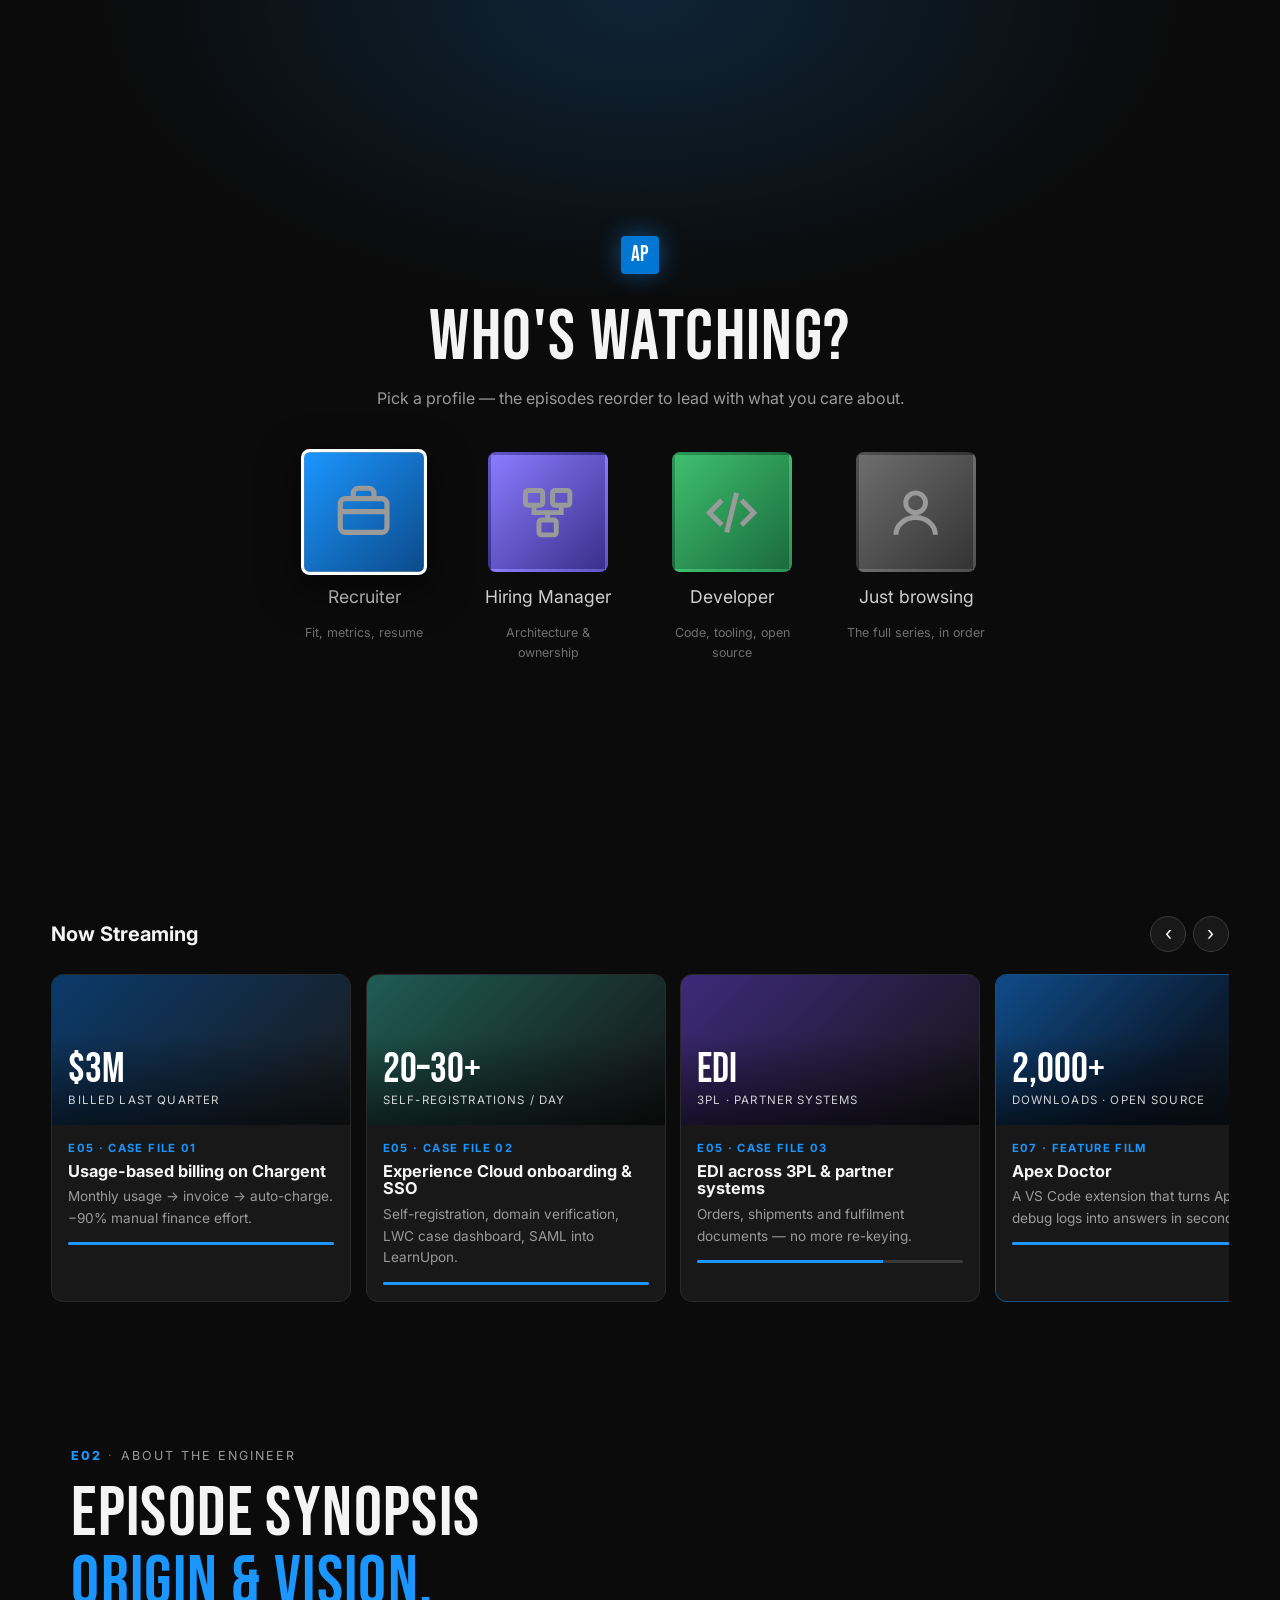
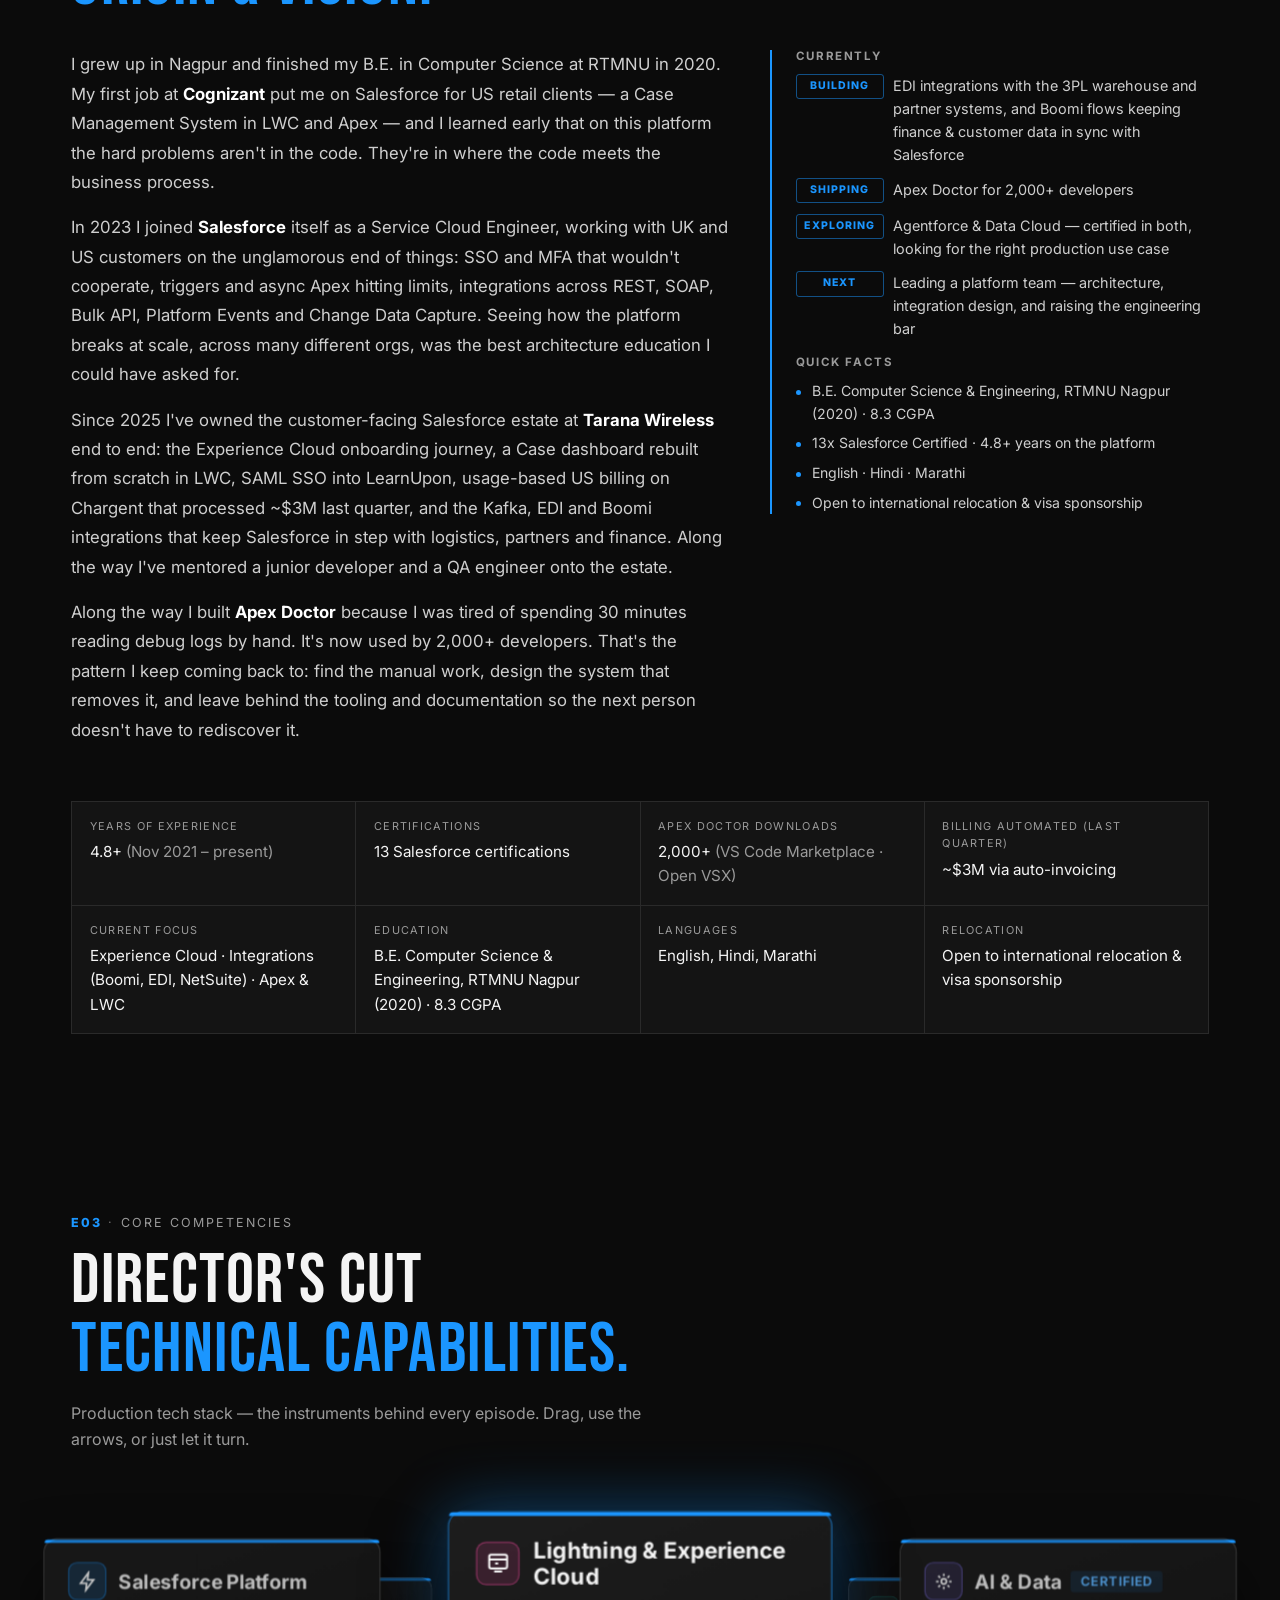
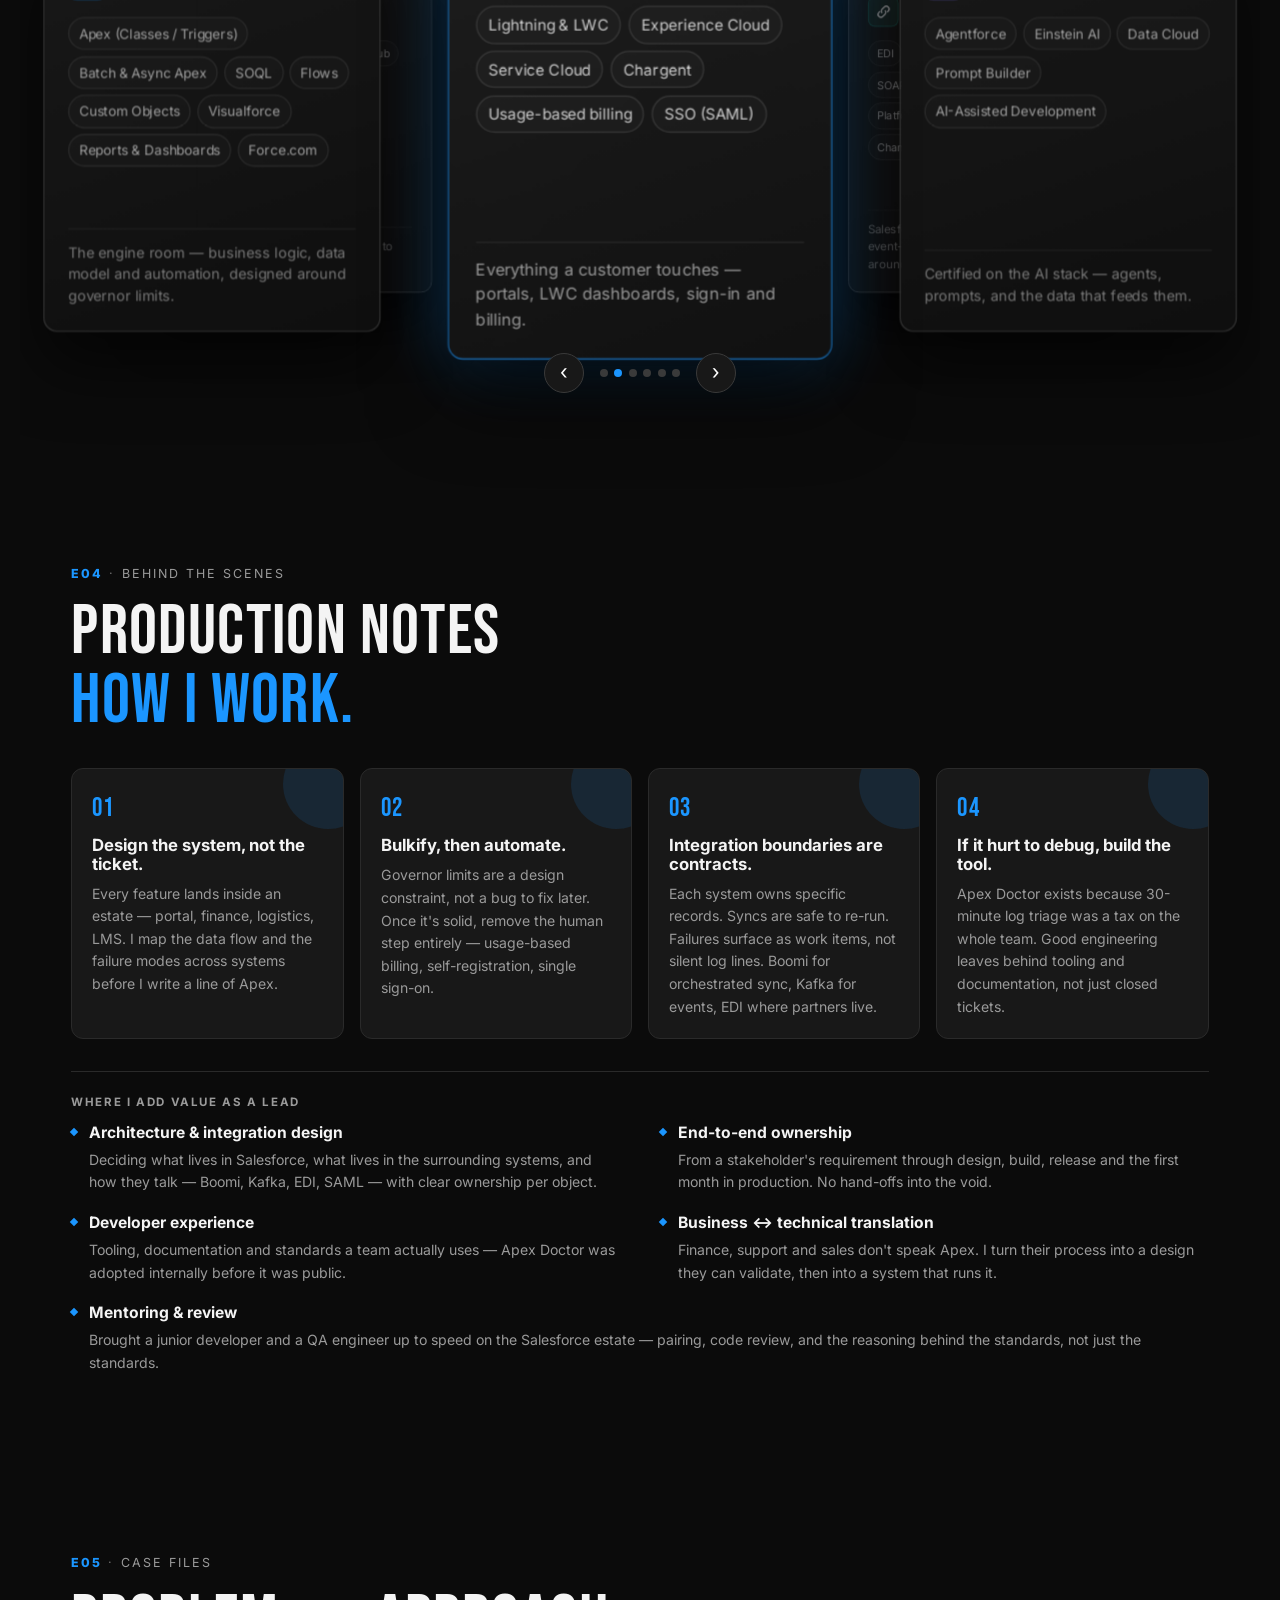
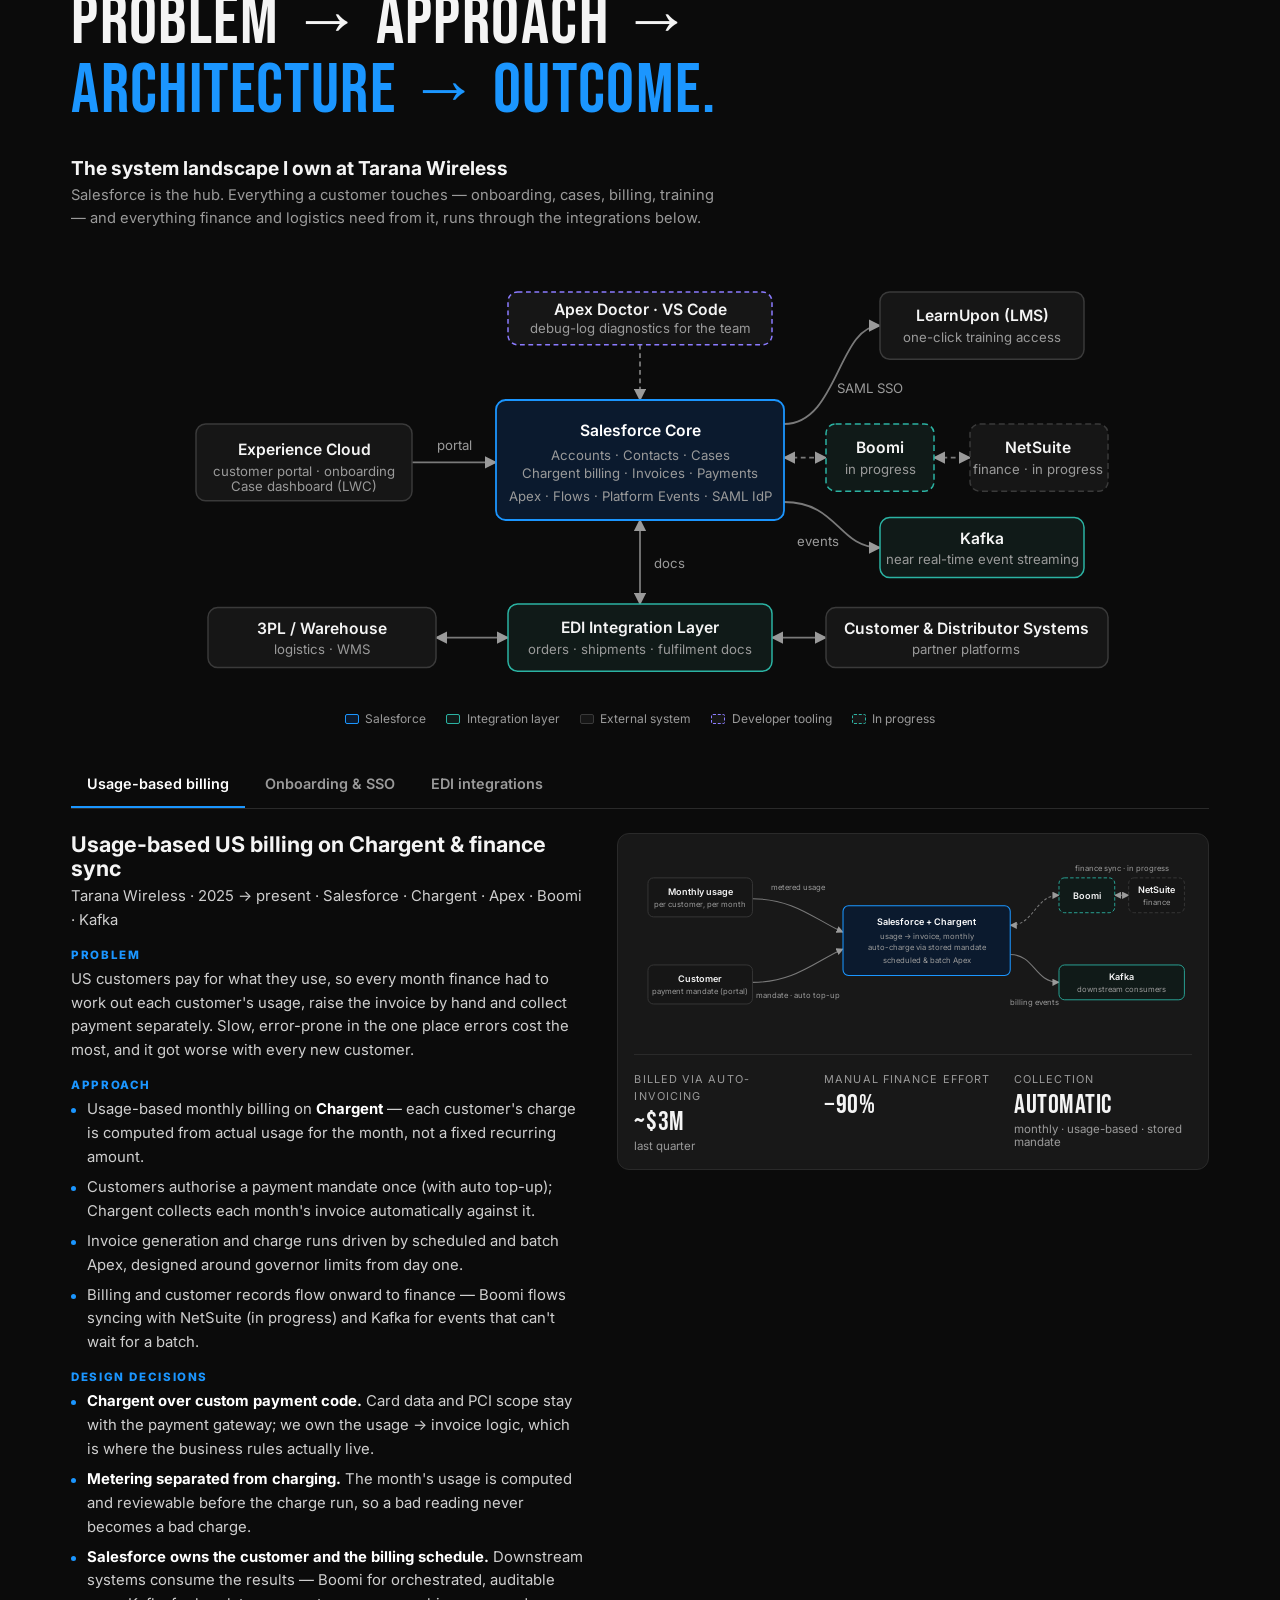
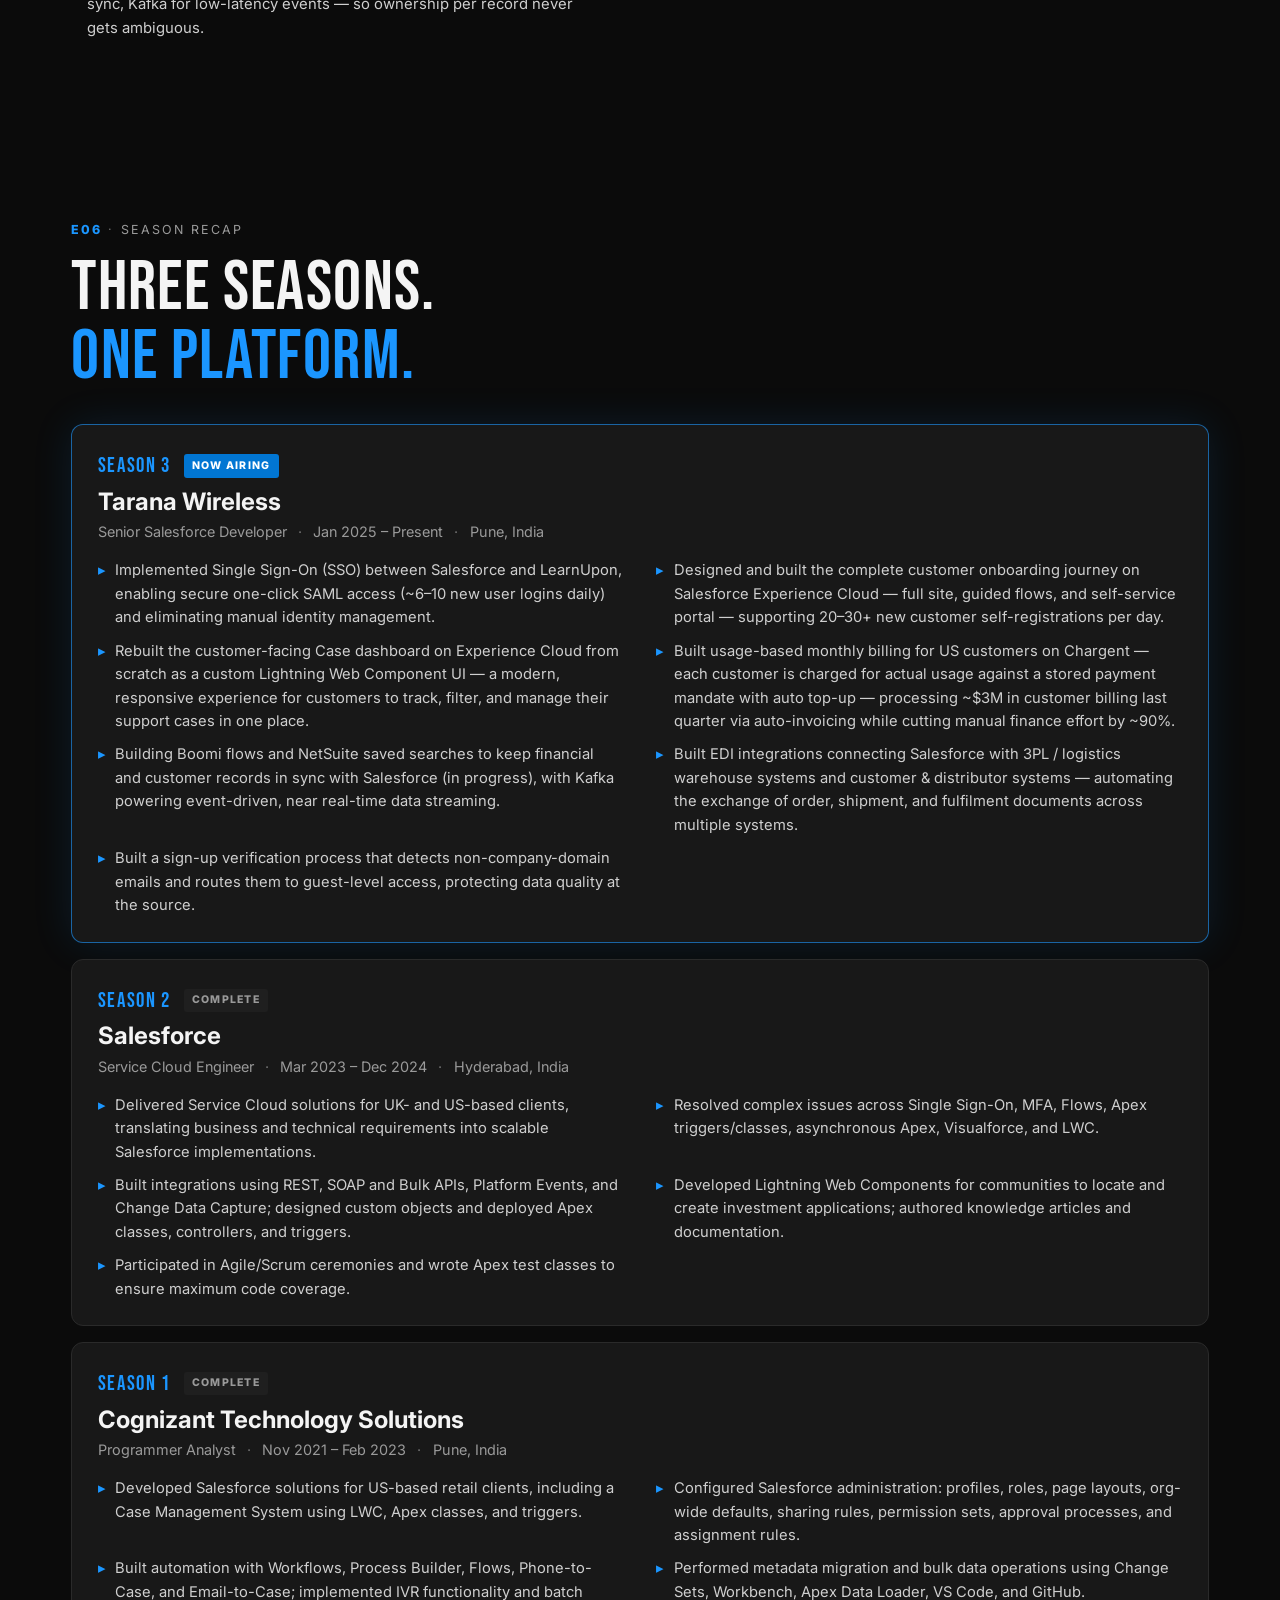
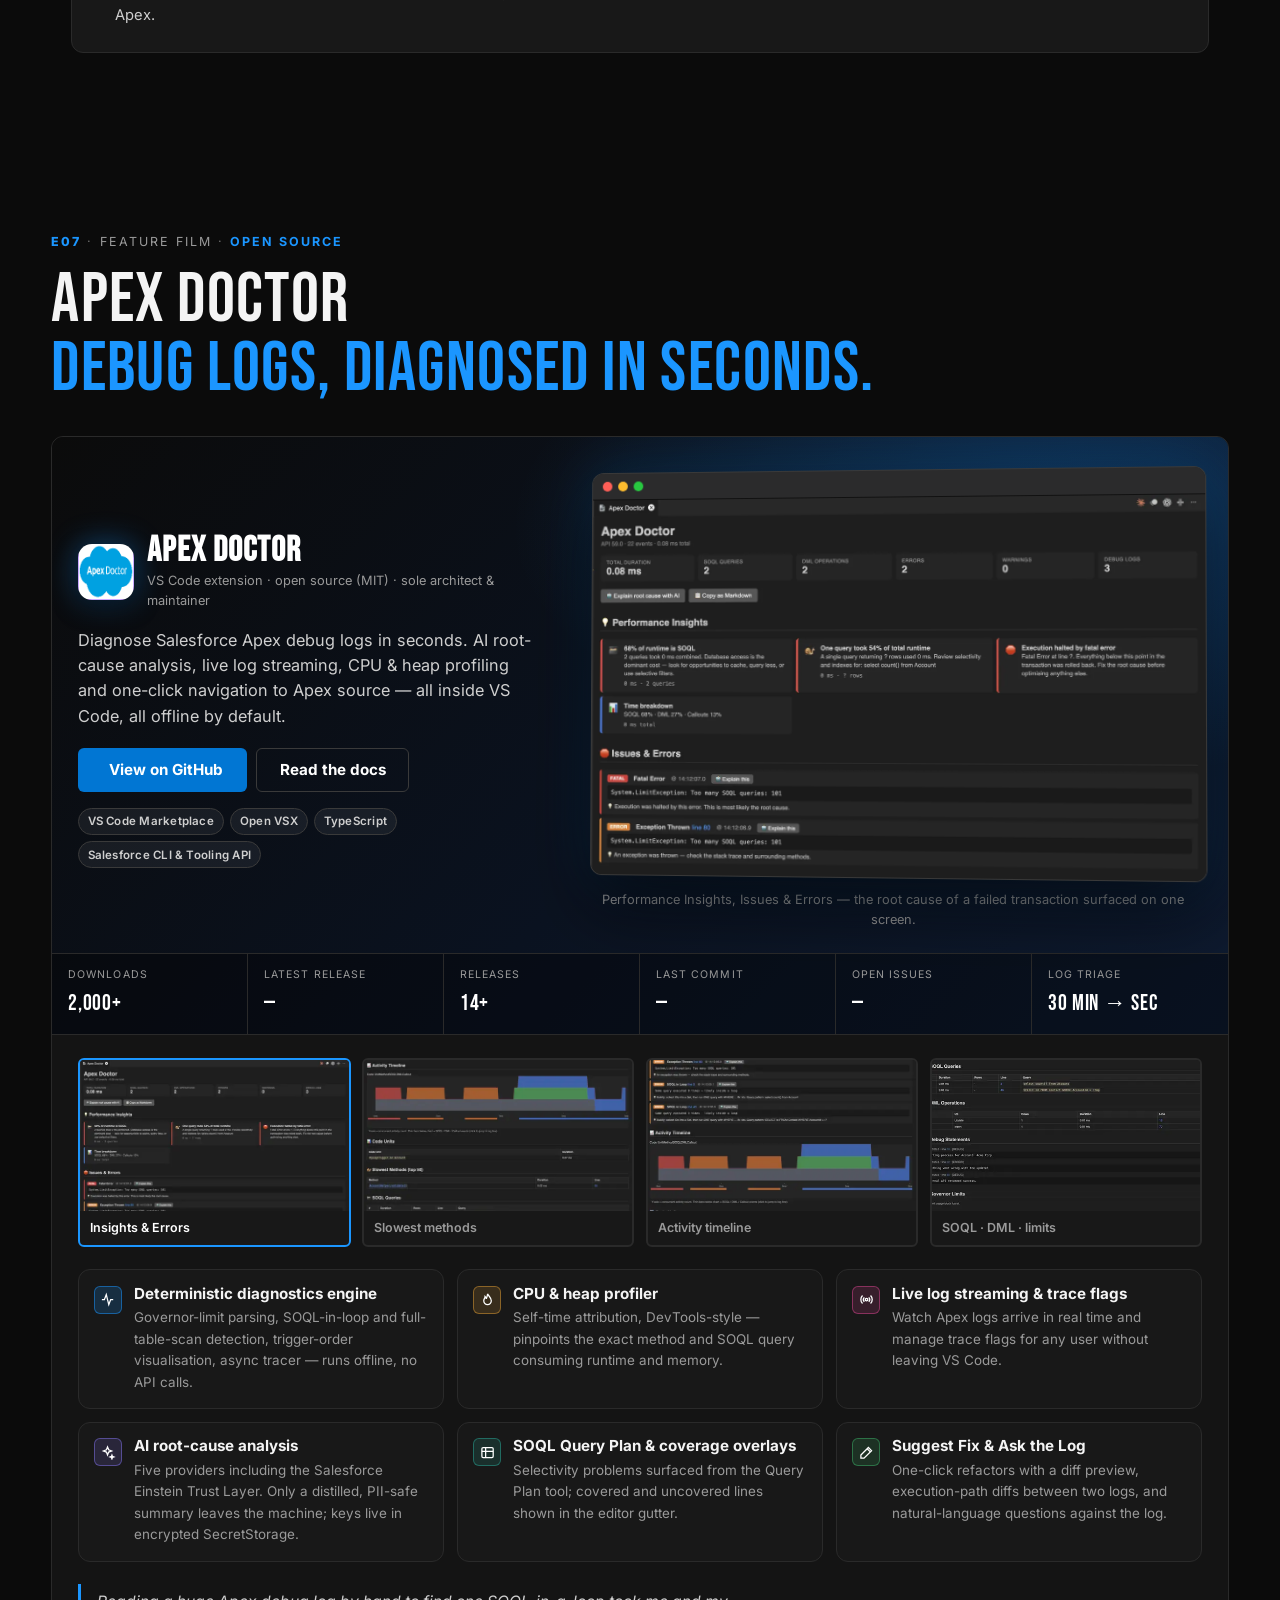
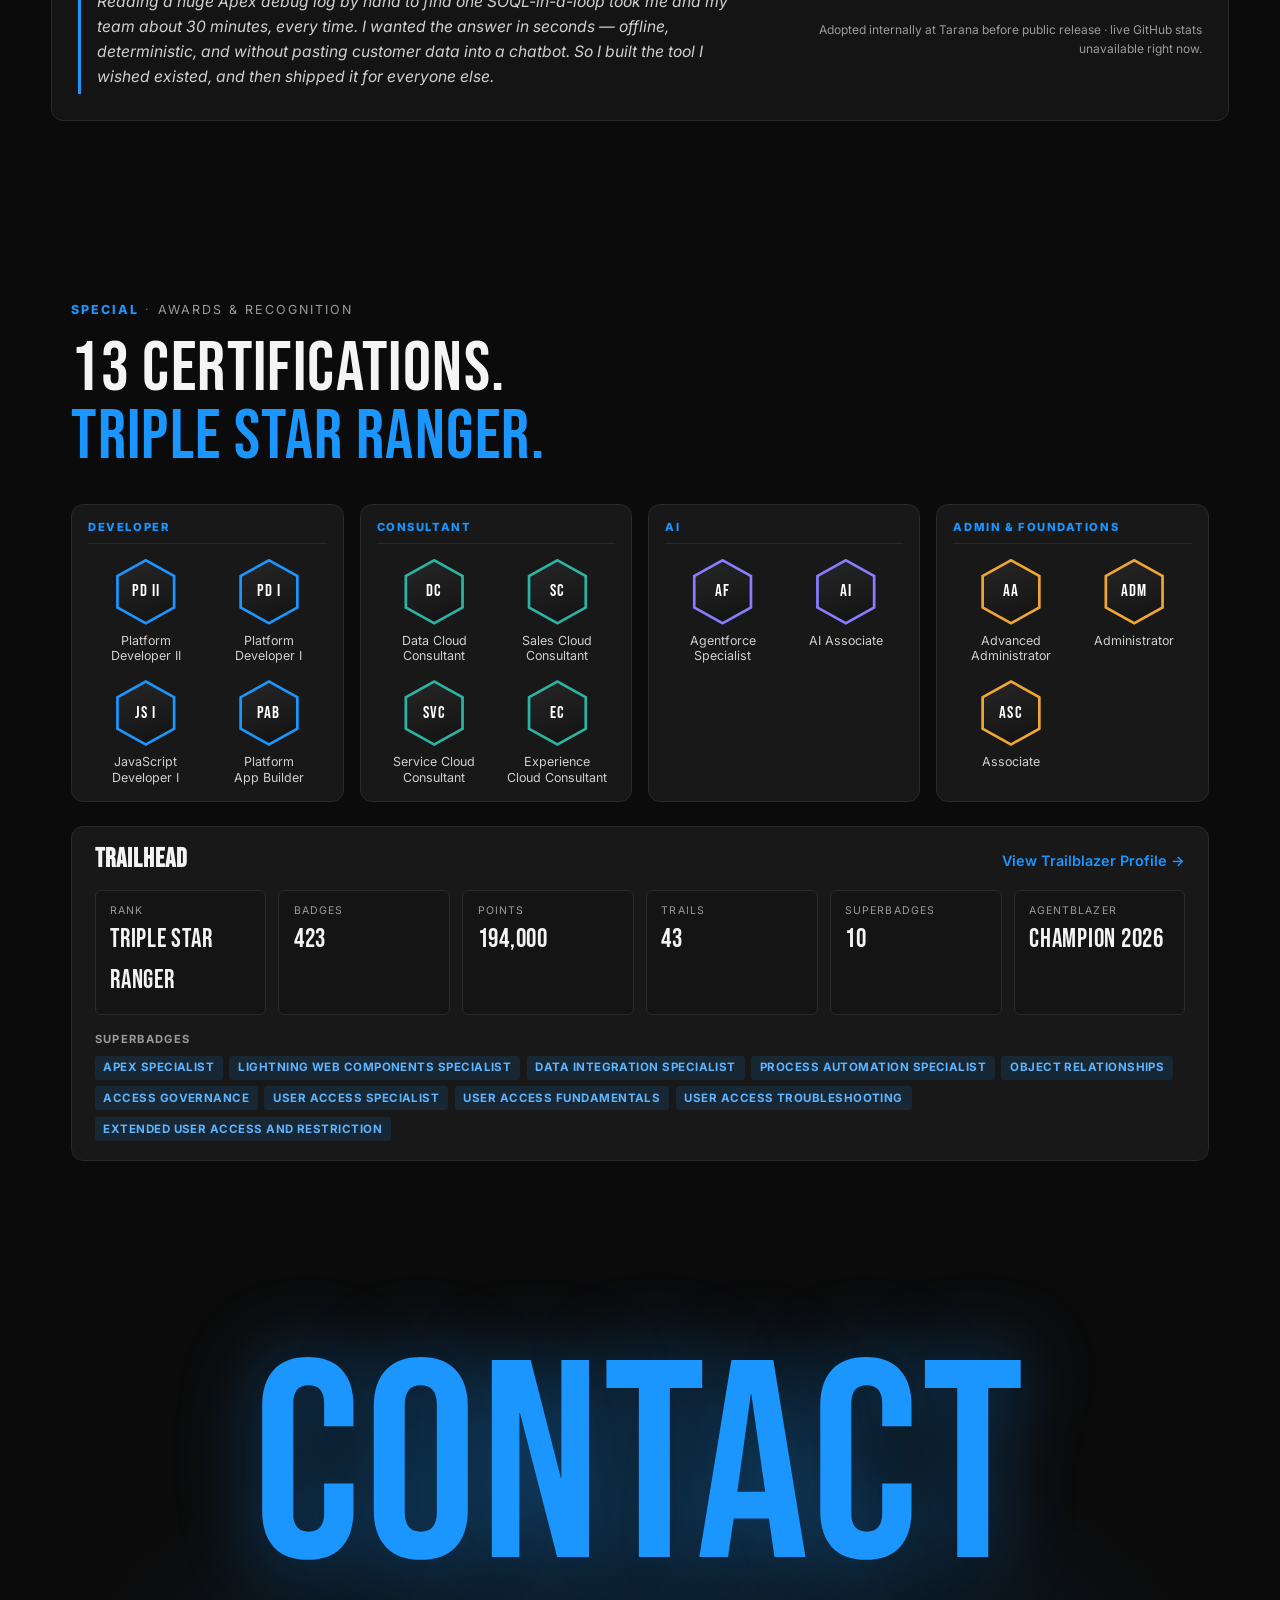
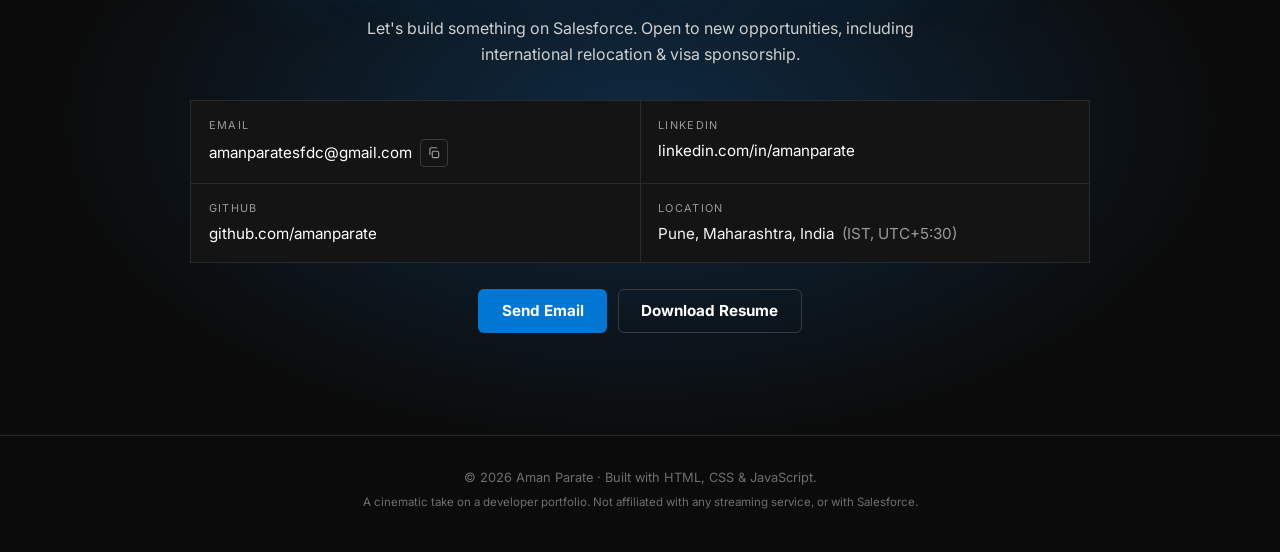
==== commit 3a57a7c6: "Switch accent colour to Salesforce blue" ====
--- a/index.html
+++ b/index.html
@@ -40,14 +40,14 @@
     <ul class="profile-list">
       <li>
         <button class="profile" type="button" data-profile="recruiter">
-          <span class="profile-avatar av-red" aria-hidden="true"><svg viewBox="0 0 24 24" fill="none" stroke="currentColor" stroke-width="2"><rect x="3" y="7" width="18" height="13" rx="2"/><path d="M8 7V5a2 2 0 0 1 2-2h4a2 2 0 0 1 2 2v2M3 12h18"/></svg></span>
+          <span class="profile-avatar av-accent" aria-hidden="true"><svg viewBox="0 0 24 24" fill="none" stroke="currentColor" stroke-width="2"><rect x="3" y="7" width="18" height="13" rx="2"/><path d="M8 7V5a2 2 0 0 1 2-2h4a2 2 0 0 1 2 2v2M3 12h18"/></svg></span>
           <span class="profile-name">Recruiter</span>
           <span class="profile-hint">Fit, metrics, resume</span>
         </button>
       </li>
       <li>
         <button class="profile" type="button" data-profile="manager">
-          <span class="profile-avatar av-blue" aria-hidden="true"><svg viewBox="0 0 24 24" fill="none" stroke="currentColor" stroke-width="2"><rect x="3" y="3" width="7" height="6" rx="1"/><rect x="14" y="3" width="7" height="6" rx="1"/><rect x="8.5" y="15" width="7" height="6" rx="1"/><path d="M6.5 9v3h11V9M12 12v3"/></svg></span>
+          <span class="profile-avatar av-violet" aria-hidden="true"><svg viewBox="0 0 24 24" fill="none" stroke="currentColor" stroke-width="2"><rect x="3" y="3" width="7" height="6" rx="1"/><rect x="14" y="3" width="7" height="6" rx="1"/><rect x="8.5" y="15" width="7" height="6" rx="1"/><path d="M6.5 9v3h11V9M12 12v3"/></svg></span>
           <span class="profile-name">Hiring Manager</span>
           <span class="profile-hint">Architecture &amp; ownership</span>
         </button>
@@ -83,7 +83,7 @@
     <a href="#contact">Contact</a>
   </nav>
   <div class="topbar-right">
-    <a class="btn btn-red btn-sm" href="assets/Aman_Parate_Resume.pdf" download data-toast="Resume downloaded. Thanks for watching.">Resume</a>
+    <a class="btn btn-accent btn-sm" href="assets/Aman_Parate_Resume.pdf" download data-toast="Resume downloaded. Thanks for watching.">Resume</a>
     <button class="profile-chip" id="switchProfile" type="button" title="Switch profile">
       <span class="profile-avatar av-grey" id="chipAvatar" aria-hidden="true"></span>
       <span id="chipName">Profile</span>
@@ -100,8 +100,8 @@
     <div class="hero-bg" aria-hidden="true"></div>
     <div class="hero-inner">
       <div class="hero-text">
-        <p class="ep-label reveal"><span class="ep-num">E01</span><span class="sep">·</span>PILOT<span class="sep">·</span><span class="tag-red">13× CERTIFIED</span><span class="sep">·</span>TRIPLE STAR RANGER</p>
-        <h1 class="show-title reveal">Aman <span class="red">Parate</span></h1>
+        <p class="ep-label reveal"><span class="ep-num">E01</span><span class="sep">·</span>PILOT<span class="sep">·</span><span class="tag-accent">13× CERTIFIED</span><span class="sep">·</span>TRIPLE STAR RANGER</p>
+        <h1 class="show-title reveal">Aman <span class="accent">Parate</span></h1>
         <p class="show-sub reveal">Senior Salesforce Developer</p>
         <ul class="genres reveal" aria-label="Focus areas"><li>Apex</li><li>LWC</li><li>Experience Cloud</li><li>Integrations</li><li>Agentforce</li></ul>
         <p class="hero-desc reveal">I design and own Salesforce systems end to end — from Experience Cloud portals to the billing, logistics and LMS integrations behind them.</p>
@@ -162,7 +162,7 @@
   <section class="episode" id="story" data-ep="story">
     <header class="ep-head reveal">
       <p class="ep-label"><span class="ep-num">E02</span><span class="sep">·</span>About the Engineer</p>
-      <h2 class="ep-title">Episode Synopsis<br /><span class="red">Origin &amp; Vision.</span></h2>
+      <h2 class="ep-title">Episode Synopsis<br /><span class="accent">Origin &amp; Vision.</span></h2>
     </header>
     <div class="ep-grid story-grid">
       <div class="story-text reveal">
@@ -228,7 +228,7 @@
   <section class="episode" id="skills" data-ep="skills">
     <header class="ep-head reveal">
       <p class="ep-label"><span class="ep-num">E03</span><span class="sep">·</span>Core Competencies</p>
-      <h2 class="ep-title">Director's Cut<br /><span class="red">Technical Capabilities.</span></h2>
+      <h2 class="ep-title">Director's Cut<br /><span class="accent">Technical Capabilities.</span></h2>
       <p class="ep-lead">Production tech stack — the instruments behind every episode. Drag, use the arrows, or just let it turn.</p>
     </header>
     <div class="carousel reveal" id="carousel">
@@ -320,7 +320,7 @@
   <section class="episode" id="how" data-ep="how">
     <header class="ep-head reveal">
       <p class="ep-label"><span class="ep-num">E04</span><span class="sep">·</span>Behind the Scenes</p>
-      <h2 class="ep-title">Production Notes<br /><span class="red">How I Work.</span></h2>
+      <h2 class="ep-title">Production Notes<br /><span class="accent">How I Work.</span></h2>
     </header>
     <div class="reveal">
 <div class="principles">
@@ -362,7 +362,7 @@
   <section class="episode" id="cases" data-ep="cases">
     <header class="ep-head reveal">
       <p class="ep-label"><span class="ep-num">E05</span><span class="sep">·</span>Case Files</p>
-      <h2 class="ep-title">Problem → Approach →<br /><span class="red">Architecture → Outcome.</span></h2>
+      <h2 class="ep-title">Problem → Approach →<br /><span class="accent">Architecture → Outcome.</span></h2>
     </header>
     <div class="reveal">
 <div class="landscape">
@@ -566,7 +566,7 @@
   <section class="episode" id="seasons" data-ep="seasons">
     <header class="ep-head reveal">
       <p class="ep-label"><span class="ep-num">E06</span><span class="sep">·</span>Season Recap</p>
-      <h2 class="ep-title">Three Seasons.<br /><span class="red">One Platform.</span></h2>
+      <h2 class="ep-title">Three Seasons.<br /><span class="accent">One Platform.</span></h2>
     </header>
     <div class="seasons">
       <article class="season is-airing reveal">
@@ -612,8 +612,8 @@
   <!-- ============ E07 · FEATURE FILM ============ -->
   <section class="episode episode-wide" id="feature" data-ep="feature">
     <header class="ep-head reveal">
-      <p class="ep-label"><span class="ep-num">E07</span><span class="sep">·</span>Feature Film<span class="sep">·</span><span class="tag-red">Open Source</span></p>
-      <h2 class="ep-title">Apex Doctor<br /><span class="red">Debug logs, diagnosed in seconds.</span></h2>
+      <p class="ep-label"><span class="ep-num">E07</span><span class="sep">·</span>Feature Film<span class="sep">·</span><span class="tag-accent">Open Source</span></p>
+      <h2 class="ep-title">Apex Doctor<br /><span class="accent">Debug logs, diagnosed in seconds.</span></h2>
     </header>
     <div class="feature-card reveal">
 <!-- Product showcase band -->
@@ -719,7 +719,7 @@
   <section class="episode" id="awards" data-ep="awards">
     <header class="ep-head reveal">
       <p class="ep-label"><span class="ep-num">Special</span><span class="sep">·</span>Awards &amp; Recognition</p>
-      <h2 class="ep-title">13 Certifications.<br /><span class="red">Triple Star Ranger.</span></h2>
+      <h2 class="ep-title">13 Certifications.<br /><span class="accent">Triple Star Ranger.</span></h2>
     </header>
     <div class="reveal">
 <div class="card-body cert-tracks" data-search-group="Certification">
@@ -761,7 +761,7 @@
     <div class="trail reveal" id="trailhead" hidden>
       <div class="trail-head">
         <h3>Trailhead</h3>
-        <a class="link-red" id="thProfileLink" href="#" target="_blank" rel="noopener">View Trailblazer Profile →</a>
+        <a class="link-accent" id="thProfileLink" href="#" target="_blank" rel="noopener">View Trailblazer Profile →</a>
       </div>
       <dl class="th-stats" id="thStats"></dl>
       <div id="thSuperbadges" class="th-superbadges"></div>
--- a/css/style.css
+++ b/css/style.css
@@ -15,10 +15,12 @@
   --muted: #9a9a9a;
   --muted-2: #6f6f6f;
 
-  --red: #d81f26;
-  --red-2: #b0141b;
-  --red-glow: rgba(216, 31, 38, 0.45);
-  --red-tint: rgba(216, 31, 38, 0.12);
+  /* accent — Salesforce-style blue */
+  --accent: #1b96ff;          /* highlights, headings, glows */
+  --accent-2: #0176d3;        /* buttons, solid fills */
+  --accent-3: #014486;        /* pressed / deep fills */
+  --accent-glow: rgba(27, 150, 255, 0.45);
+  --accent-tint: rgba(27, 150, 255, 0.12);
 
   --teal: #2bb3a3;
   --violet: #8b7bff;
@@ -59,19 +61,19 @@
 button { font: inherit; color: inherit; cursor: pointer; }
 img { max-width: 100%; display: block; }
 svg { display: inline-block; }
-.red { color: var(--red); }
+.accent { color: var(--accent); }
 .sep { color: var(--muted-2); margin: 0 0.5em; }
 .text-muted { color: var(--muted); font-weight: 400; }
-.skip-link { position: absolute; left: -999px; top: 0; background: var(--red); color: #fff; padding: 0.5rem 1rem; z-index: 5000; }
+.skip-link { position: absolute; left: -999px; top: 0; background: var(--accent-2); color: #fff; padding: 0.5rem 1rem; z-index: 5000; }
 .skip-link:focus { left: 0; }
 
 .brand-mark {
   display: inline-grid; place-items: center;
   width: 38px; height: 38px;
   font-family: var(--font-display); font-size: 1.35rem; letter-spacing: 0.04em;
-  color: #fff; background: var(--red);
+  color: #fff; background: var(--accent-2);
   border-radius: 4px;
-  box-shadow: 0 0 24px var(--red-glow);
+  box-shadow: 0 0 24px var(--accent-glow);
 }
 
 /* ---------- buttons ---------- */
@@ -89,16 +91,16 @@
 .btn-play:hover { background: #e6e6e6; }
 .btn-info { background: rgba(109,109,110,0.55); color: #fff; }
 .btn-info:hover { background: rgba(109,109,110,0.8); }
-.btn-red { background: var(--red); color: #fff; }
-.btn-red:hover { background: var(--red-2); box-shadow: 0 0 22px var(--red-glow); }
-.btn-brand { background: var(--red); color: #fff; }
-.btn-brand:hover { background: var(--red-2); box-shadow: 0 0 22px var(--red-glow); }
+.btn-accent { background: var(--accent-2); color: #fff; }
+.btn-accent:hover { background: var(--accent-3); box-shadow: 0 0 22px var(--accent-glow); }
+.btn-brand { background: var(--accent-2); color: #fff; }
+.btn-brand:hover { background: var(--accent-3); box-shadow: 0 0 22px var(--accent-glow); }
 .btn-outline-light, .btn-neutral { background: transparent; color: #fff; border-color: var(--line-2); }
 .btn-outline-light:hover, .btn-neutral:hover { border-color: #fff; }
 .btn-sm { height: 36px; padding: 0 1rem; font-size: 0.85rem; }
-.link-red { color: var(--red); font-weight: 600; font-size: 0.9rem; }
-.link-red:hover { text-decoration: underline; }
-.link-btn { background: none; border: none; color: var(--red); font-size: 0.875rem; font-weight: 600; margin-left: auto; padding: 0; }
+.link-accent { color: var(--accent); font-weight: 600; font-size: 0.9rem; }
+.link-accent:hover { text-decoration: underline; }
+.link-btn { background: none; border: none; color: var(--accent); font-size: 0.875rem; font-weight: 600; margin-left: auto; padding: 0; }
 .link-btn:hover { text-decoration: underline; }
 
 .badge {
@@ -107,8 +109,8 @@
   background: var(--panel-2); color: var(--text-2); vertical-align: middle;
 }
 .badge-success { background: rgba(63,191,111,0.15); color: #7fdc9f; }
-.badge-brand { background: var(--red-tint); color: #ff6b70; }
-.tag-red { color: var(--red); font-weight: 700; }
+.badge-brand { background: var(--accent-tint); color: #5eb4ff; }
+.tag-accent { color: var(--accent); font-weight: 700; }
 
 .pills { display: flex; flex-wrap: wrap; gap: 0.4rem; }
 .pill {
@@ -117,7 +119,7 @@
   font-size: 0.8rem; color: var(--text-2); background: rgba(255,255,255,0.02);
   transition: border-color 0.15s ease, color 0.15s ease;
 }
-.pill:hover { border-color: var(--red); color: #fff; }
+.pill:hover { border-color: var(--accent); color: #fff; }
 
 /* object icons (from content fragments) */
 .obj-icon {
@@ -127,17 +129,17 @@
 }
 .obj-icon svg { width: 58%; height: 58%; }
 .obj-icon-xs { width: 28px; height: 28px; border-radius: 6px; }
-.obj-icon-blue { background: rgba(216,31,38,0.18); border-color: rgba(216,31,38,0.5); }
+.obj-icon-blue { background: rgba(27,150,255,0.18); border-color: rgba(27,150,255,0.5); }
 .obj-icon-teal { background: rgba(43,179,163,0.15); border-color: rgba(43,179,163,0.45); }
 .obj-icon-purple { background: rgba(139,123,255,0.15); border-color: rgba(139,123,255,0.45); }
 .obj-icon-orange { background: rgba(240,166,55,0.15); border-color: rgba(240,166,55,0.45); }
 .obj-icon-green { background: rgba(63,191,111,0.15); border-color: rgba(63,191,111,0.45); }
-.obj-icon-pink { background: rgba(216,31,38,0.18); border-color: rgba(216,31,38,0.5); }
+.obj-icon-pink { background: rgba(236,72,153,0.15); border-color: rgba(236,72,153,0.45); }
 
 /* ---------- Who's watching? ---------- */
 .profiles {
   position: fixed; inset: 0; z-index: 4000;
-  background: radial-gradient(900px 500px at 50% 0%, rgba(216,31,38,0.18), transparent 60%), var(--bg);
+  background: radial-gradient(900px 500px at 50% 0%, rgba(27,150,255,0.18), transparent 60%), var(--bg);
   display: flex; align-items: center; justify-content: center;
   padding: 2rem 1rem;
   opacity: 1; transition: opacity 0.45s ease;
@@ -160,8 +162,8 @@
   transition: transform 0.2s ease, border-color 0.2s ease, box-shadow 0.2s ease;
 }
 .profile-avatar svg { width: 52%; height: 52%; }
-.av-red { background: linear-gradient(135deg, #e5484d, #8c1216); }
-.av-blue { background: linear-gradient(135deg, #3a7bd5, #1b3a75); }
+.av-accent { background: linear-gradient(135deg, #1b96ff, #0b4a8a); }
+.av-violet { background: linear-gradient(135deg, #8b7bff, #3b2f8a); }
 .av-green { background: linear-gradient(135deg, #3fbf6f, #1a6b3c); }
 .av-grey { background: linear-gradient(135deg, #6e6e6e, #333); }
 .profile:hover .profile-avatar, .profile:focus-visible .profile-avatar { border-color: #fff; transform: scale(1.05); box-shadow: 0 12px 40px rgba(0,0,0,0.6); }
@@ -184,7 +186,7 @@
 .topnav { display: flex; gap: 1.4rem; }
 .topnav a { font-size: 0.9rem; color: var(--text-2); position: relative; padding: 0.35rem 0; transition: color 0.15s ease; }
 .topnav a:hover, .topnav a.active { color: #fff; }
-.topnav a.active::after { content: ""; position: absolute; left: 0; right: 0; bottom: -2px; height: 2px; background: var(--red); }
+.topnav a.active::after { content: ""; position: absolute; left: 0; right: 0; bottom: -2px; height: 2px; background: var(--accent); }
 .topbar-right { margin-left: auto; display: flex; align-items: center; gap: 0.8rem; }
 .profile-chip {
   display: inline-flex; align-items: center; gap: 0.5rem;
@@ -206,7 +208,7 @@
   font-size: 0.78rem; letter-spacing: 0.16em; text-transform: uppercase; color: var(--muted);
   margin-bottom: 0.9rem;
 }
-.ep-label .ep-num { color: var(--red); font-weight: 800; }
+.ep-label .ep-num { color: var(--accent); font-weight: 800; }
 .ep-title {
   font-family: var(--font-display); font-weight: 400;
   font-size: clamp(2.4rem, 5.5vw, 4.4rem); letter-spacing: 0.02em; line-height: 0.98;
@@ -225,8 +227,8 @@
 .hero-bg {
   position: absolute; inset: 0; z-index: 0;
   background:
-    radial-gradient(1100px 600px at 80% 30%, rgba(216,31,38,0.22), transparent 60%),
-    radial-gradient(800px 500px at 10% 90%, rgba(216,31,38,0.10), transparent 60%),
+    radial-gradient(1100px 600px at 80% 30%, rgba(27,150,255,0.22), transparent 60%),
+    radial-gradient(800px 500px at 10% 90%, rgba(27,150,255,0.10), transparent 60%),
     linear-gradient(180deg, #0b0b0b 0%, #0e0e0e 60%, #0b0b0b 100%);
 }
 .hero-bg::after {
@@ -246,10 +248,10 @@
   margin: 0.4rem 0 0.6rem;
   text-shadow: 0 10px 50px rgba(0,0,0,0.6);
 }
-.show-title .red { text-shadow: 0 0 40px var(--red-glow); }
+.show-title .accent { text-shadow: 0 0 40px var(--accent-glow); }
 .show-sub { font-family: var(--font-display); font-size: clamp(1.4rem, 3vw, 2.2rem); letter-spacing: 0.14em; color: var(--text-2); }
 .genres { display: flex; flex-wrap: wrap; gap: 0.35rem 0; margin: 0.9rem 0 1.2rem; font-size: 0.9rem; color: var(--text-2); }
-.genres li::after { content: "•"; color: var(--red); margin: 0 0.6rem; }
+.genres li::after { content: "•"; color: var(--accent); margin: 0 0.6rem; }
 .genres li:last-child::after { content: ""; margin: 0; }
 .hero-desc { color: var(--text-2); font-size: 1.1rem; max-width: 56ch; margin-bottom: 1.6rem; }
 .hero-actions { display: flex; flex-wrap: wrap; gap: 0.8rem; margin-bottom: 1.4rem; }
@@ -258,8 +260,8 @@
 .poster { margin: 0; justify-self: end; width: min(100%, 340px); }
 .poster-frame {
   position: relative; aspect-ratio: 3 / 4; border-radius: var(--radius-lg); overflow: hidden;
-  background: linear-gradient(160deg, #2a0f11, #141414);
-  box-shadow: 0 30px 80px rgba(0,0,0,0.7), 0 0 60px var(--red-glow);
+  background: linear-gradient(160deg, #0b1a2e, #141414);
+  box-shadow: 0 30px 80px rgba(0,0,0,0.7), 0 0 60px var(--accent-glow);
   transform: perspective(1000px) rotateY(-6deg);
   transition: transform 0.5s ease;
 }
@@ -270,7 +272,7 @@
 .poster-frame img + .avatar-initials { display: none; }
 .poster-tag {
   position: absolute; left: 12px; top: 12px;
-  background: var(--red); color: #fff; font-size: 0.68rem; font-weight: 800; letter-spacing: 0.12em; text-transform: uppercase;
+  background: var(--accent-2); color: #fff; font-size: 0.68rem; font-weight: 800; letter-spacing: 0.12em; text-transform: uppercase;
   padding: 0.3rem 0.55rem; border-radius: 3px;
 }
 .poster figcaption { margin-top: 0.8rem; font-size: 0.85rem; color: var(--muted); text-align: right; }
@@ -309,32 +311,32 @@
 .ep-art > * { position: relative; z-index: 1; }
 .ep-big { font-family: var(--font-display); font-size: 2.6rem; line-height: 1; color: #fff; }
 .ep-small { font-size: 0.72rem; letter-spacing: 0.1em; text-transform: uppercase; color: rgba(255,255,255,0.8); }
-.art-billing { background: linear-gradient(135deg, #5a0e12, #1a1a1a); }
-.art-portal { background: linear-gradient(135deg, #1c3f6e, #141414); }
-.art-edi { background: linear-gradient(135deg, #1f5c54, #141414); }
-.art-apex { background: linear-gradient(135deg, #7a1216, #2a0f11 60%, #141414); }
+.art-billing { background: linear-gradient(135deg, #0b3a6b, #1a1a1a); }
+.art-portal { background: linear-gradient(135deg, #1f5c54, #141414); }
+.art-edi { background: linear-gradient(135deg, #3d2a7a, #141414); }
+.art-apex { background: linear-gradient(135deg, #0f4c8a, #0b1a2e 60%, #141414); }
 .art-story { background: linear-gradient(135deg, #4a3a10, #141414); }
-.art-awards { background: linear-gradient(135deg, #3d2a7a, #141414); }
+.art-awards { background: linear-gradient(135deg, #6b1a4a, #141414); }
 .ep-body { padding: 0.9rem 1rem 1rem; }
-.ep-meta { display: block; font-size: 0.7rem; letter-spacing: 0.12em; text-transform: uppercase; color: var(--red); font-weight: 700; margin-bottom: 0.3rem; }
+.ep-meta { display: block; font-size: 0.7rem; letter-spacing: 0.12em; text-transform: uppercase; color: var(--accent); font-weight: 700; margin-bottom: 0.3rem; }
 .ep-body h3 { font-size: 1.02rem; margin-bottom: 0.35rem; }
 .ep-body p { font-size: 0.85rem; color: var(--muted); min-height: 2.6em; }
 .ep-progress { display: block; height: 3px; background: var(--line-2); margin-top: 0.8rem; border-radius: 2px; position: relative; overflow: hidden; }
-.ep-progress::after { content: ""; position: absolute; left: 0; top: 0; bottom: 0; width: var(--p, 0%); background: var(--red); }
-.ep-card-feature { border-color: rgba(216,31,38,0.45); }
+.ep-progress::after { content: ""; position: absolute; left: 0; top: 0; bottom: 0; width: var(--p, 0%); background: var(--accent); }
+.ep-card-feature { border-color: rgba(27,150,255,0.45); }
 
 /* ---------- story ---------- */
 .ep-grid { display: grid; gap: 2.5rem; }
 .story-grid { grid-template-columns: 1.5fr 1fr; align-items: start; }
 .story-text p { color: var(--text-2); font-size: 1.05rem; line-height: 1.75; margin-bottom: 1rem; }
 .story-text strong { color: #fff; }
-.story-side { border-left: 2px solid var(--red); padding-left: 1.5rem; }
+.story-side { border-left: 2px solid var(--accent); padding-left: 1.5rem; }
 .now-list { display: flex; flex-direction: column; gap: 0.7rem; margin-bottom: 1rem; }
 .now-list li { display: grid; grid-template-columns: 5.5rem 1fr; gap: 0.6rem; font-size: 0.9rem; color: var(--text-2); }
-.now-label { font-size: 0.66rem; font-weight: 800; letter-spacing: 0.1em; text-transform: uppercase; color: var(--red); border: 1px solid rgba(216,31,38,0.5); border-radius: 3px; padding: 0.2rem 0.4rem; text-align: center; height: fit-content; }
+.now-label { font-size: 0.66rem; font-weight: 800; letter-spacing: 0.1em; text-transform: uppercase; color: var(--accent); border: 1px solid rgba(27,150,255,0.5); border-radius: 3px; padding: 0.2rem 0.4rem; text-align: center; height: fit-content; }
 .facts { display: flex; flex-direction: column; gap: 0.45rem; }
 .facts li { font-size: 0.88rem; color: var(--text-2); padding-left: 1rem; position: relative; }
-.facts li::before { content: ""; position: absolute; left: 0; top: 0.6rem; width: 5px; height: 5px; background: var(--red); border-radius: 50%; }
+.facts li::before { content: ""; position: absolute; left: 0; top: 0.6rem; width: 5px; height: 5px; background: var(--accent); border-radius: 50%; }
 .detail-grid { margin-top: 2.5rem; display: grid; grid-template-columns: repeat(4, minmax(0, 1fr)); gap: 1px; background: var(--line); border: 1px solid var(--line); }
 .detail-grid .field { background: var(--bg-2); padding: 1rem 1.1rem; }
 .field-label { font-size: 0.68rem; letter-spacing: 0.12em; text-transform: uppercase; color: var(--muted); margin-bottom: 0.3rem; }
@@ -363,8 +365,8 @@
   content: ""; position: absolute; inset: 0; border-radius: inherit; pointer-events: none;
   background: rgba(11,11,11, var(--dim, 0)); transition: background 0.75s ease;
 }
-.car-card.is-front { border-color: rgba(216,31,38,0.6); box-shadow: 0 30px 60px rgba(0,0,0,0.7), 0 0 50px var(--red-glow); }
-.car-card::before { content: ""; position: absolute; left: 0; right: 0; top: 0; height: 3px; background: var(--red); border-radius: 12px 12px 0 0; }
+.car-card.is-front { border-color: rgba(27,150,255,0.6); box-shadow: 0 30px 60px rgba(0,0,0,0.7), 0 0 50px var(--accent-glow); }
+.car-card::before { content: ""; position: absolute; left: 0; right: 0; top: 0; height: 3px; background: var(--accent); border-radius: 12px 12px 0 0; }
 .car-head { display: flex; align-items: center; gap: 0.7rem; }
 .car-card h3 { font-size: 1.1rem; display: flex; align-items: center; gap: 0.5rem; flex-wrap: wrap; }
 .car-card .pills { gap: 0.35rem; }
@@ -375,19 +377,19 @@
 .carousel-nav button:hover { border-color: #fff; }
 .carousel-dots { display: inline-flex; gap: 0.4rem; }
 .carousel-dots span { width: 8px; height: 8px; border-radius: 50%; background: var(--line-2); }
-.carousel-dots span.is-active { background: var(--red); }
+.carousel-dots span.is-active { background: var(--accent); }
 
 /* ---------- how I work ---------- */
 .principles { display: grid; grid-template-columns: repeat(4, minmax(0, 1fr)); gap: 1rem; margin-bottom: 2rem; }
 .principle { background: var(--panel); border: 1px solid var(--line); border-radius: var(--radius-lg); padding: 1.25rem; position: relative; overflow: hidden; }
-.principle::after { content: ""; position: absolute; right: -30px; top: -30px; width: 90px; height: 90px; border-radius: 50%; background: var(--red-tint); }
-.principle-num { font-family: var(--font-display); font-size: 1.6rem; color: var(--red); letter-spacing: 0.05em; }
+.principle::after { content: ""; position: absolute; right: -30px; top: -30px; width: 90px; height: 90px; border-radius: 50%; background: var(--accent-tint); }
+.principle-num { font-family: var(--font-display); font-size: 1.6rem; color: var(--accent); letter-spacing: 0.05em; }
 .principle h3 { font-size: 1.05rem; margin: 0.4rem 0 0.6rem; }
 .principle p { font-size: 0.88rem; color: var(--muted); }
 .lead-value { border-top: 1px solid var(--line); padding-top: 1.5rem; }
 .value-grid { display: grid; grid-template-columns: repeat(2, minmax(0, 1fr)); gap: 1rem 2.5rem; }
 .value-grid li { display: flex; flex-direction: column; gap: 0.25rem; padding-left: 1.1rem; position: relative; }
-.value-grid li::before { content: ""; position: absolute; left: 0; top: 0.55rem; width: 6px; height: 6px; background: var(--red); transform: rotate(45deg); }
+.value-grid li::before { content: ""; position: absolute; left: 0; top: 0.55rem; width: 6px; height: 6px; background: var(--accent); transform: rotate(45deg); }
 .value-grid li:last-child:nth-child(odd) { grid-column: 1 / -1; }
 .value-grid strong { font-size: 0.98rem; }
 .value-grid span { font-size: 0.88rem; color: var(--muted); }
@@ -402,7 +404,7 @@
 .dg-node rect { fill: #161616; stroke: var(--line-2); stroke-width: 1.25; }
 .dg-node text { fill: var(--text); font-size: 13px; font-weight: 600; }
 .dg-node .dg-sub { fill: var(--muted); font-size: 11px; font-weight: 400; }
-.dg-sf rect { fill: #2a0f11; stroke: var(--red); stroke-width: 1.5; }
+.dg-sf rect { fill: #0b1a2e; stroke: var(--accent); stroke-width: 1.5; }
 .dg-sf text { fill: #fff; }
 .dg-mid rect { fill: #101a18; stroke: var(--teal); }
 .dg-ext rect { fill: #161616; stroke: var(--line-2); }
@@ -414,7 +416,7 @@
 .dg-legend { display: flex; flex-wrap: wrap; gap: 0.5rem 1.25rem; margin-top: 0.6rem; font-size: 0.75rem; color: var(--muted); justify-content: center; }
 .dg-legend li { display: inline-flex; align-items: center; gap: 0.4rem; }
 .dg-swatch { width: 14px; height: 10px; border-radius: 2px; border: 1.5px solid var(--line-2); background: #161616; }
-.dg-swatch-sf { background: #2a0f11; border-color: var(--red); }
+.dg-swatch-sf { background: #0b1a2e; border-color: var(--accent); }
 .dg-swatch-mid { background: #101a18; border-color: var(--teal); }
 .dg-swatch-tool { border-color: var(--violet); border-style: dashed; }
 .dg-swatch-wip { border-style: dashed; border-color: var(--teal); }
@@ -423,16 +425,16 @@
 .tabs { display: flex; gap: 0.25rem; border-bottom: 1px solid var(--line); margin-bottom: 1.5rem; overflow-x: auto; }
 .tab { background: none; border: none; padding: 0.7rem 1rem; font-size: 0.9rem; font-weight: 600; color: var(--muted); border-bottom: 3px solid transparent; margin-bottom: -1px; white-space: nowrap; }
 .tab:hover { color: #fff; }
-.tab.is-active { color: #fff; border-bottom-color: var(--red); }
+.tab.is-active { color: #fff; border-bottom-color: var(--accent); }
 .tab-panel[hidden] { display: none; }
 .cs { display: grid; grid-template-columns: 1fr 1.15fr; gap: 2rem; align-items: start; }
 .cs-title { font-size: 1.35rem; }
 .cs-meta { font-size: 0.8rem; color: var(--muted); margin: 0.3rem 0 1rem; }
-.cs-text h4 { font-size: 0.72rem; letter-spacing: 0.14em; text-transform: uppercase; color: var(--red); margin: 1rem 0 0.4rem; font-weight: 800; }
+.cs-text h4 { font-size: 0.72rem; letter-spacing: 0.14em; text-transform: uppercase; color: var(--accent); margin: 1rem 0 0.4rem; font-weight: 800; }
 .cs-text p, .cs-text li { font-size: 0.93rem; color: var(--text-2); }
 .cs-text ul { display: flex; flex-direction: column; gap: 0.4rem; }
 .cs-text li { padding-left: 1rem; position: relative; }
-.cs-text li::before { content: ""; position: absolute; left: 0; top: 0.62rem; width: 5px; height: 5px; border-radius: 50%; background: var(--red); }
+.cs-text li::before { content: ""; position: absolute; left: 0; top: 0.62rem; width: 5px; height: 5px; border-radius: 50%; background: var(--accent); }
 .cs-text li strong { color: #fff; }
 .cs-visual { background: var(--panel); border: 1px solid var(--line); border-radius: var(--radius-lg); padding: 1rem; }
 .outcomes { display: grid; grid-template-columns: repeat(3, 1fr); gap: 0.75rem; margin-top: 1rem; padding-top: 1rem; border-top: 1px solid var(--line); }
@@ -443,29 +445,29 @@
 /* ---------- seasons ---------- */
 .seasons { display: grid; gap: 1rem; }
 .season { background: var(--panel); border: 1px solid var(--line); border-radius: var(--radius-lg); padding: 1.5rem 1.6rem; position: relative; }
-.season.is-airing { border-color: rgba(216,31,38,0.6); box-shadow: 0 0 40px rgba(216,31,38,0.12); }
+.season.is-airing { border-color: rgba(27,150,255,0.6); box-shadow: 0 0 40px rgba(27,150,255,0.12); }
 .season-head { display: flex; align-items: center; gap: 0.8rem; margin-bottom: 0.4rem; }
-.season-num { font-family: var(--font-display); font-size: 1.3rem; letter-spacing: 0.08em; color: var(--red); }
-.season-badge { font-size: 0.66rem; letter-spacing: 0.12em; text-transform: uppercase; font-weight: 800; padding: 0.2rem 0.5rem; border-radius: 3px; background: var(--red); color: #fff; }
+.season-num { font-family: var(--font-display); font-size: 1.3rem; letter-spacing: 0.08em; color: var(--accent); }
+.season-badge { font-size: 0.66rem; letter-spacing: 0.12em; text-transform: uppercase; font-weight: 800; padding: 0.2rem 0.5rem; border-radius: 3px; background: var(--accent-2); color: #fff; }
 .season-badge-muted { background: var(--panel-2); color: var(--muted); }
 .season-title { font-size: 1.5rem; }
 .season-meta { color: var(--muted); font-size: 0.9rem; margin: 0.3rem 0 1rem; }
 .season-eps { display: grid; grid-template-columns: repeat(2, minmax(0, 1fr)); gap: 0.6rem 2rem; }
 .season-eps li { font-size: 0.92rem; color: var(--text-2); padding-left: 1.1rem; position: relative; }
-.season-eps li::before { content: "▸"; position: absolute; left: 0; color: var(--red); }
+.season-eps li::before { content: "▸"; position: absolute; left: 0; color: var(--accent); }
 
 /* ---------- feature film (Apex Doctor) ---------- */
 .feature-card { border: 1px solid var(--line); border-radius: var(--radius-lg); overflow: hidden; background: var(--bg-2); }
 .showcase {
-  background: radial-gradient(900px 420px at 85% 15%, rgba(216,31,38,0.28), transparent 60%), linear-gradient(135deg, #0b0b0b 0%, #1a0a0b 55%, #241012 100%);
+  background: radial-gradient(900px 420px at 85% 15%, rgba(27,150,255,0.28), transparent 60%), linear-gradient(135deg, #0b0b0b 0%, #0a1220 55%, #0d1a30 100%);
   color: #f4f4f4; border-bottom: 1px solid var(--line);
 }
 .showcase-hero { display: grid; grid-template-columns: 1fr 1.3fr; gap: 2rem; align-items: center; padding: 2rem 1.6rem 1.4rem; }
 .app-badge { display: flex; align-items: center; gap: 0.8rem; margin-bottom: 1rem; }
 .app-icon {
   width: 56px; height: 56px; border-radius: 14px; flex: 0 0 auto; overflow: hidden;
-  background: linear-gradient(135deg, var(--red), #7a1216); display: grid; place-items: center;
-  box-shadow: 0 8px 22px rgba(0,0,0,0.5), 0 0 30px var(--red-glow);
+  background: linear-gradient(135deg, var(--accent-2), #0f4c8a); display: grid; place-items: center;
+  box-shadow: 0 8px 22px rgba(0,0,0,0.5), 0 0 30px var(--accent-glow);
 }
 .app-icon svg { width: 34px; height: 34px; }
 .app-icon img { width: 100%; height: 100%; object-fit: contain; display: block; }
@@ -481,11 +483,11 @@
 .shot-frame {
   display: block; width: 100%; padding: 0; border: 1px solid rgba(255,255,255,0.12); border-radius: 12px;
   background: #1e1e1e; overflow: hidden; cursor: zoom-in; position: relative;
-  box-shadow: 0 30px 70px rgba(0,0,0,0.65), 0 0 60px rgba(216,31,38,0.18);
+  box-shadow: 0 30px 70px rgba(0,0,0,0.65), 0 0 60px rgba(27,150,255,0.18);
   transform: perspective(1200px) rotateY(-4deg) rotateX(1deg);
   transition: transform 0.35s ease, box-shadow 0.35s ease;
 }
-.shot-frame:hover, .shot-frame:focus-visible { transform: none; outline: none; box-shadow: 0 30px 70px rgba(0,0,0,0.7), 0 0 80px rgba(216,31,38,0.28); }
+.shot-frame:hover, .shot-frame:focus-visible { transform: none; outline: none; box-shadow: 0 30px 70px rgba(0,0,0,0.7), 0 0 80px rgba(27,150,255,0.28); }
 .shot-bar { display: flex; gap: 6px; padding: 8px 10px; background: #2b2b2c; border-bottom: 1px solid #111; }
 .shot-bar span { width: 10px; height: 10px; border-radius: 50%; background: #ff5f57; display: inline-block; }
 .shot-bar span:nth-child(2) { background: #febc2e; } .shot-bar span:nth-child(3) { background: #28c840; }
@@ -505,14 +507,14 @@
 .thumb img { width: 100%; height: auto; aspect-ratio: 16/9; object-fit: cover; object-position: top; display: block; }
 .thumb span { padding: 0.45rem 0.65rem; font-size: 0.78rem; font-weight: 600; color: var(--muted); }
 .thumb:hover { border-color: var(--line-2); transform: translateY(-2px); }
-.thumb.is-active { border-color: var(--red); }
+.thumb.is-active { border-color: var(--accent); }
 .thumb.is-active span { color: #fff; }
 .feature-grid { display: grid; grid-template-columns: repeat(3, minmax(0, 1fr)); gap: 0.8rem; margin: 1.4rem 0; }
 .feature { display: flex; gap: 0.75rem; align-items: flex-start; border: 1px solid var(--line); border-radius: var(--radius-lg); background: var(--panel); padding: 0.95rem; }
 .feature h4 { font-size: 0.95rem; margin-bottom: 0.3rem; }
 .feature p { font-size: 0.84rem; color: var(--muted); }
 .project-foot { display: grid; grid-template-columns: 1.6fr 1fr; gap: 1.5rem; align-items: center; }
-.quote { font-size: 0.98rem; color: var(--text-2); font-style: italic; border-left: 3px solid var(--red); padding: 0.3rem 0 0.3rem 1rem; margin: 0; }
+.quote { font-size: 0.98rem; color: var(--text-2); font-style: italic; border-left: 3px solid var(--accent); padding: 0.3rem 0 0.3rem 1rem; margin: 0; }
 .live-note { font-size: 0.75rem; color: var(--muted); text-align: right; }
 
 /* lightbox */
@@ -526,14 +528,14 @@
 /* ---------- awards ---------- */
 .cert-tracks { display: grid; grid-template-columns: repeat(4, minmax(0, 1fr)); gap: 1rem; }
 .cert-track { background: var(--panel); border: 1px solid var(--line); border-radius: var(--radius-lg); padding: 1rem; }
-.cert-track-title { font-size: 0.7rem; letter-spacing: 0.14em; text-transform: uppercase; color: var(--red); font-weight: 800; margin-bottom: 0.9rem; padding-bottom: 0.6rem; border-bottom: 1px solid var(--line); }
+.cert-track-title { font-size: 0.7rem; letter-spacing: 0.14em; text-transform: uppercase; color: var(--accent); font-weight: 800; margin-bottom: 0.9rem; padding-bottom: 0.6rem; border-bottom: 1px solid var(--line); }
 .cert-list { display: grid; grid-template-columns: 1fr 1fr; gap: 1rem 0.5rem; }
 .cert { display: flex; flex-direction: column; align-items: center; text-align: center; gap: 0.5rem; }
 .cert-name { font-size: 0.78rem; line-height: 1.25; color: var(--text-2); text-wrap: balance; }
 .hex {
   --hex-shape: polygon(50% 0, 95% 25%, 95% 75%, 50% 100%, 5% 75%, 5% 25%);
   position: relative; width: 66px; height: 66px; display: grid; place-items: center; isolation: isolate;
-  clip-path: var(--hex-shape); background: var(--red);
+  clip-path: var(--hex-shape); background: var(--accent);
   color: #fff; font-family: var(--font-display); font-size: 1.05rem; letter-spacing: 0.06em;
   transition: transform 0.15s ease;
 }
@@ -553,19 +555,19 @@
 
 /* ---------- contact ---------- */
 .contact { position: relative; padding: clamp(4rem, 8vw, 7rem) clamp(1rem, 4vw, 3.5rem); text-align: center; overflow: hidden; }
-.contact::before { content: ""; position: absolute; inset: 0; background: radial-gradient(900px 500px at 50% 60%, rgba(216,31,38,0.22), transparent 65%); z-index: 0; }
+.contact::before { content: ""; position: absolute; inset: 0; background: radial-gradient(900px 500px at 50% 60%, rgba(27,150,255,0.22), transparent 65%); z-index: 0; }
 .contact > * { position: relative; z-index: 1; }
 .giant {
-  font-family: var(--font-display); font-weight: 400; color: var(--red);
+  font-family: var(--font-display); font-weight: 400; color: var(--accent);
   font-size: clamp(5rem, 22vw, 18rem); line-height: 0.85; letter-spacing: 0.01em;
-  text-shadow: 0 0 80px var(--red-glow);
+  text-shadow: 0 0 80px var(--accent-glow);
 }
 .contact-lead { color: var(--text-2); max-width: 60ch; margin: 1.5rem auto 2rem; }
 .contact-body { max-width: 900px; margin: 0 auto; }
 .contact-body .detail-grid { margin-top: 0; grid-template-columns: repeat(2, minmax(0, 1fr)); text-align: left; }
 .contact-grid .field-value { display: flex; align-items: center; gap: 0.5rem; flex-wrap: wrap; }
 .contact-grid a { color: #fff; }
-.contact-grid a:hover { color: var(--red); }
+.contact-grid a:hover { color: var(--accent); }
 .copy-btn { width: 28px; height: 28px; border-radius: 4px; border: 1px solid var(--line-2); background: transparent; color: var(--muted); display: inline-grid; place-items: center; }
 .copy-btn svg { width: 14px; height: 14px; }
 .copy-btn:hover { color: #fff; border-color: #fff; }
@@ -579,7 +581,7 @@
 .toast-region { position: fixed; bottom: 1.5rem; left: 50%; transform: translateX(-50%); display: flex; flex-direction: column; gap: 0.5rem; z-index: 3500; pointer-events: none; width: min(92vw, 520px); }
 .toast { display: flex; align-items: center; gap: 0.7rem; background: #fff; color: #000; padding: 0.8rem 1rem; border-radius: var(--radius); font-size: 0.9rem; font-weight: 600; box-shadow: 0 10px 40px rgba(0,0,0,0.6); animation: toast-in 0.25s ease both; }
 .toast.is-leaving { animation: toast-out 0.25s ease both; }
-.toast svg { width: 18px; height: 18px; color: var(--red); }
+.toast svg { width: 18px; height: 18px; color: var(--accent); }
 @keyframes toast-in { from { opacity: 0; transform: translateY(8px); } to { opacity: 1; transform: none; } }
 @keyframes toast-out { from { opacity: 1; } to { opacity: 0; transform: translateY(8px); } }
 
@@ -587,7 +589,7 @@
 .reveal { opacity: 0; transform: translateY(22px); transition: opacity 0.7s ease, transform 0.7s ease; }
 .reveal.in-view { opacity: 1; transform: none; }
 .flash { animation: flash 1.2s ease; }
-@keyframes flash { 0% { box-shadow: 0 0 0 3px var(--red); } 100% { box-shadow: 0 0 0 0 transparent; } }
+@keyframes flash { 0% { box-shadow: 0 0 0 3px var(--accent); } 100% { box-shadow: 0 0 0 0 transparent; } }
 
 /* ---------- responsive ---------- */
 @media (max-width: 1100px) {
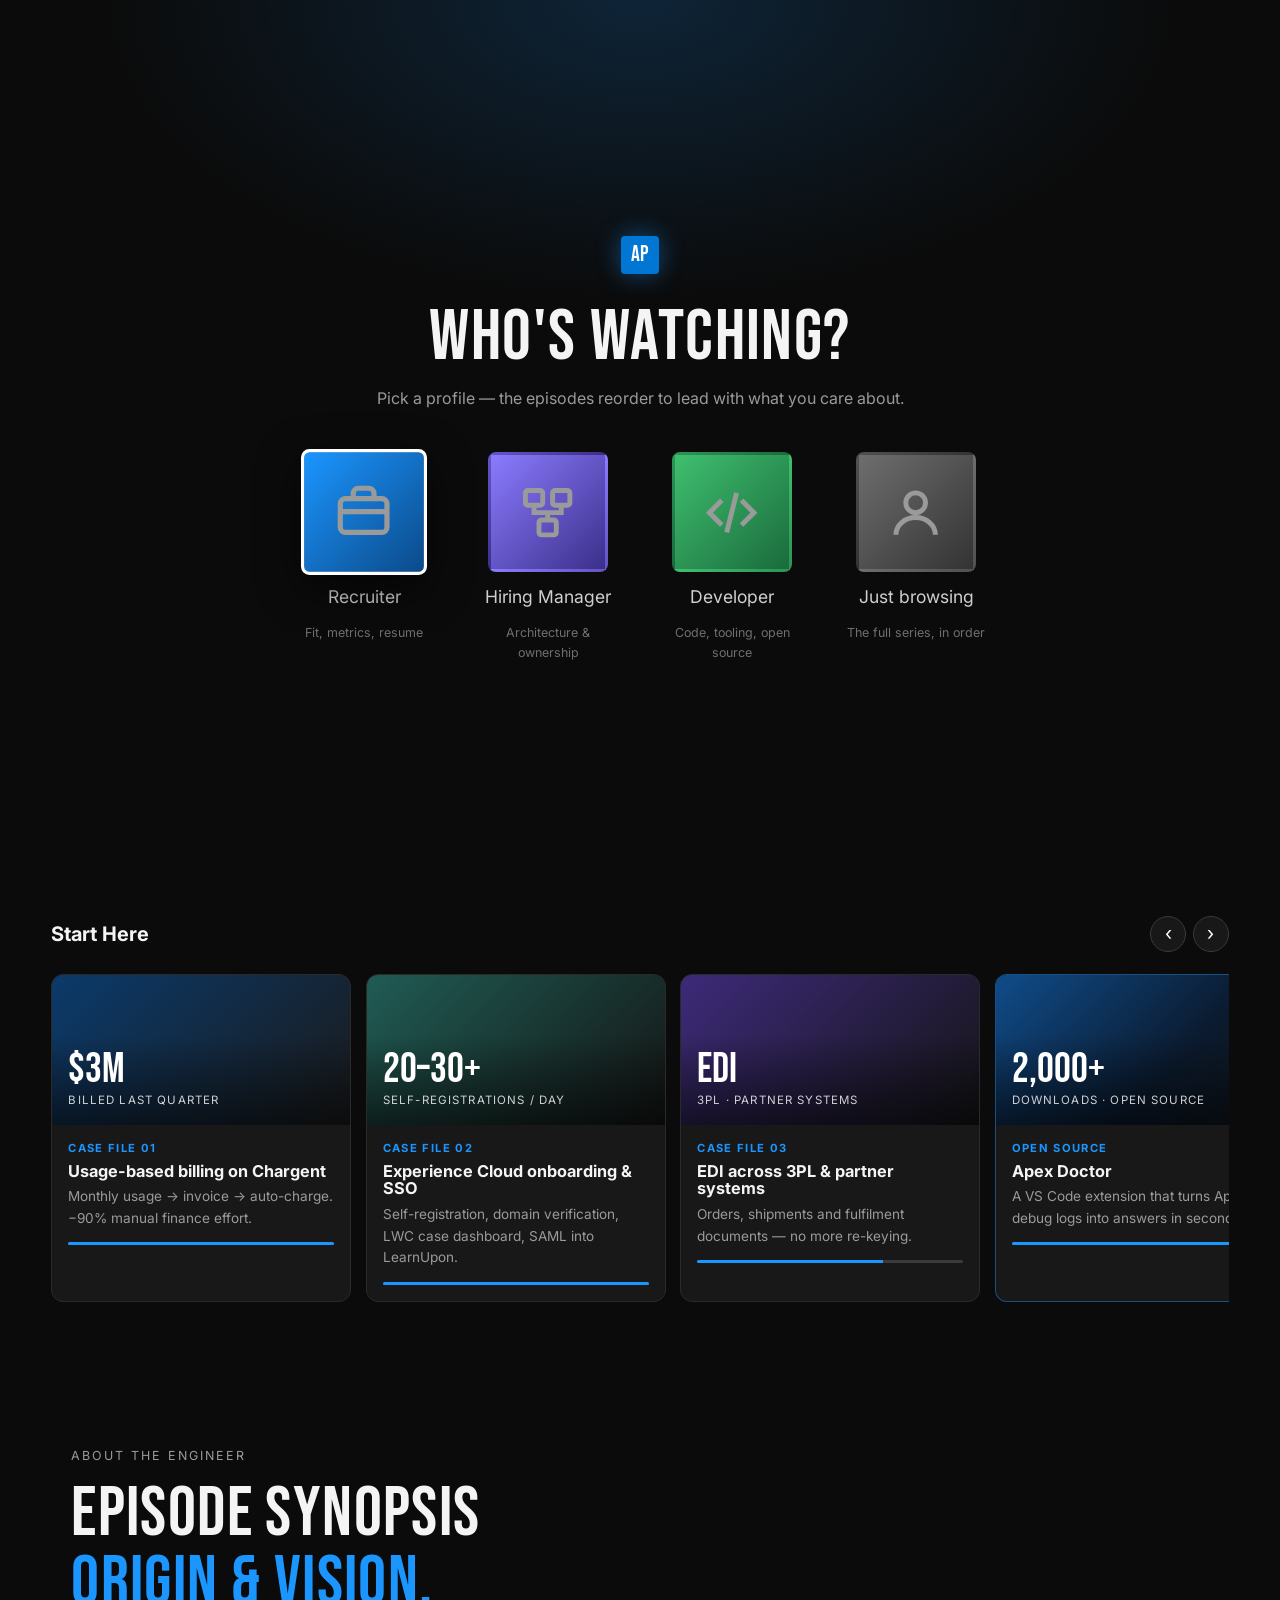
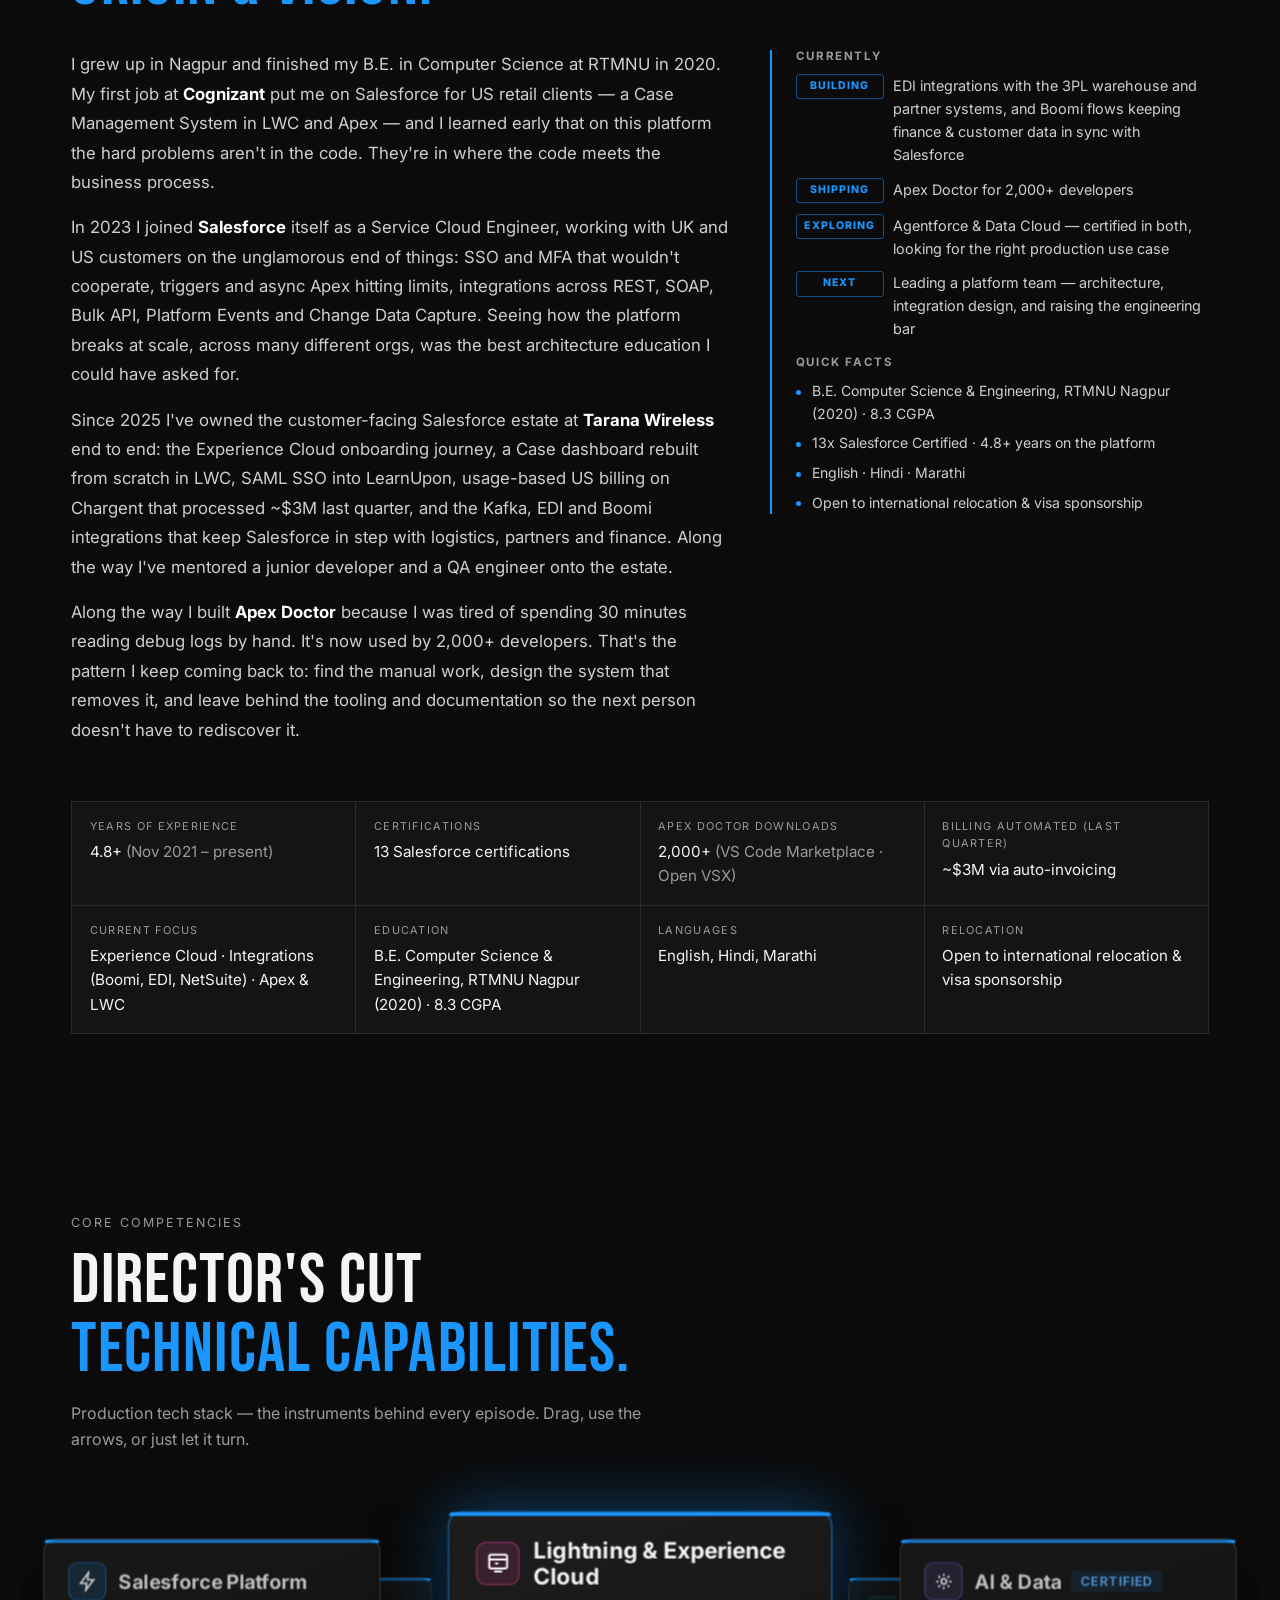
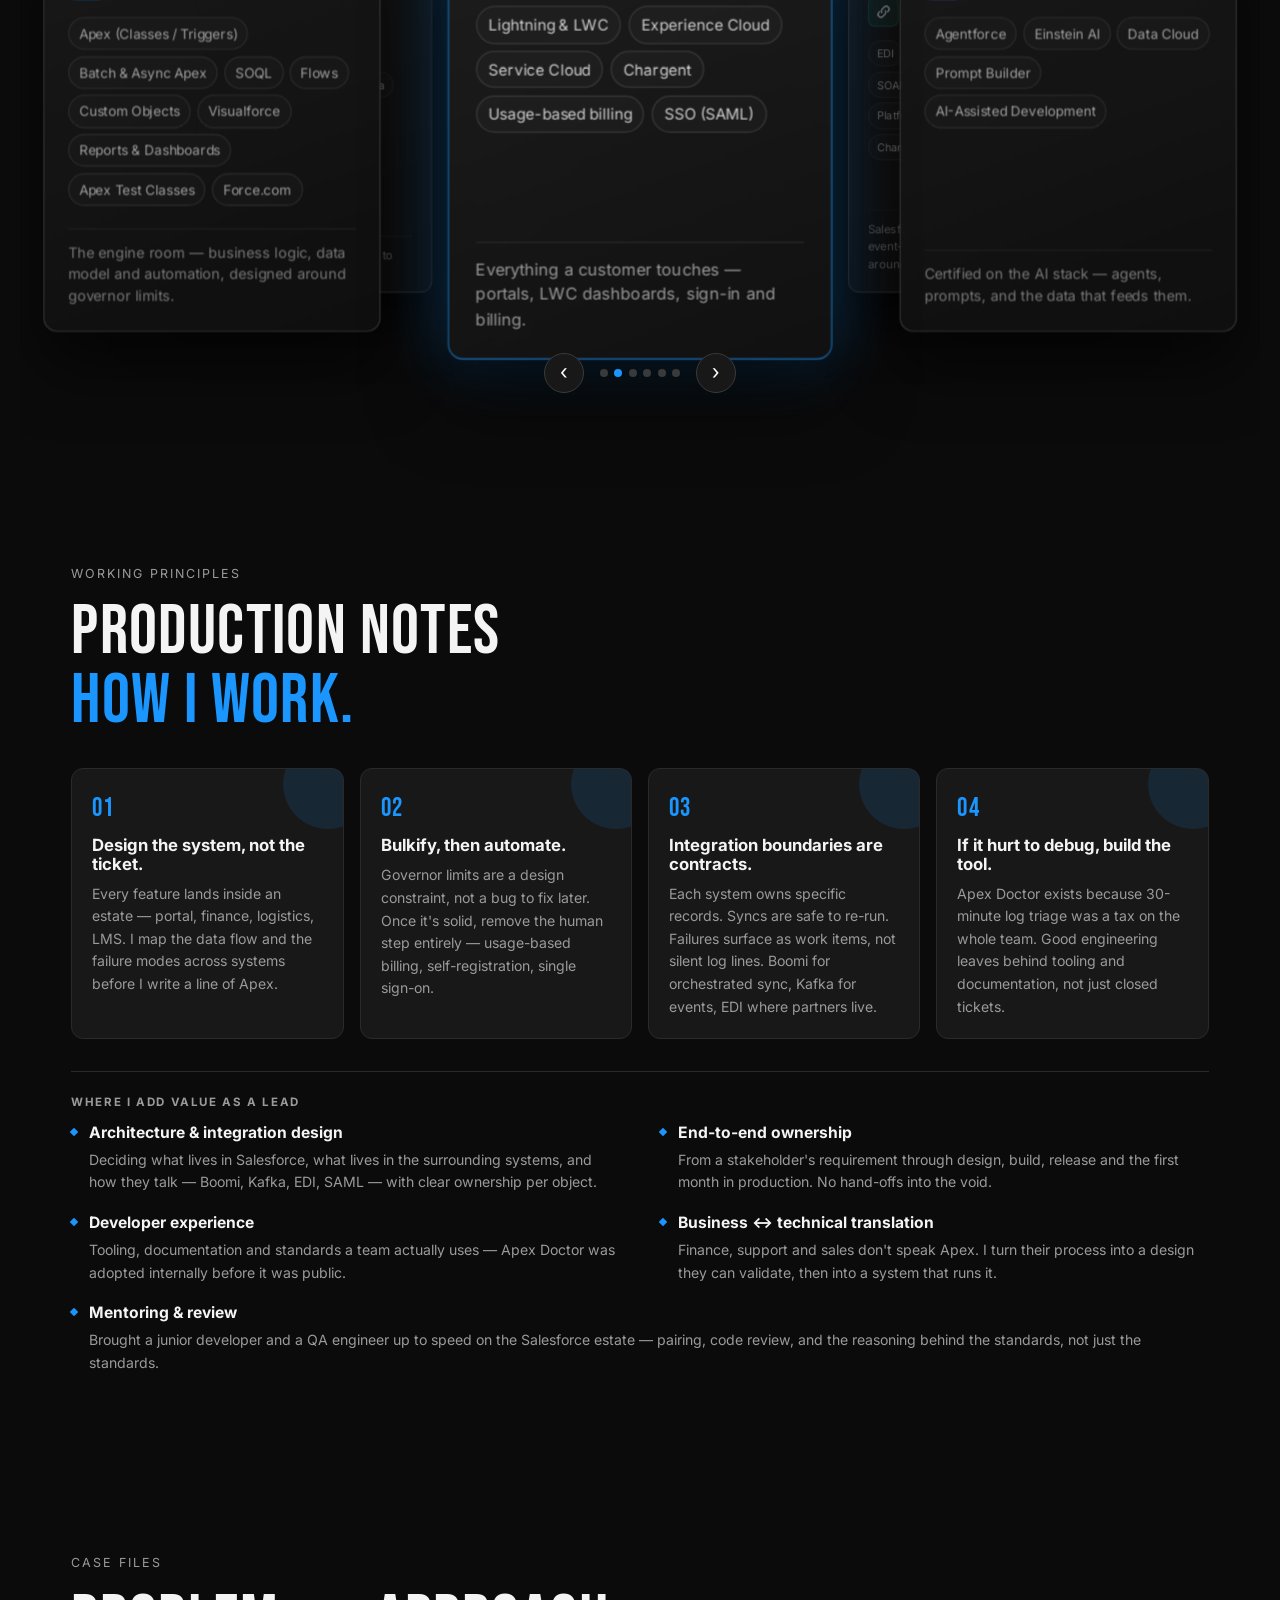
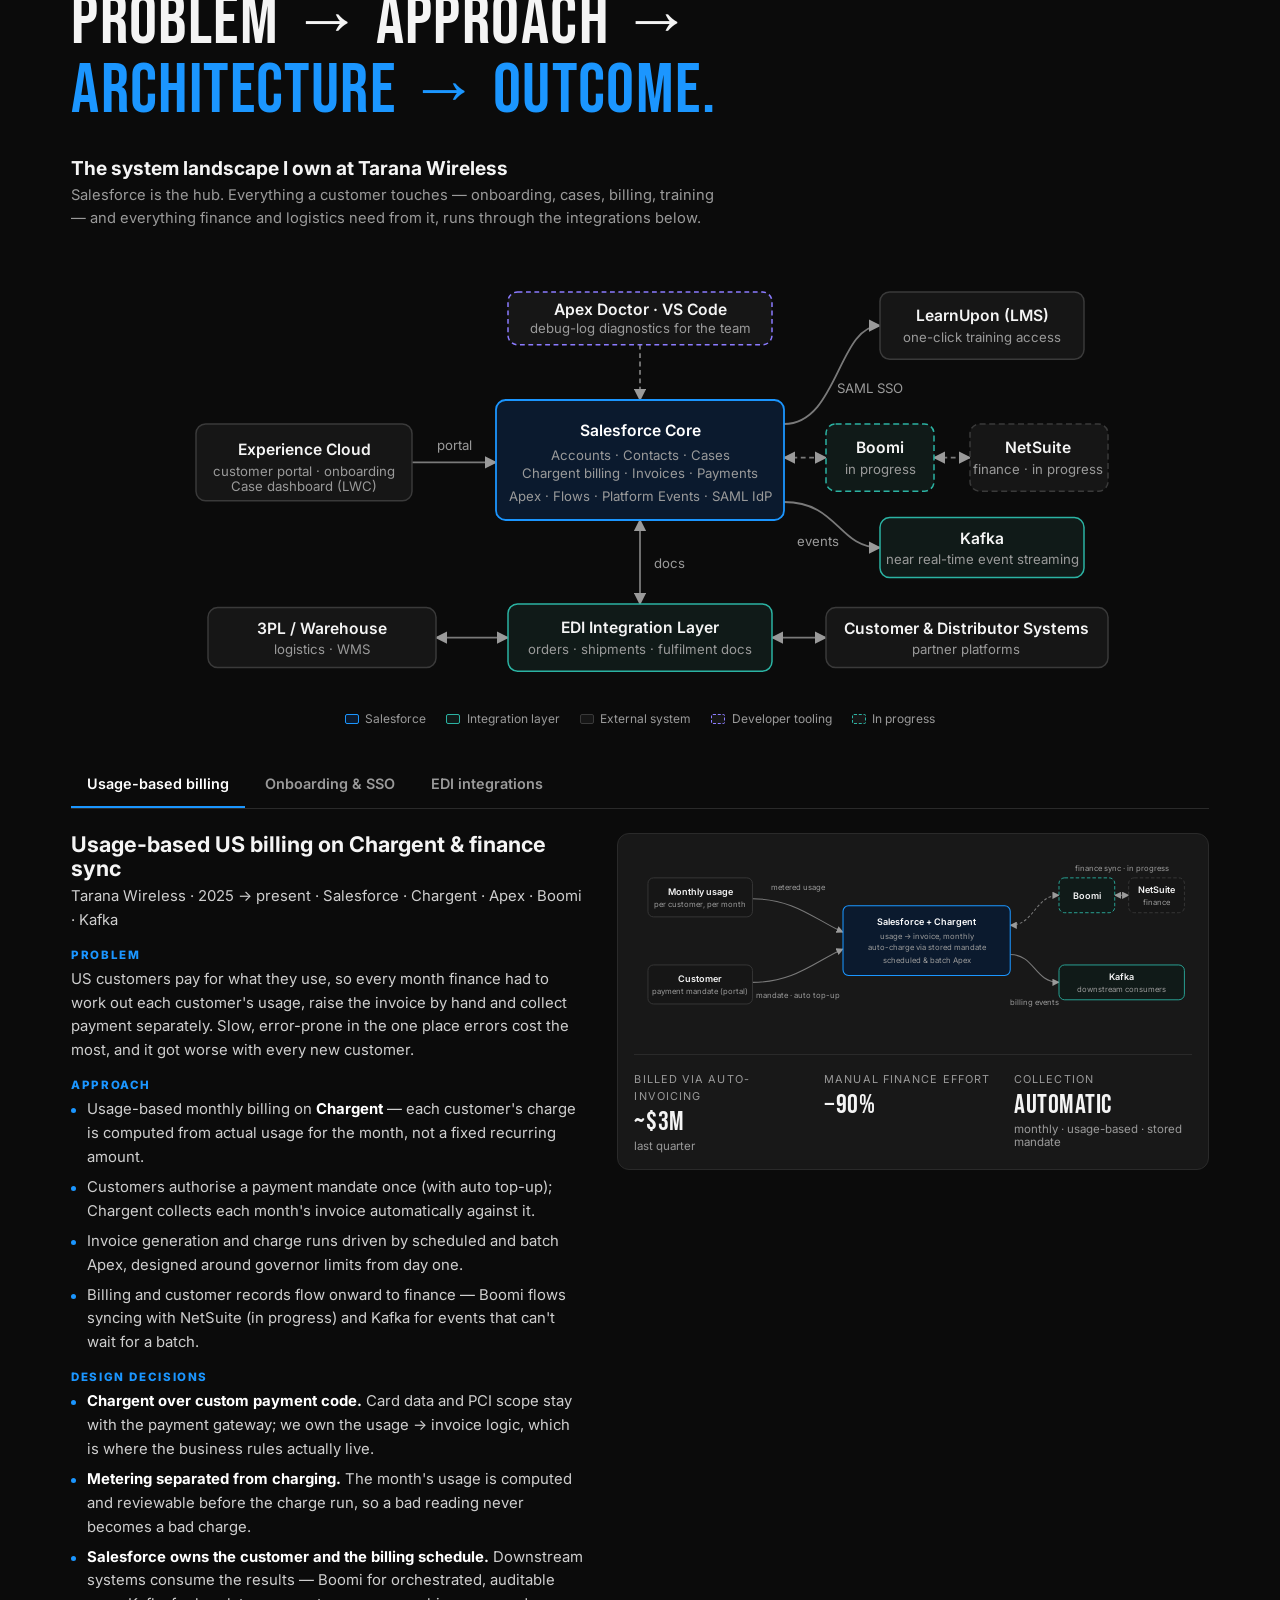
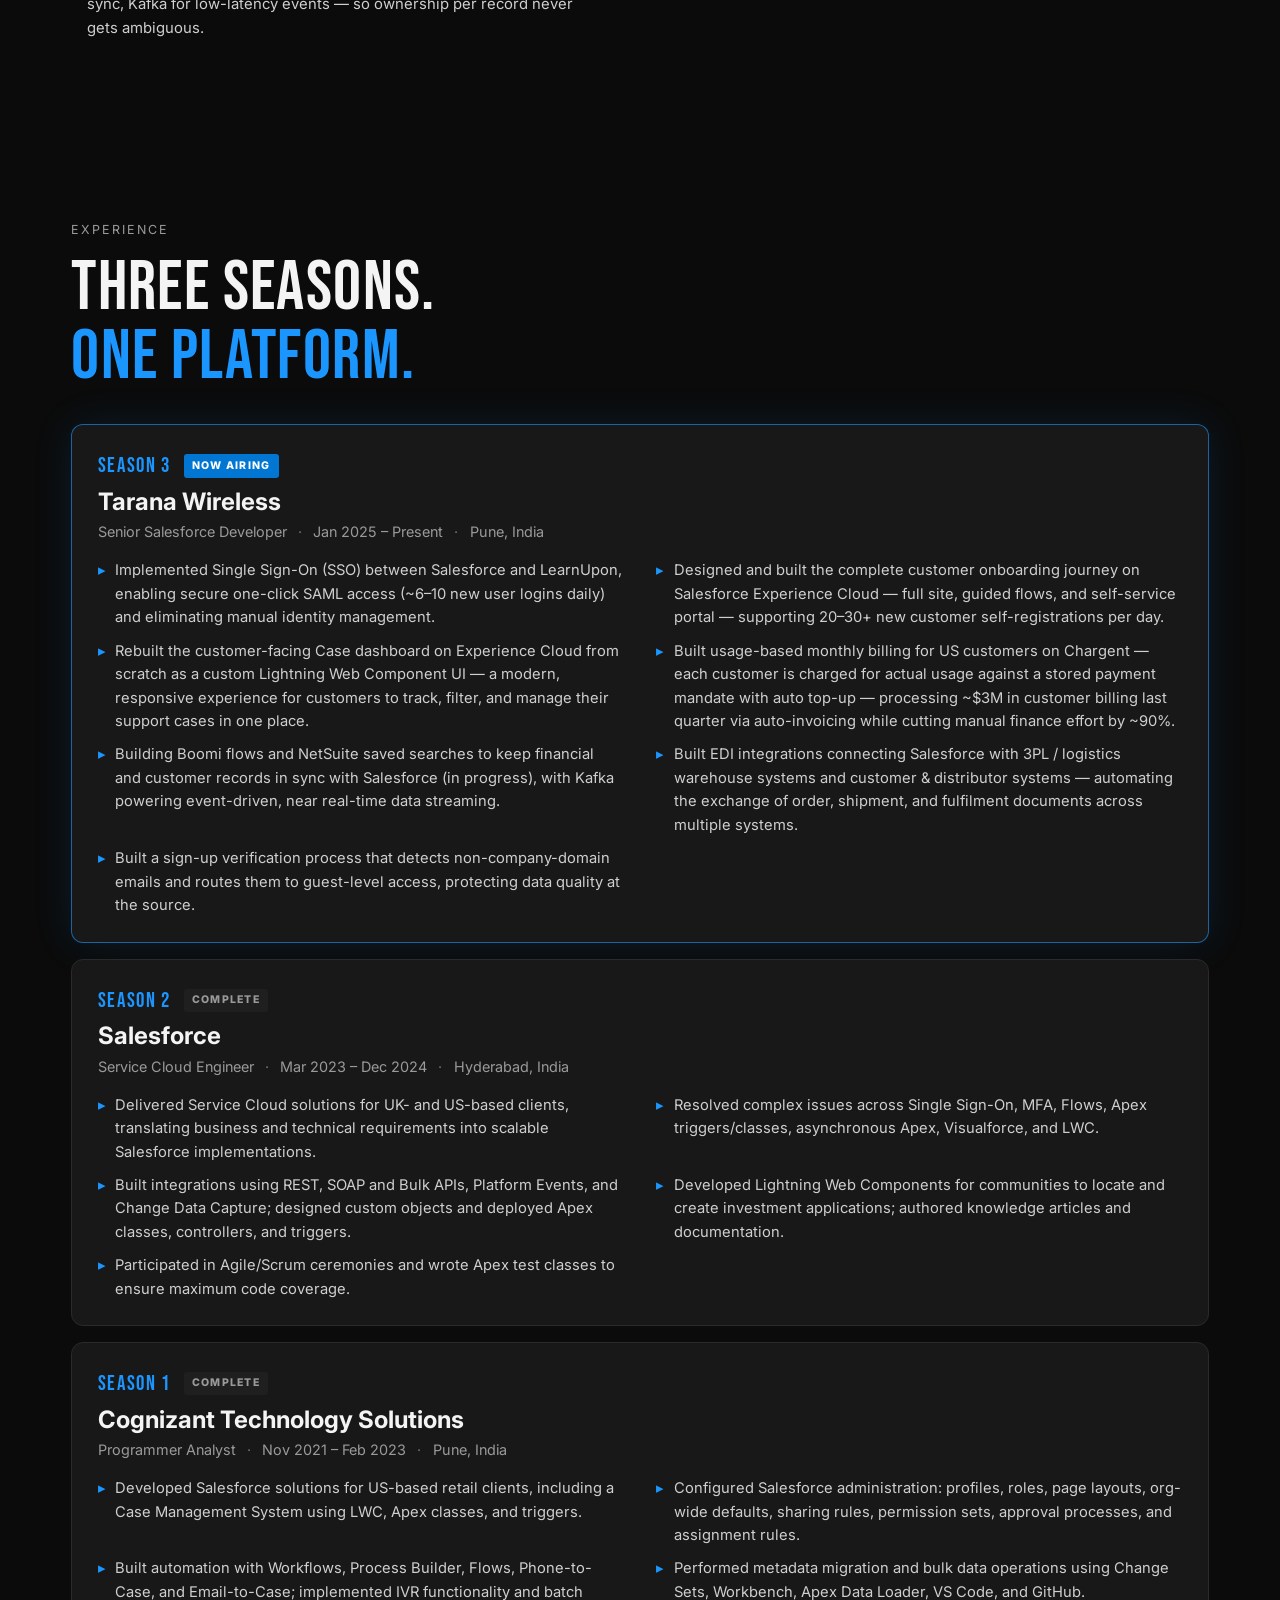
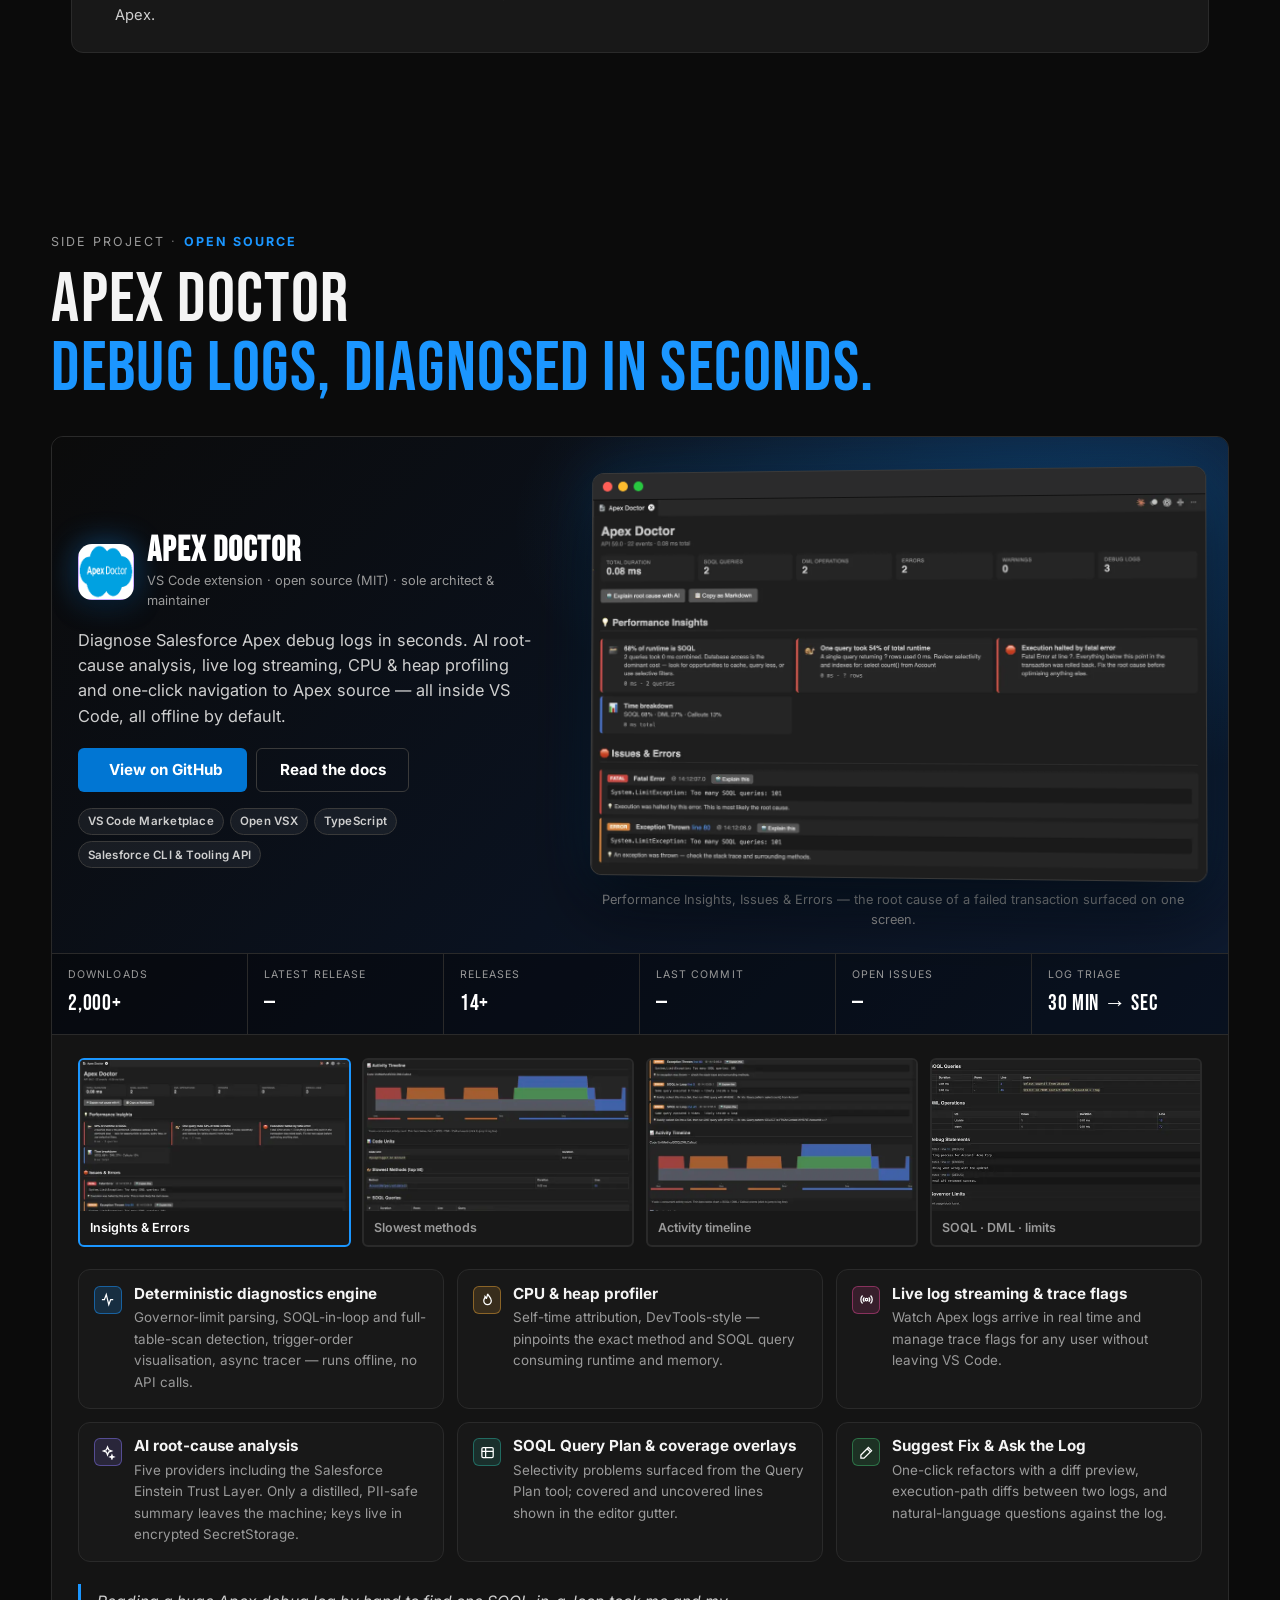
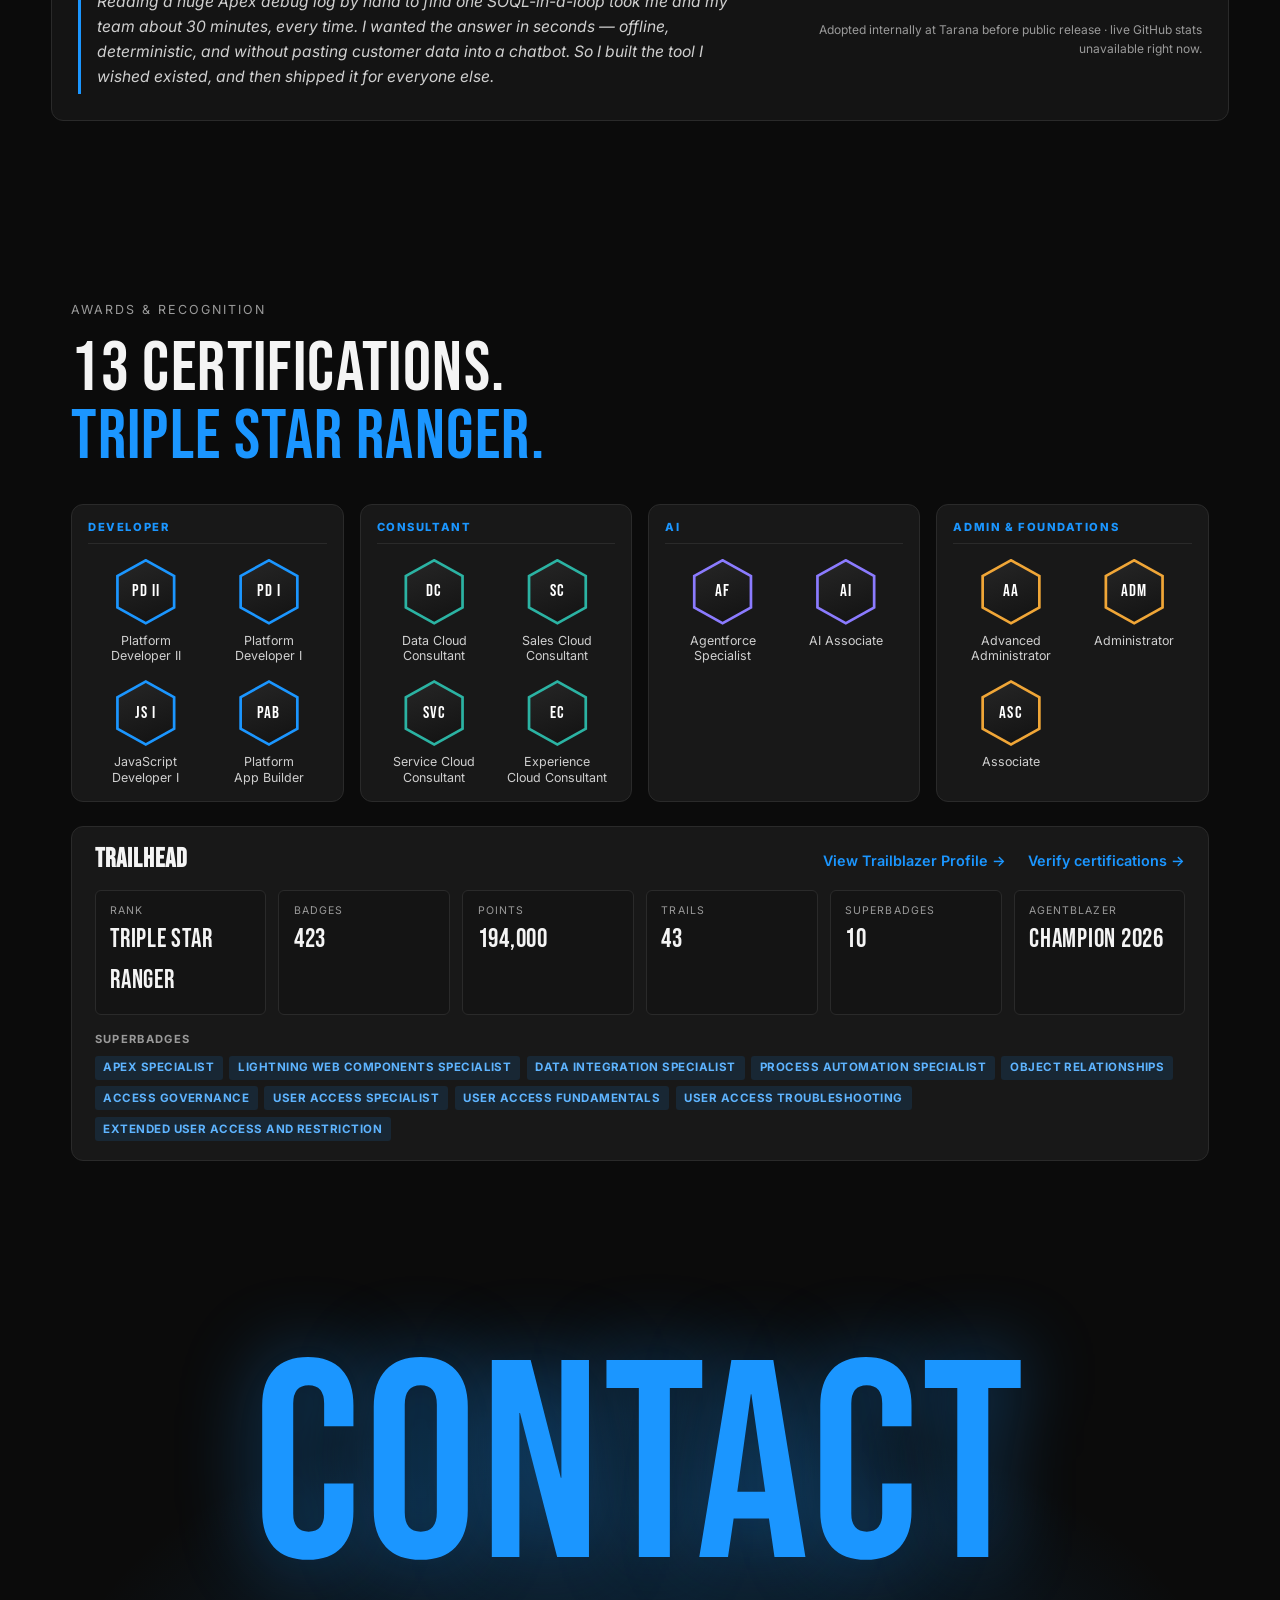
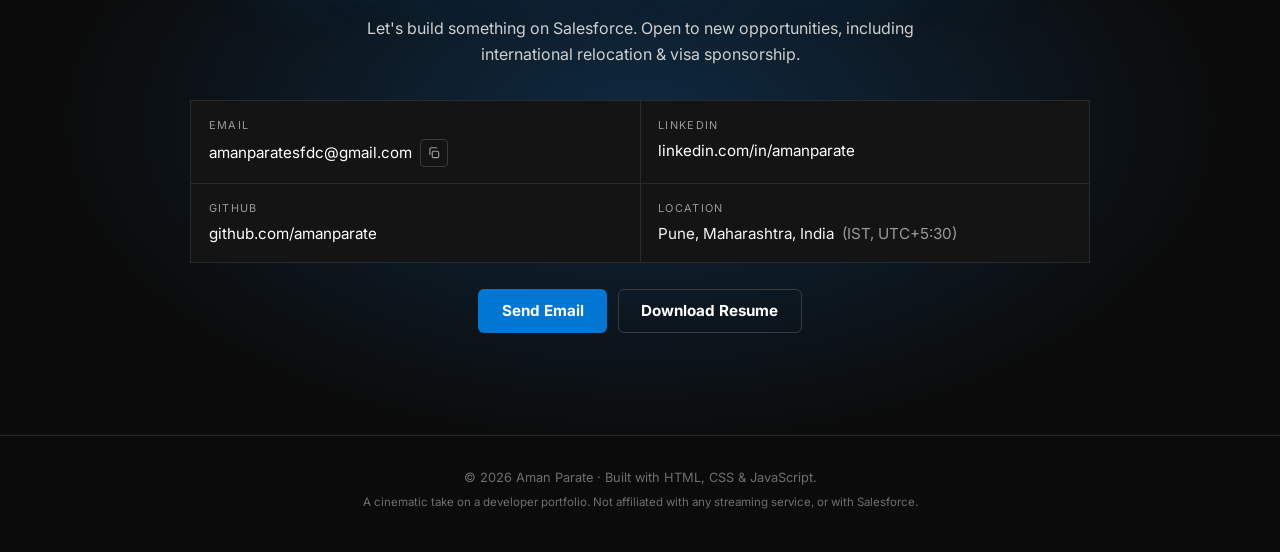
==== commit e8d46708: "Remove gimmick labels, add credential verification, SEO data and 404 page" ====
--- a/index.html
+++ b/index.html
@@ -6,6 +6,7 @@
 <title>Aman Parate — Senior Salesforce Developer</title>
 <meta name="description" content="Aman Parate — Senior Salesforce Developer with 4.8+ years across Apex, LWC, Experience Cloud, and platform integrations. 13x Salesforce Certified. Creator of Apex Doctor." />
 <meta name="theme-color" content="#0b0b0b" />
+<link rel="canonical" href="https://amanparate.github.io/" />
 
 <!-- Open Graph / Twitter -->
 <meta property="og:title" content="Aman Parate — Senior Salesforce Developer" />
@@ -26,6 +27,28 @@
 <link rel="preconnect" href="https://fonts.gstatic.com" crossorigin />
 <link href="https://fonts.googleapis.com/css2?family=Bebas+Neue&family=Inter:wght@400;500;600;700;800&display=swap" rel="stylesheet" />
 <link rel="stylesheet" href="css/style.css" />
+
+<!-- Structured data for search engines -->
+<script type="application/ld+json">
+{
+  "@context": "https://schema.org",
+  "@type": "Person",
+  "name": "Aman Parate",
+  "jobTitle": "Senior Salesforce Developer",
+  "url": "https://amanparate.github.io/",
+  "image": "https://amanparate.github.io/assets/aman.jpg",
+  "email": "mailto:amanparatesfdc@gmail.com",
+  "address": { "@type": "PostalAddress", "addressLocality": "Pune", "addressRegion": "Maharashtra", "addressCountry": "IN" },
+  "alumniOf": { "@type": "CollegeOrUniversity", "name": "Rashtrasant Tukadoji Maharaj Nagpur University" },
+  "worksFor": { "@type": "Organization", "name": "Tarana Wireless" },
+  "knowsAbout": ["Salesforce", "Apex", "Lightning Web Components", "Experience Cloud", "Salesforce Integrations", "Agentforce", "Chargent", "Boomi", "EDI"],
+  "sameAs": [
+    "https://www.linkedin.com/in/amanparate/",
+    "https://github.com/amanparate",
+    "https://www.salesforce.com/trailblazer/amanparate"
+  ]
+}
+</script>
 </head>
 <body>
 
@@ -95,12 +118,12 @@
 <main id="main" class="episodes">
   <span id="top"></span>
 
-  <!-- ============ E01 · PILOT (HERO) ============ -->
+  <!-- ============ HERO ============ -->
   <section class="hero" id="hero" data-ep="hero">
     <div class="hero-bg" aria-hidden="true"></div>
     <div class="hero-inner">
       <div class="hero-text">
-        <p class="ep-label reveal"><span class="ep-num">E01</span><span class="sep">·</span>PILOT<span class="sep">·</span><span class="tag-accent">13× CERTIFIED</span><span class="sep">·</span>TRIPLE STAR RANGER</p>
+        <p class="ep-label reveal"><span class="tag-accent">13× Salesforce Certified</span><span class="sep">·</span>Triple Star Ranger<span class="sep">·</span>4.8+ years</p>
         <h1 class="show-title reveal">Aman <span class="accent">Parate</span></h1>
         <p class="show-sub reveal">Senior Salesforce Developer</p>
         <ul class="genres reveal" aria-label="Focus areas"><li>Apex</li><li>LWC</li><li>Experience Cloud</li><li>Integrations</li><li>Agentforce</li></ul>
@@ -116,12 +139,11 @@
         <div class="poster-frame avatar">
           <img src="assets/aman.jpg" alt="Aman Parate" onerror="this.remove()" />
           <span class="avatar-initials">AP</span>
-          <span class="poster-tag">Featured Engineer</span>
-        </div>
-        <figcaption><span class="match" id="matchPct">98% Match</span> <span class="sep">·</span> 2026 <span class="sep">·</span> <span class="rating">13× CERT</span> <span class="sep">·</span> HD</figcaption>
+        </div>
+        <figcaption id="posterNote">13× Certified · Triple Star Ranger</figcaption>
       </figure>
     </div>
-    <div class="hero-foot"><span>Engineered for scale</span><span>Portfolio release v3.0</span></div>
+    <div class="hero-foot"><span>Open to relocation &amp; visa sponsorship</span><span>Updated September 2026</span></div>
   </section>
 
   <!-- ============ NOW STREAMING ROW ============ -->
@@ -133,35 +155,35 @@
     <div class="row-scroller" id="rowScroller">
       <a class="ep-card" href="#cases" data-tab="tab-billing">
         <div class="ep-art art-billing"><span class="ep-big">$3M</span><span class="ep-small">billed last quarter</span></div>
-        <div class="ep-body"><span class="ep-meta">E05 · Case File 01</span><h3>Usage-based billing on Chargent</h3><p>Monthly usage → invoice → auto-charge. −90% manual finance effort.</p><span class="ep-progress" style="--p:100%"></span></div>
+        <div class="ep-body"><span class="ep-meta">Case File 01</span><h3>Usage-based billing on Chargent</h3><p>Monthly usage → invoice → auto-charge. −90% manual finance effort.</p><span class="ep-progress" style="--p:100%"></span></div>
       </a>
       <a class="ep-card" href="#cases" data-tab="tab-onboarding">
         <div class="ep-art art-portal"><span class="ep-big">20–30+</span><span class="ep-small">self-registrations / day</span></div>
-        <div class="ep-body"><span class="ep-meta">E05 · Case File 02</span><h3>Experience Cloud onboarding &amp; SSO</h3><p>Self-registration, domain verification, LWC case dashboard, SAML into LearnUpon.</p><span class="ep-progress" style="--p:100%"></span></div>
+        <div class="ep-body"><span class="ep-meta">Case File 02</span><h3>Experience Cloud onboarding &amp; SSO</h3><p>Self-registration, domain verification, LWC case dashboard, SAML into LearnUpon.</p><span class="ep-progress" style="--p:100%"></span></div>
       </a>
       <a class="ep-card" href="#cases" data-tab="tab-edi">
         <div class="ep-art art-edi"><span class="ep-big">EDI</span><span class="ep-small">3PL · partner systems</span></div>
-        <div class="ep-body"><span class="ep-meta">E05 · Case File 03</span><h3>EDI across 3PL &amp; partner systems</h3><p>Orders, shipments and fulfilment documents — no more re-keying.</p><span class="ep-progress" style="--p:70%"></span></div>
+        <div class="ep-body"><span class="ep-meta">Case File 03</span><h3>EDI across 3PL &amp; partner systems</h3><p>Orders, shipments and fulfilment documents — no more re-keying.</p><span class="ep-progress" style="--p:70%"></span></div>
       </a>
       <a class="ep-card ep-card-feature" href="#feature">
         <div class="ep-art art-apex"><span class="ep-big">2,000+</span><span class="ep-small">downloads · open source</span></div>
-        <div class="ep-body"><span class="ep-meta">E07 · Feature Film</span><h3>Apex Doctor</h3><p>A VS Code extension that turns Apex debug logs into answers in seconds.</p><span class="ep-progress" style="--p:100%"></span></div>
+        <div class="ep-body"><span class="ep-meta">Open Source</span><h3>Apex Doctor</h3><p>A VS Code extension that turns Apex debug logs into answers in seconds.</p><span class="ep-progress" style="--p:100%"></span></div>
       </a>
       <a class="ep-card" href="#story">
         <div class="ep-art art-story"><span class="ep-big">2020→</span><span class="ep-small">Nagpur · Pune · Hyderabad</span></div>
-        <div class="ep-body"><span class="ep-meta">E02 · About the Engineer</span><h3>Origin &amp; Vision</h3><p>Cognizant → Salesforce → Tarana. Why I build what I build.</p><span class="ep-progress" style="--p:100%"></span></div>
+        <div class="ep-body"><span class="ep-meta">About</span><h3>Origin &amp; Vision</h3><p>Cognizant → Salesforce → Tarana. Why I build what I build.</p><span class="ep-progress" style="--p:100%"></span></div>
       </a>
       <a class="ep-card" href="#awards">
         <div class="ep-art art-awards"><span class="ep-big">13×</span><span class="ep-small">certified · 10 superbadges</span></div>
-        <div class="ep-body"><span class="ep-meta">Special · Awards</span><h3>Certifications &amp; Trailhead</h3><p>Triple Star Ranger · 423 badges · Agentblazer Champion 2026.</p><span class="ep-progress" style="--p:100%"></span></div>
+        <div class="ep-body"><span class="ep-meta">Awards</span><h3>Certifications &amp; Trailhead</h3><p>Triple Star Ranger · 423 badges · Agentblazer Champion 2026.</p><span class="ep-progress" style="--p:100%"></span></div>
       </a>
     </div>
   </section>
 
-  <!-- ============ E02 · ABOUT THE ENGINEER ============ -->
+  <!-- ============ ABOUT THE ENGINEER ============ -->
   <section class="episode" id="story" data-ep="story">
     <header class="ep-head reveal">
-      <p class="ep-label"><span class="ep-num">E02</span><span class="sep">·</span>About the Engineer</p>
+      <p class="ep-label">About the Engineer</p>
       <h2 class="ep-title">Episode Synopsis<br /><span class="accent">Origin &amp; Vision.</span></h2>
     </header>
     <div class="ep-grid story-grid">
@@ -224,10 +246,10 @@
     </dl>
   </section>
 
-  <!-- ============ E03 · CORE COMPETENCIES ============ -->
+  <!-- ============ SKILLS ============ -->
   <section class="episode" id="skills" data-ep="skills">
     <header class="ep-head reveal">
-      <p class="ep-label"><span class="ep-num">E03</span><span class="sep">·</span>Core Competencies</p>
+      <p class="ep-label">Core Competencies</p>
       <h2 class="ep-title">Director's Cut<br /><span class="accent">Technical Capabilities.</span></h2>
       <p class="ep-lead">Production tech stack — the instruments behind every episode. Drag, use the arrows, or just let it turn.</p>
     </header>
@@ -243,7 +265,7 @@
         <ul class="pills">
           <li class="pill">Apex (Classes / Triggers)</li><li class="pill">Batch &amp; Async Apex</li><li class="pill">SOQL</li>
           <li class="pill">Flows</li><li class="pill">Custom Objects</li><li class="pill">Visualforce</li>
-          <li class="pill">Reports &amp; Dashboards</li><li class="pill">Force.com</li>
+          <li class="pill">Reports &amp; Dashboards</li><li class="pill">Apex Test Classes</li><li class="pill">Force.com</li>
         </ul>
         <p class="car-foot">The engine room — business logic, data model and automation, designed around governor limits.</p>
       </article>
@@ -300,7 +322,7 @@
           <h3>Tools</h3>
         </div>
         <ul class="pills">
-          <li class="pill">VS Code</li><li class="pill">Salesforce CLI</li><li class="pill">GitHub</li><li class="pill">Jira</li><li class="pill">Postman</li>
+          <li class="pill">VS Code</li><li class="pill">Salesforce CLI</li><li class="pill">Git &amp; GitHub</li><li class="pill">Code Review</li><li class="pill">Jira</li><li class="pill">Postman</li>
           <li class="pill">Workbench</li><li class="pill">Apex Data Loader</li><li class="pill">Salesforce Inspector</li><li class="pill">Splunk</li><li class="pill">Snowflake</li><li class="pill">Wireshark</li>
         </ul>
         <p class="car-foot">Daily drivers — from the CLI and Git to log analysis and data loads.</p>
@@ -316,10 +338,10 @@
     </div>
   </section>
 
-  <!-- ============ E04 · BEHIND THE SCENES ============ -->
+  <!-- ============ HOW I WORK ============ -->
   <section class="episode" id="how" data-ep="how">
     <header class="ep-head reveal">
-      <p class="ep-label"><span class="ep-num">E04</span><span class="sep">·</span>Behind the Scenes</p>
+      <p class="ep-label">Working Principles</p>
       <h2 class="ep-title">Production Notes<br /><span class="accent">How I Work.</span></h2>
     </header>
     <div class="reveal">
@@ -358,10 +380,10 @@
     </div>
   </section>
 
-  <!-- ============ E05 · CASE FILES ============ -->
+  <!-- ============ CASE FILES ============ -->
   <section class="episode" id="cases" data-ep="cases">
     <header class="ep-head reveal">
-      <p class="ep-label"><span class="ep-num">E05</span><span class="sep">·</span>Case Files</p>
+      <p class="ep-label">Case Files</p>
       <h2 class="ep-title">Problem → Approach →<br /><span class="accent">Architecture → Outcome.</span></h2>
     </header>
     <div class="reveal">
@@ -562,10 +584,10 @@
     </div>
   </section>
 
-  <!-- ============ E06 · SEASON RECAP ============ -->
+  <!-- ============ EXPERIENCE ============ -->
   <section class="episode" id="seasons" data-ep="seasons">
     <header class="ep-head reveal">
-      <p class="ep-label"><span class="ep-num">E06</span><span class="sep">·</span>Season Recap</p>
+      <p class="ep-label">Experience</p>
       <h2 class="ep-title">Three Seasons.<br /><span class="accent">One Platform.</span></h2>
     </header>
     <div class="seasons">
@@ -609,10 +631,10 @@
     </div>
   </section>
 
-  <!-- ============ E07 · FEATURE FILM ============ -->
+  <!-- ============ APEX DOCTOR ============ -->
   <section class="episode episode-wide" id="feature" data-ep="feature">
     <header class="ep-head reveal">
-      <p class="ep-label"><span class="ep-num">E07</span><span class="sep">·</span>Feature Film<span class="sep">·</span><span class="tag-accent">Open Source</span></p>
+      <p class="ep-label">Side Project<span class="sep">·</span><span class="tag-accent">Open Source</span></p>
       <h2 class="ep-title">Apex Doctor<br /><span class="accent">Debug logs, diagnosed in seconds.</span></h2>
     </header>
     <div class="feature-card reveal">
@@ -718,7 +740,7 @@
   <!-- ============ SPECIAL · AWARDS ============ -->
   <section class="episode" id="awards" data-ep="awards">
     <header class="ep-head reveal">
-      <p class="ep-label"><span class="ep-num">Special</span><span class="sep">·</span>Awards &amp; Recognition</p>
+      <p class="ep-label">Awards &amp; Recognition</p>
       <h2 class="ep-title">13 Certifications.<br /><span class="accent">Triple Star Ranger.</span></h2>
     </header>
     <div class="reveal">
@@ -761,7 +783,7 @@
     <div class="trail reveal" id="trailhead" hidden>
       <div class="trail-head">
         <h3>Trailhead</h3>
-        <a class="link-accent" id="thProfileLink" href="#" target="_blank" rel="noopener">View Trailblazer Profile →</a>
+        <p class="trail-links"><a class="link-accent" id="thProfileLink" href="#" target="_blank" rel="noopener">View Trailblazer Profile →</a><a class="link-accent" href="https://trailhead.salesforce.com/credentials/verification" target="_blank" rel="noopener">Verify certifications →</a></p>
       </div>
       <dl class="th-stats" id="thStats"></dl>
       <div id="thSuperbadges" class="th-superbadges"></div>
--- a/css/style.css
+++ b/css/style.css
@@ -275,9 +275,7 @@
   background: var(--accent-2); color: #fff; font-size: 0.68rem; font-weight: 800; letter-spacing: 0.12em; text-transform: uppercase;
   padding: 0.3rem 0.55rem; border-radius: 3px;
 }
-.poster figcaption { margin-top: 0.8rem; font-size: 0.85rem; color: var(--muted); text-align: right; }
-.match { color: #46d369; font-weight: 700; }
-.rating { border: 1px solid var(--line-2); padding: 0 0.35rem; font-size: 0.75rem; }
+.poster figcaption { margin-top: 0.8rem; font-size: 0.82rem; color: var(--muted); text-align: right; letter-spacing: 0.04em; }
 .hero-foot {
   position: relative; z-index: 1; max-width: var(--maxw); margin: 2.5rem auto 0; width: 100%;
   display: flex; justify-content: space-between;
@@ -545,6 +543,7 @@
 .trail { margin-top: 1.5rem; background: var(--panel); border: 1px solid var(--line); border-radius: var(--radius-lg); padding: 1.2rem 1.4rem; display: grid; gap: 1rem; }
 .trail-head { display: flex; align-items: center; justify-content: space-between; }
 .trail-head h3 { font-family: var(--font-display); font-size: 1.6rem; letter-spacing: 0.04em; }
+.trail-links { display: flex; flex-wrap: wrap; gap: 0.4rem 1.4rem; justify-content: flex-end; }
 .th-stats { display: grid; grid-template-columns: repeat(auto-fit, minmax(140px, 1fr)); gap: 0.75rem; }
 .th-stats > div { background: var(--bg-2); border: 1px solid var(--line); border-radius: var(--radius); padding: 0.75rem 0.9rem; }
 .th-stats dt { font-size: 0.66rem; letter-spacing: 0.1em; text-transform: uppercase; color: var(--muted); }
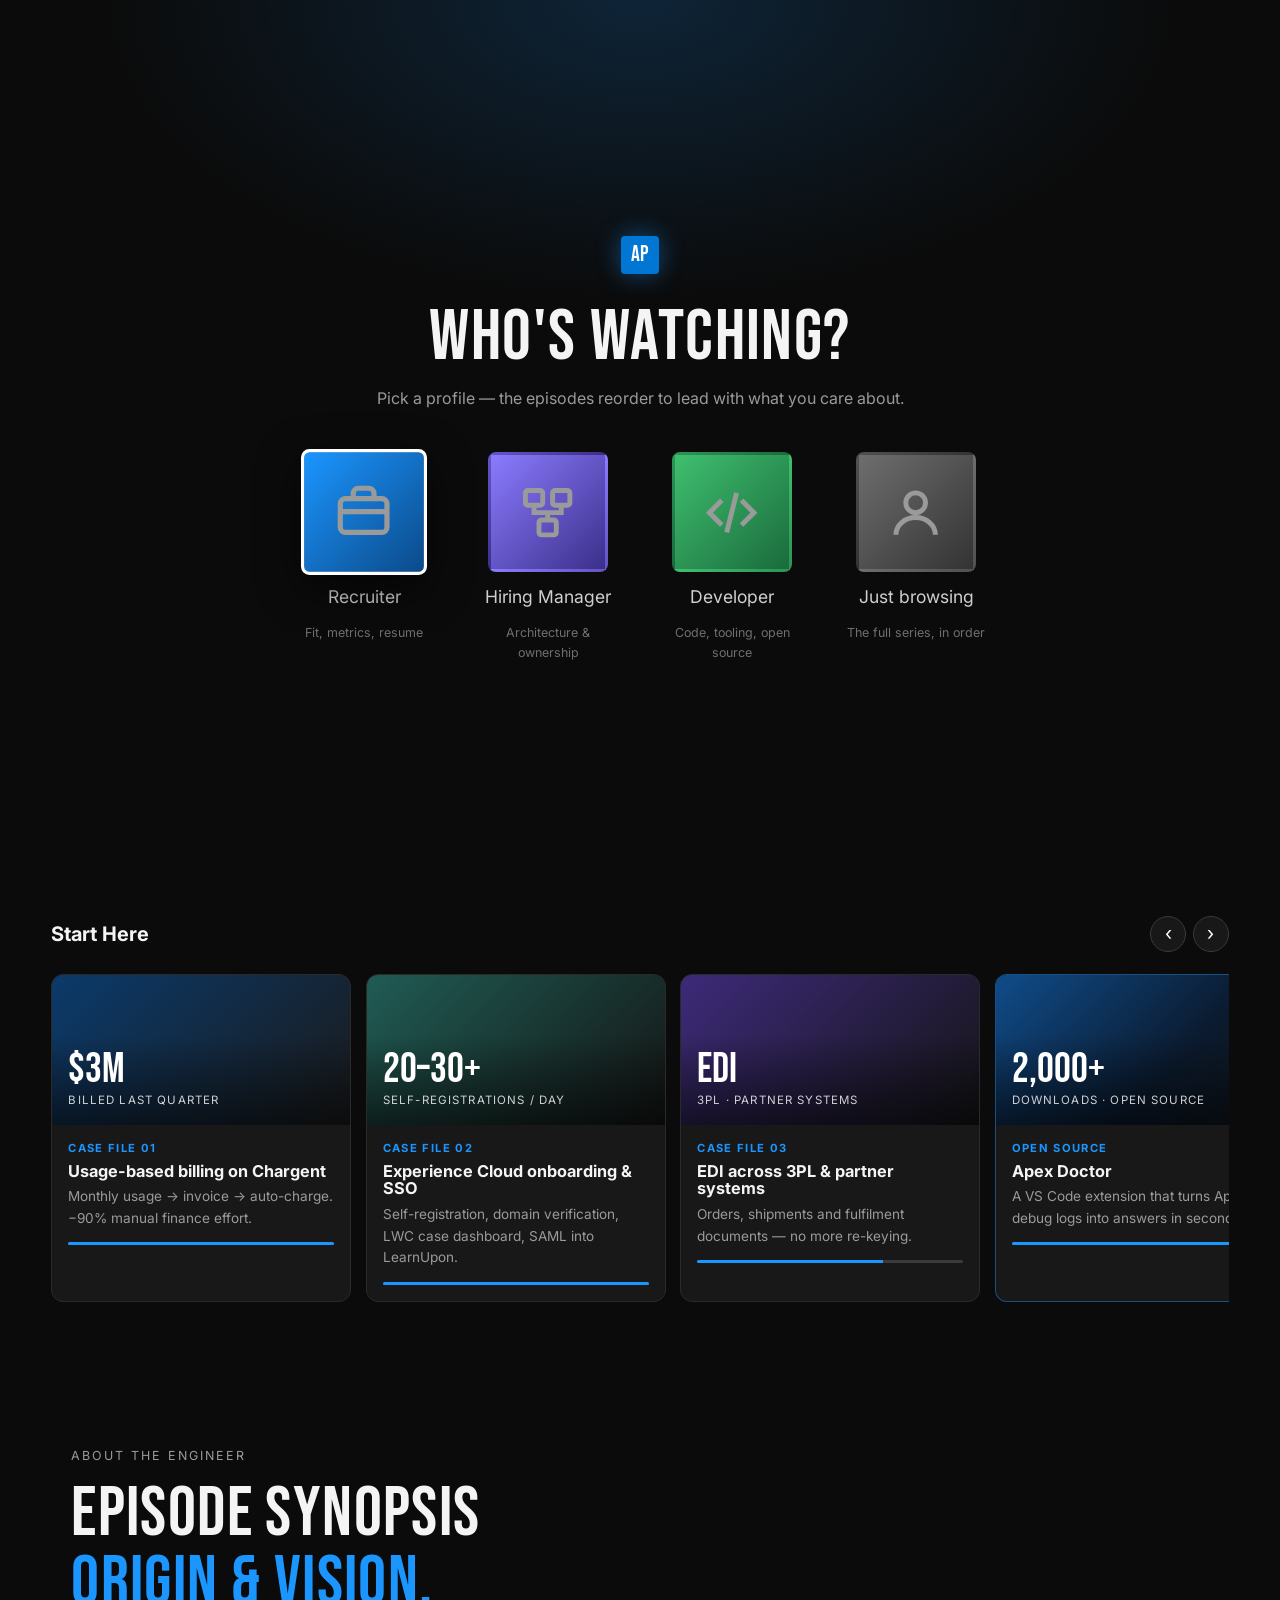
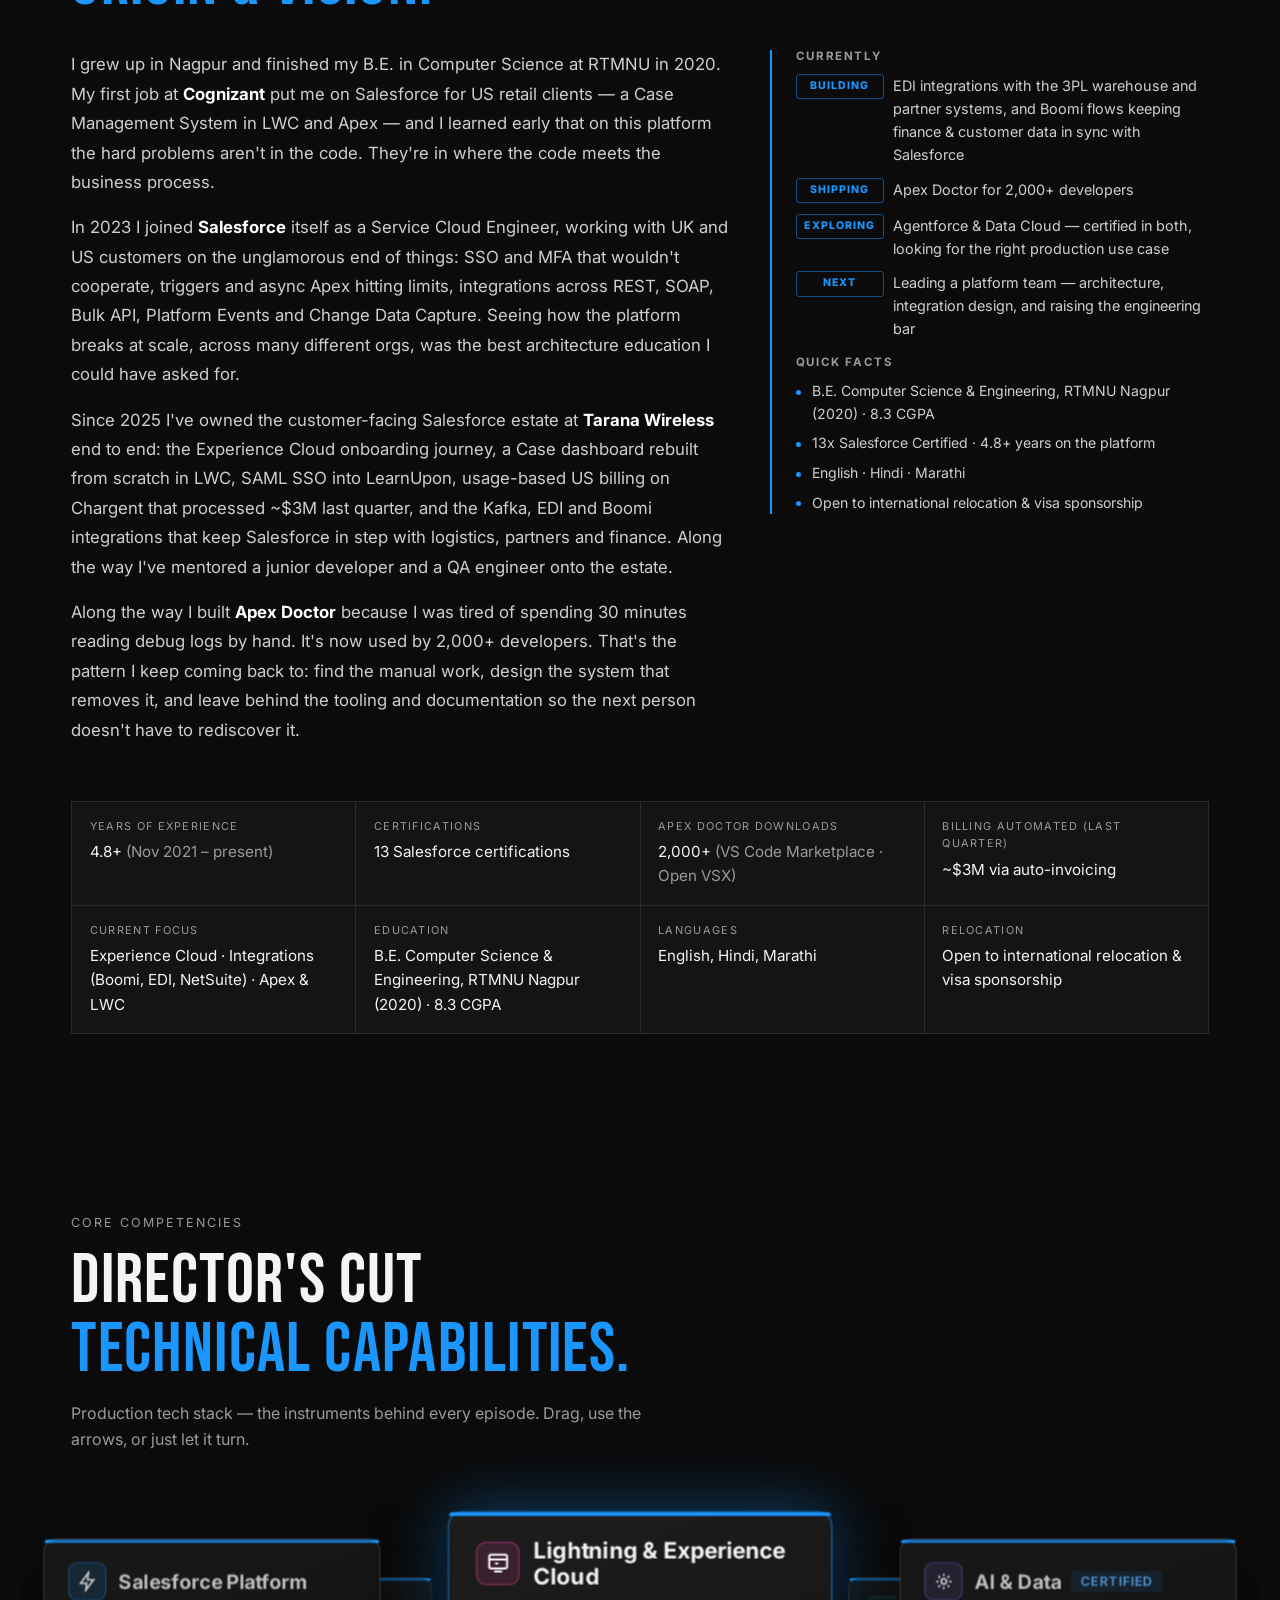
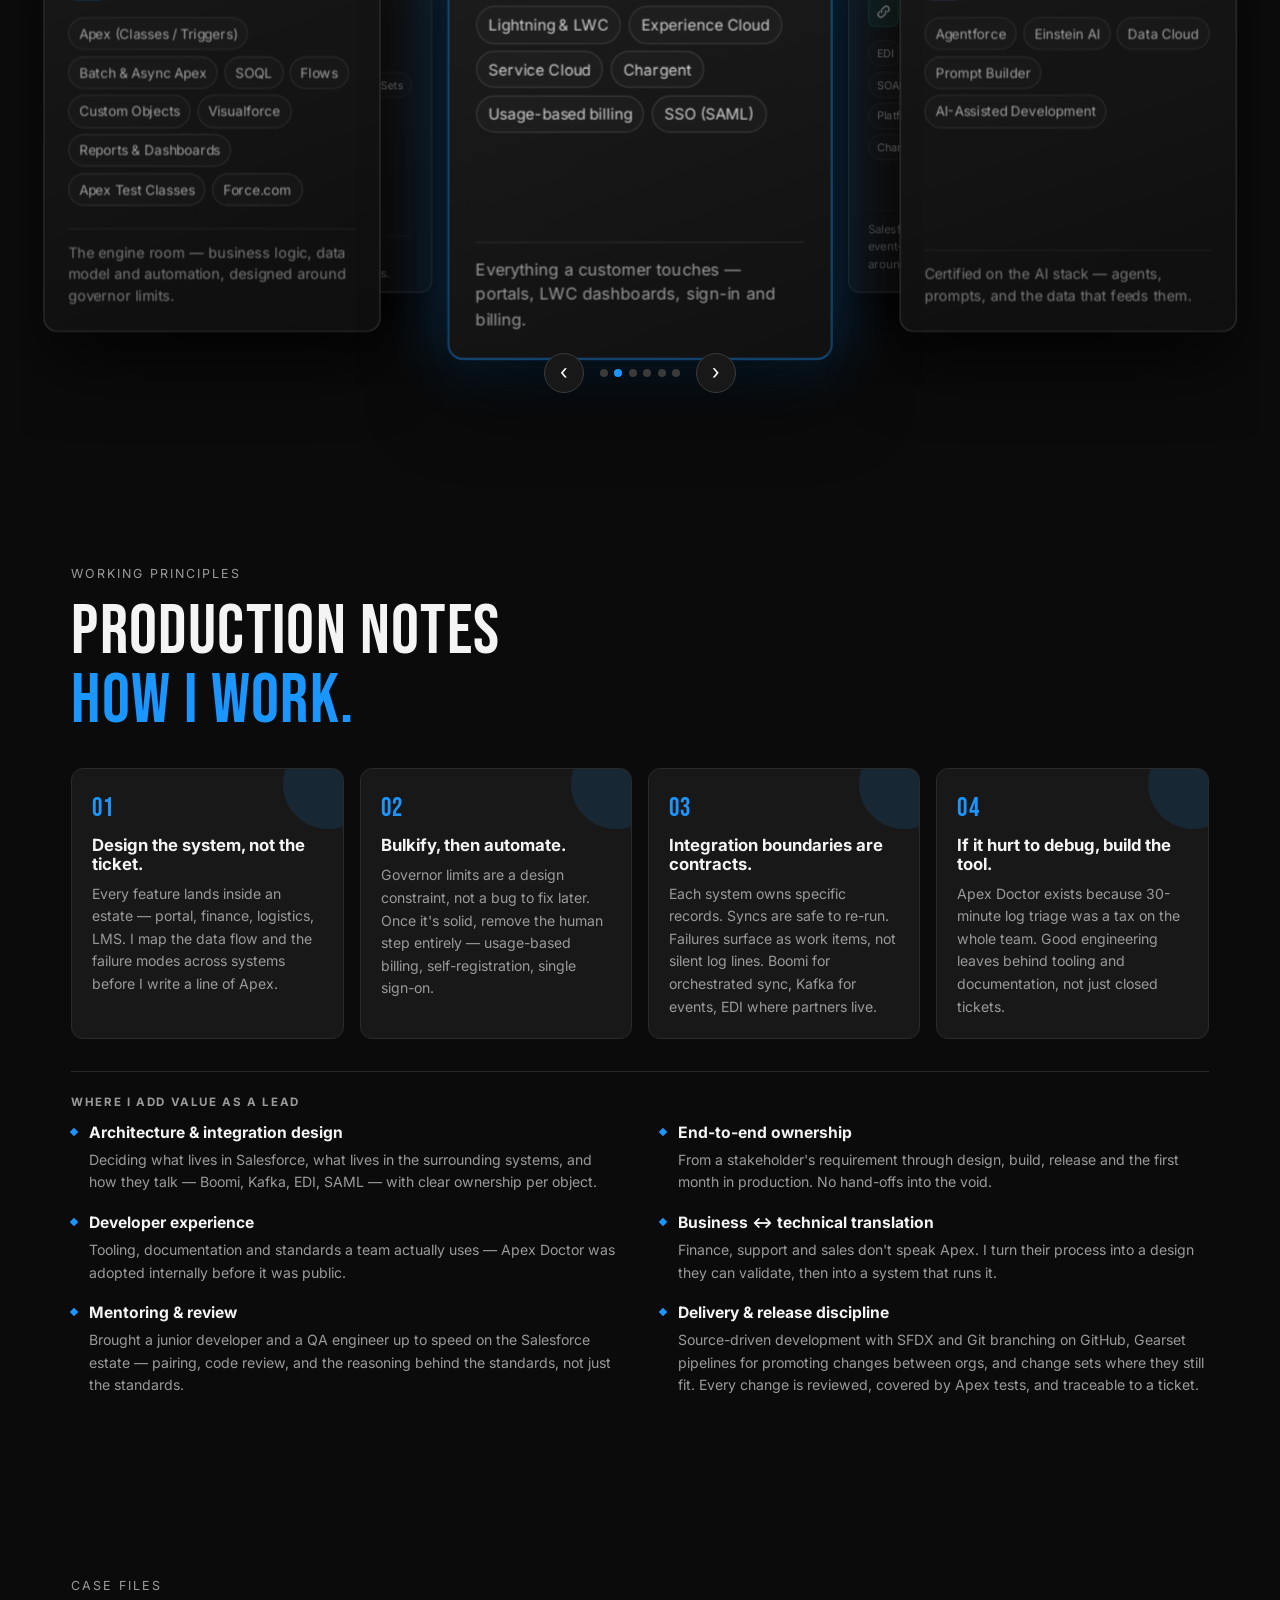
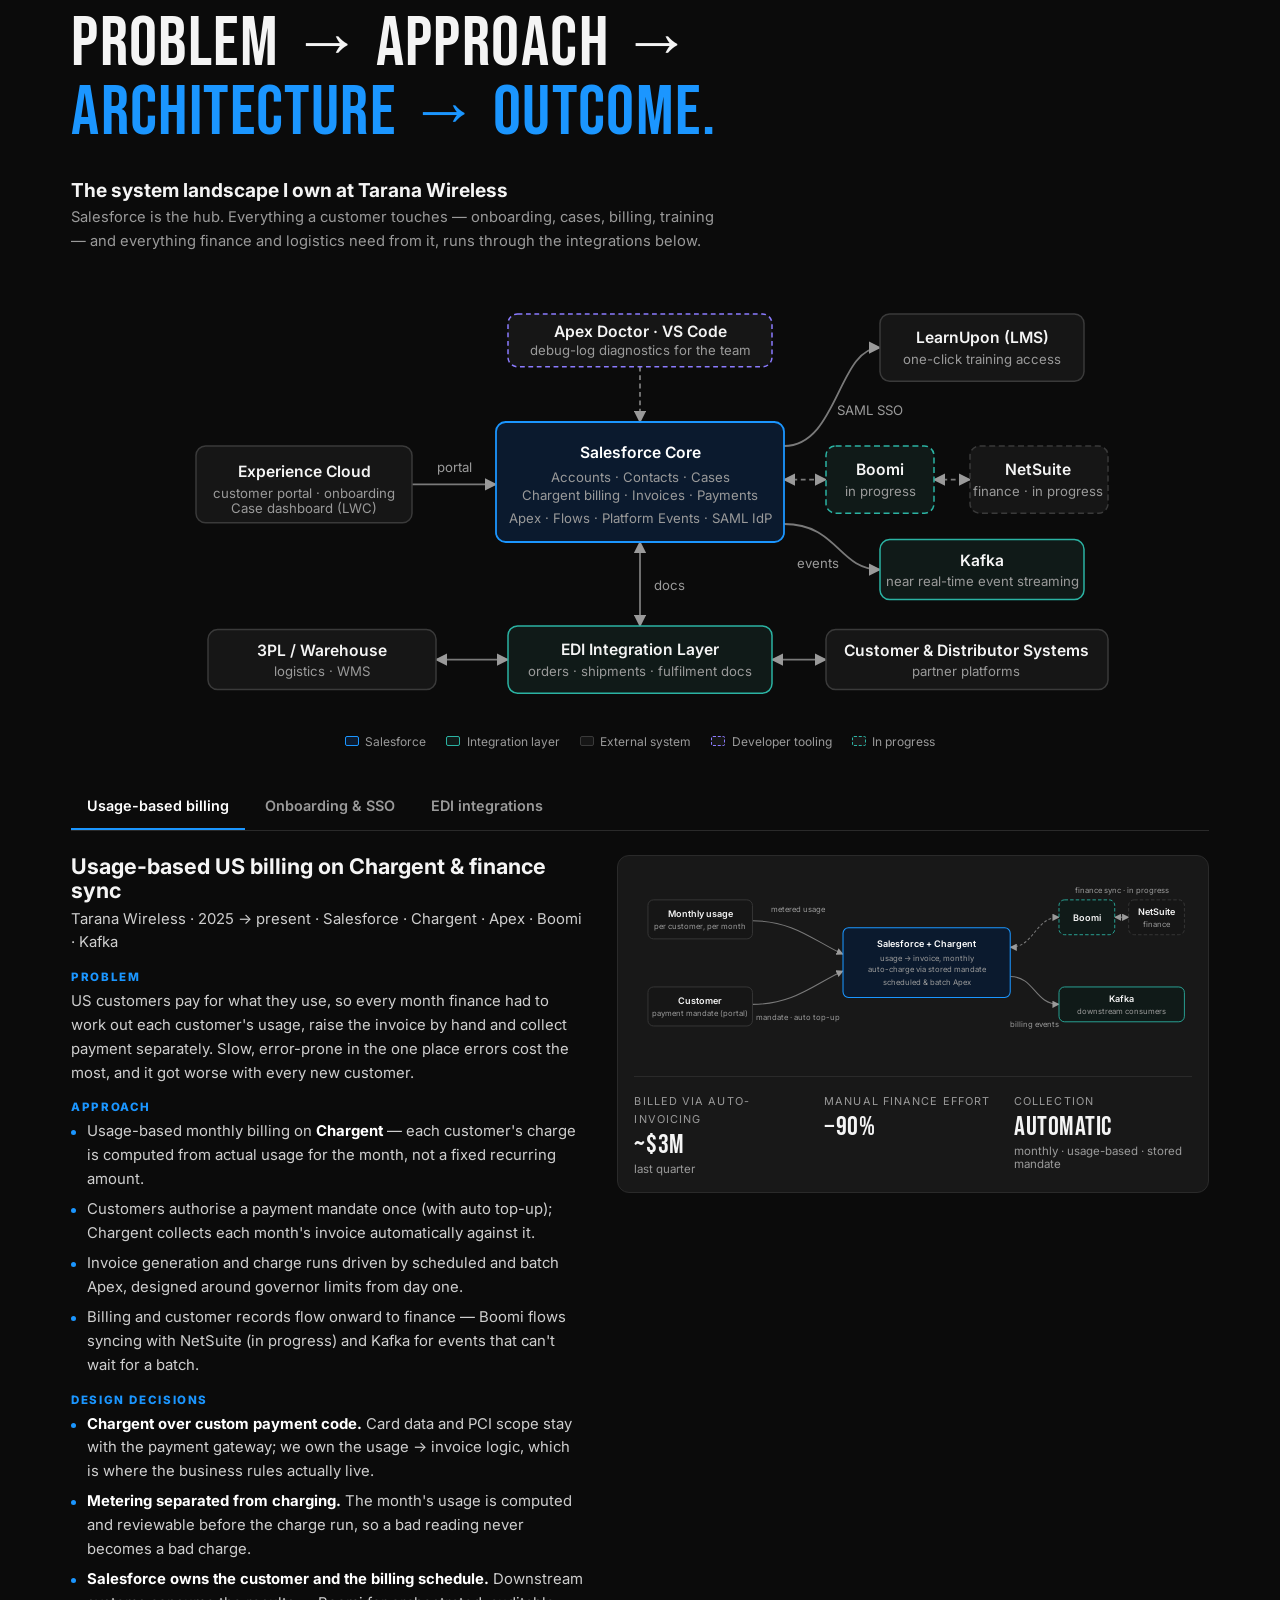
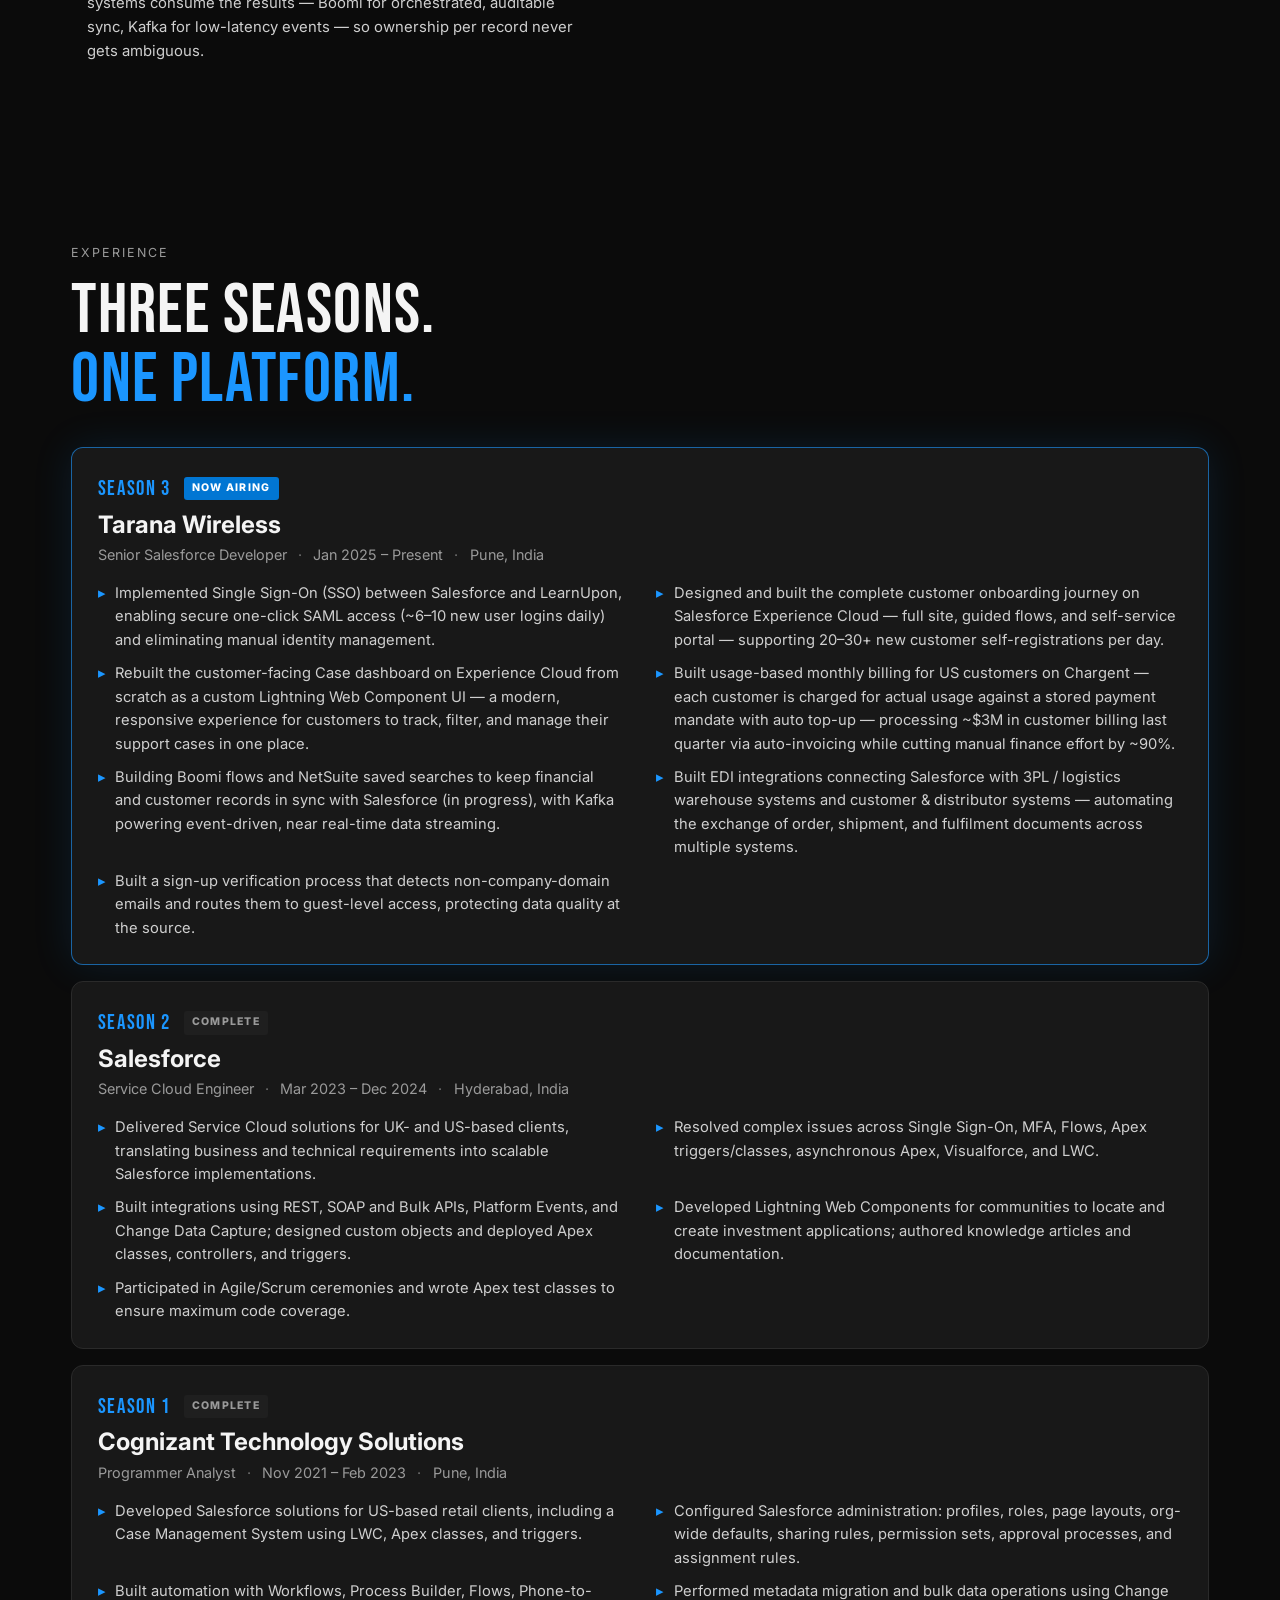
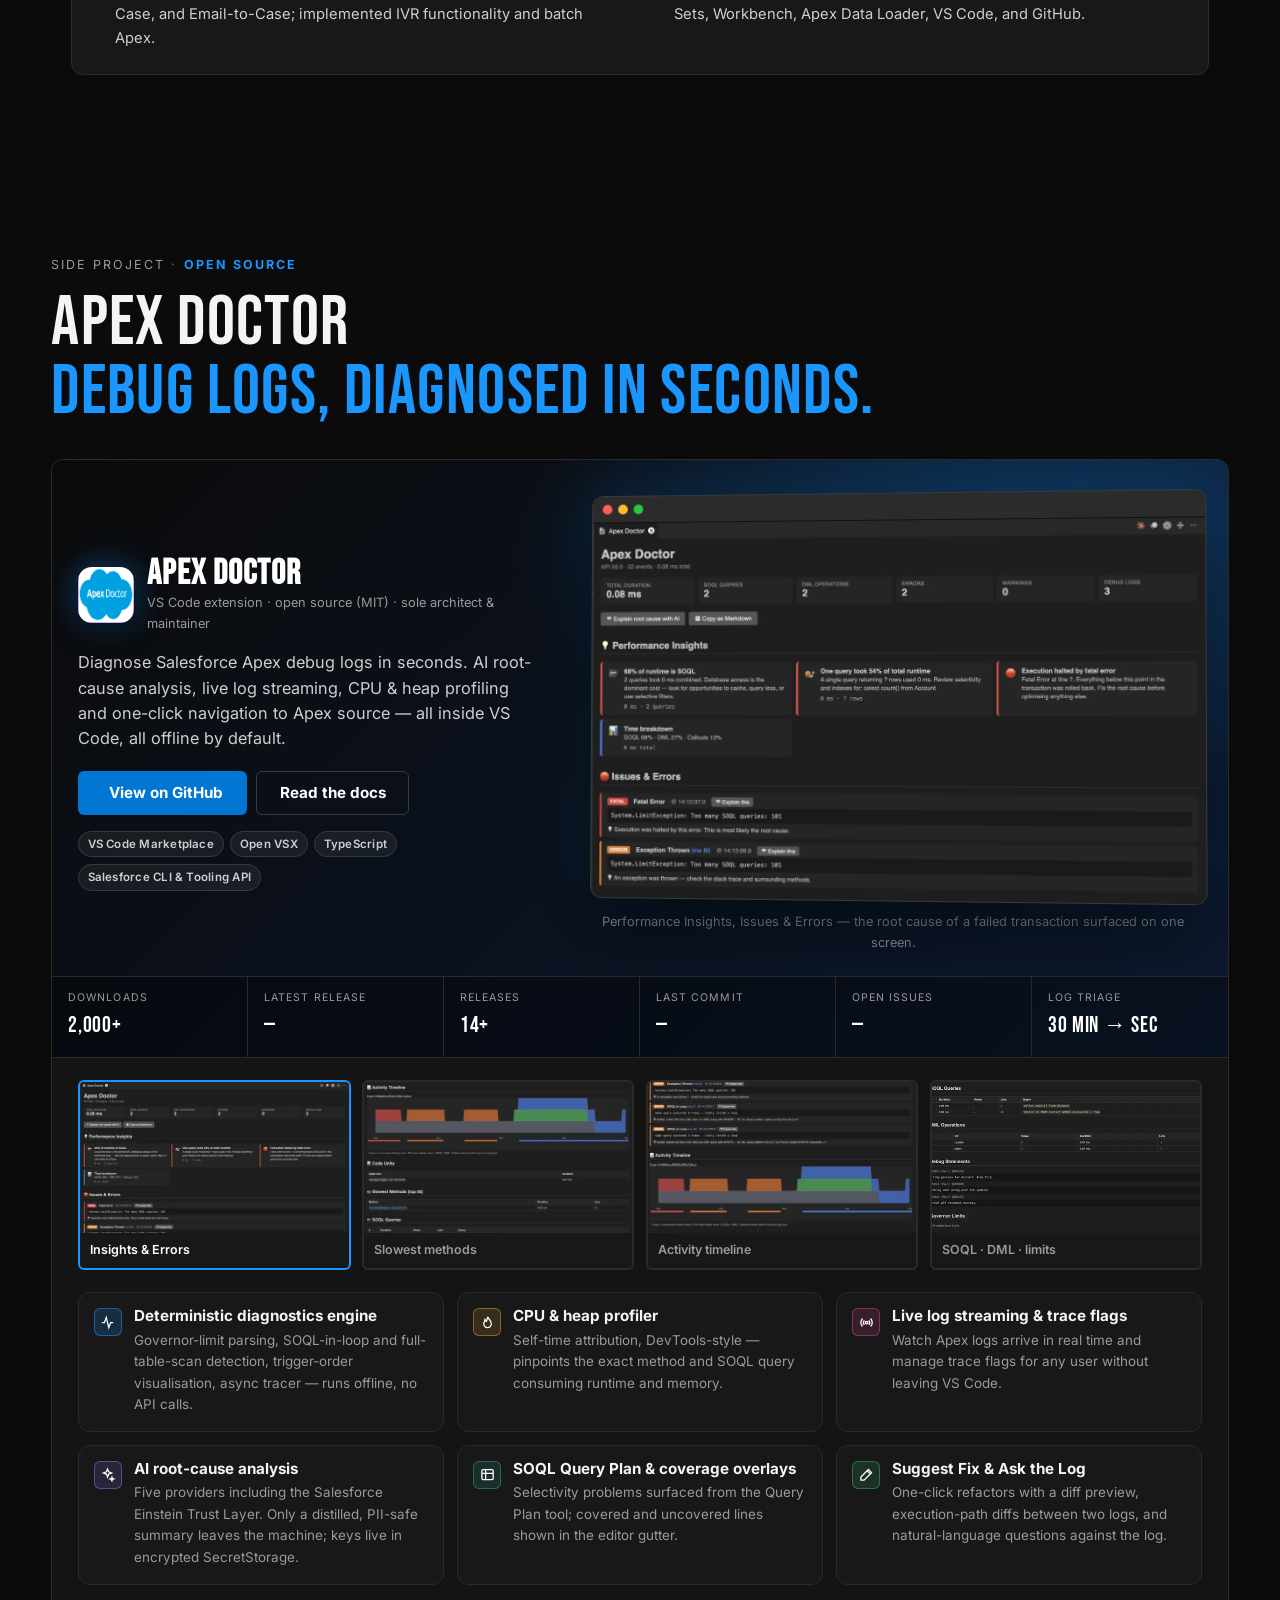
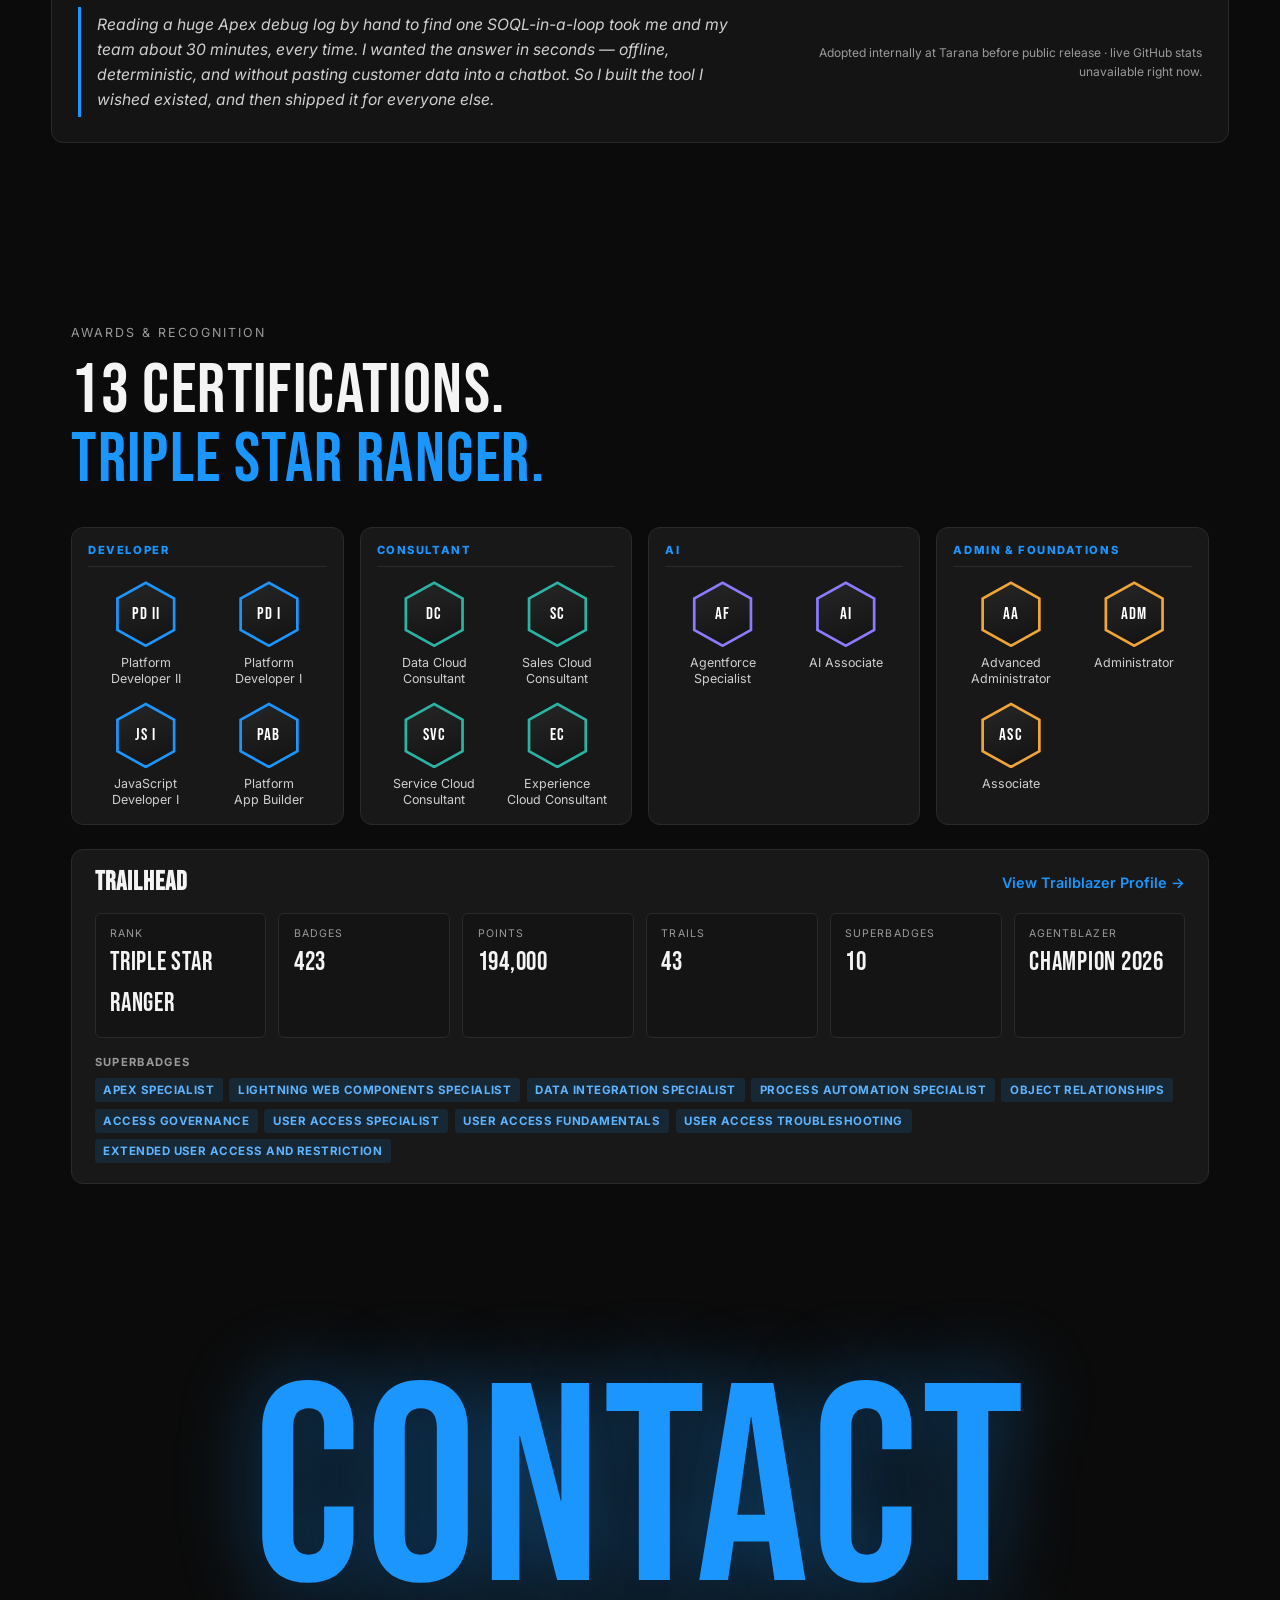
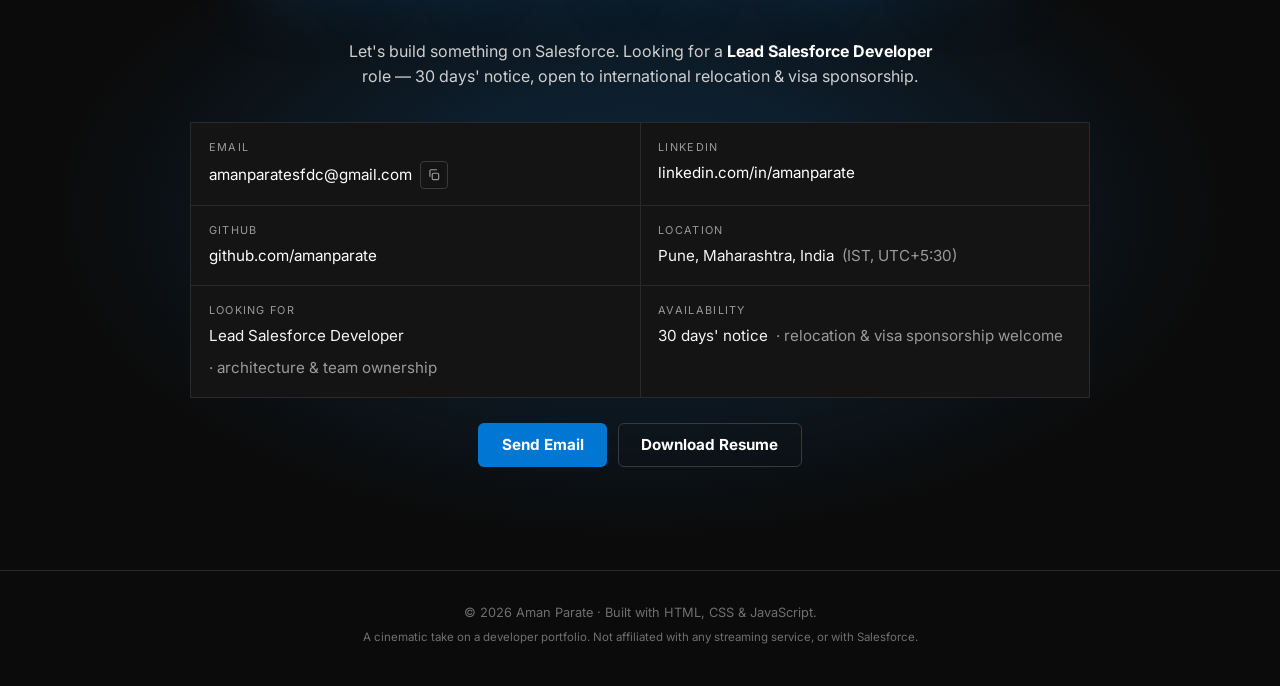
==== commit 395186d1: "Add delivery practice, Lead role target, recommendations section" ====
--- a/index.html
+++ b/index.html
@@ -322,10 +322,10 @@
           <h3>Tools</h3>
         </div>
         <ul class="pills">
-          <li class="pill">VS Code</li><li class="pill">Salesforce CLI</li><li class="pill">Git &amp; GitHub</li><li class="pill">Code Review</li><li class="pill">Jira</li><li class="pill">Postman</li>
+          <li class="pill">VS Code</li><li class="pill">Salesforce CLI (SFDX)</li><li class="pill">Git &amp; GitHub</li><li class="pill">Gearset</li><li class="pill">Change Sets</li><li class="pill">Code Review</li><li class="pill">Jira</li><li class="pill">Postman</li>
           <li class="pill">Workbench</li><li class="pill">Apex Data Loader</li><li class="pill">Salesforce Inspector</li><li class="pill">Splunk</li><li class="pill">Snowflake</li><li class="pill">Wireshark</li>
         </ul>
-        <p class="car-foot">Daily drivers — from the CLI and Git to log analysis and data loads.</p>
+        <p class="car-foot">Daily drivers — CLI, Git, Gearset pipelines, log analysis and data loads.</p>
       </article>
 
     
@@ -375,6 +375,7 @@
           <li><strong>Developer experience</strong><span>Tooling, documentation and standards a team actually uses — Apex Doctor was adopted internally before it was public.</span></li>
           <li><strong>Business ↔ technical translation</strong><span>Finance, support and sales don't speak Apex. I turn their process into a design they can validate, then into a system that runs it.</span></li>
           <li><strong>Mentoring &amp; review</strong><span>Brought a junior developer and a QA engineer up to speed on the Salesforce estate — pairing, code review, and the reasoning behind the standards, not just the standards.</span></li>
+          <li><strong>Delivery &amp; release discipline</strong><span>Source-driven development with SFDX and Git branching on GitHub, Gearset pipelines for promoting changes between orgs, and change sets where they still fit. Every change is reviewed, covered by Apex tests, and traceable to a ticket.</span></li>
         </ul>
       </div>
     </div>
@@ -783,7 +784,7 @@
     <div class="trail reveal" id="trailhead" hidden>
       <div class="trail-head">
         <h3>Trailhead</h3>
-        <p class="trail-links"><a class="link-accent" id="thProfileLink" href="#" target="_blank" rel="noopener">View Trailblazer Profile →</a><a class="link-accent" href="https://trailhead.salesforce.com/credentials/verification" target="_blank" rel="noopener">Verify certifications →</a></p>
+        <a class="link-accent" id="thProfileLink" href="#" target="_blank" rel="noopener">View Trailblazer Profile →</a>
       </div>
       <dl class="th-stats" id="thStats"></dl>
       <div id="thSuperbadges" class="th-superbadges"></div>
@@ -792,9 +793,20 @@
   </section>
 
   <!-- ============ CONTACT ============ -->
+  <!-- ============ RECOMMENDATIONS ============ -->
+  <section class="episode" id="reviews" data-ep="reviews" hidden>
+    <header class="ep-head reveal">
+      <p class="ep-label">Recommendations</p>
+      <h2 class="ep-title">Critics' Corner<br /><span class="accent">What colleagues say.</span></h2>
+      <p class="ep-lead">From LinkedIn recommendations by people I've built and shipped with.</p>
+    </header>
+    <ul class="rec-grid reveal" id="recList"></ul>
+    <p class="rec-more reveal"><a class="link-accent" href="https://www.linkedin.com/in/amanparate/details/recommendations/" target="_blank" rel="noopener">Read all recommendations on LinkedIn →</a></p>
+  </section>
+
   <section class="contact" id="contact" data-ep="contact">
     <h2 class="giant reveal">Contact</h2>
-    <p class="contact-lead reveal">Let's build something on Salesforce. Open to new opportunities, including international relocation &amp; visa sponsorship.</p>
+    <p class="contact-lead reveal">Let's build something on Salesforce. Looking for a <strong>Lead Salesforce Developer</strong> role — 30 days' notice, open to international relocation &amp; visa sponsorship.</p>
     <div class="reveal">
 <div class="card-body contact-body">
 
@@ -811,6 +823,8 @@
         <div class="field"><dt class="field-label">LinkedIn</dt><dd class="field-value"><a href="https://linkedin.com/in/amanparate" target="_blank" rel="noopener">linkedin.com/in/amanparate</a></dd></div>
         <div class="field"><dt class="field-label">GitHub</dt><dd class="field-value"><a href="https://github.com/amanparate" target="_blank" rel="noopener">github.com/amanparate</a></dd></div>
         <div class="field"><dt class="field-label">Location</dt><dd class="field-value">Pune, Maharashtra, India <span class="text-muted">(IST, UTC+5:30)</span></dd></div>
+        <div class="field"><dt class="field-label">Looking for</dt><dd class="field-value">Lead Salesforce Developer <span class="text-muted">· architecture &amp; team ownership</span></dd></div>
+        <div class="field"><dt class="field-label">Availability</dt><dd class="field-value">30 days' notice <span class="text-muted">· relocation &amp; visa sponsorship welcome</span></dd></div>
       </dl>
 
       <div class="contact-actions">
--- a/css/style.css
+++ b/css/style.css
@@ -543,7 +543,6 @@
 .trail { margin-top: 1.5rem; background: var(--panel); border: 1px solid var(--line); border-radius: var(--radius-lg); padding: 1.2rem 1.4rem; display: grid; gap: 1rem; }
 .trail-head { display: flex; align-items: center; justify-content: space-between; }
 .trail-head h3 { font-family: var(--font-display); font-size: 1.6rem; letter-spacing: 0.04em; }
-.trail-links { display: flex; flex-wrap: wrap; gap: 0.4rem 1.4rem; justify-content: flex-end; }
 .th-stats { display: grid; grid-template-columns: repeat(auto-fit, minmax(140px, 1fr)); gap: 0.75rem; }
 .th-stats > div { background: var(--bg-2); border: 1px solid var(--line); border-radius: var(--radius); padding: 0.75rem 0.9rem; }
 .th-stats dt { font-size: 0.66rem; letter-spacing: 0.1em; text-transform: uppercase; color: var(--muted); }
@@ -583,6 +582,20 @@
 .toast svg { width: 18px; height: 18px; color: var(--accent); }
 @keyframes toast-in { from { opacity: 0; transform: translateY(8px); } to { opacity: 1; transform: none; } }
 @keyframes toast-out { from { opacity: 1; } to { opacity: 0; transform: translateY(8px); } }
+
+/* ---------- recommendations ---------- */
+.rec-grid { display: grid; grid-template-columns: repeat(3, minmax(0, 1fr)); gap: 1rem; }
+.rec-card { background: var(--panel); border: 1px solid var(--line); border-radius: var(--radius-lg); padding: 1.4rem 1.4rem 1.2rem; position: relative; display: flex; flex-direction: column; gap: 1.1rem; }
+.rec-card::before { content: "\201C"; position: absolute; right: 1rem; top: -0.2rem; font-family: var(--font-display); font-size: 5rem; line-height: 1; color: var(--accent); opacity: 0.35; }
+.rec-card blockquote { margin: 0; font-size: 0.95rem; line-height: 1.7; color: var(--text-2); flex: 1; }
+.rec-who { display: flex; align-items: center; gap: 0.8rem; border-top: 1px solid var(--line); padding-top: 1rem; }
+.rec-who > div { display: flex; flex-direction: column; font-size: 0.82rem; color: var(--muted); }
+.rec-who strong { color: #fff; font-size: 0.92rem; }
+.rec-who a:hover strong { color: var(--accent); }
+.rec-rel { font-size: 0.74rem; color: var(--muted-2); }
+.rec-avatar { width: 40px; height: 40px; border-radius: 50%; display: grid; place-items: center; flex: 0 0 auto; background: var(--accent-tint); border: 1px solid rgba(27,150,255,0.4); color: var(--accent); font-weight: 700; font-size: 0.85rem; letter-spacing: 0.04em; }
+.rec-more { margin-top: 1.4rem; text-align: right; }
+.contact-lead strong { color: #fff; }
 
 /* ---------- reveal ---------- */
 .reveal { opacity: 0; transform: translateY(22px); transition: opacity 0.7s ease, transform 0.7s ease; }
@@ -601,6 +614,7 @@
   .showcase-stats > div:nth-child(3) { border-right: none; }
   .showcase-stats > div:nth-child(n+4) { border-top: 1px solid var(--line); }
   .feature-grid { grid-template-columns: repeat(2, minmax(0, 1fr)); }
+  .rec-grid { grid-template-columns: repeat(2, minmax(0, 1fr)); }
   .project-foot { grid-template-columns: 1fr; }
   .live-note { text-align: left; }
   .shot-frame { transform: none; }
@@ -631,6 +645,7 @@
   .contact-body .detail-grid { grid-template-columns: 1fr; }
   .gallery-thumbs { grid-template-columns: repeat(2, minmax(0, 1fr)); }
   .feature-grid { grid-template-columns: 1fr; }
+  .rec-grid { grid-template-columns: 1fr; }
   .outcomes { grid-template-columns: 1fr; }
   .showcase-stats { grid-template-columns: repeat(2, minmax(0, 1fr)); }
   .showcase-stats > div:nth-child(3) { border-right: 1px solid var(--line); }
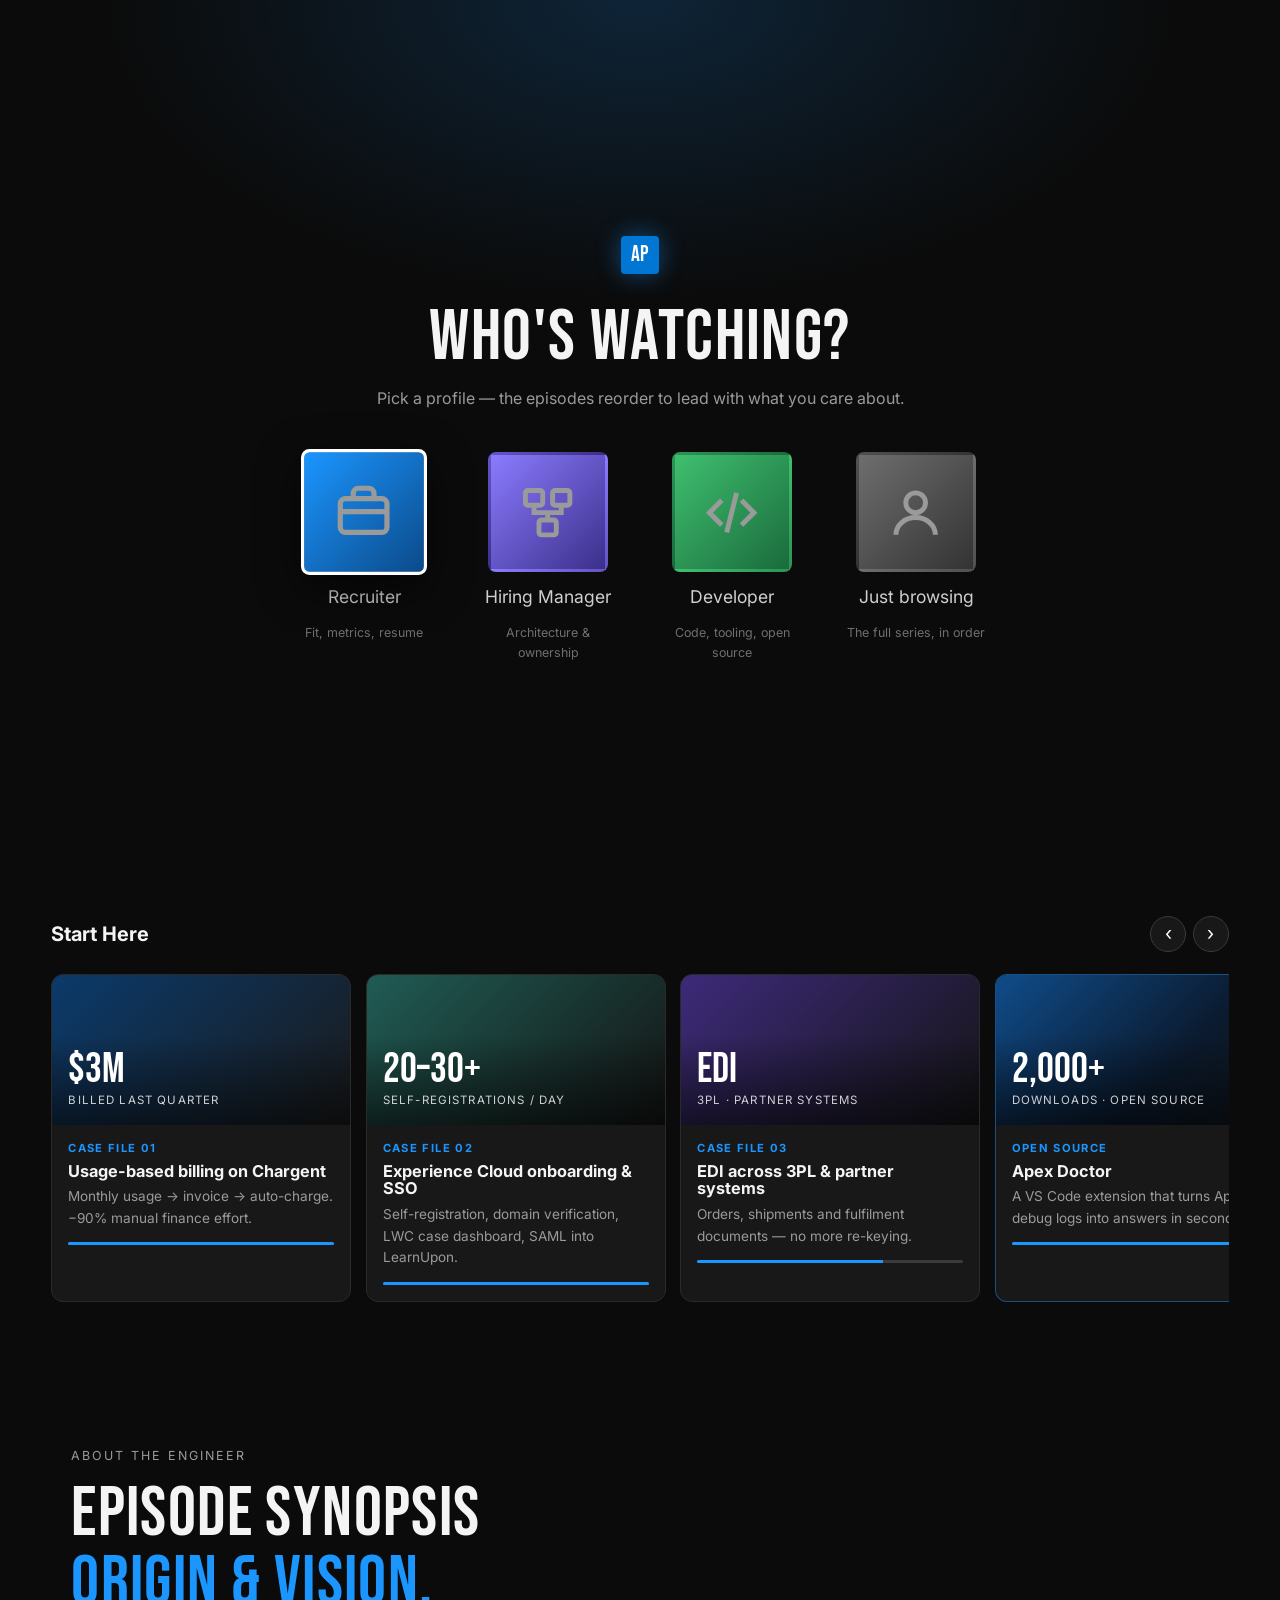
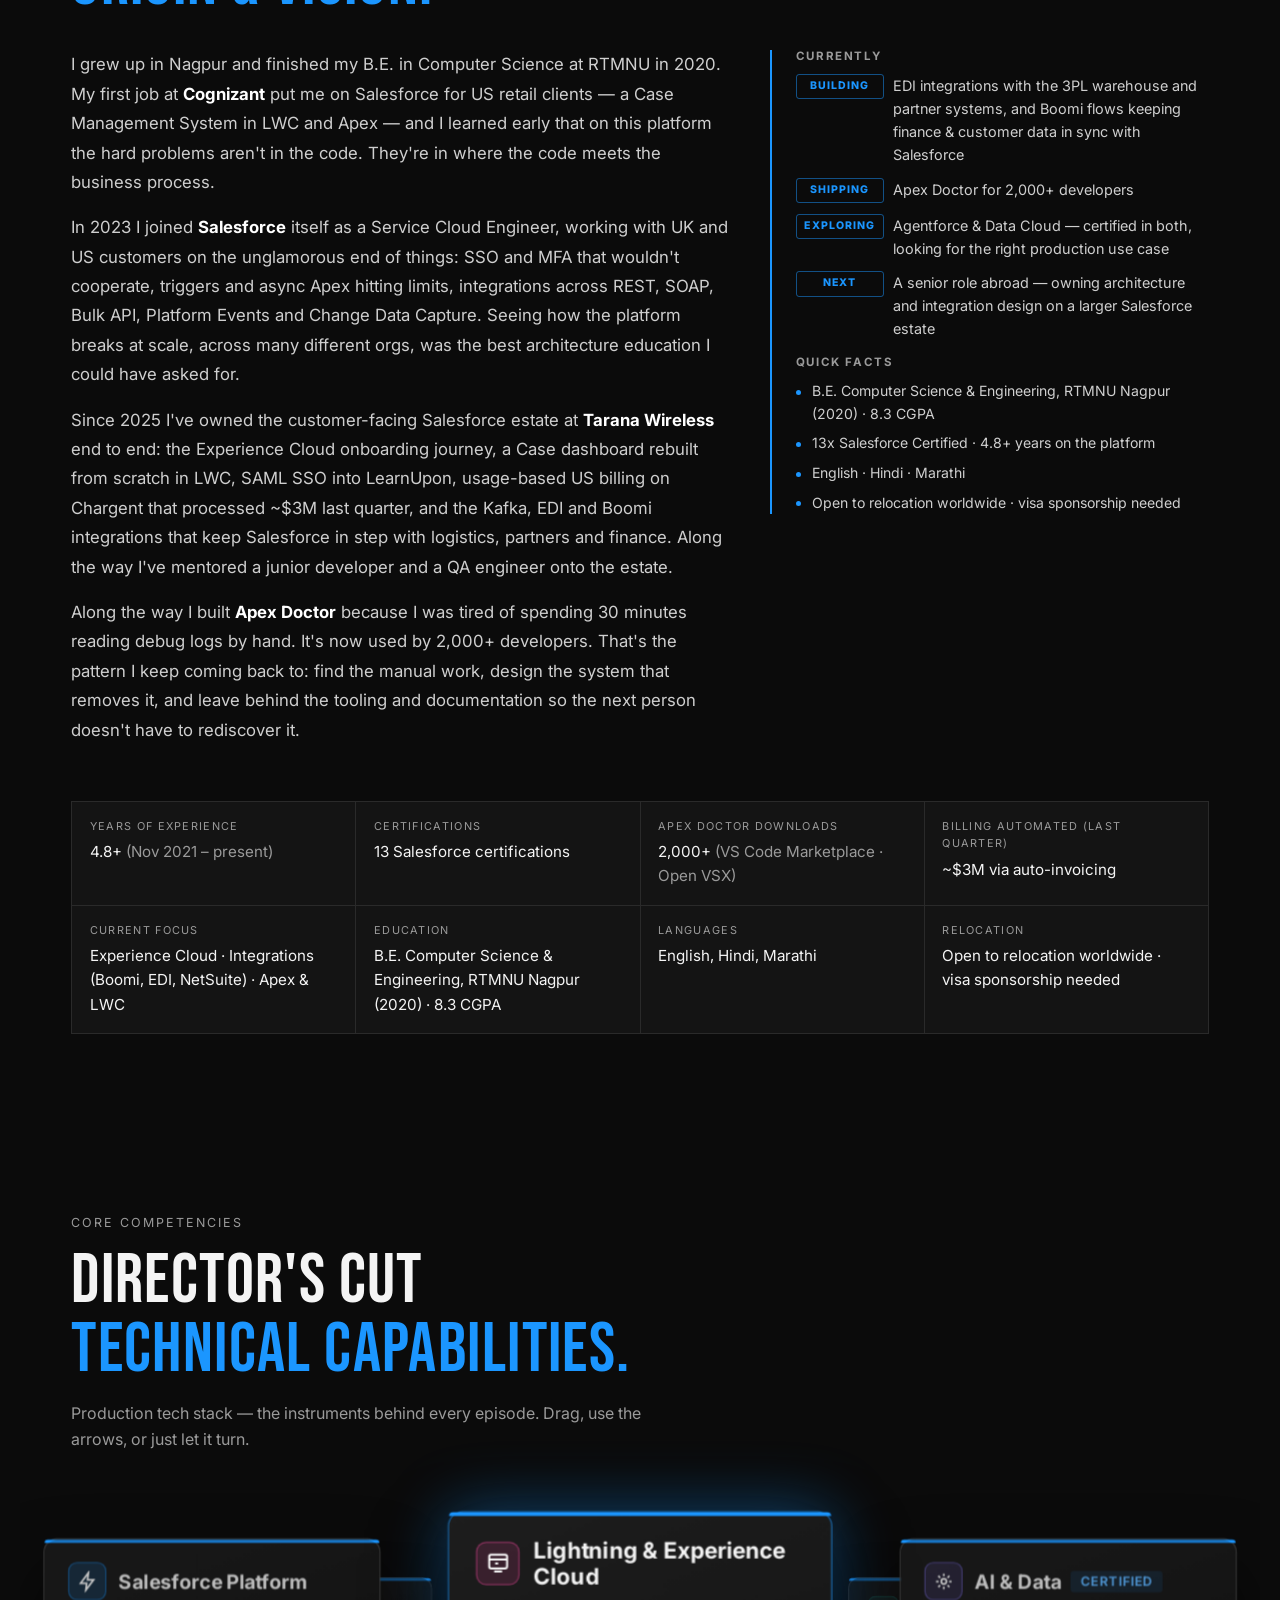
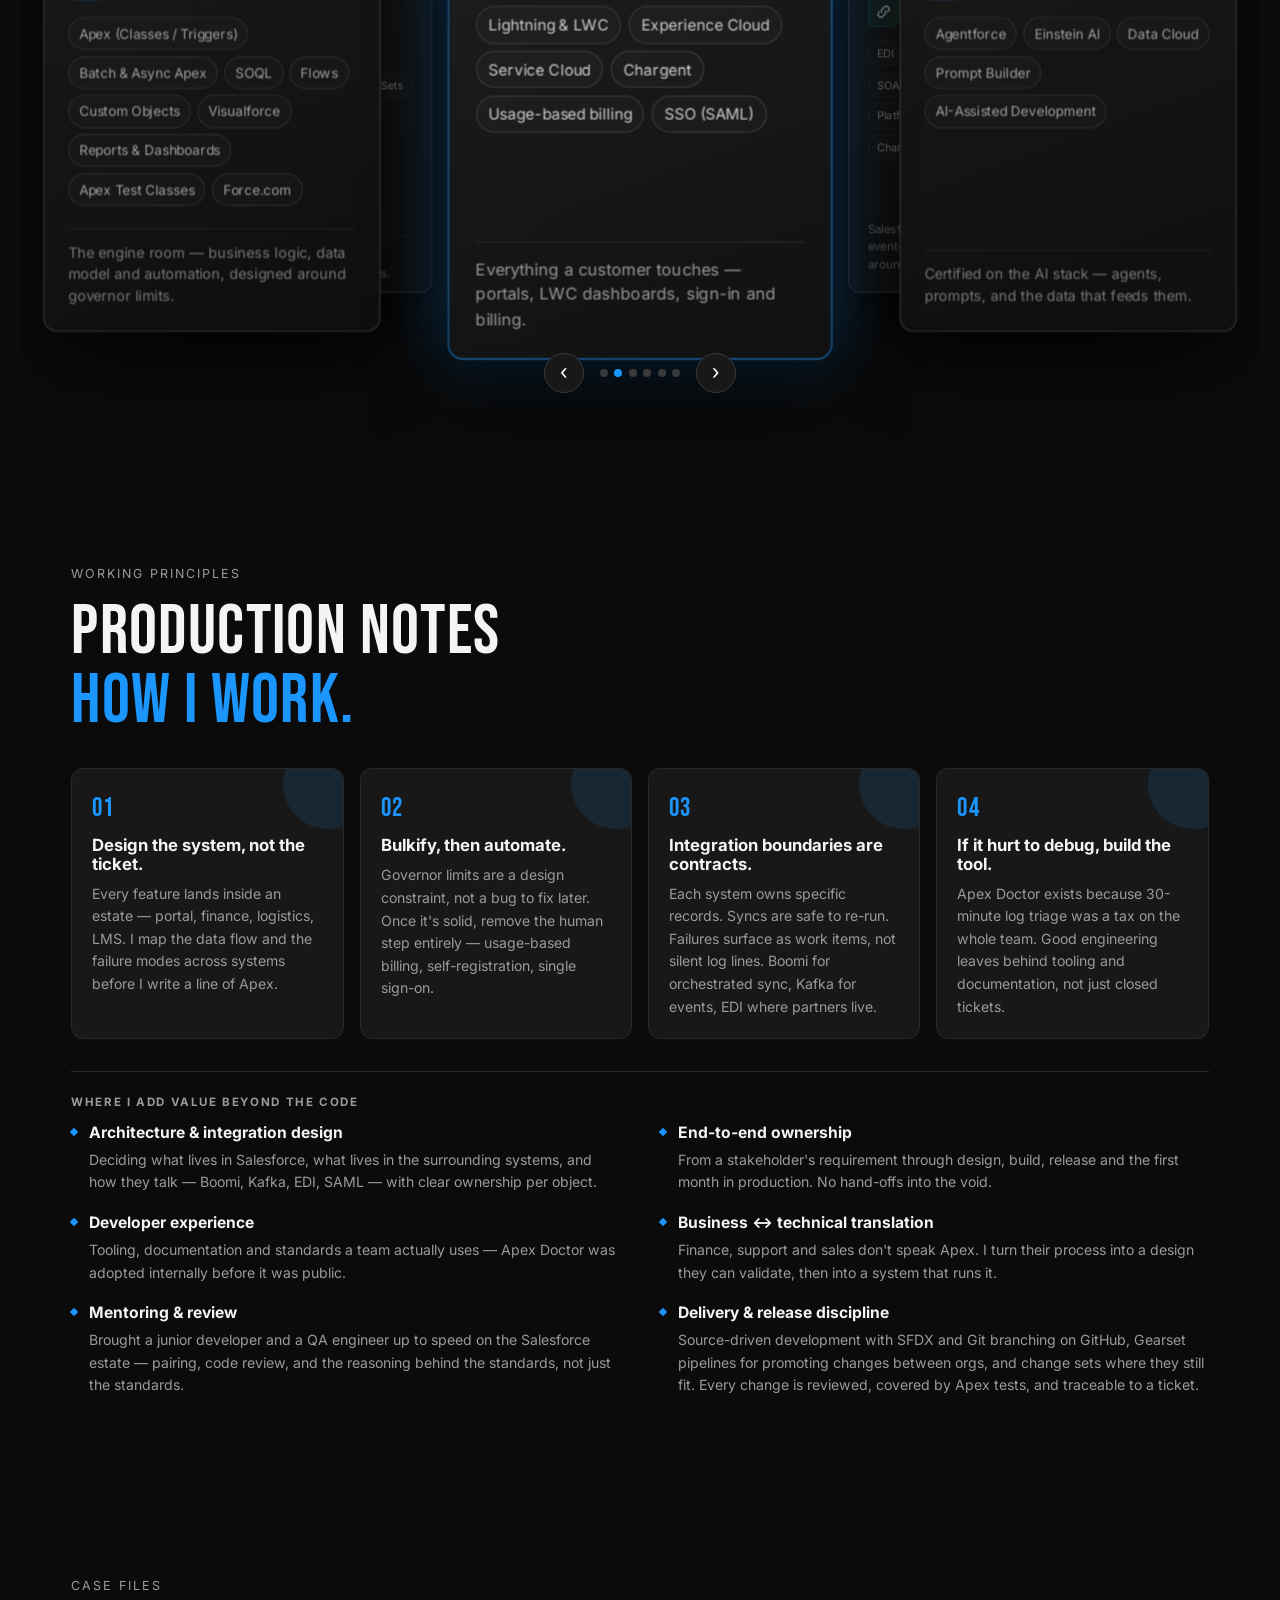
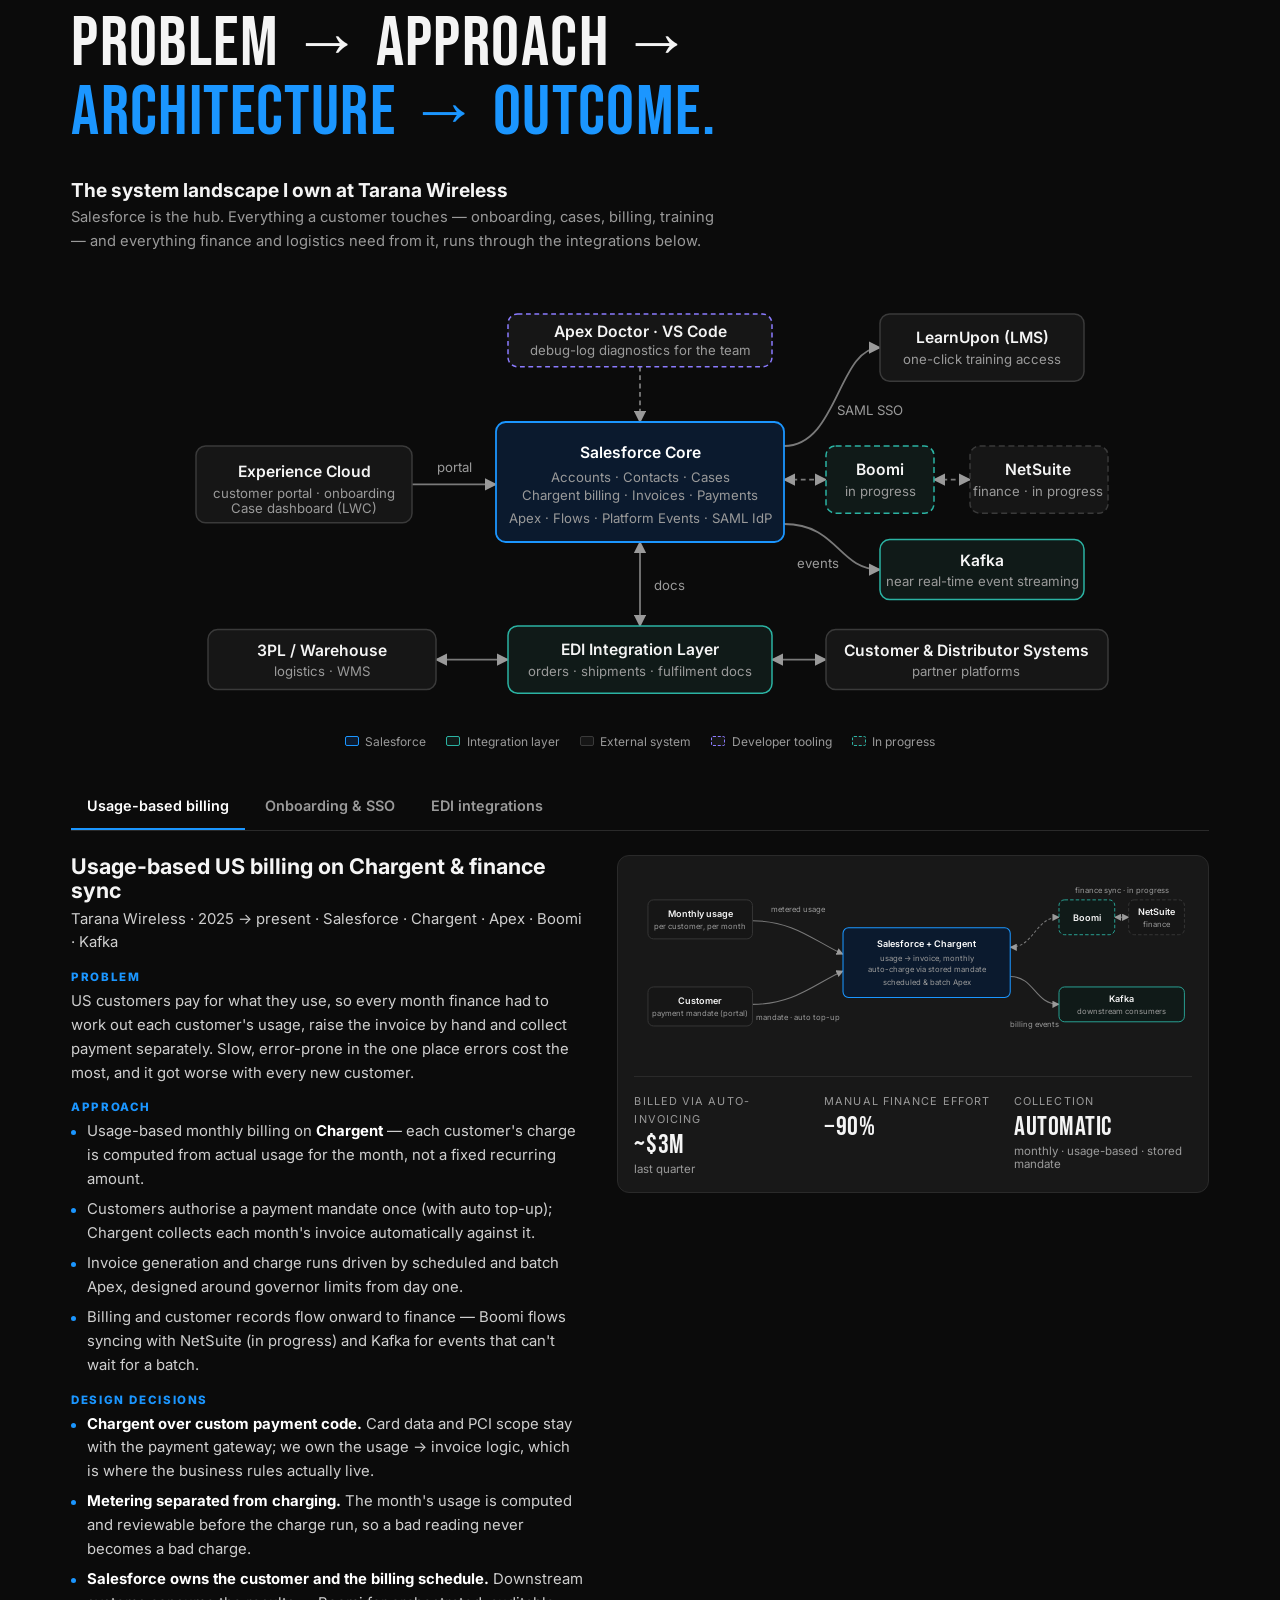
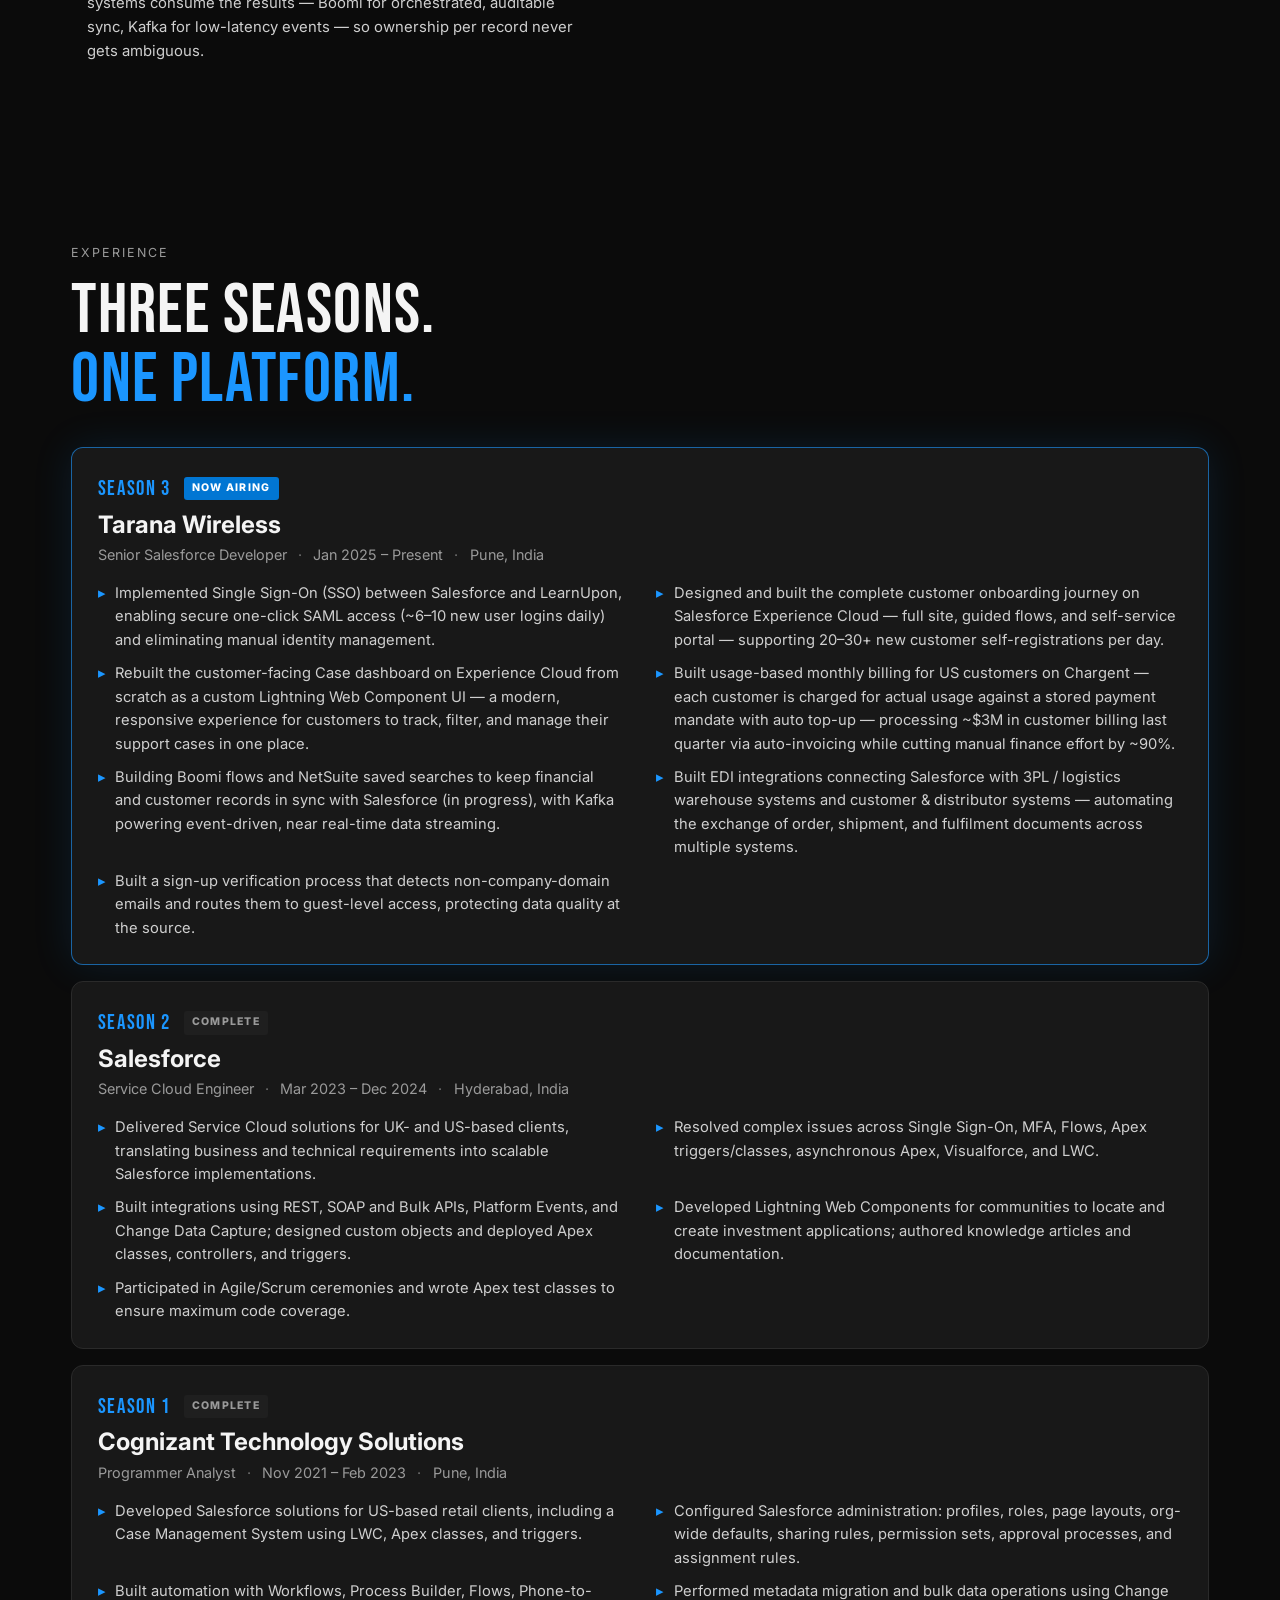
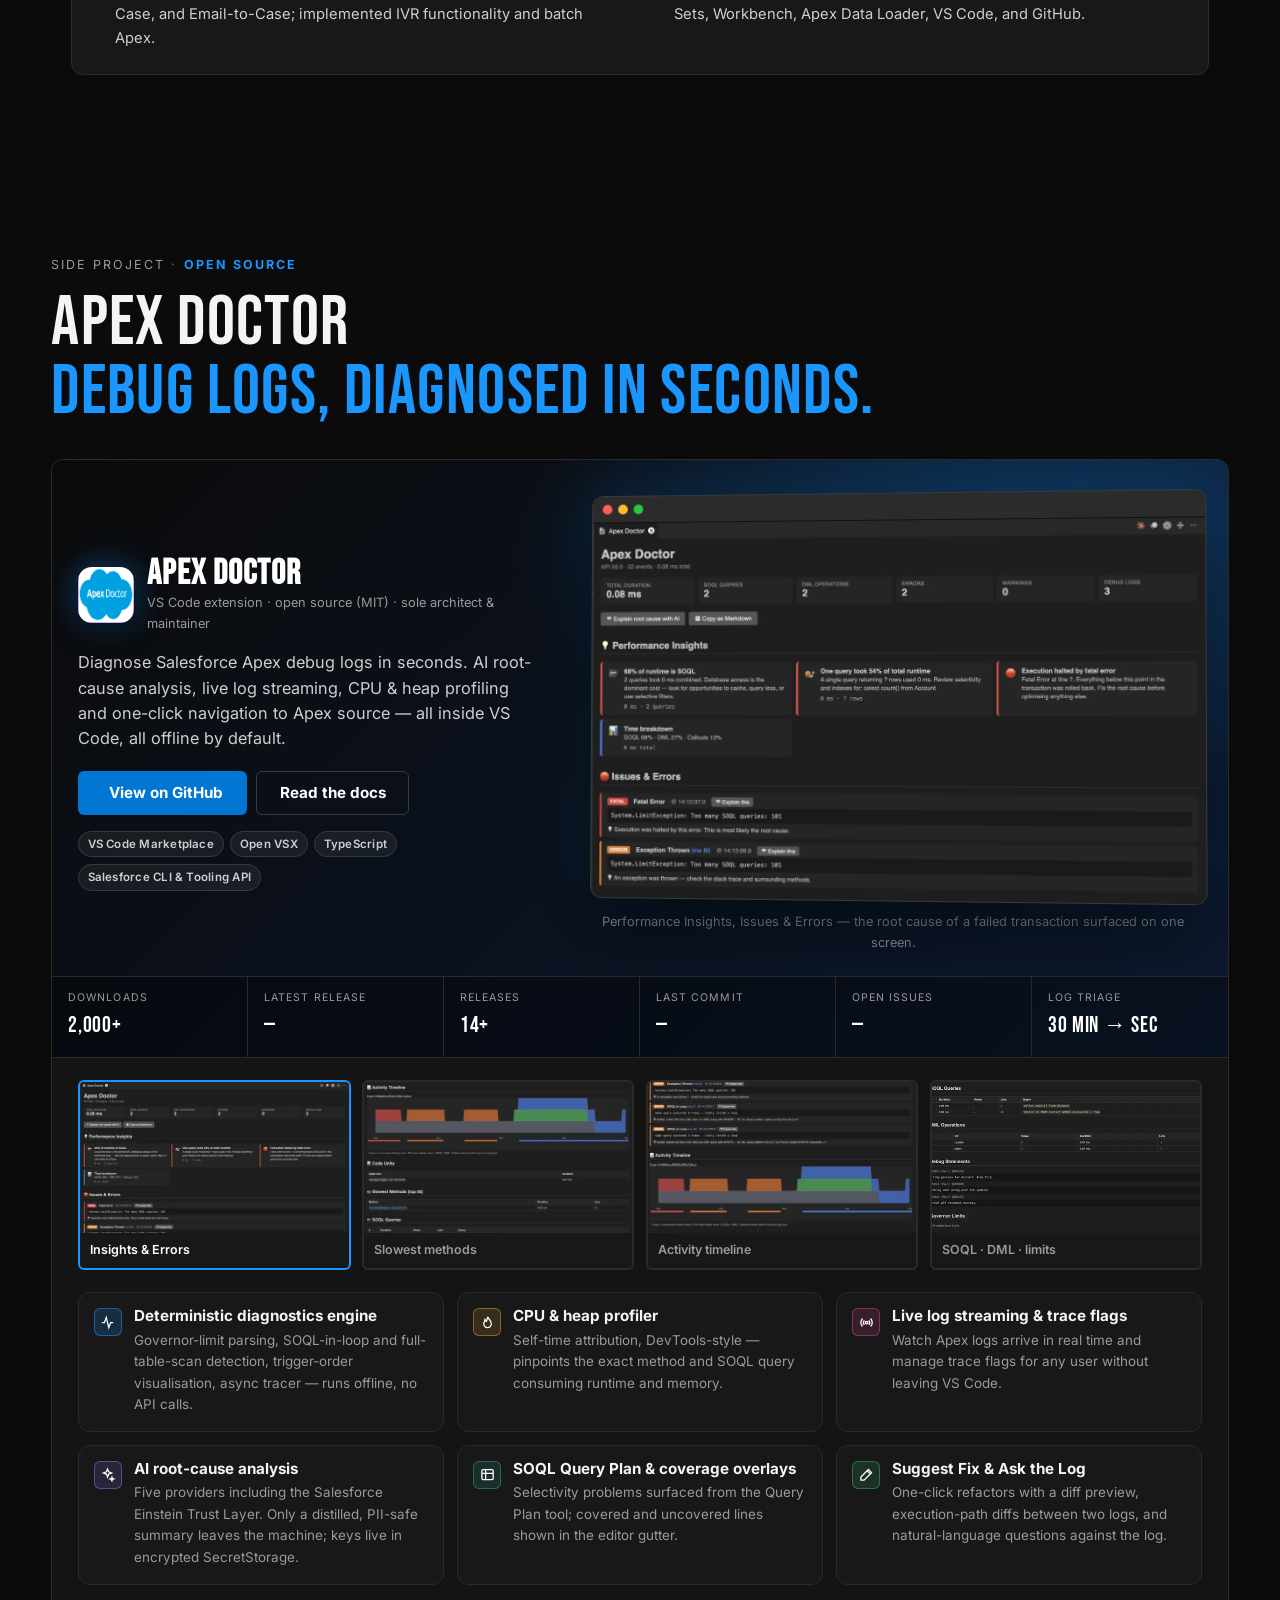
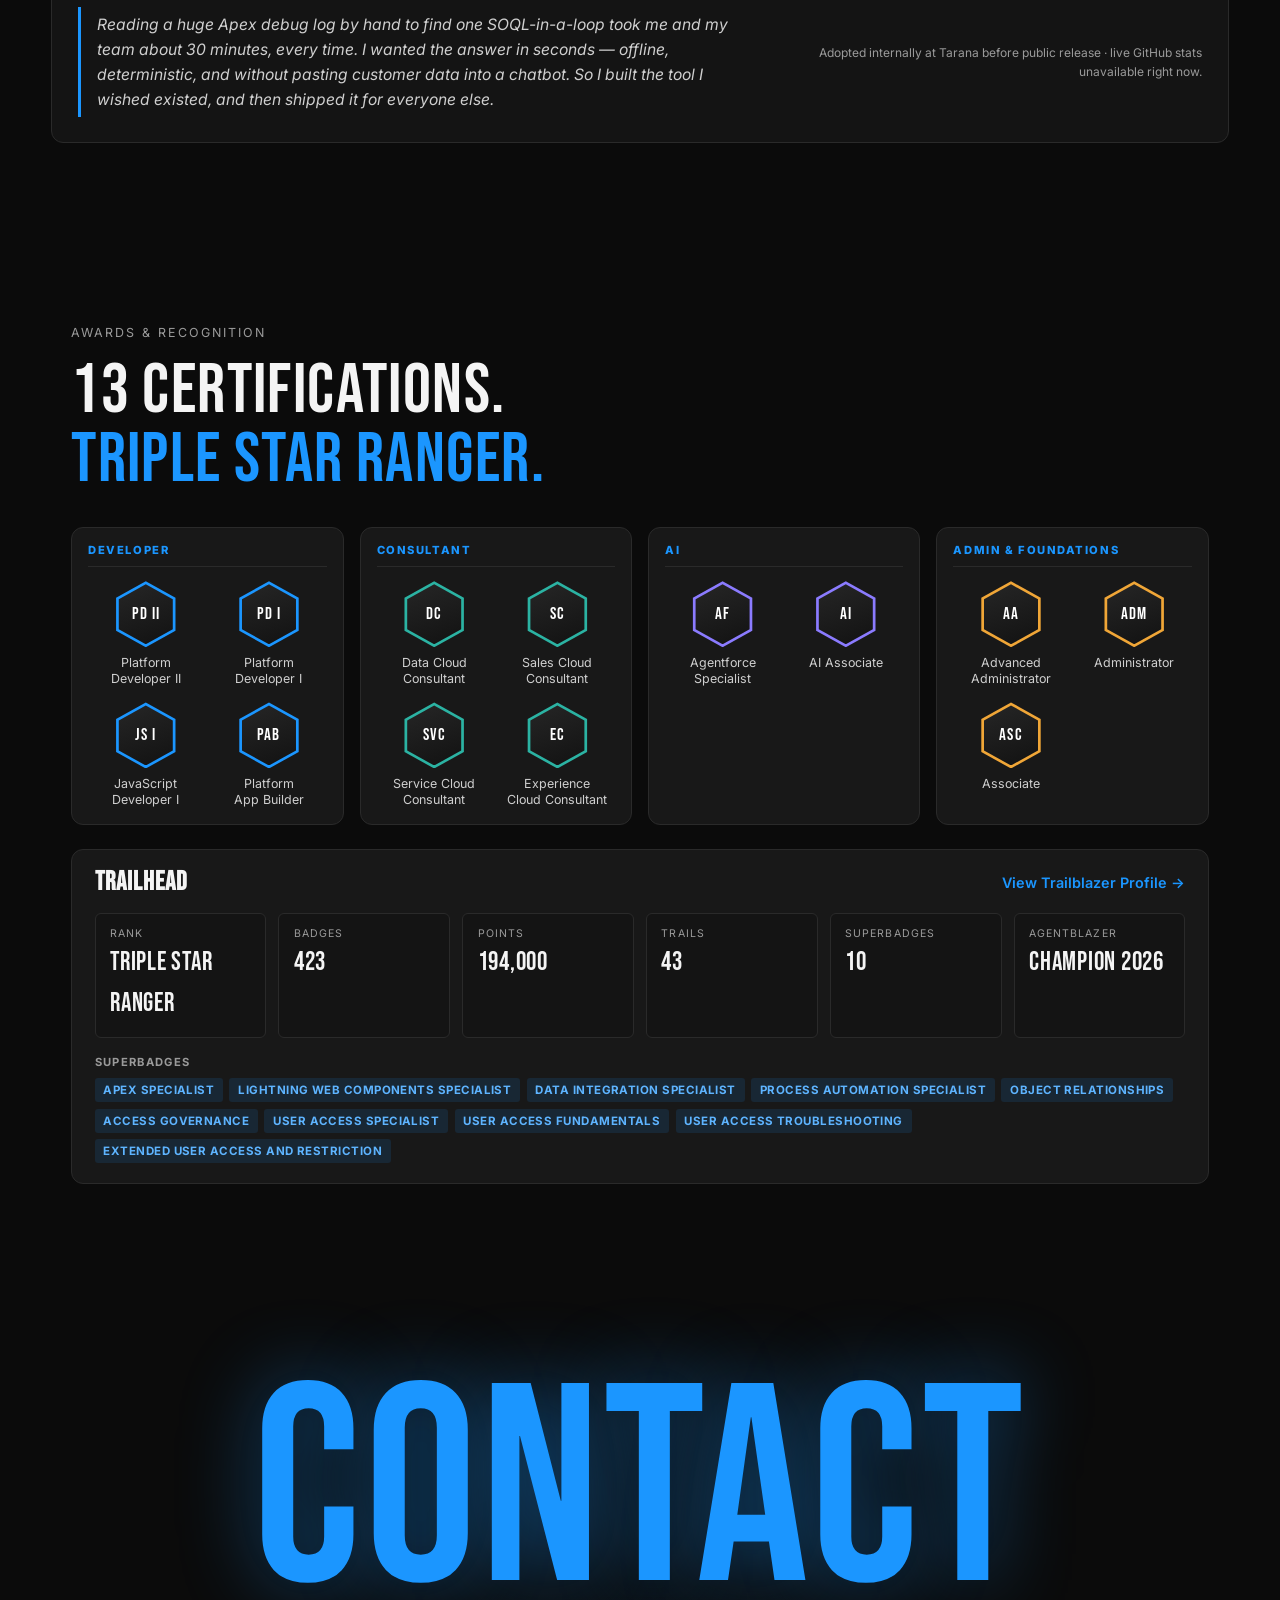
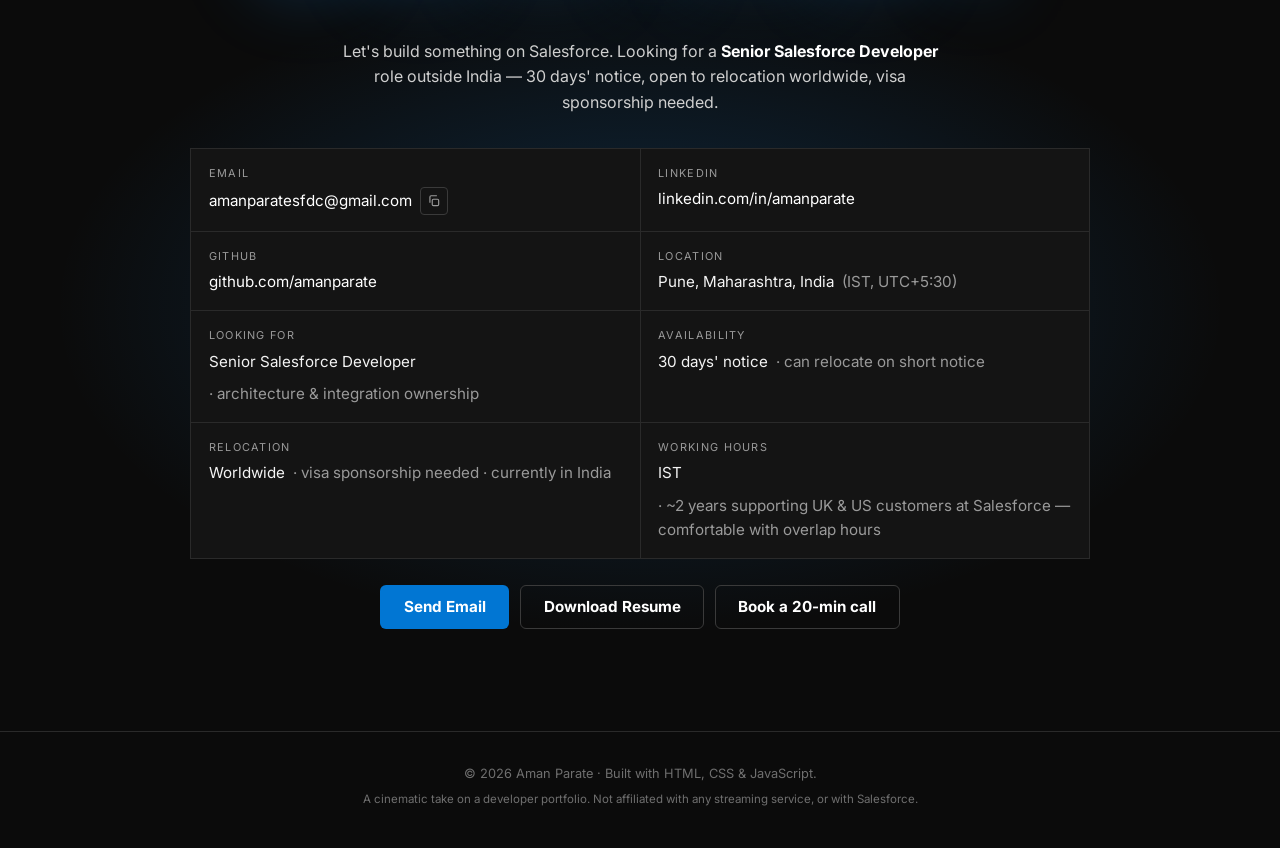
==== commit 02bc17dd: "Senior role target, relocation details, booking link, lighter photo" ====
--- a/index.html
+++ b/index.html
@@ -132,7 +132,7 @@
           <a class="btn btn-play" id="heroPrimary" href="#cases"><span class="ico">▶</span> View Case Files</a>
           <a class="btn btn-info" href="#contact"><span class="ico">ⓘ</span> Contact Me</a>
         </div>
-        <p class="hero-meta reveal">4.8+ years on the platform · 13 certifications · 2,000+ Apex Doctor downloads · Pune, India · open to relocation</p>
+        <p class="hero-meta reveal">4.8+ years on the platform · 13 certifications · 2,000+ Apex Doctor downloads · Pune, India · open to relocation (sponsorship needed)</p>
       </div>
 
       <figure class="poster reveal">
@@ -143,7 +143,7 @@
         <figcaption id="posterNote">13× Certified · Triple Star Ranger</figcaption>
       </figure>
     </div>
-    <div class="hero-foot"><span>Open to relocation &amp; visa sponsorship</span><span>Updated September 2026</span></div>
+    <div class="hero-foot"><span>Open to relocation &amp; visa sponsorship</span><span>Updated October 2026</span></div>
   </section>
 
   <!-- ============ NOW STREAMING ROW ============ -->
@@ -221,14 +221,14 @@
           <li><span class="now-label">Building</span><span>EDI integrations with the 3PL warehouse and partner systems, and Boomi flows keeping finance &amp; customer data in sync with Salesforce</span></li>
           <li><span class="now-label">Shipping</span><span>Apex Doctor <span id="nowRelease" class="text-muted"></span> for 2,000+ developers</span></li>
           <li><span class="now-label">Exploring</span><span>Agentforce &amp; Data Cloud — certified in both, looking for the right production use case</span></li>
-          <li><span class="now-label">Next</span><span>Leading a platform team — architecture, integration design, and raising the engineering bar</span></li>
+          <li><span class="now-label">Next</span><span>A senior role abroad — owning architecture and integration design on a larger Salesforce estate</span></li>
         </ul>
         <h3 class="side-title">Quick facts</h3>
         <ul class="facts">
           <li>B.E. Computer Science &amp; Engineering, RTMNU Nagpur (2020) · 8.3 CGPA</li>
           <li>13x Salesforce Certified · 4.8+ years on the platform</li>
           <li>English · Hindi · Marathi</li>
-          <li>Open to international relocation &amp; visa sponsorship</li>
+          <li>Open to relocation worldwide · visa sponsorship needed</li>
         </ul>
       </aside>
     </div>
@@ -241,7 +241,7 @@
         <div class="field"><dt class="field-label">Current Focus</dt><dd class="field-value">Experience Cloud · Integrations (Boomi, EDI, NetSuite) · Apex &amp; LWC</dd></div>
         <div class="field"><dt class="field-label">Education</dt><dd class="field-value">B.E. Computer Science &amp; Engineering, RTMNU Nagpur (2020) · 8.3 CGPA</dd></div>
         <div class="field"><dt class="field-label">Languages</dt><dd class="field-value">English, Hindi, Marathi</dd></div>
-        <div class="field"><dt class="field-label">Relocation</dt><dd class="field-value">Open to international relocation &amp; visa sponsorship</dd></div>
+        <div class="field"><dt class="field-label">Relocation</dt><dd class="field-value">Open to relocation worldwide · visa sponsorship needed</dd></div>
       
     </dl>
   </section>
@@ -368,7 +368,7 @@
         </article>
       </div>
       <div class="lead-value">
-        <h3 class="side-title">Where I add value as a lead</h3>
+        <h3 class="side-title">Where I add value beyond the code</h3>
         <ul class="value-grid">
           <li><strong>Architecture &amp; integration design</strong><span>Deciding what lives in Salesforce, what lives in the surrounding systems, and how they talk — Boomi, Kafka, EDI, SAML — with clear ownership per object.</span></li>
           <li><strong>End-to-end ownership</strong><span>From a stakeholder's requirement through design, build, release and the first month in production. No hand-offs into the void.</span></li>
@@ -806,7 +806,7 @@
 
   <section class="contact" id="contact" data-ep="contact">
     <h2 class="giant reveal">Contact</h2>
-    <p class="contact-lead reveal">Let's build something on Salesforce. Looking for a <strong>Lead Salesforce Developer</strong> role — 30 days' notice, open to international relocation &amp; visa sponsorship.</p>
+    <p class="contact-lead reveal">Let's build something on Salesforce. Looking for a <strong>Senior Salesforce Developer</strong> role outside India — 30 days' notice, open to relocation worldwide, visa sponsorship needed.</p>
     <div class="reveal">
 <div class="card-body contact-body">
 
@@ -823,13 +823,16 @@
         <div class="field"><dt class="field-label">LinkedIn</dt><dd class="field-value"><a href="https://linkedin.com/in/amanparate" target="_blank" rel="noopener">linkedin.com/in/amanparate</a></dd></div>
         <div class="field"><dt class="field-label">GitHub</dt><dd class="field-value"><a href="https://github.com/amanparate" target="_blank" rel="noopener">github.com/amanparate</a></dd></div>
         <div class="field"><dt class="field-label">Location</dt><dd class="field-value">Pune, Maharashtra, India <span class="text-muted">(IST, UTC+5:30)</span></dd></div>
-        <div class="field"><dt class="field-label">Looking for</dt><dd class="field-value">Lead Salesforce Developer <span class="text-muted">· architecture &amp; team ownership</span></dd></div>
-        <div class="field"><dt class="field-label">Availability</dt><dd class="field-value">30 days' notice <span class="text-muted">· relocation &amp; visa sponsorship welcome</span></dd></div>
+        <div class="field"><dt class="field-label">Looking for</dt><dd class="field-value">Senior Salesforce Developer <span class="text-muted">· architecture &amp; integration ownership</span></dd></div>
+        <div class="field"><dt class="field-label">Availability</dt><dd class="field-value">30 days' notice <span class="text-muted">· can relocate on short notice</span></dd></div>
+        <div class="field"><dt class="field-label">Relocation</dt><dd class="field-value">Worldwide <span class="text-muted">· visa sponsorship needed · currently in India</span></dd></div>
+        <div class="field"><dt class="field-label">Working hours</dt><dd class="field-value">IST <span class="text-muted">· ~2 years supporting UK &amp; US customers at Salesforce — comfortable with overlap hours</span></dd></div>
       </dl>
 
       <div class="contact-actions">
         <a href="mailto:amanparatesfdc@gmail.com?subject=Hello%20Aman" class="btn btn-brand">Send Email</a>
         <a href="assets/Aman_Parate_Resume.pdf" class="btn btn-neutral" download data-toast="Resume downloaded. Thanks for taking a look!">Download Resume</a>
+        <a id="bookCall" class="btn btn-neutral" href="#" target="_blank" rel="noopener" hidden>Book a 20-min call</a>
       </div>
     </div>
     </div>
